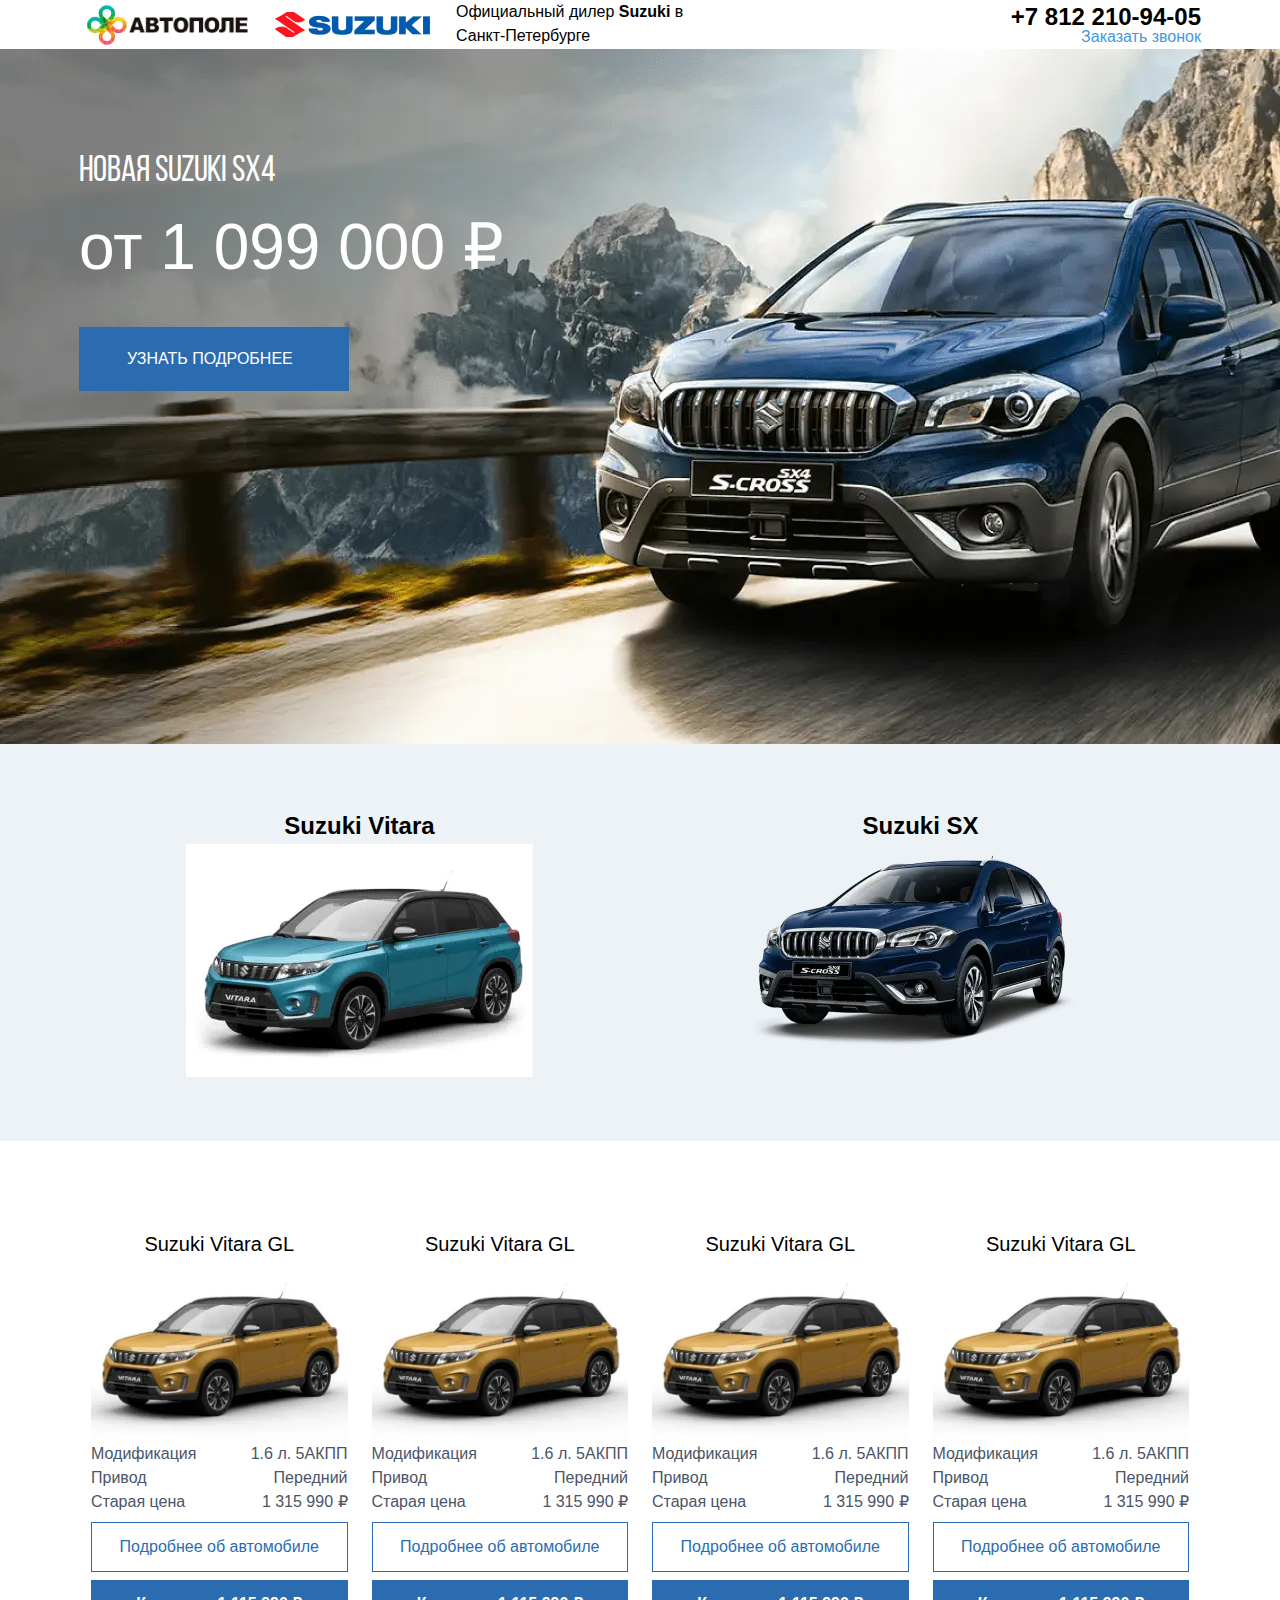
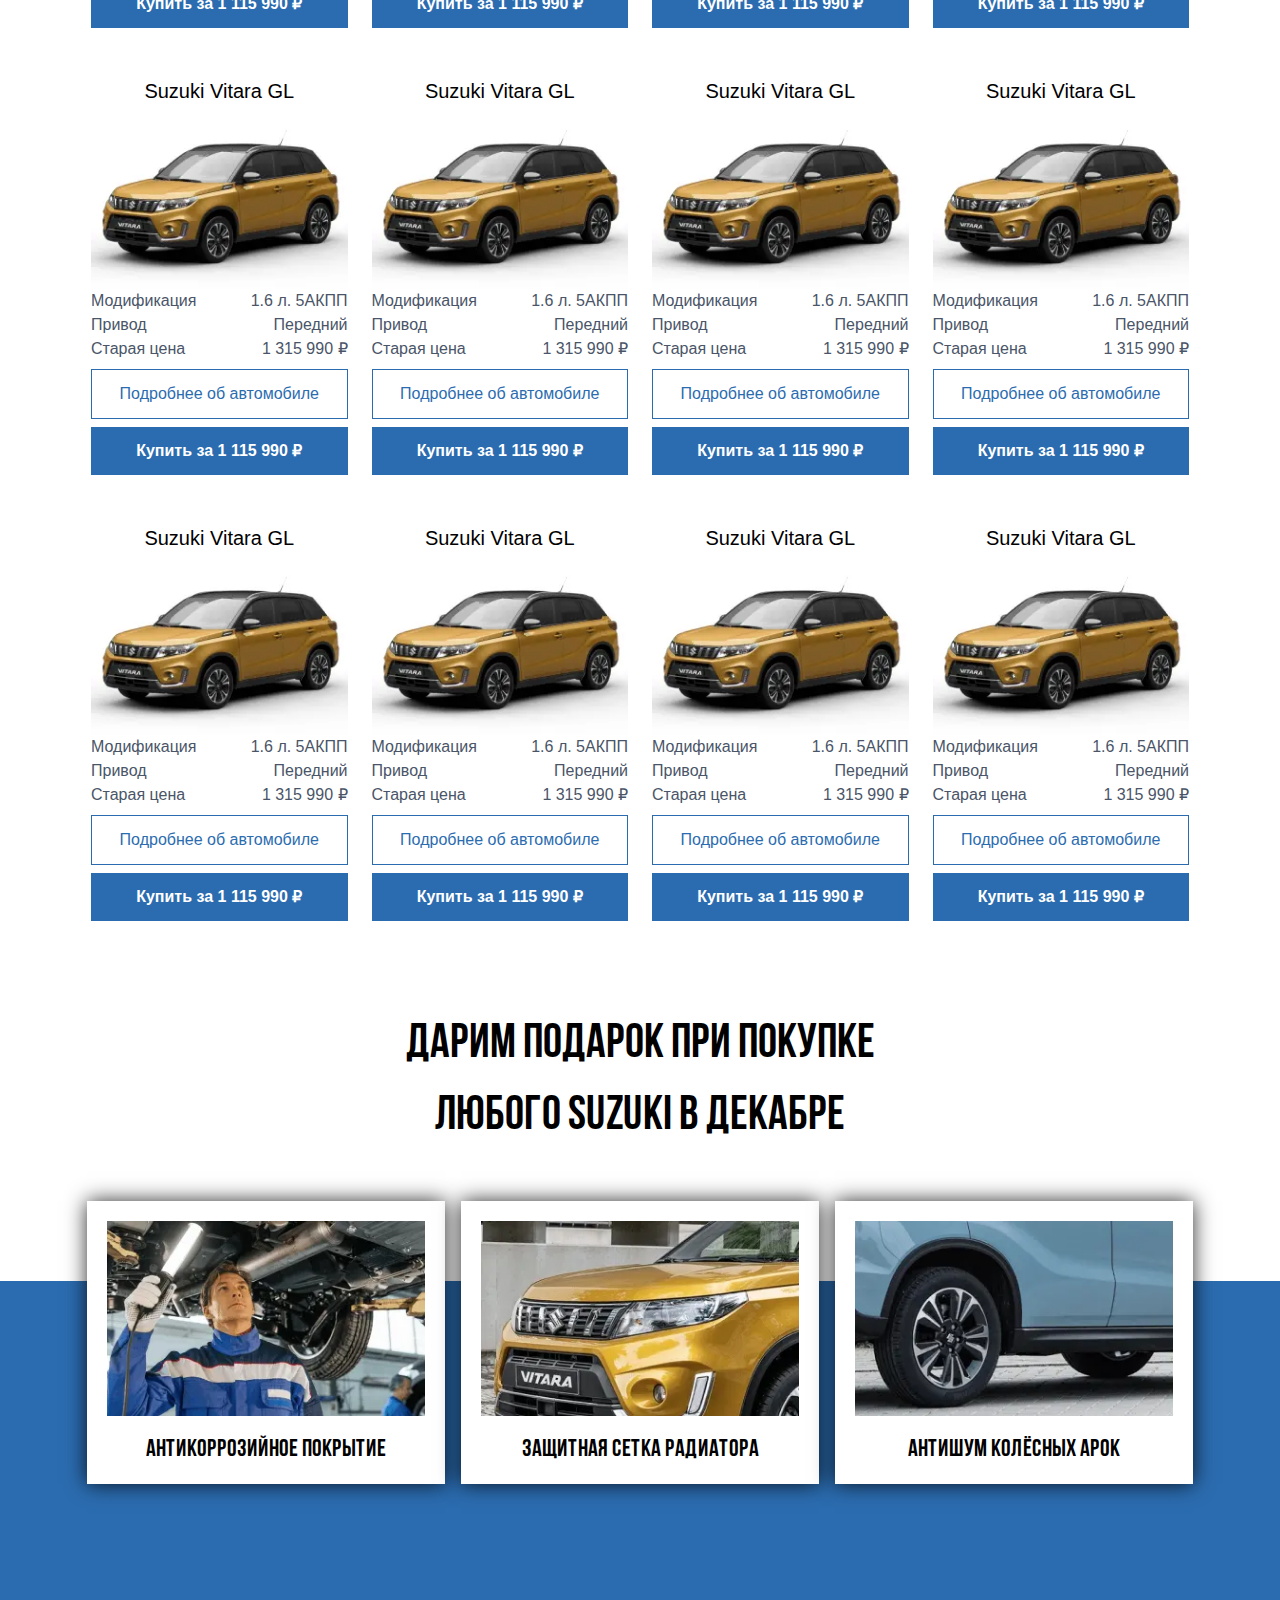
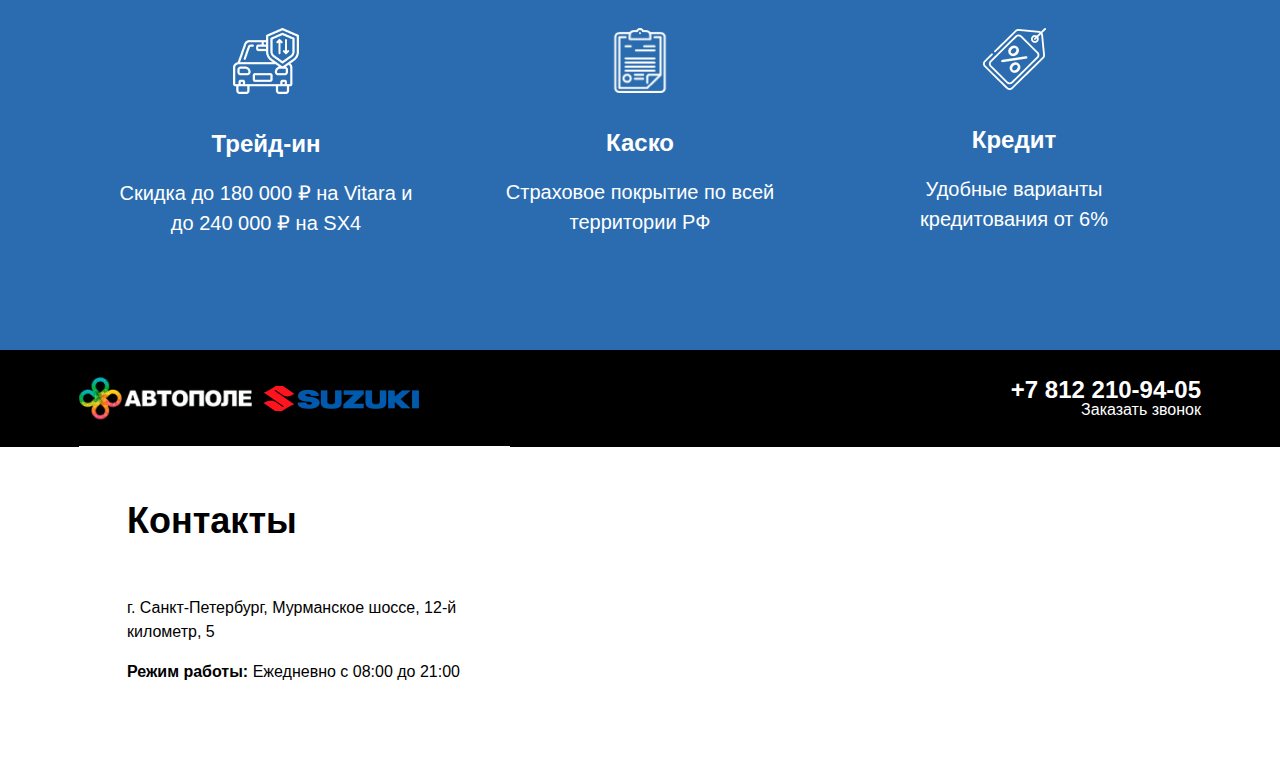
==== index.html @ 14f81eea "create" ====
<!DOCTYPE html>
<html lang="en">

<head>
    <meta charset="UTF-8">
    <meta name="viewport" content="width=device-width, initial-scale=1.0">
    <meta http-equiv="X-UA-Compatible" content="ie=edge">
    <title>Document</title>
<link href="main.css?5266250bd7cddff8c203" rel="stylesheet"></head>

<body>
    <div class="popup mfp-hide" id="popup-form">
        <div class="bg-white flex flex-col items-center justify-center p-8 w-full">
            <div class="w-full">
                <div class="border-gray-800 border-solid border px-3 py-4 text-base my-4">
                    <input class="w-full outline-none" type="text" name="user_name" placeholder="Как вас зовут">
                </div>
                <div class="border-gray-800 border-solid border px-3 py-4 text-base my-4">
                    <input class="w-full outline-none" type="text" name="user_phone" placeholder="Ваш телефон">
                </div>
            </div>
            <button class="bg-blue-500 primary-btn bg-blue-700 uppercase text-white text-normal font-thin py-5 px-12 cursor-pointer">
                Заказать звонок
        </button>
        </div>
    </div>
    <header class="container flex justify-between">
        <div class="flex">
            <div class="logo flex items-center px-2">
                <img class="w-full h-auto" src='images/79d6de2c654602f7efb76e678c289903.png' />
            </div>
            <div class="logo flex items-center px-2">
                <img class="w-full h-auto" src='images/accc08b3ab8a9a03bd96175667b17cfe.png' />
            </div>
            <div class="logo-text font-sm pl-4 leading-normal hidden sm:block px-2">
                Официальный дилер <span class="font-bold">Suzuki</span> в Санкт-Петербурге
            </div>
        </div>
        <div class="hidden justify-end items-center md:flex">
            <div class="flex flex-col text-right leading-none">
                <a href="tel:+7 812 210-94-05" class="uppercase font-bold text-2xl">+7 812 210-94-05</a>
                <a href="#popup-form" class="popup-form text-base font-light text-blue-500">Заказать звонок</a>
            </div>
        </div>
        <div class="flex justify-end items-center md:hidden">
            <div class="text-right leading-none bg-blue-500 p-4">
                <a href="tel:+7 812 210-94-05" class="uppercase font-bold text-2xl text-white"><i class="fas fa-phone"></i></a>
            </div>
        </div>
    </header>
    <section class="primary-bg w-full">
        <div class="pt-24 container flex flex-col">
            <div class="primary-text font-normal uppercase text-4xl text-white">Новая Suzuki SX4</div>
            <div class="text-6xl font-normal text-white pb-8">от 1 099 000 ₽</div>
            <a href="#" class="primary-btn bg-blue-700 uppercase text-white text-normal font-thin py-5 px-12">Узнать подробнее</a>
        </div>
    </section>
    <section class="w-full bg-gray-200">
        <div class="container">
            <div class="flex flex-wrap w-full py-4" id="tabs">
                <div class="select w-full md:w-1/2  cursor-pointer">
                    <div class="flex flex-col justify-between items-center py-12">
                        <div class="font-bold text-2xl ">
                            Suzuki Vitara
                        </div>
                        <div class="">
                            <img class="tab" src='images/279622d29b0392d67523148f3bb32ac4.png' />
                        </div>
                    </div>
                </div>
                <div class="select w-full md:w-1/2 cursor-pointer">
                    <div class="flex flex-col justify-between items-center py-12">
                        <div class="font-bold text-2xl">
                            Suzuki SX
                        </div>
                        <div class="">
                            <img class="tab" src='images/ac8d5d3aae1804a2fda559db614548ae.png' />
                        </div>
                    </div>
                </div>
            </div>
        </div>
    </section>
    <section class="container">
        <div class="py-16 flex flex-wrap w-full tabContent">
            <div class="w-full sm:w-1/2 md:w-1/3 lg:w-1/4 flex flex-col px-3 py-6">
                <div class="text-xl text-center">
                    Suzuki Vitara GL
                </div>
                <div class="">
                    <img class="w-full h-auto" src='images/75ee48d86b4e890c9382366280071501.png' />
                </div>
                <div class="flex justify-between flex-wrap text-gray-700">
                    <div class="w-full flex justify-between">
                        <div class="">Модификация</div>
                        <div class="">1.6 л. 5АКПП</div>
                    </div>
                    <div class="w-full flex justify-between">
                        <div class="">Привод</div>
                        <div class="">Передний</div>
                    </div>
                    <div class="w-full flex justify-between">
                        <div class="">Старая цена</div>
                        <div class="">1 315 990 ₽</div>
                    </div>
                </div>
                <a href="#" class="text-normal font-normal border border-blue-700 text-center text-blue-700 py-3 my-2">Подробнее об автомобиле</a>
                <a href="#" class="text-normal font-bold bg-blue-700 text-center text-white py-3">Купить за 1 115 990 ₽</a>
            </div>
            <div class="w-full sm:w-1/2 md:w-1/3 lg:w-1/4 flex flex-col px-3 py-6">
                <div class="text-xl text-center">
                    Suzuki Vitara GL
                </div>
                <div class="">
                    <img class="w-full h-auto" src='images/75ee48d86b4e890c9382366280071501.png' />
                </div>
                <div class="flex justify-between flex-wrap text-gray-700">
                    <div class="w-full flex justify-between">
                        <div class="">Модификация</div>
                        <div class="">1.6 л. 5АКПП</div>
                    </div>
                    <div class="w-full flex justify-between">
                        <div class="">Привод</div>
                        <div class="">Передний</div>
                    </div>
                    <div class="w-full flex justify-between">
                        <div class="">Старая цена</div>
                        <div class="">1 315 990 ₽</div>
                    </div>
                </div>
                <a href="#" class="text-normal font-normal border border-blue-700 text-center text-blue-700 py-3 my-2">Подробнее об автомобиле</a>
                <a href="#" class="text-normal font-bold bg-blue-700 text-center text-white py-3">Купить за 1 115 990 ₽</a>
            </div>
            <div class="w-full sm:w-1/2 md:w-1/3 lg:w-1/4 flex flex-col px-3 py-6">
                <div class="text-xl text-center">
                    Suzuki Vitara GL
                </div>
                <div class="">
                    <img class="w-full h-auto" src='images/75ee48d86b4e890c9382366280071501.png' />
                </div>
                <div class="flex justify-between flex-wrap text-gray-700">
                    <div class="w-full flex justify-between">
                        <div class="">Модификация</div>
                        <div class="">1.6 л. 5АКПП</div>
                    </div>
                    <div class="w-full flex justify-between">
                        <div class="">Привод</div>
                        <div class="">Передний</div>
                    </div>
                    <div class="w-full flex justify-between">
                        <div class="">Старая цена</div>
                        <div class="">1 315 990 ₽</div>
                    </div>
                </div>
                <a href="#" class="text-normal font-normal border border-blue-700 text-center text-blue-700 py-3 my-2">Подробнее об автомобиле</a>
                <a href="#" class="text-normal font-bold bg-blue-700 text-center text-white py-3">Купить за 1 115 990 ₽</a>
            </div>
            <div class="w-full sm:w-1/2 md:w-1/3 lg:w-1/4 flex flex-col px-3 py-6">
                <div class="text-xl text-center">
                    Suzuki Vitara GL
                </div>
                <div class="">
                    <img class="w-full h-auto" src='images/75ee48d86b4e890c9382366280071501.png' />
                </div>
                <div class="flex justify-between flex-wrap text-gray-700">
                    <div class="w-full flex justify-between">
                        <div class="">Модификация</div>
                        <div class="">1.6 л. 5АКПП</div>
                    </div>
                    <div class="w-full flex justify-between">
                        <div class="">Привод</div>
                        <div class="">Передний</div>
                    </div>
                    <div class="w-full flex justify-between">
                        <div class="">Старая цена</div>
                        <div class="">1 315 990 ₽</div>
                    </div>
                </div>
                <a href="#" class="text-normal font-normal border border-blue-700 text-center text-blue-700 py-3 my-2">Подробнее об автомобиле</a>
                <a href="#" class="text-normal font-bold bg-blue-700 text-center text-white py-3">Купить за 1 115 990 ₽</a>
            </div>
            <div class="w-full sm:w-1/2 md:w-1/3 lg:w-1/4 flex flex-col px-3 py-6">
                <div class="text-xl text-center">
                    Suzuki Vitara GL
                </div>
                <div class="">
                    <img class="w-full h-auto" src='images/75ee48d86b4e890c9382366280071501.png' />
                </div>
                <div class="flex justify-between flex-wrap text-gray-700">
                    <div class="w-full flex justify-between">
                        <div class="">Модификация</div>
                        <div class="">1.6 л. 5АКПП</div>
                    </div>
                    <div class="w-full flex justify-between">
                        <div class="">Привод</div>
                        <div class="">Передний</div>
                    </div>
                    <div class="w-full flex justify-between">
                        <div class="">Старая цена</div>
                        <div class="">1 315 990 ₽</div>
                    </div>
                </div>
                <a href="#" class="text-normal font-normal border border-blue-700 text-center text-blue-700 py-3 my-2">Подробнее об автомобиле</a>
                <a href="#" class="text-normal font-bold bg-blue-700 text-center text-white py-3">Купить за 1 115 990 ₽</a>
            </div>
            <div class="w-full sm:w-1/2 md:w-1/3 lg:w-1/4 flex flex-col px-3 py-6">
                <div class="text-xl text-center">
                    Suzuki Vitara GL
                </div>
                <div class="">
                    <img class="w-full h-auto" src='images/75ee48d86b4e890c9382366280071501.png' />
                </div>
                <div class="flex justify-between flex-wrap text-gray-700">
                    <div class="w-full flex justify-between">
                        <div class="">Модификация</div>
                        <div class="">1.6 л. 5АКПП</div>
                    </div>
                    <div class="w-full flex justify-between">
                        <div class="">Привод</div>
                        <div class="">Передний</div>
                    </div>
                    <div class="w-full flex justify-between">
                        <div class="">Старая цена</div>
                        <div class="">1 315 990 ₽</div>
                    </div>
                </div>
                <a href="#" class="text-normal font-normal border border-blue-700 text-center text-blue-700 py-3 my-2">Подробнее об автомобиле</a>
                <a href="#" class="text-normal font-bold bg-blue-700 text-center text-white py-3">Купить за 1 115 990 ₽</a>
            </div>
            <div class="w-full sm:w-1/2 md:w-1/3 lg:w-1/4 flex flex-col px-3 py-6">
                <div class="text-xl text-center">
                    Suzuki Vitara GL
                </div>
                <div class="">
                    <img class="w-full h-auto" src='images/75ee48d86b4e890c9382366280071501.png' />
                </div>
                <div class="flex justify-between flex-wrap text-gray-700">
                    <div class="w-full flex justify-between">
                        <div class="">Модификация</div>
                        <div class="">1.6 л. 5АКПП</div>
                    </div>
                    <div class="w-full flex justify-between">
                        <div class="">Привод</div>
                        <div class="">Передний</div>
                    </div>
                    <div class="w-full flex justify-between">
                        <div class="">Старая цена</div>
                        <div class="">1 315 990 ₽</div>
                    </div>
                </div>
                <a href="#" class="text-normal font-normal border border-blue-700 text-center text-blue-700 py-3 my-2">Подробнее об автомобиле</a>
                <a href="#" class="text-normal font-bold bg-blue-700 text-center text-white py-3">Купить за 1 115 990 ₽</a>
            </div>
            <div class="w-full sm:w-1/2 md:w-1/3 lg:w-1/4 flex flex-col px-3 py-6">
                <div class="text-xl text-center">
                    Suzuki Vitara GL
                </div>
                <div class="">
                    <img class="w-full h-auto" src='images/75ee48d86b4e890c9382366280071501.png' />
                </div>
                <div class="flex justify-between flex-wrap text-gray-700">
                    <div class="w-full flex justify-between">
                        <div class="">Модификация</div>
                        <div class="">1.6 л. 5АКПП</div>
                    </div>
                    <div class="w-full flex justify-between">
                        <div class="">Привод</div>
                        <div class="">Передний</div>
                    </div>
                    <div class="w-full flex justify-between">
                        <div class="">Старая цена</div>
                        <div class="">1 315 990 ₽</div>
                    </div>
                </div>
                <a href="#" class="text-normal font-normal border border-blue-700 text-center text-blue-700 py-3 my-2">Подробнее об автомобиле</a>
                <a href="#" class="text-normal font-bold bg-blue-700 text-center text-white py-3">Купить за 1 115 990 ₽</a>
            </div>
            <div class="w-full sm:w-1/2 md:w-1/3 lg:w-1/4 flex flex-col px-3 py-6">
                <div class="text-xl text-center">
                    Suzuki Vitara GL
                </div>
                <div class="">
                    <img class="w-full h-auto" src='images/75ee48d86b4e890c9382366280071501.png' />
                </div>
                <div class="flex justify-between flex-wrap text-gray-700">
                    <div class="w-full flex justify-between">
                        <div class="">Модификация</div>
                        <div class="">1.6 л. 5АКПП</div>
                    </div>
                    <div class="w-full flex justify-between">
                        <div class="">Привод</div>
                        <div class="">Передний</div>
                    </div>
                    <div class="w-full flex justify-between">
                        <div class="">Старая цена</div>
                        <div class="">1 315 990 ₽</div>
                    </div>
                </div>
                <a href="#" class="text-normal font-normal border border-blue-700 text-center text-blue-700 py-3 my-2">Подробнее об автомобиле</a>
                <a href="#" class="text-normal font-bold bg-blue-700 text-center text-white py-3">Купить за 1 115 990 ₽</a>
            </div>
            <div class="w-full sm:w-1/2 md:w-1/3 lg:w-1/4 flex flex-col px-3 py-6">
                <div class="text-xl text-center">
                    Suzuki Vitara GL
                </div>
                <div class="">
                    <img class="w-full h-auto" src='images/75ee48d86b4e890c9382366280071501.png' />
                </div>
                <div class="flex justify-between flex-wrap text-gray-700">
                    <div class="w-full flex justify-between">
                        <div class="">Модификация</div>
                        <div class="">1.6 л. 5АКПП</div>
                    </div>
                    <div class="w-full flex justify-between">
                        <div class="">Привод</div>
                        <div class="">Передний</div>
                    </div>
                    <div class="w-full flex justify-between">
                        <div class="">Старая цена</div>
                        <div class="">1 315 990 ₽</div>
                    </div>
                </div>
                <a href="#" class="text-normal font-normal border border-blue-700 text-center text-blue-700 py-3 my-2">Подробнее об автомобиле</a>
                <a href="#" class="text-normal font-bold bg-blue-700 text-center text-white py-3">Купить за 1 115 990 ₽</a>
            </div>
            <div class="w-full sm:w-1/2 md:w-1/3 lg:w-1/4 flex flex-col px-3 py-6">
                <div class="text-xl text-center">
                    Suzuki Vitara GL
                </div>
                <div class="">
                    <img class="w-full h-auto" src='images/75ee48d86b4e890c9382366280071501.png' />
                </div>
                <div class="flex justify-between flex-wrap text-gray-700">
                    <div class="w-full flex justify-between">
                        <div class="">Модификация</div>
                        <div class="">1.6 л. 5АКПП</div>
                    </div>
                    <div class="w-full flex justify-between">
                        <div class="">Привод</div>
                        <div class="">Передний</div>
                    </div>
                    <div class="w-full flex justify-between">
                        <div class="">Старая цена</div>
                        <div class="">1 315 990 ₽</div>
                    </div>
                </div>
                <a href="#" class="text-normal font-normal border border-blue-700 text-center text-blue-700 py-3 my-2">Подробнее об автомобиле</a>
                <a href="#" class="text-normal font-bold bg-blue-700 text-center text-white py-3">Купить за 1 115 990 ₽</a>
            </div>
            <div class="w-full sm:w-1/2 md:w-1/3 lg:w-1/4 flex flex-col px-3 py-6">
                <div class="text-xl text-center">
                    Suzuki Vitara GL
                </div>
                <div class="">
                    <img class="w-full h-auto" src='images/75ee48d86b4e890c9382366280071501.png' />
                </div>
                <div class="flex justify-between flex-wrap text-gray-700">
                    <div class="w-full flex justify-between">
                        <div class="">Модификация</div>
                        <div class="">1.6 л. 5АКПП</div>
                    </div>
                    <div class="w-full flex justify-between">
                        <div class="">Привод</div>
                        <div class="">Передний</div>
                    </div>
                    <div class="w-full flex justify-between">
                        <div class="">Старая цена</div>
                        <div class="">1 315 990 ₽</div>
                    </div>
                </div>
                <a href="#" class="text-normal font-normal border border-blue-700 text-center text-blue-700 py-3 my-2">Подробнее об автомобиле</a>
                <a href="#" class="text-normal font-bold bg-blue-700 text-center text-white py-3">Купить за 1 115 990 ₽</a>
            </div>
        </div>
        <div class="py-16 flex flex-wrap w-full tabContent">
            <div class="w-full sm:w-1/2 md:w-1/3 lg:w-1/4 flex flex-col px-3 py-6">
                <div class="text-xl text-center">
                    Suzuki SX
                </div>
                <div class="">
                    <img class="w-full h-auto" src='images/ac8d5d3aae1804a2fda559db614548ae.png' />
                </div>
                <div class="flex justify-between flex-wrap text-gray-700">
                    <div class="w-full flex justify-between">
                        <div class="">Модификация</div>
                        <div class="">1.6 л. 5АКПП</div>
                    </div>
                    <div class="w-full flex justify-between">
                        <div class="">Привод</div>
                        <div class="">Передний</div>
                    </div>
                    <div class="w-full flex justify-between">
                        <div class="">Старая цена</div>
                        <div class="">1 315 990 ₽</div>
                    </div>
                </div>
                <a href="#" class="text-normal font-normal border border-blue-700 text-center text-blue-700 py-3 my-2">Подробнее об автомобиле</a>
                <a href="#" class="text-normal font-bold bg-blue-700 text-center text-white py-3">Купить за 1 115 990 ₽</a>
            </div>
            <div class="w-full sm:w-1/2 md:w-1/3 lg:w-1/4 flex flex-col px-3 py-6">
                <div class="text-xl text-center">
                    Suzuki SX
                </div>
                <div class="">
                    <img class="w-full h-auto" src='images/ac8d5d3aae1804a2fda559db614548ae.png' />
                </div>
                <div class="flex justify-between flex-wrap text-gray-700">
                    <div class="w-full flex justify-between">
                        <div class="">Модификация</div>
                        <div class="">1.6 л. 5АКПП</div>
                    </div>
                    <div class="w-full flex justify-between">
                        <div class="">Привод</div>
                        <div class="">Передний</div>
                    </div>
                    <div class="w-full flex justify-between">
                        <div class="">Старая цена</div>
                        <div class="">1 315 990 ₽</div>
                    </div>
                </div>
                <a href="#" class="text-normal font-normal border border-blue-700 text-center text-blue-700 py-3 my-2">Подробнее об автомобиле</a>
                <a href="#" class="text-normal font-bold bg-blue-700 text-center text-white py-3">Купить за 1 115 990 ₽</a>
            </div>
            <div class="w-full sm:w-1/2 md:w-1/3 lg:w-1/4 flex flex-col px-3 py-6">
                <div class="text-xl text-center">
                    Suzuki SX
                </div>
                <div class="">
                    <img class="w-full h-auto" src='images/ac8d5d3aae1804a2fda559db614548ae.png' />
                </div>
                <div class="flex justify-between flex-wrap text-gray-700">
                    <div class="w-full flex justify-between">
                        <div class="">Модификация</div>
                        <div class="">1.6 л. 5АКПП</div>
                    </div>
                    <div class="w-full flex justify-between">
                        <div class="">Привод</div>
                        <div class="">Передний</div>
                    </div>
                    <div class="w-full flex justify-between">
                        <div class="">Старая цена</div>
                        <div class="">1 315 990 ₽</div>
                    </div>
                </div>
                <a href="#" class="text-normal font-normal border border-blue-700 text-center text-blue-700 py-3 my-2">Подробнее об автомобиле</a>
                <a href="#" class="text-normal font-bold bg-blue-700 text-center text-white py-3">Купить за 1 115 990 ₽</a>
            </div>
            <div class="w-full sm:w-1/2 md:w-1/3 lg:w-1/4 flex flex-col px-3 py-6">
                <div class="text-xl text-center">
                    Suzuki SX
                </div>
                <div class="">
                    <img class="w-full h-auto" src='images/ac8d5d3aae1804a2fda559db614548ae.png' />
                </div>
                <div class="flex justify-between flex-wrap text-gray-700">
                    <div class="w-full flex justify-between">
                        <div class="">Модификация</div>
                        <div class="">1.6 л. 5АКПП</div>
                    </div>
                    <div class="w-full flex justify-between">
                        <div class="">Привод</div>
                        <div class="">Передний</div>
                    </div>
                    <div class="w-full flex justify-between">
                        <div class="">Старая цена</div>
                        <div class="">1 315 990 ₽</div>
                    </div>
                </div>
                <a href="#" class="text-normal font-normal border border-blue-700 text-center text-blue-700 py-3 my-2">Подробнее об автомобиле</a>
                <a href="#" class="text-normal font-bold bg-blue-700 text-center text-white py-3">Купить за 1 115 990 ₽</a>
            </div>
            <div class="w-full sm:w-1/2 md:w-1/3 lg:w-1/4 flex flex-col px-3 py-6">
                <div class="text-xl text-center">
                    Suzuki SX
                </div>
                <div class="">
                    <img class="w-full h-auto" src='images/ac8d5d3aae1804a2fda559db614548ae.png' />
                </div>
                <div class="flex justify-between flex-wrap text-gray-700">
                    <div class="w-full flex justify-between">
                        <div class="">Модификация</div>
                        <div class="">1.6 л. 5АКПП</div>
                    </div>
                    <div class="w-full flex justify-between">
                        <div class="">Привод</div>
                        <div class="">Передний</div>
                    </div>
                    <div class="w-full flex justify-between">
                        <div class="">Старая цена</div>
                        <div class="">1 315 990 ₽</div>
                    </div>
                </div>
                <a href="#" class="text-normal font-normal border border-blue-700 text-center text-blue-700 py-3 my-2">Подробнее об автомобиле</a>
                <a href="#" class="text-normal font-bold bg-blue-700 text-center text-white py-3">Купить за 1 115 990 ₽</a>
            </div>
            <div class="w-full sm:w-1/2 md:w-1/3 lg:w-1/4 flex flex-col px-3 py-6">
                <div class="text-xl text-center">
                    Suzuki SX
                </div>
                <div class="">
                    <img class="w-full h-auto" src='images/ac8d5d3aae1804a2fda559db614548ae.png' />
                </div>
                <div class="flex justify-between flex-wrap text-gray-700">
                    <div class="w-full flex justify-between">
                        <div class="">Модификация</div>
                        <div class="">1.6 л. 5АКПП</div>
                    </div>
                    <div class="w-full flex justify-between">
                        <div class="">Привод</div>
                        <div class="">Передний</div>
                    </div>
                    <div class="w-full flex justify-between">
                        <div class="">Старая цена</div>
                        <div class="">1 315 990 ₽</div>
                    </div>
                </div>
                <a href="#" class="text-normal font-normal border border-blue-700 text-center text-blue-700 py-3 my-2">Подробнее об автомобиле</a>
                <a href="#" class="text-normal font-bold bg-blue-700 text-center text-white py-3">Купить за 1 115 990 ₽</a>
            </div>
            <div class="w-full sm:w-1/2 md:w-1/3 lg:w-1/4 flex flex-col px-3 py-6">
                <div class="text-xl text-center">
                    Suzuki SX
                </div>
                <div class="">
                    <img class="w-full h-auto" src='images/ac8d5d3aae1804a2fda559db614548ae.png' />
                </div>
                <div class="flex justify-between flex-wrap text-gray-700">
                    <div class="w-full flex justify-between">
                        <div class="">Модификация</div>
                        <div class="">1.6 л. 5АКПП</div>
                    </div>
                    <div class="w-full flex justify-between">
                        <div class="">Привод</div>
                        <div class="">Передний</div>
                    </div>
                    <div class="w-full flex justify-between">
                        <div class="">Старая цена</div>
                        <div class="">1 315 990 ₽</div>
                    </div>
                </div>
                <a href="#" class="text-normal font-normal border border-blue-700 text-center text-blue-700 py-3 my-2">Подробнее об автомобиле</a>
                <a href="#" class="text-normal font-bold bg-blue-700 text-center text-white py-3">Купить за 1 115 990 ₽</a>
            </div>
            <div class="w-full sm:w-1/2 md:w-1/3 lg:w-1/4 flex flex-col px-3 py-6">
                <div class="text-xl text-center">
                    Suzuki SX
                </div>
                <div class="">
                    <img class="w-full h-auto" src='images/ac8d5d3aae1804a2fda559db614548ae.png' />
                </div>
                <div class="flex justify-between flex-wrap text-gray-700">
                    <div class="w-full flex justify-between">
                        <div class="">Модификация</div>
                        <div class="">1.6 л. 5АКПП</div>
                    </div>
                    <div class="w-full flex justify-between">
                        <div class="">Привод</div>
                        <div class="">Передний</div>
                    </div>
                    <div class="w-full flex justify-between">
                        <div class="">Старая цена</div>
                        <div class="">1 315 990 ₽</div>
                    </div>
                </div>
                <a href="#" class="text-normal font-normal border border-blue-700 text-center text-blue-700 py-3 my-2">Подробнее об автомобиле</a>
                <a href="#" class="text-normal font-bold bg-blue-700 text-center text-white py-3">Купить за 1 115 990 ₽</a>
            </div>
            <div class="w-full sm:w-1/2 md:w-1/3 lg:w-1/4 flex flex-col px-3 py-6">
                <div class="text-xl text-center">
                    Suzuki SX
                </div>
                <div class="">
                    <img class="w-full h-auto" src='images/ac8d5d3aae1804a2fda559db614548ae.png' />
                </div>
                <div class="flex justify-between flex-wrap text-gray-700">
                    <div class="w-full flex justify-between">
                        <div class="">Модификация</div>
                        <div class="">1.6 л. 5АКПП</div>
                    </div>
                    <div class="w-full flex justify-between">
                        <div class="">Привод</div>
                        <div class="">Передний</div>
                    </div>
                    <div class="w-full flex justify-between">
                        <div class="">Старая цена</div>
                        <div class="">1 315 990 ₽</div>
                    </div>
                </div>
                <a href="#" class="text-normal font-normal border border-blue-700 text-center text-blue-700 py-3 my-2">Подробнее об автомобиле</a>
                <a href="#" class="text-normal font-bold bg-blue-700 text-center text-white py-3">Купить за 1 115 990 ₽</a>
            </div>
            <div class="w-full sm:w-1/2 md:w-1/3 lg:w-1/4 flex flex-col px-3 py-6">
                <div class="text-xl text-center">
                    Suzuki SX
                </div>
                <div class="">
                    <img class="w-full h-auto" src='images/ac8d5d3aae1804a2fda559db614548ae.png' />
                </div>
                <div class="flex justify-between flex-wrap text-gray-700">
                    <div class="w-full flex justify-between">
                        <div class="">Модификация</div>
                        <div class="">1.6 л. 5АКПП</div>
                    </div>
                    <div class="w-full flex justify-between">
                        <div class="">Привод</div>
                        <div class="">Передний</div>
                    </div>
                    <div class="w-full flex justify-between">
                        <div class="">Старая цена</div>
                        <div class="">1 315 990 ₽</div>
                    </div>
                </div>
                <a href="#" class="text-normal font-normal border border-blue-700 text-center text-blue-700 py-3 my-2">Подробнее об автомобиле</a>
                <a href="#" class="text-normal font-bold bg-blue-700 text-center text-white py-3">Купить за 1 115 990 ₽</a>
            </div>
            <div class="w-full sm:w-1/2 md:w-1/3 lg:w-1/4 flex flex-col px-3 py-6">
                <div class="text-xl text-center">
                    Suzuki SX
                </div>
                <div class="">
                    <img class="w-full h-auto" src='images/ac8d5d3aae1804a2fda559db614548ae.png' />
                </div>
                <div class="flex justify-between flex-wrap text-gray-700">
                    <div class="w-full flex justify-between">
                        <div class="">Модификация</div>
                        <div class="">1.6 л. 5АКПП</div>
                    </div>
                    <div class="w-full flex justify-between">
                        <div class="">Привод</div>
                        <div class="">Передний</div>
                    </div>
                    <div class="w-full flex justify-between">
                        <div class="">Старая цена</div>
                        <div class="">1 315 990 ₽</div>
                    </div>
                </div>
                <a href="#" class="text-normal font-normal border border-blue-700 text-center text-blue-700 py-3 my-2">Подробнее об автомобиле</a>
                <a href="#" class="text-normal font-bold bg-blue-700 text-center text-white py-3">Купить за 1 115 990 ₽</a>
            </div>
            <div class="w-full sm:w-1/2 md:w-1/3 lg:w-1/4 flex flex-col px-3 py-6">
                <div class="text-xl text-center">
                    Suzuki SX
                </div>
                <div class="">
                    <img class="w-full h-auto" src='images/ac8d5d3aae1804a2fda559db614548ae.png' />
                </div>
                <div class="flex justify-between flex-wrap text-gray-700">
                    <div class="w-full flex justify-between">
                        <div class="">Модификация</div>
                        <div class="">1.6 л. 5АКПП</div>
                    </div>
                    <div class="w-full flex justify-between">
                        <div class="">Привод</div>
                        <div class="">Передний</div>
                    </div>
                    <div class="w-full flex justify-between">
                        <div class="">Старая цена</div>
                        <div class="">1 315 990 ₽</div>
                    </div>
                </div>
                <a href="#" class="text-normal font-normal border border-blue-700 text-center text-blue-700 py-3 my-2">Подробнее об автомобиле</a>
                <a href="#" class="text-normal font-bold bg-blue-700 text-center text-white py-3">Купить за 1 115 990 ₽</a>
            </div>
        </div>
    </section>
    <section class="container">
        <div class="flex justify-center pb-32">
            <div class="sale-text text-center uppercase font-bold text-5xl">
                Дарим подарок при покупке любого Suzuki в декабре
            </div>
        </div>
    </section>
    <section class="w-full bg-blue-700">
        <div class="container w-full flex flex-wrap justify-between">
            <div class="w-full sm:w-1/3 px-2 py-4">
                <div class="gift-shadow cursor-pointer bg-white -mt-24">
                    <div class="mx-5 pt-5 mb-0">
                        <img class="w-full h-auto" src='images/2535b81ba9b65af8014f0b046878574d.png' />
                    </div>
                    <div class="gift-text text-center uppercase font-bold text-2xl pb-4 pt-4 px-4">
                        Антикоррозийное покрытие
                    </div>
                </div>
            </div>
            <div class="w-full sm:w-1/3 px-2 py-4">
                <div class="gift-shadow cursor-pointer bg-white sm:-mt-24">
                    <div class="mx-5 pt-5 mb-0">
                        <img class="w-full h-auto" src='images/105808d480204a2014fe8a0e50d9a6bf.png' />
                    </div>
                    <div class="gift-text text-center uppercase font-bold text-2xl pb-4 pt-4 px-4">
                        Защитная сетка радиатора
                    </div>
                </div>
            </div>
            <div class="w-full sm:w-1/3 px-2 py-4">
                <div class="gift-shadow cursor-pointer bg-white sm:-mt-24">
                    <div class="mx-5 pt-5 mb-0">
                        <img class="w-full h-auto" src='images/7a4861f786ac5803a8a4a5ff1e2921d1.png' />
                    </div>
                    <div class="gift-text text-center uppercase font-bold text-2xl pb-4 pt-4 px-4">
                        Антишум колёсных арок
                    </div>
                </div>
            </div>
            <!-- f -->
            <div class="w-full sm:w-1/3 px-8 py-2 sm:py-24">
                <div class="cursor-pointer bg-transparent flex flex-col justify-center items-center text-center">
                    <div class="gift-icon m-8">
                        <img class="w-full h-auto" src='images/84ee703f3a33b75d8424404e6b1cf479.png' />
                    </div>
                    <h1 class="text-2xl text-white font-bold pb-4">Трейд-ин</h1>
                    <div class="text-xl text-white font-thin pb-4">Скидка до 180 000 ₽ на Vitara и до 240 000 ₽ на SX4</div>
                </div>
            </div>
            <div class="w-full sm:w-1/3 px-8 py-2 sm:py-24">
                <div class="cursor-pointer bg-transparent flex flex-col justify-center items-center text-center">
                    <div class="gift-icon m-8">
                        <img class="w-full h-auto" src='images/2c3018296c67484e1ba0e82cac5c8cb6.png' />
                    </div>
                    <h1 class="text-2xl text-white font-bold pb-4">Каско</h1>
                    <div class="text-xl text-white font-thin pb-4">Страховое покрытие по всей территории РФ</div>
                </div>
            </div>
            <div class="w-full sm:w-1/3 px-8 py-2 sm:py-24">
                <div class="cursor-pointer bg-transparent flex flex-col justify-center items-center text-center">
                    <div class="gift-icon m-8">
                        <img class="w-full h-auto" src='images/c4af6c0ae12d5ee15b1a1a47bc8f6aab.png' />
                    </div>
                    <h1 class="text-2xl text-white font-bold pb-4">Кредит</h1>
                    <div class="text-xl text-white font-thin pb-4">Удобные варианты кредитования от 6%</div>
                </div>
            </div>
        </div>
    </section>
    <section class="lg:relative">
        <div class="container">
            <div class="lg:absolute flex flex-col justify-center items-start z-10 bg-white px-0 lg:px-12 md:px-24 pt-12 pb-24 lg:mt-24">
                <div class="map-block">
                    <h1 class="font-bold text-black text-4xl pb-12">Контакты</h1>
                    <div class="text-base font-thin pb-4">г. Санкт-Петербург, Мурманское шоссе, 12-й километр, 5</div>
                    <div class="text-base font-thin"><span class="font-bold">Режим работы:</span> Ежедневно с 08:00 до 21:00</div>
                </div>
            </div>
        </div>
        <script type="text/javascript" charset="utf-8" async src="https://api-maps.yandex.ru/services/constructor/1.0/js/?um=constructor%3Ab9c5c5e99130351fe84f89cf15727cc76eb08c663b229aa83d40c9bb1b5b7bf8&amp;width=100%25&amp;height=600&amp;lang=ru_RU&amp;scroll=true"></script>
    </section>
    <footer class="w-full bg-black">
        <div class="container flex flex-wrap justify-center sm:justify-between py-6">
            <div class=" flex">
                <div class="logo flex items-center">
                    <img class="w-full h-auto" src='images/07d1b2ecba5caa3f1376470cd861ead8.png' />
                </div>
                <div class="logo flex items-center">
                    <img class="w-full h-auto" src='images/accc08b3ab8a9a03bd96175667b17cfe.png' />
                </div>
            </div>
            <div class=" flex justify-center sm:justify-end items-center">
                <div class="flex flex-col text-center sm:text-right leading-none">
                    <a href="tel:+7 812 210-94-05" class="uppercase font-bold text-2xl text-white">+7 812 210-94-05</a>
                    <a href="#popup-form" class="popup-form text-base font-light text-white">Заказать звонок</a>
                </div>
            </div>
        </div>
    </footer>
<script type="text/javascript" src="main.js?5266250bd7cddff8c203"></script></body>
<!-- <img class="w-full h-auto" src='images/accc08b3ab8a9a03bd96175667b17cfe.png' /> -->

</html>
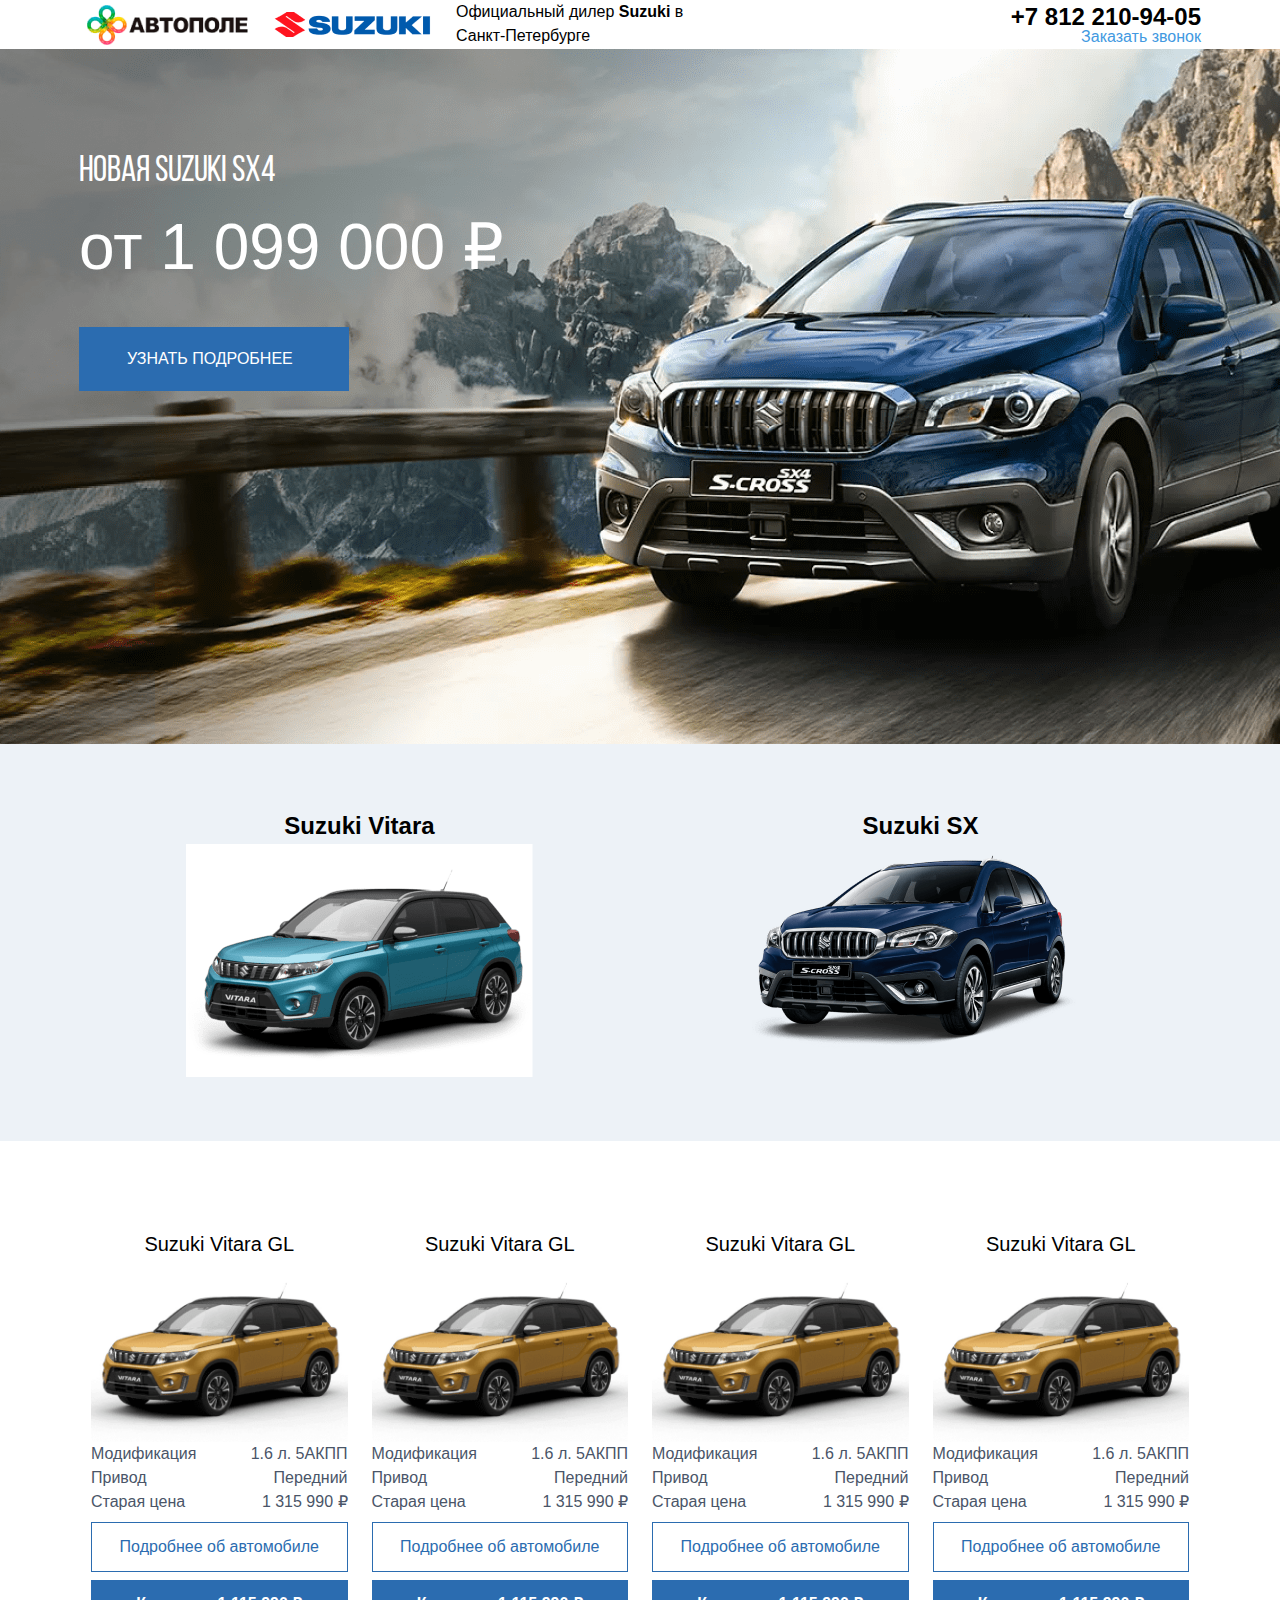
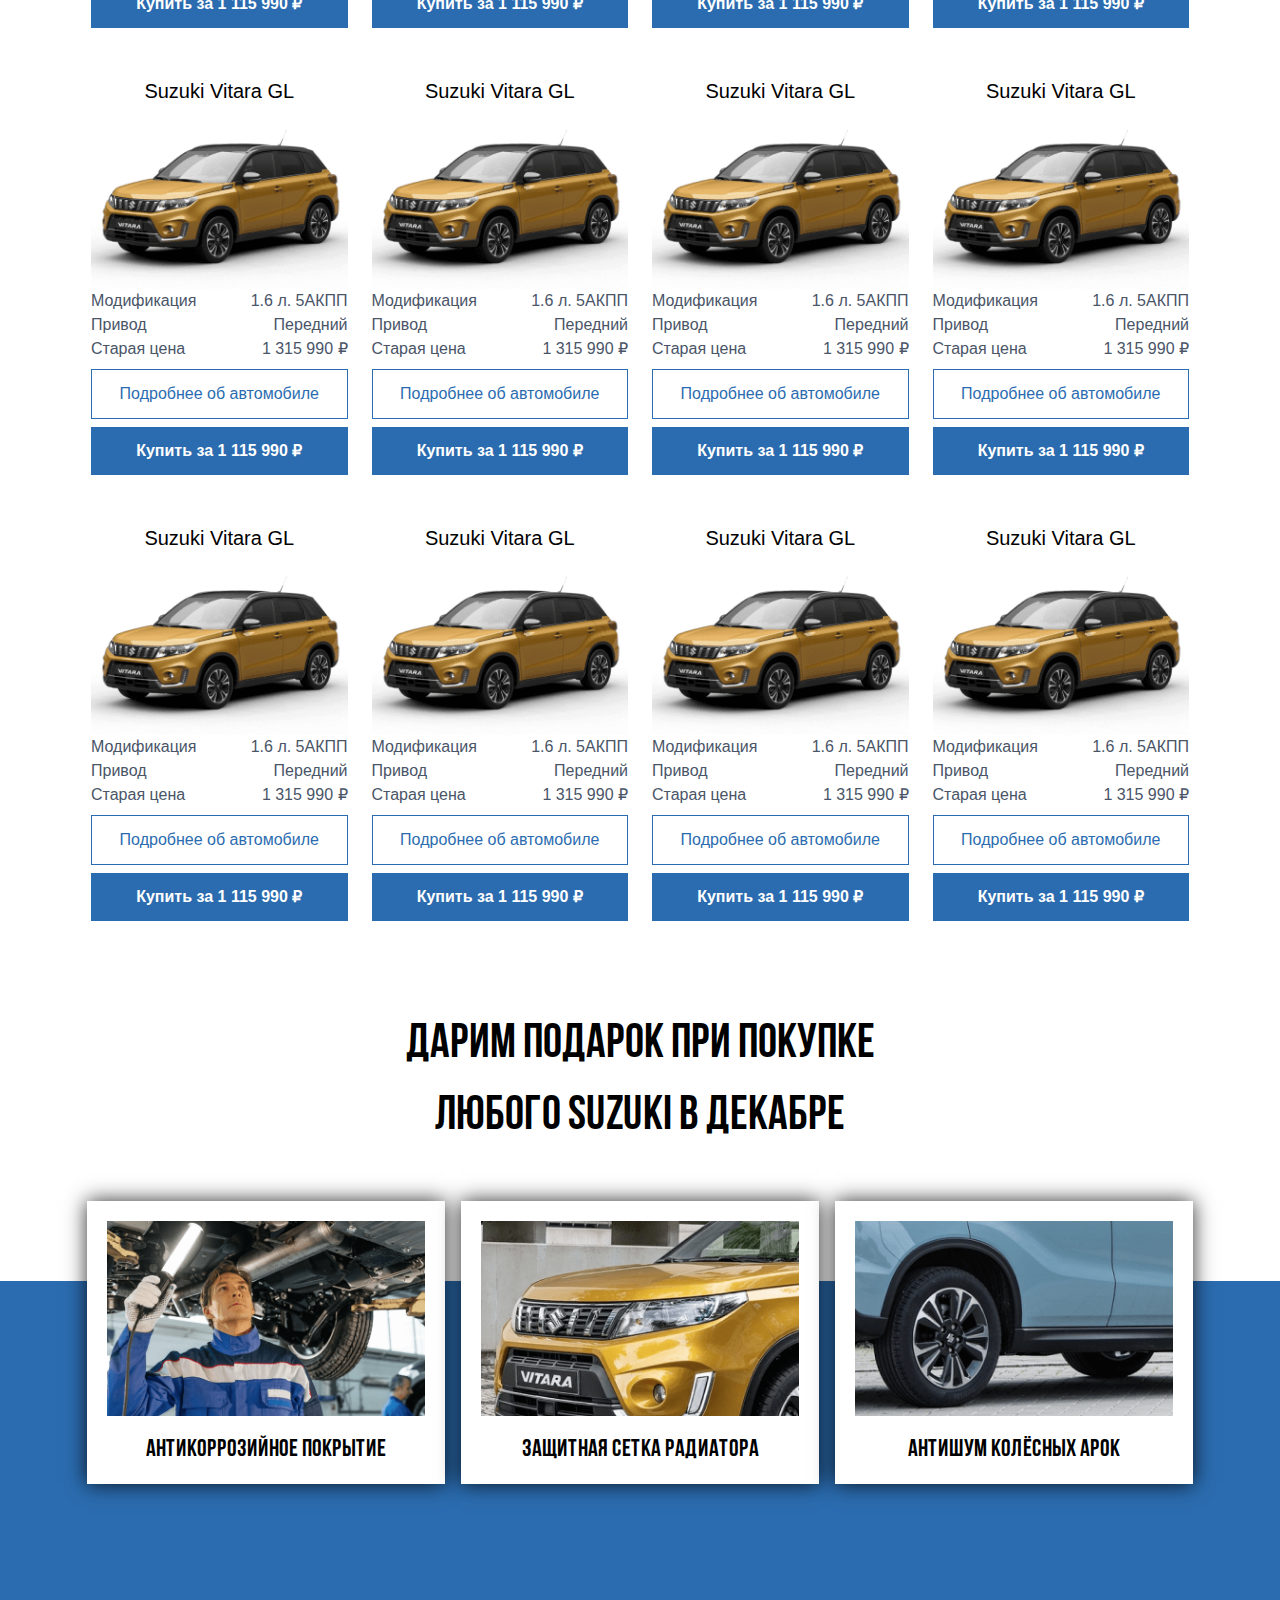
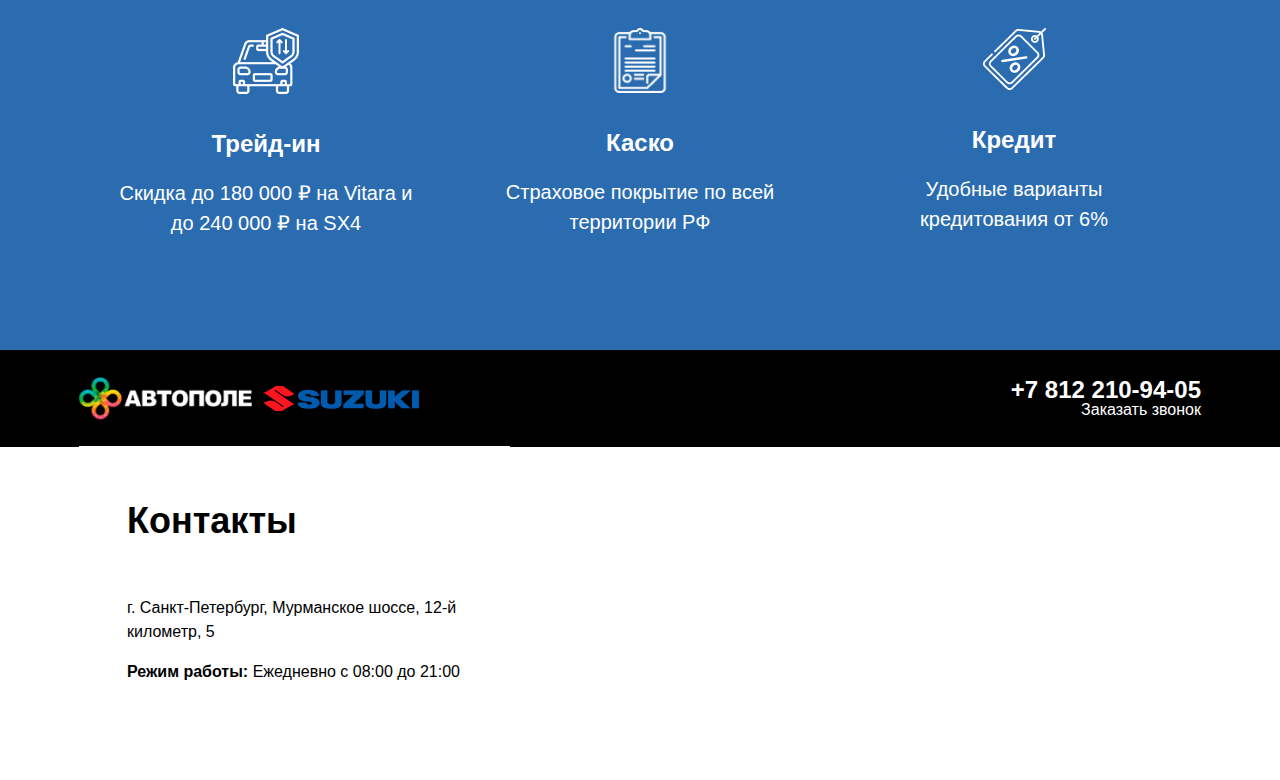
==== commit 91812440: "replace" ====
--- a/index.html
+++ b/index.html
@@ -6,7 +6,7 @@
     <meta name="viewport" content="width=device-width, initial-scale=1.0">
     <meta http-equiv="X-UA-Compatible" content="ie=edge">
     <title>Document</title>
-<link href="main.css?5266250bd7cddff8c203" rel="stylesheet"></head>
+<link href="main.css?f8586a950cdc620f7092" rel="stylesheet"></head>
 
 <body>
     <div class="popup mfp-hide" id="popup-form">
@@ -27,10 +27,10 @@
     <header class="container flex justify-between">
         <div class="flex">
             <div class="logo flex items-center px-2">
-                <img class="w-full h-auto" src='images/79d6de2c654602f7efb76e678c289903.png' />
+                <img class="w-full h-auto" src='images/9080f11b860a1d2b0fc671ee8e1024e0.png' />
             </div>
             <div class="logo flex items-center px-2">
-                <img class="w-full h-auto" src='images/accc08b3ab8a9a03bd96175667b17cfe.png' />
+                <img class="w-full h-auto" src='images/0a1b687c9b533b5cf65eeb5d24606589.png' />
             </div>
             <div class="logo-text font-sm pl-4 leading-normal hidden sm:block px-2">
                 Официальный дилер <span class="font-bold">Suzuki</span> в Санкт-Петербурге
@@ -64,7 +64,7 @@
                             Suzuki Vitara
                         </div>
                         <div class="">
-                            <img class="tab" src='images/279622d29b0392d67523148f3bb32ac4.png' />
+                            <img class="tab" src='images/c180d162b27c06454dff151510dfe59b.png' />
                         </div>
                     </div>
                 </div>
@@ -74,7 +74,7 @@
                             Suzuki SX
                         </div>
                         <div class="">
-                            <img class="tab" src='images/ac8d5d3aae1804a2fda559db614548ae.png' />
+                            <img class="tab" src='images/059e1cfb949fbf8c160b952095aea73e.png' />
                         </div>
                     </div>
                 </div>
@@ -88,271 +88,271 @@
                     Suzuki Vitara GL
                 </div>
                 <div class="">
-                    <img class="w-full h-auto" src='images/75ee48d86b4e890c9382366280071501.png' />
-                </div>
-                <div class="flex justify-between flex-wrap text-gray-700">
-                    <div class="w-full flex justify-between">
-                        <div class="">Модификация</div>
-                        <div class="">1.6 л. 5АКПП</div>
-                    </div>
-                    <div class="w-full flex justify-between">
-                        <div class="">Привод</div>
-                        <div class="">Передний</div>
-                    </div>
-                    <div class="w-full flex justify-between">
-                        <div class="">Старая цена</div>
-                        <div class="">1 315 990 ₽</div>
-                    </div>
-                </div>
-                <a href="#" class="text-normal font-normal border border-blue-700 text-center text-blue-700 py-3 my-2">Подробнее об автомобиле</a>
-                <a href="#" class="text-normal font-bold bg-blue-700 text-center text-white py-3">Купить за 1 115 990 ₽</a>
-            </div>
-            <div class="w-full sm:w-1/2 md:w-1/3 lg:w-1/4 flex flex-col px-3 py-6">
-                <div class="text-xl text-center">
-                    Suzuki Vitara GL
-                </div>
-                <div class="">
-                    <img class="w-full h-auto" src='images/75ee48d86b4e890c9382366280071501.png' />
-                </div>
-                <div class="flex justify-between flex-wrap text-gray-700">
-                    <div class="w-full flex justify-between">
-                        <div class="">Модификация</div>
-                        <div class="">1.6 л. 5АКПП</div>
-                    </div>
-                    <div class="w-full flex justify-between">
-                        <div class="">Привод</div>
-                        <div class="">Передний</div>
-                    </div>
-                    <div class="w-full flex justify-between">
-                        <div class="">Старая цена</div>
-                        <div class="">1 315 990 ₽</div>
-                    </div>
-                </div>
-                <a href="#" class="text-normal font-normal border border-blue-700 text-center text-blue-700 py-3 my-2">Подробнее об автомобиле</a>
-                <a href="#" class="text-normal font-bold bg-blue-700 text-center text-white py-3">Купить за 1 115 990 ₽</a>
-            </div>
-            <div class="w-full sm:w-1/2 md:w-1/3 lg:w-1/4 flex flex-col px-3 py-6">
-                <div class="text-xl text-center">
-                    Suzuki Vitara GL
-                </div>
-                <div class="">
-                    <img class="w-full h-auto" src='images/75ee48d86b4e890c9382366280071501.png' />
-                </div>
-                <div class="flex justify-between flex-wrap text-gray-700">
-                    <div class="w-full flex justify-between">
-                        <div class="">Модификация</div>
-                        <div class="">1.6 л. 5АКПП</div>
-                    </div>
-                    <div class="w-full flex justify-between">
-                        <div class="">Привод</div>
-                        <div class="">Передний</div>
-                    </div>
-                    <div class="w-full flex justify-between">
-                        <div class="">Старая цена</div>
-                        <div class="">1 315 990 ₽</div>
-                    </div>
-                </div>
-                <a href="#" class="text-normal font-normal border border-blue-700 text-center text-blue-700 py-3 my-2">Подробнее об автомобиле</a>
-                <a href="#" class="text-normal font-bold bg-blue-700 text-center text-white py-3">Купить за 1 115 990 ₽</a>
-            </div>
-            <div class="w-full sm:w-1/2 md:w-1/3 lg:w-1/4 flex flex-col px-3 py-6">
-                <div class="text-xl text-center">
-                    Suzuki Vitara GL
-                </div>
-                <div class="">
-                    <img class="w-full h-auto" src='images/75ee48d86b4e890c9382366280071501.png' />
-                </div>
-                <div class="flex justify-between flex-wrap text-gray-700">
-                    <div class="w-full flex justify-between">
-                        <div class="">Модификация</div>
-                        <div class="">1.6 л. 5АКПП</div>
-                    </div>
-                    <div class="w-full flex justify-between">
-                        <div class="">Привод</div>
-                        <div class="">Передний</div>
-                    </div>
-                    <div class="w-full flex justify-between">
-                        <div class="">Старая цена</div>
-                        <div class="">1 315 990 ₽</div>
-                    </div>
-                </div>
-                <a href="#" class="text-normal font-normal border border-blue-700 text-center text-blue-700 py-3 my-2">Подробнее об автомобиле</a>
-                <a href="#" class="text-normal font-bold bg-blue-700 text-center text-white py-3">Купить за 1 115 990 ₽</a>
-            </div>
-            <div class="w-full sm:w-1/2 md:w-1/3 lg:w-1/4 flex flex-col px-3 py-6">
-                <div class="text-xl text-center">
-                    Suzuki Vitara GL
-                </div>
-                <div class="">
-                    <img class="w-full h-auto" src='images/75ee48d86b4e890c9382366280071501.png' />
-                </div>
-                <div class="flex justify-between flex-wrap text-gray-700">
-                    <div class="w-full flex justify-between">
-                        <div class="">Модификация</div>
-                        <div class="">1.6 л. 5АКПП</div>
-                    </div>
-                    <div class="w-full flex justify-between">
-                        <div class="">Привод</div>
-                        <div class="">Передний</div>
-                    </div>
-                    <div class="w-full flex justify-between">
-                        <div class="">Старая цена</div>
-                        <div class="">1 315 990 ₽</div>
-                    </div>
-                </div>
-                <a href="#" class="text-normal font-normal border border-blue-700 text-center text-blue-700 py-3 my-2">Подробнее об автомобиле</a>
-                <a href="#" class="text-normal font-bold bg-blue-700 text-center text-white py-3">Купить за 1 115 990 ₽</a>
-            </div>
-            <div class="w-full sm:w-1/2 md:w-1/3 lg:w-1/4 flex flex-col px-3 py-6">
-                <div class="text-xl text-center">
-                    Suzuki Vitara GL
-                </div>
-                <div class="">
-                    <img class="w-full h-auto" src='images/75ee48d86b4e890c9382366280071501.png' />
-                </div>
-                <div class="flex justify-between flex-wrap text-gray-700">
-                    <div class="w-full flex justify-between">
-                        <div class="">Модификация</div>
-                        <div class="">1.6 л. 5АКПП</div>
-                    </div>
-                    <div class="w-full flex justify-between">
-                        <div class="">Привод</div>
-                        <div class="">Передний</div>
-                    </div>
-                    <div class="w-full flex justify-between">
-                        <div class="">Старая цена</div>
-                        <div class="">1 315 990 ₽</div>
-                    </div>
-                </div>
-                <a href="#" class="text-normal font-normal border border-blue-700 text-center text-blue-700 py-3 my-2">Подробнее об автомобиле</a>
-                <a href="#" class="text-normal font-bold bg-blue-700 text-center text-white py-3">Купить за 1 115 990 ₽</a>
-            </div>
-            <div class="w-full sm:w-1/2 md:w-1/3 lg:w-1/4 flex flex-col px-3 py-6">
-                <div class="text-xl text-center">
-                    Suzuki Vitara GL
-                </div>
-                <div class="">
-                    <img class="w-full h-auto" src='images/75ee48d86b4e890c9382366280071501.png' />
-                </div>
-                <div class="flex justify-between flex-wrap text-gray-700">
-                    <div class="w-full flex justify-between">
-                        <div class="">Модификация</div>
-                        <div class="">1.6 л. 5АКПП</div>
-                    </div>
-                    <div class="w-full flex justify-between">
-                        <div class="">Привод</div>
-                        <div class="">Передний</div>
-                    </div>
-                    <div class="w-full flex justify-between">
-                        <div class="">Старая цена</div>
-                        <div class="">1 315 990 ₽</div>
-                    </div>
-                </div>
-                <a href="#" class="text-normal font-normal border border-blue-700 text-center text-blue-700 py-3 my-2">Подробнее об автомобиле</a>
-                <a href="#" class="text-normal font-bold bg-blue-700 text-center text-white py-3">Купить за 1 115 990 ₽</a>
-            </div>
-            <div class="w-full sm:w-1/2 md:w-1/3 lg:w-1/4 flex flex-col px-3 py-6">
-                <div class="text-xl text-center">
-                    Suzuki Vitara GL
-                </div>
-                <div class="">
-                    <img class="w-full h-auto" src='images/75ee48d86b4e890c9382366280071501.png' />
-                </div>
-                <div class="flex justify-between flex-wrap text-gray-700">
-                    <div class="w-full flex justify-between">
-                        <div class="">Модификация</div>
-                        <div class="">1.6 л. 5АКПП</div>
-                    </div>
-                    <div class="w-full flex justify-between">
-                        <div class="">Привод</div>
-                        <div class="">Передний</div>
-                    </div>
-                    <div class="w-full flex justify-between">
-                        <div class="">Старая цена</div>
-                        <div class="">1 315 990 ₽</div>
-                    </div>
-                </div>
-                <a href="#" class="text-normal font-normal border border-blue-700 text-center text-blue-700 py-3 my-2">Подробнее об автомобиле</a>
-                <a href="#" class="text-normal font-bold bg-blue-700 text-center text-white py-3">Купить за 1 115 990 ₽</a>
-            </div>
-            <div class="w-full sm:w-1/2 md:w-1/3 lg:w-1/4 flex flex-col px-3 py-6">
-                <div class="text-xl text-center">
-                    Suzuki Vitara GL
-                </div>
-                <div class="">
-                    <img class="w-full h-auto" src='images/75ee48d86b4e890c9382366280071501.png' />
-                </div>
-                <div class="flex justify-between flex-wrap text-gray-700">
-                    <div class="w-full flex justify-between">
-                        <div class="">Модификация</div>
-                        <div class="">1.6 л. 5АКПП</div>
-                    </div>
-                    <div class="w-full flex justify-between">
-                        <div class="">Привод</div>
-                        <div class="">Передний</div>
-                    </div>
-                    <div class="w-full flex justify-between">
-                        <div class="">Старая цена</div>
-                        <div class="">1 315 990 ₽</div>
-                    </div>
-                </div>
-                <a href="#" class="text-normal font-normal border border-blue-700 text-center text-blue-700 py-3 my-2">Подробнее об автомобиле</a>
-                <a href="#" class="text-normal font-bold bg-blue-700 text-center text-white py-3">Купить за 1 115 990 ₽</a>
-            </div>
-            <div class="w-full sm:w-1/2 md:w-1/3 lg:w-1/4 flex flex-col px-3 py-6">
-                <div class="text-xl text-center">
-                    Suzuki Vitara GL
-                </div>
-                <div class="">
-                    <img class="w-full h-auto" src='images/75ee48d86b4e890c9382366280071501.png' />
-                </div>
-                <div class="flex justify-between flex-wrap text-gray-700">
-                    <div class="w-full flex justify-between">
-                        <div class="">Модификация</div>
-                        <div class="">1.6 л. 5АКПП</div>
-                    </div>
-                    <div class="w-full flex justify-between">
-                        <div class="">Привод</div>
-                        <div class="">Передний</div>
-                    </div>
-                    <div class="w-full flex justify-between">
-                        <div class="">Старая цена</div>
-                        <div class="">1 315 990 ₽</div>
-                    </div>
-                </div>
-                <a href="#" class="text-normal font-normal border border-blue-700 text-center text-blue-700 py-3 my-2">Подробнее об автомобиле</a>
-                <a href="#" class="text-normal font-bold bg-blue-700 text-center text-white py-3">Купить за 1 115 990 ₽</a>
-            </div>
-            <div class="w-full sm:w-1/2 md:w-1/3 lg:w-1/4 flex flex-col px-3 py-6">
-                <div class="text-xl text-center">
-                    Suzuki Vitara GL
-                </div>
-                <div class="">
-                    <img class="w-full h-auto" src='images/75ee48d86b4e890c9382366280071501.png' />
-                </div>
-                <div class="flex justify-between flex-wrap text-gray-700">
-                    <div class="w-full flex justify-between">
-                        <div class="">Модификация</div>
-                        <div class="">1.6 л. 5АКПП</div>
-                    </div>
-                    <div class="w-full flex justify-between">
-                        <div class="">Привод</div>
-                        <div class="">Передний</div>
-                    </div>
-                    <div class="w-full flex justify-between">
-                        <div class="">Старая цена</div>
-                        <div class="">1 315 990 ₽</div>
-                    </div>
-                </div>
-                <a href="#" class="text-normal font-normal border border-blue-700 text-center text-blue-700 py-3 my-2">Подробнее об автомобиле</a>
-                <a href="#" class="text-normal font-bold bg-blue-700 text-center text-white py-3">Купить за 1 115 990 ₽</a>
-            </div>
-            <div class="w-full sm:w-1/2 md:w-1/3 lg:w-1/4 flex flex-col px-3 py-6">
-                <div class="text-xl text-center">
-                    Suzuki Vitara GL
-                </div>
-                <div class="">
-                    <img class="w-full h-auto" src='images/75ee48d86b4e890c9382366280071501.png' />
+                    <img class="w-full h-auto" src='images/88b27ad7e48865fe1d674086debe94ee.png' />
+                </div>
+                <div class="flex justify-between flex-wrap text-gray-700">
+                    <div class="w-full flex justify-between">
+                        <div class="">Модификация</div>
+                        <div class="">1.6 л. 5АКПП</div>
+                    </div>
+                    <div class="w-full flex justify-between">
+                        <div class="">Привод</div>
+                        <div class="">Передний</div>
+                    </div>
+                    <div class="w-full flex justify-between">
+                        <div class="">Старая цена</div>
+                        <div class="">1 315 990 ₽</div>
+                    </div>
+                </div>
+                <a href="#" class="text-normal font-normal border border-blue-700 text-center text-blue-700 py-3 my-2">Подробнее об автомобиле</a>
+                <a href="#" class="text-normal font-bold bg-blue-700 text-center text-white py-3">Купить за 1 115 990 ₽</a>
+            </div>
+            <div class="w-full sm:w-1/2 md:w-1/3 lg:w-1/4 flex flex-col px-3 py-6">
+                <div class="text-xl text-center">
+                    Suzuki Vitara GL
+                </div>
+                <div class="">
+                    <img class="w-full h-auto" src='images/88b27ad7e48865fe1d674086debe94ee.png' />
+                </div>
+                <div class="flex justify-between flex-wrap text-gray-700">
+                    <div class="w-full flex justify-between">
+                        <div class="">Модификация</div>
+                        <div class="">1.6 л. 5АКПП</div>
+                    </div>
+                    <div class="w-full flex justify-between">
+                        <div class="">Привод</div>
+                        <div class="">Передний</div>
+                    </div>
+                    <div class="w-full flex justify-between">
+                        <div class="">Старая цена</div>
+                        <div class="">1 315 990 ₽</div>
+                    </div>
+                </div>
+                <a href="#" class="text-normal font-normal border border-blue-700 text-center text-blue-700 py-3 my-2">Подробнее об автомобиле</a>
+                <a href="#" class="text-normal font-bold bg-blue-700 text-center text-white py-3">Купить за 1 115 990 ₽</a>
+            </div>
+            <div class="w-full sm:w-1/2 md:w-1/3 lg:w-1/4 flex flex-col px-3 py-6">
+                <div class="text-xl text-center">
+                    Suzuki Vitara GL
+                </div>
+                <div class="">
+                    <img class="w-full h-auto" src='images/88b27ad7e48865fe1d674086debe94ee.png' />
+                </div>
+                <div class="flex justify-between flex-wrap text-gray-700">
+                    <div class="w-full flex justify-between">
+                        <div class="">Модификация</div>
+                        <div class="">1.6 л. 5АКПП</div>
+                    </div>
+                    <div class="w-full flex justify-between">
+                        <div class="">Привод</div>
+                        <div class="">Передний</div>
+                    </div>
+                    <div class="w-full flex justify-between">
+                        <div class="">Старая цена</div>
+                        <div class="">1 315 990 ₽</div>
+                    </div>
+                </div>
+                <a href="#" class="text-normal font-normal border border-blue-700 text-center text-blue-700 py-3 my-2">Подробнее об автомобиле</a>
+                <a href="#" class="text-normal font-bold bg-blue-700 text-center text-white py-3">Купить за 1 115 990 ₽</a>
+            </div>
+            <div class="w-full sm:w-1/2 md:w-1/3 lg:w-1/4 flex flex-col px-3 py-6">
+                <div class="text-xl text-center">
+                    Suzuki Vitara GL
+                </div>
+                <div class="">
+                    <img class="w-full h-auto" src='images/88b27ad7e48865fe1d674086debe94ee.png' />
+                </div>
+                <div class="flex justify-between flex-wrap text-gray-700">
+                    <div class="w-full flex justify-between">
+                        <div class="">Модификация</div>
+                        <div class="">1.6 л. 5АКПП</div>
+                    </div>
+                    <div class="w-full flex justify-between">
+                        <div class="">Привод</div>
+                        <div class="">Передний</div>
+                    </div>
+                    <div class="w-full flex justify-between">
+                        <div class="">Старая цена</div>
+                        <div class="">1 315 990 ₽</div>
+                    </div>
+                </div>
+                <a href="#" class="text-normal font-normal border border-blue-700 text-center text-blue-700 py-3 my-2">Подробнее об автомобиле</a>
+                <a href="#" class="text-normal font-bold bg-blue-700 text-center text-white py-3">Купить за 1 115 990 ₽</a>
+            </div>
+            <div class="w-full sm:w-1/2 md:w-1/3 lg:w-1/4 flex flex-col px-3 py-6">
+                <div class="text-xl text-center">
+                    Suzuki Vitara GL
+                </div>
+                <div class="">
+                    <img class="w-full h-auto" src='images/88b27ad7e48865fe1d674086debe94ee.png' />
+                </div>
+                <div class="flex justify-between flex-wrap text-gray-700">
+                    <div class="w-full flex justify-between">
+                        <div class="">Модификация</div>
+                        <div class="">1.6 л. 5АКПП</div>
+                    </div>
+                    <div class="w-full flex justify-between">
+                        <div class="">Привод</div>
+                        <div class="">Передний</div>
+                    </div>
+                    <div class="w-full flex justify-between">
+                        <div class="">Старая цена</div>
+                        <div class="">1 315 990 ₽</div>
+                    </div>
+                </div>
+                <a href="#" class="text-normal font-normal border border-blue-700 text-center text-blue-700 py-3 my-2">Подробнее об автомобиле</a>
+                <a href="#" class="text-normal font-bold bg-blue-700 text-center text-white py-3">Купить за 1 115 990 ₽</a>
+            </div>
+            <div class="w-full sm:w-1/2 md:w-1/3 lg:w-1/4 flex flex-col px-3 py-6">
+                <div class="text-xl text-center">
+                    Suzuki Vitara GL
+                </div>
+                <div class="">
+                    <img class="w-full h-auto" src='images/88b27ad7e48865fe1d674086debe94ee.png' />
+                </div>
+                <div class="flex justify-between flex-wrap text-gray-700">
+                    <div class="w-full flex justify-between">
+                        <div class="">Модификация</div>
+                        <div class="">1.6 л. 5АКПП</div>
+                    </div>
+                    <div class="w-full flex justify-between">
+                        <div class="">Привод</div>
+                        <div class="">Передний</div>
+                    </div>
+                    <div class="w-full flex justify-between">
+                        <div class="">Старая цена</div>
+                        <div class="">1 315 990 ₽</div>
+                    </div>
+                </div>
+                <a href="#" class="text-normal font-normal border border-blue-700 text-center text-blue-700 py-3 my-2">Подробнее об автомобиле</a>
+                <a href="#" class="text-normal font-bold bg-blue-700 text-center text-white py-3">Купить за 1 115 990 ₽</a>
+            </div>
+            <div class="w-full sm:w-1/2 md:w-1/3 lg:w-1/4 flex flex-col px-3 py-6">
+                <div class="text-xl text-center">
+                    Suzuki Vitara GL
+                </div>
+                <div class="">
+                    <img class="w-full h-auto" src='images/88b27ad7e48865fe1d674086debe94ee.png' />
+                </div>
+                <div class="flex justify-between flex-wrap text-gray-700">
+                    <div class="w-full flex justify-between">
+                        <div class="">Модификация</div>
+                        <div class="">1.6 л. 5АКПП</div>
+                    </div>
+                    <div class="w-full flex justify-between">
+                        <div class="">Привод</div>
+                        <div class="">Передний</div>
+                    </div>
+                    <div class="w-full flex justify-between">
+                        <div class="">Старая цена</div>
+                        <div class="">1 315 990 ₽</div>
+                    </div>
+                </div>
+                <a href="#" class="text-normal font-normal border border-blue-700 text-center text-blue-700 py-3 my-2">Подробнее об автомобиле</a>
+                <a href="#" class="text-normal font-bold bg-blue-700 text-center text-white py-3">Купить за 1 115 990 ₽</a>
+            </div>
+            <div class="w-full sm:w-1/2 md:w-1/3 lg:w-1/4 flex flex-col px-3 py-6">
+                <div class="text-xl text-center">
+                    Suzuki Vitara GL
+                </div>
+                <div class="">
+                    <img class="w-full h-auto" src='images/88b27ad7e48865fe1d674086debe94ee.png' />
+                </div>
+                <div class="flex justify-between flex-wrap text-gray-700">
+                    <div class="w-full flex justify-between">
+                        <div class="">Модификация</div>
+                        <div class="">1.6 л. 5АКПП</div>
+                    </div>
+                    <div class="w-full flex justify-between">
+                        <div class="">Привод</div>
+                        <div class="">Передний</div>
+                    </div>
+                    <div class="w-full flex justify-between">
+                        <div class="">Старая цена</div>
+                        <div class="">1 315 990 ₽</div>
+                    </div>
+                </div>
+                <a href="#" class="text-normal font-normal border border-blue-700 text-center text-blue-700 py-3 my-2">Подробнее об автомобиле</a>
+                <a href="#" class="text-normal font-bold bg-blue-700 text-center text-white py-3">Купить за 1 115 990 ₽</a>
+            </div>
+            <div class="w-full sm:w-1/2 md:w-1/3 lg:w-1/4 flex flex-col px-3 py-6">
+                <div class="text-xl text-center">
+                    Suzuki Vitara GL
+                </div>
+                <div class="">
+                    <img class="w-full h-auto" src='images/88b27ad7e48865fe1d674086debe94ee.png' />
+                </div>
+                <div class="flex justify-between flex-wrap text-gray-700">
+                    <div class="w-full flex justify-between">
+                        <div class="">Модификация</div>
+                        <div class="">1.6 л. 5АКПП</div>
+                    </div>
+                    <div class="w-full flex justify-between">
+                        <div class="">Привод</div>
+                        <div class="">Передний</div>
+                    </div>
+                    <div class="w-full flex justify-between">
+                        <div class="">Старая цена</div>
+                        <div class="">1 315 990 ₽</div>
+                    </div>
+                </div>
+                <a href="#" class="text-normal font-normal border border-blue-700 text-center text-blue-700 py-3 my-2">Подробнее об автомобиле</a>
+                <a href="#" class="text-normal font-bold bg-blue-700 text-center text-white py-3">Купить за 1 115 990 ₽</a>
+            </div>
+            <div class="w-full sm:w-1/2 md:w-1/3 lg:w-1/4 flex flex-col px-3 py-6">
+                <div class="text-xl text-center">
+                    Suzuki Vitara GL
+                </div>
+                <div class="">
+                    <img class="w-full h-auto" src='images/88b27ad7e48865fe1d674086debe94ee.png' />
+                </div>
+                <div class="flex justify-between flex-wrap text-gray-700">
+                    <div class="w-full flex justify-between">
+                        <div class="">Модификация</div>
+                        <div class="">1.6 л. 5АКПП</div>
+                    </div>
+                    <div class="w-full flex justify-between">
+                        <div class="">Привод</div>
+                        <div class="">Передний</div>
+                    </div>
+                    <div class="w-full flex justify-between">
+                        <div class="">Старая цена</div>
+                        <div class="">1 315 990 ₽</div>
+                    </div>
+                </div>
+                <a href="#" class="text-normal font-normal border border-blue-700 text-center text-blue-700 py-3 my-2">Подробнее об автомобиле</a>
+                <a href="#" class="text-normal font-bold bg-blue-700 text-center text-white py-3">Купить за 1 115 990 ₽</a>
+            </div>
+            <div class="w-full sm:w-1/2 md:w-1/3 lg:w-1/4 flex flex-col px-3 py-6">
+                <div class="text-xl text-center">
+                    Suzuki Vitara GL
+                </div>
+                <div class="">
+                    <img class="w-full h-auto" src='images/88b27ad7e48865fe1d674086debe94ee.png' />
+                </div>
+                <div class="flex justify-between flex-wrap text-gray-700">
+                    <div class="w-full flex justify-between">
+                        <div class="">Модификация</div>
+                        <div class="">1.6 л. 5АКПП</div>
+                    </div>
+                    <div class="w-full flex justify-between">
+                        <div class="">Привод</div>
+                        <div class="">Передний</div>
+                    </div>
+                    <div class="w-full flex justify-between">
+                        <div class="">Старая цена</div>
+                        <div class="">1 315 990 ₽</div>
+                    </div>
+                </div>
+                <a href="#" class="text-normal font-normal border border-blue-700 text-center text-blue-700 py-3 my-2">Подробнее об автомобиле</a>
+                <a href="#" class="text-normal font-bold bg-blue-700 text-center text-white py-3">Купить за 1 115 990 ₽</a>
+            </div>
+            <div class="w-full sm:w-1/2 md:w-1/3 lg:w-1/4 flex flex-col px-3 py-6">
+                <div class="text-xl text-center">
+                    Suzuki Vitara GL
+                </div>
+                <div class="">
+                    <img class="w-full h-auto" src='images/88b27ad7e48865fe1d674086debe94ee.png' />
                 </div>
                 <div class="flex justify-between flex-wrap text-gray-700">
                     <div class="w-full flex justify-between">
@@ -378,271 +378,271 @@
                     Suzuki SX
                 </div>
                 <div class="">
-                    <img class="w-full h-auto" src='images/ac8d5d3aae1804a2fda559db614548ae.png' />
-                </div>
-                <div class="flex justify-between flex-wrap text-gray-700">
-                    <div class="w-full flex justify-between">
-                        <div class="">Модификация</div>
-                        <div class="">1.6 л. 5АКПП</div>
-                    </div>
-                    <div class="w-full flex justify-between">
-                        <div class="">Привод</div>
-                        <div class="">Передний</div>
-                    </div>
-                    <div class="w-full flex justify-between">
-                        <div class="">Старая цена</div>
-                        <div class="">1 315 990 ₽</div>
-                    </div>
-                </div>
-                <a href="#" class="text-normal font-normal border border-blue-700 text-center text-blue-700 py-3 my-2">Подробнее об автомобиле</a>
-                <a href="#" class="text-normal font-bold bg-blue-700 text-center text-white py-3">Купить за 1 115 990 ₽</a>
-            </div>
-            <div class="w-full sm:w-1/2 md:w-1/3 lg:w-1/4 flex flex-col px-3 py-6">
-                <div class="text-xl text-center">
-                    Suzuki SX
-                </div>
-                <div class="">
-                    <img class="w-full h-auto" src='images/ac8d5d3aae1804a2fda559db614548ae.png' />
-                </div>
-                <div class="flex justify-between flex-wrap text-gray-700">
-                    <div class="w-full flex justify-between">
-                        <div class="">Модификация</div>
-                        <div class="">1.6 л. 5АКПП</div>
-                    </div>
-                    <div class="w-full flex justify-between">
-                        <div class="">Привод</div>
-                        <div class="">Передний</div>
-                    </div>
-                    <div class="w-full flex justify-between">
-                        <div class="">Старая цена</div>
-                        <div class="">1 315 990 ₽</div>
-                    </div>
-                </div>
-                <a href="#" class="text-normal font-normal border border-blue-700 text-center text-blue-700 py-3 my-2">Подробнее об автомобиле</a>
-                <a href="#" class="text-normal font-bold bg-blue-700 text-center text-white py-3">Купить за 1 115 990 ₽</a>
-            </div>
-            <div class="w-full sm:w-1/2 md:w-1/3 lg:w-1/4 flex flex-col px-3 py-6">
-                <div class="text-xl text-center">
-                    Suzuki SX
-                </div>
-                <div class="">
-                    <img class="w-full h-auto" src='images/ac8d5d3aae1804a2fda559db614548ae.png' />
-                </div>
-                <div class="flex justify-between flex-wrap text-gray-700">
-                    <div class="w-full flex justify-between">
-                        <div class="">Модификация</div>
-                        <div class="">1.6 л. 5АКПП</div>
-                    </div>
-                    <div class="w-full flex justify-between">
-                        <div class="">Привод</div>
-                        <div class="">Передний</div>
-                    </div>
-                    <div class="w-full flex justify-between">
-                        <div class="">Старая цена</div>
-                        <div class="">1 315 990 ₽</div>
-                    </div>
-                </div>
-                <a href="#" class="text-normal font-normal border border-blue-700 text-center text-blue-700 py-3 my-2">Подробнее об автомобиле</a>
-                <a href="#" class="text-normal font-bold bg-blue-700 text-center text-white py-3">Купить за 1 115 990 ₽</a>
-            </div>
-            <div class="w-full sm:w-1/2 md:w-1/3 lg:w-1/4 flex flex-col px-3 py-6">
-                <div class="text-xl text-center">
-                    Suzuki SX
-                </div>
-                <div class="">
-                    <img class="w-full h-auto" src='images/ac8d5d3aae1804a2fda559db614548ae.png' />
-                </div>
-                <div class="flex justify-between flex-wrap text-gray-700">
-                    <div class="w-full flex justify-between">
-                        <div class="">Модификация</div>
-                        <div class="">1.6 л. 5АКПП</div>
-                    </div>
-                    <div class="w-full flex justify-between">
-                        <div class="">Привод</div>
-                        <div class="">Передний</div>
-                    </div>
-                    <div class="w-full flex justify-between">
-                        <div class="">Старая цена</div>
-                        <div class="">1 315 990 ₽</div>
-                    </div>
-                </div>
-                <a href="#" class="text-normal font-normal border border-blue-700 text-center text-blue-700 py-3 my-2">Подробнее об автомобиле</a>
-                <a href="#" class="text-normal font-bold bg-blue-700 text-center text-white py-3">Купить за 1 115 990 ₽</a>
-            </div>
-            <div class="w-full sm:w-1/2 md:w-1/3 lg:w-1/4 flex flex-col px-3 py-6">
-                <div class="text-xl text-center">
-                    Suzuki SX
-                </div>
-                <div class="">
-                    <img class="w-full h-auto" src='images/ac8d5d3aae1804a2fda559db614548ae.png' />
-                </div>
-                <div class="flex justify-between flex-wrap text-gray-700">
-                    <div class="w-full flex justify-between">
-                        <div class="">Модификация</div>
-                        <div class="">1.6 л. 5АКПП</div>
-                    </div>
-                    <div class="w-full flex justify-between">
-                        <div class="">Привод</div>
-                        <div class="">Передний</div>
-                    </div>
-                    <div class="w-full flex justify-between">
-                        <div class="">Старая цена</div>
-                        <div class="">1 315 990 ₽</div>
-                    </div>
-                </div>
-                <a href="#" class="text-normal font-normal border border-blue-700 text-center text-blue-700 py-3 my-2">Подробнее об автомобиле</a>
-                <a href="#" class="text-normal font-bold bg-blue-700 text-center text-white py-3">Купить за 1 115 990 ₽</a>
-            </div>
-            <div class="w-full sm:w-1/2 md:w-1/3 lg:w-1/4 flex flex-col px-3 py-6">
-                <div class="text-xl text-center">
-                    Suzuki SX
-                </div>
-                <div class="">
-                    <img class="w-full h-auto" src='images/ac8d5d3aae1804a2fda559db614548ae.png' />
-                </div>
-                <div class="flex justify-between flex-wrap text-gray-700">
-                    <div class="w-full flex justify-between">
-                        <div class="">Модификация</div>
-                        <div class="">1.6 л. 5АКПП</div>
-                    </div>
-                    <div class="w-full flex justify-between">
-                        <div class="">Привод</div>
-                        <div class="">Передний</div>
-                    </div>
-                    <div class="w-full flex justify-between">
-                        <div class="">Старая цена</div>
-                        <div class="">1 315 990 ₽</div>
-                    </div>
-                </div>
-                <a href="#" class="text-normal font-normal border border-blue-700 text-center text-blue-700 py-3 my-2">Подробнее об автомобиле</a>
-                <a href="#" class="text-normal font-bold bg-blue-700 text-center text-white py-3">Купить за 1 115 990 ₽</a>
-            </div>
-            <div class="w-full sm:w-1/2 md:w-1/3 lg:w-1/4 flex flex-col px-3 py-6">
-                <div class="text-xl text-center">
-                    Suzuki SX
-                </div>
-                <div class="">
-                    <img class="w-full h-auto" src='images/ac8d5d3aae1804a2fda559db614548ae.png' />
-                </div>
-                <div class="flex justify-between flex-wrap text-gray-700">
-                    <div class="w-full flex justify-between">
-                        <div class="">Модификация</div>
-                        <div class="">1.6 л. 5АКПП</div>
-                    </div>
-                    <div class="w-full flex justify-between">
-                        <div class="">Привод</div>
-                        <div class="">Передний</div>
-                    </div>
-                    <div class="w-full flex justify-between">
-                        <div class="">Старая цена</div>
-                        <div class="">1 315 990 ₽</div>
-                    </div>
-                </div>
-                <a href="#" class="text-normal font-normal border border-blue-700 text-center text-blue-700 py-3 my-2">Подробнее об автомобиле</a>
-                <a href="#" class="text-normal font-bold bg-blue-700 text-center text-white py-3">Купить за 1 115 990 ₽</a>
-            </div>
-            <div class="w-full sm:w-1/2 md:w-1/3 lg:w-1/4 flex flex-col px-3 py-6">
-                <div class="text-xl text-center">
-                    Suzuki SX
-                </div>
-                <div class="">
-                    <img class="w-full h-auto" src='images/ac8d5d3aae1804a2fda559db614548ae.png' />
-                </div>
-                <div class="flex justify-between flex-wrap text-gray-700">
-                    <div class="w-full flex justify-between">
-                        <div class="">Модификация</div>
-                        <div class="">1.6 л. 5АКПП</div>
-                    </div>
-                    <div class="w-full flex justify-between">
-                        <div class="">Привод</div>
-                        <div class="">Передний</div>
-                    </div>
-                    <div class="w-full flex justify-between">
-                        <div class="">Старая цена</div>
-                        <div class="">1 315 990 ₽</div>
-                    </div>
-                </div>
-                <a href="#" class="text-normal font-normal border border-blue-700 text-center text-blue-700 py-3 my-2">Подробнее об автомобиле</a>
-                <a href="#" class="text-normal font-bold bg-blue-700 text-center text-white py-3">Купить за 1 115 990 ₽</a>
-            </div>
-            <div class="w-full sm:w-1/2 md:w-1/3 lg:w-1/4 flex flex-col px-3 py-6">
-                <div class="text-xl text-center">
-                    Suzuki SX
-                </div>
-                <div class="">
-                    <img class="w-full h-auto" src='images/ac8d5d3aae1804a2fda559db614548ae.png' />
-                </div>
-                <div class="flex justify-between flex-wrap text-gray-700">
-                    <div class="w-full flex justify-between">
-                        <div class="">Модификация</div>
-                        <div class="">1.6 л. 5АКПП</div>
-                    </div>
-                    <div class="w-full flex justify-between">
-                        <div class="">Привод</div>
-                        <div class="">Передний</div>
-                    </div>
-                    <div class="w-full flex justify-between">
-                        <div class="">Старая цена</div>
-                        <div class="">1 315 990 ₽</div>
-                    </div>
-                </div>
-                <a href="#" class="text-normal font-normal border border-blue-700 text-center text-blue-700 py-3 my-2">Подробнее об автомобиле</a>
-                <a href="#" class="text-normal font-bold bg-blue-700 text-center text-white py-3">Купить за 1 115 990 ₽</a>
-            </div>
-            <div class="w-full sm:w-1/2 md:w-1/3 lg:w-1/4 flex flex-col px-3 py-6">
-                <div class="text-xl text-center">
-                    Suzuki SX
-                </div>
-                <div class="">
-                    <img class="w-full h-auto" src='images/ac8d5d3aae1804a2fda559db614548ae.png' />
-                </div>
-                <div class="flex justify-between flex-wrap text-gray-700">
-                    <div class="w-full flex justify-between">
-                        <div class="">Модификация</div>
-                        <div class="">1.6 л. 5АКПП</div>
-                    </div>
-                    <div class="w-full flex justify-between">
-                        <div class="">Привод</div>
-                        <div class="">Передний</div>
-                    </div>
-                    <div class="w-full flex justify-between">
-                        <div class="">Старая цена</div>
-                        <div class="">1 315 990 ₽</div>
-                    </div>
-                </div>
-                <a href="#" class="text-normal font-normal border border-blue-700 text-center text-blue-700 py-3 my-2">Подробнее об автомобиле</a>
-                <a href="#" class="text-normal font-bold bg-blue-700 text-center text-white py-3">Купить за 1 115 990 ₽</a>
-            </div>
-            <div class="w-full sm:w-1/2 md:w-1/3 lg:w-1/4 flex flex-col px-3 py-6">
-                <div class="text-xl text-center">
-                    Suzuki SX
-                </div>
-                <div class="">
-                    <img class="w-full h-auto" src='images/ac8d5d3aae1804a2fda559db614548ae.png' />
-                </div>
-                <div class="flex justify-between flex-wrap text-gray-700">
-                    <div class="w-full flex justify-between">
-                        <div class="">Модификация</div>
-                        <div class="">1.6 л. 5АКПП</div>
-                    </div>
-                    <div class="w-full flex justify-between">
-                        <div class="">Привод</div>
-                        <div class="">Передний</div>
-                    </div>
-                    <div class="w-full flex justify-between">
-                        <div class="">Старая цена</div>
-                        <div class="">1 315 990 ₽</div>
-                    </div>
-                </div>
-                <a href="#" class="text-normal font-normal border border-blue-700 text-center text-blue-700 py-3 my-2">Подробнее об автомобиле</a>
-                <a href="#" class="text-normal font-bold bg-blue-700 text-center text-white py-3">Купить за 1 115 990 ₽</a>
-            </div>
-            <div class="w-full sm:w-1/2 md:w-1/3 lg:w-1/4 flex flex-col px-3 py-6">
-                <div class="text-xl text-center">
-                    Suzuki SX
-                </div>
-                <div class="">
-                    <img class="w-full h-auto" src='images/ac8d5d3aae1804a2fda559db614548ae.png' />
+                    <img class="w-full h-auto" src='images/059e1cfb949fbf8c160b952095aea73e.png' />
+                </div>
+                <div class="flex justify-between flex-wrap text-gray-700">
+                    <div class="w-full flex justify-between">
+                        <div class="">Модификация</div>
+                        <div class="">1.6 л. 5АКПП</div>
+                    </div>
+                    <div class="w-full flex justify-between">
+                        <div class="">Привод</div>
+                        <div class="">Передний</div>
+                    </div>
+                    <div class="w-full flex justify-between">
+                        <div class="">Старая цена</div>
+                        <div class="">1 315 990 ₽</div>
+                    </div>
+                </div>
+                <a href="#" class="text-normal font-normal border border-blue-700 text-center text-blue-700 py-3 my-2">Подробнее об автомобиле</a>
+                <a href="#" class="text-normal font-bold bg-blue-700 text-center text-white py-3">Купить за 1 115 990 ₽</a>
+            </div>
+            <div class="w-full sm:w-1/2 md:w-1/3 lg:w-1/4 flex flex-col px-3 py-6">
+                <div class="text-xl text-center">
+                    Suzuki SX
+                </div>
+                <div class="">
+                    <img class="w-full h-auto" src='images/059e1cfb949fbf8c160b952095aea73e.png' />
+                </div>
+                <div class="flex justify-between flex-wrap text-gray-700">
+                    <div class="w-full flex justify-between">
+                        <div class="">Модификация</div>
+                        <div class="">1.6 л. 5АКПП</div>
+                    </div>
+                    <div class="w-full flex justify-between">
+                        <div class="">Привод</div>
+                        <div class="">Передний</div>
+                    </div>
+                    <div class="w-full flex justify-between">
+                        <div class="">Старая цена</div>
+                        <div class="">1 315 990 ₽</div>
+                    </div>
+                </div>
+                <a href="#" class="text-normal font-normal border border-blue-700 text-center text-blue-700 py-3 my-2">Подробнее об автомобиле</a>
+                <a href="#" class="text-normal font-bold bg-blue-700 text-center text-white py-3">Купить за 1 115 990 ₽</a>
+            </div>
+            <div class="w-full sm:w-1/2 md:w-1/3 lg:w-1/4 flex flex-col px-3 py-6">
+                <div class="text-xl text-center">
+                    Suzuki SX
+                </div>
+                <div class="">
+                    <img class="w-full h-auto" src='images/059e1cfb949fbf8c160b952095aea73e.png' />
+                </div>
+                <div class="flex justify-between flex-wrap text-gray-700">
+                    <div class="w-full flex justify-between">
+                        <div class="">Модификация</div>
+                        <div class="">1.6 л. 5АКПП</div>
+                    </div>
+                    <div class="w-full flex justify-between">
+                        <div class="">Привод</div>
+                        <div class="">Передний</div>
+                    </div>
+                    <div class="w-full flex justify-between">
+                        <div class="">Старая цена</div>
+                        <div class="">1 315 990 ₽</div>
+                    </div>
+                </div>
+                <a href="#" class="text-normal font-normal border border-blue-700 text-center text-blue-700 py-3 my-2">Подробнее об автомобиле</a>
+                <a href="#" class="text-normal font-bold bg-blue-700 text-center text-white py-3">Купить за 1 115 990 ₽</a>
+            </div>
+            <div class="w-full sm:w-1/2 md:w-1/3 lg:w-1/4 flex flex-col px-3 py-6">
+                <div class="text-xl text-center">
+                    Suzuki SX
+                </div>
+                <div class="">
+                    <img class="w-full h-auto" src='images/059e1cfb949fbf8c160b952095aea73e.png' />
+                </div>
+                <div class="flex justify-between flex-wrap text-gray-700">
+                    <div class="w-full flex justify-between">
+                        <div class="">Модификация</div>
+                        <div class="">1.6 л. 5АКПП</div>
+                    </div>
+                    <div class="w-full flex justify-between">
+                        <div class="">Привод</div>
+                        <div class="">Передний</div>
+                    </div>
+                    <div class="w-full flex justify-between">
+                        <div class="">Старая цена</div>
+                        <div class="">1 315 990 ₽</div>
+                    </div>
+                </div>
+                <a href="#" class="text-normal font-normal border border-blue-700 text-center text-blue-700 py-3 my-2">Подробнее об автомобиле</a>
+                <a href="#" class="text-normal font-bold bg-blue-700 text-center text-white py-3">Купить за 1 115 990 ₽</a>
+            </div>
+            <div class="w-full sm:w-1/2 md:w-1/3 lg:w-1/4 flex flex-col px-3 py-6">
+                <div class="text-xl text-center">
+                    Suzuki SX
+                </div>
+                <div class="">
+                    <img class="w-full h-auto" src='images/059e1cfb949fbf8c160b952095aea73e.png' />
+                </div>
+                <div class="flex justify-between flex-wrap text-gray-700">
+                    <div class="w-full flex justify-between">
+                        <div class="">Модификация</div>
+                        <div class="">1.6 л. 5АКПП</div>
+                    </div>
+                    <div class="w-full flex justify-between">
+                        <div class="">Привод</div>
+                        <div class="">Передний</div>
+                    </div>
+                    <div class="w-full flex justify-between">
+                        <div class="">Старая цена</div>
+                        <div class="">1 315 990 ₽</div>
+                    </div>
+                </div>
+                <a href="#" class="text-normal font-normal border border-blue-700 text-center text-blue-700 py-3 my-2">Подробнее об автомобиле</a>
+                <a href="#" class="text-normal font-bold bg-blue-700 text-center text-white py-3">Купить за 1 115 990 ₽</a>
+            </div>
+            <div class="w-full sm:w-1/2 md:w-1/3 lg:w-1/4 flex flex-col px-3 py-6">
+                <div class="text-xl text-center">
+                    Suzuki SX
+                </div>
+                <div class="">
+                    <img class="w-full h-auto" src='images/059e1cfb949fbf8c160b952095aea73e.png' />
+                </div>
+                <div class="flex justify-between flex-wrap text-gray-700">
+                    <div class="w-full flex justify-between">
+                        <div class="">Модификация</div>
+                        <div class="">1.6 л. 5АКПП</div>
+                    </div>
+                    <div class="w-full flex justify-between">
+                        <div class="">Привод</div>
+                        <div class="">Передний</div>
+                    </div>
+                    <div class="w-full flex justify-between">
+                        <div class="">Старая цена</div>
+                        <div class="">1 315 990 ₽</div>
+                    </div>
+                </div>
+                <a href="#" class="text-normal font-normal border border-blue-700 text-center text-blue-700 py-3 my-2">Подробнее об автомобиле</a>
+                <a href="#" class="text-normal font-bold bg-blue-700 text-center text-white py-3">Купить за 1 115 990 ₽</a>
+            </div>
+            <div class="w-full sm:w-1/2 md:w-1/3 lg:w-1/4 flex flex-col px-3 py-6">
+                <div class="text-xl text-center">
+                    Suzuki SX
+                </div>
+                <div class="">
+                    <img class="w-full h-auto" src='images/059e1cfb949fbf8c160b952095aea73e.png' />
+                </div>
+                <div class="flex justify-between flex-wrap text-gray-700">
+                    <div class="w-full flex justify-between">
+                        <div class="">Модификация</div>
+                        <div class="">1.6 л. 5АКПП</div>
+                    </div>
+                    <div class="w-full flex justify-between">
+                        <div class="">Привод</div>
+                        <div class="">Передний</div>
+                    </div>
+                    <div class="w-full flex justify-between">
+                        <div class="">Старая цена</div>
+                        <div class="">1 315 990 ₽</div>
+                    </div>
+                </div>
+                <a href="#" class="text-normal font-normal border border-blue-700 text-center text-blue-700 py-3 my-2">Подробнее об автомобиле</a>
+                <a href="#" class="text-normal font-bold bg-blue-700 text-center text-white py-3">Купить за 1 115 990 ₽</a>
+            </div>
+            <div class="w-full sm:w-1/2 md:w-1/3 lg:w-1/4 flex flex-col px-3 py-6">
+                <div class="text-xl text-center">
+                    Suzuki SX
+                </div>
+                <div class="">
+                    <img class="w-full h-auto" src='images/059e1cfb949fbf8c160b952095aea73e.png' />
+                </div>
+                <div class="flex justify-between flex-wrap text-gray-700">
+                    <div class="w-full flex justify-between">
+                        <div class="">Модификация</div>
+                        <div class="">1.6 л. 5АКПП</div>
+                    </div>
+                    <div class="w-full flex justify-between">
+                        <div class="">Привод</div>
+                        <div class="">Передний</div>
+                    </div>
+                    <div class="w-full flex justify-between">
+                        <div class="">Старая цена</div>
+                        <div class="">1 315 990 ₽</div>
+                    </div>
+                </div>
+                <a href="#" class="text-normal font-normal border border-blue-700 text-center text-blue-700 py-3 my-2">Подробнее об автомобиле</a>
+                <a href="#" class="text-normal font-bold bg-blue-700 text-center text-white py-3">Купить за 1 115 990 ₽</a>
+            </div>
+            <div class="w-full sm:w-1/2 md:w-1/3 lg:w-1/4 flex flex-col px-3 py-6">
+                <div class="text-xl text-center">
+                    Suzuki SX
+                </div>
+                <div class="">
+                    <img class="w-full h-auto" src='images/059e1cfb949fbf8c160b952095aea73e.png' />
+                </div>
+                <div class="flex justify-between flex-wrap text-gray-700">
+                    <div class="w-full flex justify-between">
+                        <div class="">Модификация</div>
+                        <div class="">1.6 л. 5АКПП</div>
+                    </div>
+                    <div class="w-full flex justify-between">
+                        <div class="">Привод</div>
+                        <div class="">Передний</div>
+                    </div>
+                    <div class="w-full flex justify-between">
+                        <div class="">Старая цена</div>
+                        <div class="">1 315 990 ₽</div>
+                    </div>
+                </div>
+                <a href="#" class="text-normal font-normal border border-blue-700 text-center text-blue-700 py-3 my-2">Подробнее об автомобиле</a>
+                <a href="#" class="text-normal font-bold bg-blue-700 text-center text-white py-3">Купить за 1 115 990 ₽</a>
+            </div>
+            <div class="w-full sm:w-1/2 md:w-1/3 lg:w-1/4 flex flex-col px-3 py-6">
+                <div class="text-xl text-center">
+                    Suzuki SX
+                </div>
+                <div class="">
+                    <img class="w-full h-auto" src='images/059e1cfb949fbf8c160b952095aea73e.png' />
+                </div>
+                <div class="flex justify-between flex-wrap text-gray-700">
+                    <div class="w-full flex justify-between">
+                        <div class="">Модификация</div>
+                        <div class="">1.6 л. 5АКПП</div>
+                    </div>
+                    <div class="w-full flex justify-between">
+                        <div class="">Привод</div>
+                        <div class="">Передний</div>
+                    </div>
+                    <div class="w-full flex justify-between">
+                        <div class="">Старая цена</div>
+                        <div class="">1 315 990 ₽</div>
+                    </div>
+                </div>
+                <a href="#" class="text-normal font-normal border border-blue-700 text-center text-blue-700 py-3 my-2">Подробнее об автомобиле</a>
+                <a href="#" class="text-normal font-bold bg-blue-700 text-center text-white py-3">Купить за 1 115 990 ₽</a>
+            </div>
+            <div class="w-full sm:w-1/2 md:w-1/3 lg:w-1/4 flex flex-col px-3 py-6">
+                <div class="text-xl text-center">
+                    Suzuki SX
+                </div>
+                <div class="">
+                    <img class="w-full h-auto" src='images/059e1cfb949fbf8c160b952095aea73e.png' />
+                </div>
+                <div class="flex justify-between flex-wrap text-gray-700">
+                    <div class="w-full flex justify-between">
+                        <div class="">Модификация</div>
+                        <div class="">1.6 л. 5АКПП</div>
+                    </div>
+                    <div class="w-full flex justify-between">
+                        <div class="">Привод</div>
+                        <div class="">Передний</div>
+                    </div>
+                    <div class="w-full flex justify-between">
+                        <div class="">Старая цена</div>
+                        <div class="">1 315 990 ₽</div>
+                    </div>
+                </div>
+                <a href="#" class="text-normal font-normal border border-blue-700 text-center text-blue-700 py-3 my-2">Подробнее об автомобиле</a>
+                <a href="#" class="text-normal font-bold bg-blue-700 text-center text-white py-3">Купить за 1 115 990 ₽</a>
+            </div>
+            <div class="w-full sm:w-1/2 md:w-1/3 lg:w-1/4 flex flex-col px-3 py-6">
+                <div class="text-xl text-center">
+                    Suzuki SX
+                </div>
+                <div class="">
+                    <img class="w-full h-auto" src='images/059e1cfb949fbf8c160b952095aea73e.png' />
                 </div>
                 <div class="flex justify-between flex-wrap text-gray-700">
                     <div class="w-full flex justify-between">
@@ -675,7 +675,7 @@
             <div class="w-full sm:w-1/3 px-2 py-4">
                 <div class="gift-shadow cursor-pointer bg-white -mt-24">
                     <div class="mx-5 pt-5 mb-0">
-                        <img class="w-full h-auto" src='images/2535b81ba9b65af8014f0b046878574d.png' />
+                        <img class="w-full h-auto" src='images/3a69043bf360eb0d3a6942db0a85bd61.png' />
                     </div>
                     <div class="gift-text text-center uppercase font-bold text-2xl pb-4 pt-4 px-4">
                         Антикоррозийное покрытие
@@ -685,7 +685,7 @@
             <div class="w-full sm:w-1/3 px-2 py-4">
                 <div class="gift-shadow cursor-pointer bg-white sm:-mt-24">
                     <div class="mx-5 pt-5 mb-0">
-                        <img class="w-full h-auto" src='images/105808d480204a2014fe8a0e50d9a6bf.png' />
+                        <img class="w-full h-auto" src='images/77776fae1a86dbac5044d6209634401d.png' />
                     </div>
                     <div class="gift-text text-center uppercase font-bold text-2xl pb-4 pt-4 px-4">
                         Защитная сетка радиатора
@@ -695,7 +695,7 @@
             <div class="w-full sm:w-1/3 px-2 py-4">
                 <div class="gift-shadow cursor-pointer bg-white sm:-mt-24">
                     <div class="mx-5 pt-5 mb-0">
-                        <img class="w-full h-auto" src='images/7a4861f786ac5803a8a4a5ff1e2921d1.png' />
+                        <img class="w-full h-auto" src='images/fb6da9e3ecf6f40e3d63ebfa91d8e35f.png' />
                     </div>
                     <div class="gift-text text-center uppercase font-bold text-2xl pb-4 pt-4 px-4">
                         Антишум колёсных арок
@@ -706,7 +706,7 @@
             <div class="w-full sm:w-1/3 px-8 py-2 sm:py-24">
                 <div class="cursor-pointer bg-transparent flex flex-col justify-center items-center text-center">
                     <div class="gift-icon m-8">
-                        <img class="w-full h-auto" src='images/84ee703f3a33b75d8424404e6b1cf479.png' />
+                        <img class="w-full h-auto" src='images/ba7f6e3ab2d8391c808ec7e422f8b756.png' />
                     </div>
                     <h1 class="text-2xl text-white font-bold pb-4">Трейд-ин</h1>
                     <div class="text-xl text-white font-thin pb-4">Скидка до 180 000 ₽ на Vitara и до 240 000 ₽ на SX4</div>
@@ -715,7 +715,7 @@
             <div class="w-full sm:w-1/3 px-8 py-2 sm:py-24">
                 <div class="cursor-pointer bg-transparent flex flex-col justify-center items-center text-center">
                     <div class="gift-icon m-8">
-                        <img class="w-full h-auto" src='images/2c3018296c67484e1ba0e82cac5c8cb6.png' />
+                        <img class="w-full h-auto" src='images/3ef9bcc629c71efe2623c3e2d11e7bcf.png' />
                     </div>
                     <h1 class="text-2xl text-white font-bold pb-4">Каско</h1>
                     <div class="text-xl text-white font-thin pb-4">Страховое покрытие по всей территории РФ</div>
@@ -724,7 +724,7 @@
             <div class="w-full sm:w-1/3 px-8 py-2 sm:py-24">
                 <div class="cursor-pointer bg-transparent flex flex-col justify-center items-center text-center">
                     <div class="gift-icon m-8">
-                        <img class="w-full h-auto" src='images/c4af6c0ae12d5ee15b1a1a47bc8f6aab.png' />
+                        <img class="w-full h-auto" src='images/20b6e865f2420891429c715d447749db.png' />
                     </div>
                     <h1 class="text-2xl text-white font-bold pb-4">Кредит</h1>
                     <div class="text-xl text-white font-thin pb-4">Удобные варианты кредитования от 6%</div>
@@ -748,10 +748,10 @@
         <div class="container flex flex-wrap justify-center sm:justify-between py-6">
             <div class=" flex">
                 <div class="logo flex items-center">
-                    <img class="w-full h-auto" src='images/07d1b2ecba5caa3f1376470cd861ead8.png' />
+                    <img class="w-full h-auto" src='images/b0651a9198c1a0cd7718d80a8bc9290f.png' />
                 </div>
                 <div class="logo flex items-center">
-                    <img class="w-full h-auto" src='images/accc08b3ab8a9a03bd96175667b17cfe.png' />
+                    <img class="w-full h-auto" src='images/0a1b687c9b533b5cf65eeb5d24606589.png' />
                 </div>
             </div>
             <div class=" flex justify-center sm:justify-end items-center">
@@ -762,7 +762,7 @@
             </div>
         </div>
     </footer>
-<script type="text/javascript" src="main.js?5266250bd7cddff8c203"></script></body>
-<!-- <img class="w-full h-auto" src='images/accc08b3ab8a9a03bd96175667b17cfe.png' /> -->
+<script type="text/javascript" src="main.js?f8586a950cdc620f7092"></script></body>
+<!-- <img class="w-full h-auto" src='images/0a1b687c9b533b5cf65eeb5d24606589.png' /> -->
 
 </html>--- a/main.css
+++ b/main.css
@@ -3,4 +3,4 @@
 /*!
  * Font Awesome Free 5.11.2 by @fontawesome - https://fontawesome.com
  * License - https://fontawesome.com/license/free (Icons: CC BY 4.0, Fonts: SIL OFL 1.1, Code: MIT License)
- */.fa,.fab,.fad,.fal,.far,.fas{-moz-osx-font-smoothing:grayscale;-webkit-font-smoothing:antialiased;display:inline-block;font-style:normal;font-variant:normal;text-rendering:auto;line-height:1}.fa-lg{font-size:1.33333em;line-height:.75em;vertical-align:-.0667em}.fa-xs{font-size:.75em}.fa-sm{font-size:.875em}.fa-1x{font-size:1em}.fa-2x{font-size:2em}.fa-3x{font-size:3em}.fa-4x{font-size:4em}.fa-5x{font-size:5em}.fa-6x{font-size:6em}.fa-7x{font-size:7em}.fa-8x{font-size:8em}.fa-9x{font-size:9em}.fa-10x{font-size:10em}.fa-fw{text-align:center;width:1.25em}.fa-ul{list-style-type:none;margin-left:2.5em;padding-left:0}.fa-ul>li{position:relative}.fa-li{left:-2em;position:absolute;text-align:center;width:2em;line-height:inherit}.fa-border{border:.08em solid #eee;border-radius:.1em;padding:.2em .25em .15em}.fa-pull-left{float:left}.fa-pull-right{float:right}.fa.fa-pull-left,.fab.fa-pull-left,.fal.fa-pull-left,.far.fa-pull-left,.fas.fa-pull-left{margin-right:.3em}.fa.fa-pull-right,.fab.fa-pull-right,.fal.fa-pull-right,.far.fa-pull-right,.fas.fa-pull-right{margin-left:.3em}.fa-spin{-webkit-animation:fa-spin 2s linear infinite;animation:fa-spin 2s linear infinite}.fa-pulse{-webkit-animation:fa-spin 1s steps(8) infinite;animation:fa-spin 1s steps(8) infinite}@-webkit-keyframes fa-spin{0%{-webkit-transform:rotate(0deg);transform:rotate(0deg)}to{-webkit-transform:rotate(1turn);transform:rotate(1turn)}}@keyframes fa-spin{0%{-webkit-transform:rotate(0deg);transform:rotate(0deg)}to{-webkit-transform:rotate(1turn);transform:rotate(1turn)}}.fa-rotate-90{-ms-filter:"progid:DXImageTransform.Microsoft.BasicImage(rotation=1)";-webkit-transform:rotate(90deg);transform:rotate(90deg)}.fa-rotate-180{-ms-filter:"progid:DXImageTransform.Microsoft.BasicImage(rotation=2)";-webkit-transform:rotate(180deg);transform:rotate(180deg)}.fa-rotate-270{-ms-filter:"progid:DXImageTransform.Microsoft.BasicImage(rotation=3)";-webkit-transform:rotate(270deg);transform:rotate(270deg)}.fa-flip-horizontal{-ms-filter:"progid:DXImageTransform.Microsoft.BasicImage(rotation=0, mirror=1)";-webkit-transform:scaleX(-1);transform:scaleX(-1)}.fa-flip-vertical{-webkit-transform:scaleY(-1);transform:scaleY(-1)}.fa-flip-both,.fa-flip-horizontal.fa-flip-vertical,.fa-flip-vertical{-ms-filter:"progid:DXImageTransform.Microsoft.BasicImage(rotation=2, mirror=1)"}.fa-flip-both,.fa-flip-horizontal.fa-flip-vertical{-webkit-transform:scale(-1);transform:scale(-1)}:root .fa-flip-both,:root .fa-flip-horizontal,:root .fa-flip-vertical,:root .fa-rotate-90,:root .fa-rotate-180,:root .fa-rotate-270{-webkit-filter:none;filter:none}.fa-stack{display:inline-block;height:2em;line-height:2em;position:relative;vertical-align:middle;width:2.5em}.fa-stack-1x,.fa-stack-2x{left:0;position:absolute;text-align:center;width:100%}.fa-stack-1x{line-height:inherit}.fa-stack-2x{font-size:2em}.fa-inverse{color:#fff}.fa-500px:before{content:"\f26e"}.fa-accessible-icon:before{content:"\f368"}.fa-accusoft:before{content:"\f369"}.fa-acquisitions-incorporated:before{content:"\f6af"}.fa-ad:before{content:"\f641"}.fa-address-book:before{content:"\f2b9"}.fa-address-card:before{content:"\f2bb"}.fa-adjust:before{content:"\f042"}.fa-adn:before{content:"\f170"}.fa-adobe:before{content:"\f778"}.fa-adversal:before{content:"\f36a"}.fa-affiliatetheme:before{content:"\f36b"}.fa-air-freshener:before{content:"\f5d0"}.fa-airbnb:before{content:"\f834"}.fa-algolia:before{content:"\f36c"}.fa-align-center:before{content:"\f037"}.fa-align-justify:before{content:"\f039"}.fa-align-left:before{content:"\f036"}.fa-align-right:before{content:"\f038"}.fa-alipay:before{content:"\f642"}.fa-allergies:before{content:"\f461"}.fa-amazon:before{content:"\f270"}.fa-amazon-pay:before{content:"\f42c"}.fa-ambulance:before{content:"\f0f9"}.fa-american-sign-language-interpreting:before{content:"\f2a3"}.fa-amilia:before{content:"\f36d"}.fa-anchor:before{content:"\f13d"}.fa-android:before{content:"\f17b"}.fa-angellist:before{content:"\f209"}.fa-angle-double-down:before{content:"\f103"}.fa-angle-double-left:before{content:"\f100"}.fa-angle-double-right:before{content:"\f101"}.fa-angle-double-up:before{content:"\f102"}.fa-angle-down:before{content:"\f107"}.fa-angle-left:before{content:"\f104"}.fa-angle-right:before{content:"\f105"}.fa-angle-up:before{content:"\f106"}.fa-angry:before{content:"\f556"}.fa-angrycreative:before{content:"\f36e"}.fa-angular:before{content:"\f420"}.fa-ankh:before{content:"\f644"}.fa-app-store:before{content:"\f36f"}.fa-app-store-ios:before{content:"\f370"}.fa-apper:before{content:"\f371"}.fa-apple:before{content:"\f179"}.fa-apple-alt:before{content:"\f5d1"}.fa-apple-pay:before{content:"\f415"}.fa-archive:before{content:"\f187"}.fa-archway:before{content:"\f557"}.fa-arrow-alt-circle-down:before{content:"\f358"}.fa-arrow-alt-circle-left:before{content:"\f359"}.fa-arrow-alt-circle-right:before{content:"\f35a"}.fa-arrow-alt-circle-up:before{content:"\f35b"}.fa-arrow-circle-down:before{content:"\f0ab"}.fa-arrow-circle-left:before{content:"\f0a8"}.fa-arrow-circle-right:before{content:"\f0a9"}.fa-arrow-circle-up:before{content:"\f0aa"}.fa-arrow-down:before{content:"\f063"}.fa-arrow-left:before{content:"\f060"}.fa-arrow-right:before{content:"\f061"}.fa-arrow-up:before{content:"\f062"}.fa-arrows-alt:before{content:"\f0b2"}.fa-arrows-alt-h:before{content:"\f337"}.fa-arrows-alt-v:before{content:"\f338"}.fa-artstation:before{content:"\f77a"}.fa-assistive-listening-systems:before{content:"\f2a2"}.fa-asterisk:before{content:"\f069"}.fa-asymmetrik:before{content:"\f372"}.fa-at:before{content:"\f1fa"}.fa-atlas:before{content:"\f558"}.fa-atlassian:before{content:"\f77b"}.fa-atom:before{content:"\f5d2"}.fa-audible:before{content:"\f373"}.fa-audio-description:before{content:"\f29e"}.fa-autoprefixer:before{content:"\f41c"}.fa-avianex:before{content:"\f374"}.fa-aviato:before{content:"\f421"}.fa-award:before{content:"\f559"}.fa-aws:before{content:"\f375"}.fa-baby:before{content:"\f77c"}.fa-baby-carriage:before{content:"\f77d"}.fa-backspace:before{content:"\f55a"}.fa-backward:before{content:"\f04a"}.fa-bacon:before{content:"\f7e5"}.fa-balance-scale:before{content:"\f24e"}.fa-balance-scale-left:before{content:"\f515"}.fa-balance-scale-right:before{content:"\f516"}.fa-ban:before{content:"\f05e"}.fa-band-aid:before{content:"\f462"}.fa-bandcamp:before{content:"\f2d5"}.fa-barcode:before{content:"\f02a"}.fa-bars:before{content:"\f0c9"}.fa-baseball-ball:before{content:"\f433"}.fa-basketball-ball:before{content:"\f434"}.fa-bath:before{content:"\f2cd"}.fa-battery-empty:before{content:"\f244"}.fa-battery-full:before{content:"\f240"}.fa-battery-half:before{content:"\f242"}.fa-battery-quarter:before{content:"\f243"}.fa-battery-three-quarters:before{content:"\f241"}.fa-battle-net:before{content:"\f835"}.fa-bed:before{content:"\f236"}.fa-beer:before{content:"\f0fc"}.fa-behance:before{content:"\f1b4"}.fa-behance-square:before{content:"\f1b5"}.fa-bell:before{content:"\f0f3"}.fa-bell-slash:before{content:"\f1f6"}.fa-bezier-curve:before{content:"\f55b"}.fa-bible:before{content:"\f647"}.fa-bicycle:before{content:"\f206"}.fa-biking:before{content:"\f84a"}.fa-bimobject:before{content:"\f378"}.fa-binoculars:before{content:"\f1e5"}.fa-biohazard:before{content:"\f780"}.fa-birthday-cake:before{content:"\f1fd"}.fa-bitbucket:before{content:"\f171"}.fa-bitcoin:before{content:"\f379"}.fa-bity:before{content:"\f37a"}.fa-black-tie:before{content:"\f27e"}.fa-blackberry:before{content:"\f37b"}.fa-blender:before{content:"\f517"}.fa-blender-phone:before{content:"\f6b6"}.fa-blind:before{content:"\f29d"}.fa-blog:before{content:"\f781"}.fa-blogger:before{content:"\f37c"}.fa-blogger-b:before{content:"\f37d"}.fa-bluetooth:before{content:"\f293"}.fa-bluetooth-b:before{content:"\f294"}.fa-bold:before{content:"\f032"}.fa-bolt:before{content:"\f0e7"}.fa-bomb:before{content:"\f1e2"}.fa-bone:before{content:"\f5d7"}.fa-bong:before{content:"\f55c"}.fa-book:before{content:"\f02d"}.fa-book-dead:before{content:"\f6b7"}.fa-book-medical:before{content:"\f7e6"}.fa-book-open:before{content:"\f518"}.fa-book-reader:before{content:"\f5da"}.fa-bookmark:before{content:"\f02e"}.fa-bootstrap:before{content:"\f836"}.fa-border-all:before{content:"\f84c"}.fa-border-none:before{content:"\f850"}.fa-border-style:before{content:"\f853"}.fa-bowling-ball:before{content:"\f436"}.fa-box:before{content:"\f466"}.fa-box-open:before{content:"\f49e"}.fa-boxes:before{content:"\f468"}.fa-braille:before{content:"\f2a1"}.fa-brain:before{content:"\f5dc"}.fa-bread-slice:before{content:"\f7ec"}.fa-briefcase:before{content:"\f0b1"}.fa-briefcase-medical:before{content:"\f469"}.fa-broadcast-tower:before{content:"\f519"}.fa-broom:before{content:"\f51a"}.fa-brush:before{content:"\f55d"}.fa-btc:before{content:"\f15a"}.fa-buffer:before{content:"\f837"}.fa-bug:before{content:"\f188"}.fa-building:before{content:"\f1ad"}.fa-bullhorn:before{content:"\f0a1"}.fa-bullseye:before{content:"\f140"}.fa-burn:before{content:"\f46a"}.fa-buromobelexperte:before{content:"\f37f"}.fa-bus:before{content:"\f207"}.fa-bus-alt:before{content:"\f55e"}.fa-business-time:before{content:"\f64a"}.fa-buy-n-large:before{content:"\f8a6"}.fa-buysellads:before{content:"\f20d"}.fa-calculator:before{content:"\f1ec"}.fa-calendar:before{content:"\f133"}.fa-calendar-alt:before{content:"\f073"}.fa-calendar-check:before{content:"\f274"}.fa-calendar-day:before{content:"\f783"}.fa-calendar-minus:before{content:"\f272"}.fa-calendar-plus:before{content:"\f271"}.fa-calendar-times:before{content:"\f273"}.fa-calendar-week:before{content:"\f784"}.fa-camera:before{content:"\f030"}.fa-camera-retro:before{content:"\f083"}.fa-campground:before{content:"\f6bb"}.fa-canadian-maple-leaf:before{content:"\f785"}.fa-candy-cane:before{content:"\f786"}.fa-cannabis:before{content:"\f55f"}.fa-capsules:before{content:"\f46b"}.fa-car:before{content:"\f1b9"}.fa-car-alt:before{content:"\f5de"}.fa-car-battery:before{content:"\f5df"}.fa-car-crash:before{content:"\f5e1"}.fa-car-side:before{content:"\f5e4"}.fa-caret-down:before{content:"\f0d7"}.fa-caret-left:before{content:"\f0d9"}.fa-caret-right:before{content:"\f0da"}.fa-caret-square-down:before{content:"\f150"}.fa-caret-square-left:before{content:"\f191"}.fa-caret-square-right:before{content:"\f152"}.fa-caret-square-up:before{content:"\f151"}.fa-caret-up:before{content:"\f0d8"}.fa-carrot:before{content:"\f787"}.fa-cart-arrow-down:before{content:"\f218"}.fa-cart-plus:before{content:"\f217"}.fa-cash-register:before{content:"\f788"}.fa-cat:before{content:"\f6be"}.fa-cc-amazon-pay:before{content:"\f42d"}.fa-cc-amex:before{content:"\f1f3"}.fa-cc-apple-pay:before{content:"\f416"}.fa-cc-diners-club:before{content:"\f24c"}.fa-cc-discover:before{content:"\f1f2"}.fa-cc-jcb:before{content:"\f24b"}.fa-cc-mastercard:before{content:"\f1f1"}.fa-cc-paypal:before{content:"\f1f4"}.fa-cc-stripe:before{content:"\f1f5"}.fa-cc-visa:before{content:"\f1f0"}.fa-centercode:before{content:"\f380"}.fa-centos:before{content:"\f789"}.fa-certificate:before{content:"\f0a3"}.fa-chair:before{content:"\f6c0"}.fa-chalkboard:before{content:"\f51b"}.fa-chalkboard-teacher:before{content:"\f51c"}.fa-charging-station:before{content:"\f5e7"}.fa-chart-area:before{content:"\f1fe"}.fa-chart-bar:before{content:"\f080"}.fa-chart-line:before{content:"\f201"}.fa-chart-pie:before{content:"\f200"}.fa-check:before{content:"\f00c"}.fa-check-circle:before{content:"\f058"}.fa-check-double:before{content:"\f560"}.fa-check-square:before{content:"\f14a"}.fa-cheese:before{content:"\f7ef"}.fa-chess:before{content:"\f439"}.fa-chess-bishop:before{content:"\f43a"}.fa-chess-board:before{content:"\f43c"}.fa-chess-king:before{content:"\f43f"}.fa-chess-knight:before{content:"\f441"}.fa-chess-pawn:before{content:"\f443"}.fa-chess-queen:before{content:"\f445"}.fa-chess-rook:before{content:"\f447"}.fa-chevron-circle-down:before{content:"\f13a"}.fa-chevron-circle-left:before{content:"\f137"}.fa-chevron-circle-right:before{content:"\f138"}.fa-chevron-circle-up:before{content:"\f139"}.fa-chevron-down:before{content:"\f078"}.fa-chevron-left:before{content:"\f053"}.fa-chevron-right:before{content:"\f054"}.fa-chevron-up:before{content:"\f077"}.fa-child:before{content:"\f1ae"}.fa-chrome:before{content:"\f268"}.fa-chromecast:before{content:"\f838"}.fa-church:before{content:"\f51d"}.fa-circle:before{content:"\f111"}.fa-circle-notch:before{content:"\f1ce"}.fa-city:before{content:"\f64f"}.fa-clinic-medical:before{content:"\f7f2"}.fa-clipboard:before{content:"\f328"}.fa-clipboard-check:before{content:"\f46c"}.fa-clipboard-list:before{content:"\f46d"}.fa-clock:before{content:"\f017"}.fa-clone:before{content:"\f24d"}.fa-closed-captioning:before{content:"\f20a"}.fa-cloud:before{content:"\f0c2"}.fa-cloud-download-alt:before{content:"\f381"}.fa-cloud-meatball:before{content:"\f73b"}.fa-cloud-moon:before{content:"\f6c3"}.fa-cloud-moon-rain:before{content:"\f73c"}.fa-cloud-rain:before{content:"\f73d"}.fa-cloud-showers-heavy:before{content:"\f740"}.fa-cloud-sun:before{content:"\f6c4"}.fa-cloud-sun-rain:before{content:"\f743"}.fa-cloud-upload-alt:before{content:"\f382"}.fa-cloudscale:before{content:"\f383"}.fa-cloudsmith:before{content:"\f384"}.fa-cloudversify:before{content:"\f385"}.fa-cocktail:before{content:"\f561"}.fa-code:before{content:"\f121"}.fa-code-branch:before{content:"\f126"}.fa-codepen:before{content:"\f1cb"}.fa-codiepie:before{content:"\f284"}.fa-coffee:before{content:"\f0f4"}.fa-cog:before{content:"\f013"}.fa-cogs:before{content:"\f085"}.fa-coins:before{content:"\f51e"}.fa-columns:before{content:"\f0db"}.fa-comment:before{content:"\f075"}.fa-comment-alt:before{content:"\f27a"}.fa-comment-dollar:before{content:"\f651"}.fa-comment-dots:before{content:"\f4ad"}.fa-comment-medical:before{content:"\f7f5"}.fa-comment-slash:before{content:"\f4b3"}.fa-comments:before{content:"\f086"}.fa-comments-dollar:before{content:"\f653"}.fa-compact-disc:before{content:"\f51f"}.fa-compass:before{content:"\f14e"}.fa-compress:before{content:"\f066"}.fa-compress-arrows-alt:before{content:"\f78c"}.fa-concierge-bell:before{content:"\f562"}.fa-confluence:before{content:"\f78d"}.fa-connectdevelop:before{content:"\f20e"}.fa-contao:before{content:"\f26d"}.fa-cookie:before{content:"\f563"}.fa-cookie-bite:before{content:"\f564"}.fa-copy:before{content:"\f0c5"}.fa-copyright:before{content:"\f1f9"}.fa-cotton-bureau:before{content:"\f89e"}.fa-couch:before{content:"\f4b8"}.fa-cpanel:before{content:"\f388"}.fa-creative-commons:before{content:"\f25e"}.fa-creative-commons-by:before{content:"\f4e7"}.fa-creative-commons-nc:before{content:"\f4e8"}.fa-creative-commons-nc-eu:before{content:"\f4e9"}.fa-creative-commons-nc-jp:before{content:"\f4ea"}.fa-creative-commons-nd:before{content:"\f4eb"}.fa-creative-commons-pd:before{content:"\f4ec"}.fa-creative-commons-pd-alt:before{content:"\f4ed"}.fa-creative-commons-remix:before{content:"\f4ee"}.fa-creative-commons-sa:before{content:"\f4ef"}.fa-creative-commons-sampling:before{content:"\f4f0"}.fa-creative-commons-sampling-plus:before{content:"\f4f1"}.fa-creative-commons-share:before{content:"\f4f2"}.fa-creative-commons-zero:before{content:"\f4f3"}.fa-credit-card:before{content:"\f09d"}.fa-critical-role:before{content:"\f6c9"}.fa-crop:before{content:"\f125"}.fa-crop-alt:before{content:"\f565"}.fa-cross:before{content:"\f654"}.fa-crosshairs:before{content:"\f05b"}.fa-crow:before{content:"\f520"}.fa-crown:before{content:"\f521"}.fa-crutch:before{content:"\f7f7"}.fa-css3:before{content:"\f13c"}.fa-css3-alt:before{content:"\f38b"}.fa-cube:before{content:"\f1b2"}.fa-cubes:before{content:"\f1b3"}.fa-cut:before{content:"\f0c4"}.fa-cuttlefish:before{content:"\f38c"}.fa-d-and-d:before{content:"\f38d"}.fa-d-and-d-beyond:before{content:"\f6ca"}.fa-dashcube:before{content:"\f210"}.fa-database:before{content:"\f1c0"}.fa-deaf:before{content:"\f2a4"}.fa-delicious:before{content:"\f1a5"}.fa-democrat:before{content:"\f747"}.fa-deploydog:before{content:"\f38e"}.fa-deskpro:before{content:"\f38f"}.fa-desktop:before{content:"\f108"}.fa-dev:before{content:"\f6cc"}.fa-deviantart:before{content:"\f1bd"}.fa-dharmachakra:before{content:"\f655"}.fa-dhl:before{content:"\f790"}.fa-diagnoses:before{content:"\f470"}.fa-diaspora:before{content:"\f791"}.fa-dice:before{content:"\f522"}.fa-dice-d20:before{content:"\f6cf"}.fa-dice-d6:before{content:"\f6d1"}.fa-dice-five:before{content:"\f523"}.fa-dice-four:before{content:"\f524"}.fa-dice-one:before{content:"\f525"}.fa-dice-six:before{content:"\f526"}.fa-dice-three:before{content:"\f527"}.fa-dice-two:before{content:"\f528"}.fa-digg:before{content:"\f1a6"}.fa-digital-ocean:before{content:"\f391"}.fa-digital-tachograph:before{content:"\f566"}.fa-directions:before{content:"\f5eb"}.fa-discord:before{content:"\f392"}.fa-discourse:before{content:"\f393"}.fa-divide:before{content:"\f529"}.fa-dizzy:before{content:"\f567"}.fa-dna:before{content:"\f471"}.fa-dochub:before{content:"\f394"}.fa-docker:before{content:"\f395"}.fa-dog:before{content:"\f6d3"}.fa-dollar-sign:before{content:"\f155"}.fa-dolly:before{content:"\f472"}.fa-dolly-flatbed:before{content:"\f474"}.fa-donate:before{content:"\f4b9"}.fa-door-closed:before{content:"\f52a"}.fa-door-open:before{content:"\f52b"}.fa-dot-circle:before{content:"\f192"}.fa-dove:before{content:"\f4ba"}.fa-download:before{content:"\f019"}.fa-draft2digital:before{content:"\f396"}.fa-drafting-compass:before{content:"\f568"}.fa-dragon:before{content:"\f6d5"}.fa-draw-polygon:before{content:"\f5ee"}.fa-dribbble:before{content:"\f17d"}.fa-dribbble-square:before{content:"\f397"}.fa-dropbox:before{content:"\f16b"}.fa-drum:before{content:"\f569"}.fa-drum-steelpan:before{content:"\f56a"}.fa-drumstick-bite:before{content:"\f6d7"}.fa-drupal:before{content:"\f1a9"}.fa-dumbbell:before{content:"\f44b"}.fa-dumpster:before{content:"\f793"}.fa-dumpster-fire:before{content:"\f794"}.fa-dungeon:before{content:"\f6d9"}.fa-dyalog:before{content:"\f399"}.fa-earlybirds:before{content:"\f39a"}.fa-ebay:before{content:"\f4f4"}.fa-edge:before{content:"\f282"}.fa-edit:before{content:"\f044"}.fa-egg:before{content:"\f7fb"}.fa-eject:before{content:"\f052"}.fa-elementor:before{content:"\f430"}.fa-ellipsis-h:before{content:"\f141"}.fa-ellipsis-v:before{content:"\f142"}.fa-ello:before{content:"\f5f1"}.fa-ember:before{content:"\f423"}.fa-empire:before{content:"\f1d1"}.fa-envelope:before{content:"\f0e0"}.fa-envelope-open:before{content:"\f2b6"}.fa-envelope-open-text:before{content:"\f658"}.fa-envelope-square:before{content:"\f199"}.fa-envira:before{content:"\f299"}.fa-equals:before{content:"\f52c"}.fa-eraser:before{content:"\f12d"}.fa-erlang:before{content:"\f39d"}.fa-ethereum:before{content:"\f42e"}.fa-ethernet:before{content:"\f796"}.fa-etsy:before{content:"\f2d7"}.fa-euro-sign:before{content:"\f153"}.fa-evernote:before{content:"\f839"}.fa-exchange-alt:before{content:"\f362"}.fa-exclamation:before{content:"\f12a"}.fa-exclamation-circle:before{content:"\f06a"}.fa-exclamation-triangle:before{content:"\f071"}.fa-expand:before{content:"\f065"}.fa-expand-arrows-alt:before{content:"\f31e"}.fa-expeditedssl:before{content:"\f23e"}.fa-external-link-alt:before{content:"\f35d"}.fa-external-link-square-alt:before{content:"\f360"}.fa-eye:before{content:"\f06e"}.fa-eye-dropper:before{content:"\f1fb"}.fa-eye-slash:before{content:"\f070"}.fa-facebook:before{content:"\f09a"}.fa-facebook-f:before{content:"\f39e"}.fa-facebook-messenger:before{content:"\f39f"}.fa-facebook-square:before{content:"\f082"}.fa-fan:before{content:"\f863"}.fa-fantasy-flight-games:before{content:"\f6dc"}.fa-fast-backward:before{content:"\f049"}.fa-fast-forward:before{content:"\f050"}.fa-fax:before{content:"\f1ac"}.fa-feather:before{content:"\f52d"}.fa-feather-alt:before{content:"\f56b"}.fa-fedex:before{content:"\f797"}.fa-fedora:before{content:"\f798"}.fa-female:before{content:"\f182"}.fa-fighter-jet:before{content:"\f0fb"}.fa-figma:before{content:"\f799"}.fa-file:before{content:"\f15b"}.fa-file-alt:before{content:"\f15c"}.fa-file-archive:before{content:"\f1c6"}.fa-file-audio:before{content:"\f1c7"}.fa-file-code:before{content:"\f1c9"}.fa-file-contract:before{content:"\f56c"}.fa-file-csv:before{content:"\f6dd"}.fa-file-download:before{content:"\f56d"}.fa-file-excel:before{content:"\f1c3"}.fa-file-export:before{content:"\f56e"}.fa-file-image:before{content:"\f1c5"}.fa-file-import:before{content:"\f56f"}.fa-file-invoice:before{content:"\f570"}.fa-file-invoice-dollar:before{content:"\f571"}.fa-file-medical:before{content:"\f477"}.fa-file-medical-alt:before{content:"\f478"}.fa-file-pdf:before{content:"\f1c1"}.fa-file-powerpoint:before{content:"\f1c4"}.fa-file-prescription:before{content:"\f572"}.fa-file-signature:before{content:"\f573"}.fa-file-upload:before{content:"\f574"}.fa-file-video:before{content:"\f1c8"}.fa-file-word:before{content:"\f1c2"}.fa-fill:before{content:"\f575"}.fa-fill-drip:before{content:"\f576"}.fa-film:before{content:"\f008"}.fa-filter:before{content:"\f0b0"}.fa-fingerprint:before{content:"\f577"}.fa-fire:before{content:"\f06d"}.fa-fire-alt:before{content:"\f7e4"}.fa-fire-extinguisher:before{content:"\f134"}.fa-firefox:before{content:"\f269"}.fa-first-aid:before{content:"\f479"}.fa-first-order:before{content:"\f2b0"}.fa-first-order-alt:before{content:"\f50a"}.fa-firstdraft:before{content:"\f3a1"}.fa-fish:before{content:"\f578"}.fa-fist-raised:before{content:"\f6de"}.fa-flag:before{content:"\f024"}.fa-flag-checkered:before{content:"\f11e"}.fa-flag-usa:before{content:"\f74d"}.fa-flask:before{content:"\f0c3"}.fa-flickr:before{content:"\f16e"}.fa-flipboard:before{content:"\f44d"}.fa-flushed:before{content:"\f579"}.fa-fly:before{content:"\f417"}.fa-folder:before{content:"\f07b"}.fa-folder-minus:before{content:"\f65d"}.fa-folder-open:before{content:"\f07c"}.fa-folder-plus:before{content:"\f65e"}.fa-font:before{content:"\f031"}.fa-font-awesome:before{content:"\f2b4"}.fa-font-awesome-alt:before{content:"\f35c"}.fa-font-awesome-flag:before{content:"\f425"}.fa-font-awesome-logo-full:before{content:"\f4e6"}.fa-fonticons:before{content:"\f280"}.fa-fonticons-fi:before{content:"\f3a2"}.fa-football-ball:before{content:"\f44e"}.fa-fort-awesome:before{content:"\f286"}.fa-fort-awesome-alt:before{content:"\f3a3"}.fa-forumbee:before{content:"\f211"}.fa-forward:before{content:"\f04e"}.fa-foursquare:before{content:"\f180"}.fa-free-code-camp:before{content:"\f2c5"}.fa-freebsd:before{content:"\f3a4"}.fa-frog:before{content:"\f52e"}.fa-frown:before{content:"\f119"}.fa-frown-open:before{content:"\f57a"}.fa-fulcrum:before{content:"\f50b"}.fa-funnel-dollar:before{content:"\f662"}.fa-futbol:before{content:"\f1e3"}.fa-galactic-republic:before{content:"\f50c"}.fa-galactic-senate:before{content:"\f50d"}.fa-gamepad:before{content:"\f11b"}.fa-gas-pump:before{content:"\f52f"}.fa-gavel:before{content:"\f0e3"}.fa-gem:before{content:"\f3a5"}.fa-genderless:before{content:"\f22d"}.fa-get-pocket:before{content:"\f265"}.fa-gg:before{content:"\f260"}.fa-gg-circle:before{content:"\f261"}.fa-ghost:before{content:"\f6e2"}.fa-gift:before{content:"\f06b"}.fa-gifts:before{content:"\f79c"}.fa-git:before{content:"\f1d3"}.fa-git-alt:before{content:"\f841"}.fa-git-square:before{content:"\f1d2"}.fa-github:before{content:"\f09b"}.fa-github-alt:before{content:"\f113"}.fa-github-square:before{content:"\f092"}.fa-gitkraken:before{content:"\f3a6"}.fa-gitlab:before{content:"\f296"}.fa-gitter:before{content:"\f426"}.fa-glass-cheers:before{content:"\f79f"}.fa-glass-martini:before{content:"\f000"}.fa-glass-martini-alt:before{content:"\f57b"}.fa-glass-whiskey:before{content:"\f7a0"}.fa-glasses:before{content:"\f530"}.fa-glide:before{content:"\f2a5"}.fa-glide-g:before{content:"\f2a6"}.fa-globe:before{content:"\f0ac"}.fa-globe-africa:before{content:"\f57c"}.fa-globe-americas:before{content:"\f57d"}.fa-globe-asia:before{content:"\f57e"}.fa-globe-europe:before{content:"\f7a2"}.fa-gofore:before{content:"\f3a7"}.fa-golf-ball:before{content:"\f450"}.fa-goodreads:before{content:"\f3a8"}.fa-goodreads-g:before{content:"\f3a9"}.fa-google:before{content:"\f1a0"}.fa-google-drive:before{content:"\f3aa"}.fa-google-play:before{content:"\f3ab"}.fa-google-plus:before{content:"\f2b3"}.fa-google-plus-g:before{content:"\f0d5"}.fa-google-plus-square:before{content:"\f0d4"}.fa-google-wallet:before{content:"\f1ee"}.fa-gopuram:before{content:"\f664"}.fa-graduation-cap:before{content:"\f19d"}.fa-gratipay:before{content:"\f184"}.fa-grav:before{content:"\f2d6"}.fa-greater-than:before{content:"\f531"}.fa-greater-than-equal:before{content:"\f532"}.fa-grimace:before{content:"\f57f"}.fa-grin:before{content:"\f580"}.fa-grin-alt:before{content:"\f581"}.fa-grin-beam:before{content:"\f582"}.fa-grin-beam-sweat:before{content:"\f583"}.fa-grin-hearts:before{content:"\f584"}.fa-grin-squint:before{content:"\f585"}.fa-grin-squint-tears:before{content:"\f586"}.fa-grin-stars:before{content:"\f587"}.fa-grin-tears:before{content:"\f588"}.fa-grin-tongue:before{content:"\f589"}.fa-grin-tongue-squint:before{content:"\f58a"}.fa-grin-tongue-wink:before{content:"\f58b"}.fa-grin-wink:before{content:"\f58c"}.fa-grip-horizontal:before{content:"\f58d"}.fa-grip-lines:before{content:"\f7a4"}.fa-grip-lines-vertical:before{content:"\f7a5"}.fa-grip-vertical:before{content:"\f58e"}.fa-gripfire:before{content:"\f3ac"}.fa-grunt:before{content:"\f3ad"}.fa-guitar:before{content:"\f7a6"}.fa-gulp:before{content:"\f3ae"}.fa-h-square:before{content:"\f0fd"}.fa-hacker-news:before{content:"\f1d4"}.fa-hacker-news-square:before{content:"\f3af"}.fa-hackerrank:before{content:"\f5f7"}.fa-hamburger:before{content:"\f805"}.fa-hammer:before{content:"\f6e3"}.fa-hamsa:before{content:"\f665"}.fa-hand-holding:before{content:"\f4bd"}.fa-hand-holding-heart:before{content:"\f4be"}.fa-hand-holding-usd:before{content:"\f4c0"}.fa-hand-lizard:before{content:"\f258"}.fa-hand-middle-finger:before{content:"\f806"}.fa-hand-paper:before{content:"\f256"}.fa-hand-peace:before{content:"\f25b"}.fa-hand-point-down:before{content:"\f0a7"}.fa-hand-point-left:before{content:"\f0a5"}.fa-hand-point-right:before{content:"\f0a4"}.fa-hand-point-up:before{content:"\f0a6"}.fa-hand-pointer:before{content:"\f25a"}.fa-hand-rock:before{content:"\f255"}.fa-hand-scissors:before{content:"\f257"}.fa-hand-spock:before{content:"\f259"}.fa-hands:before{content:"\f4c2"}.fa-hands-helping:before{content:"\f4c4"}.fa-handshake:before{content:"\f2b5"}.fa-hanukiah:before{content:"\f6e6"}.fa-hard-hat:before{content:"\f807"}.fa-hashtag:before{content:"\f292"}.fa-hat-cowboy:before{content:"\f8c0"}.fa-hat-cowboy-side:before{content:"\f8c1"}.fa-hat-wizard:before{content:"\f6e8"}.fa-haykal:before{content:"\f666"}.fa-hdd:before{content:"\f0a0"}.fa-heading:before{content:"\f1dc"}.fa-headphones:before{content:"\f025"}.fa-headphones-alt:before{content:"\f58f"}.fa-headset:before{content:"\f590"}.fa-heart:before{content:"\f004"}.fa-heart-broken:before{content:"\f7a9"}.fa-heartbeat:before{content:"\f21e"}.fa-helicopter:before{content:"\f533"}.fa-highlighter:before{content:"\f591"}.fa-hiking:before{content:"\f6ec"}.fa-hippo:before{content:"\f6ed"}.fa-hips:before{content:"\f452"}.fa-hire-a-helper:before{content:"\f3b0"}.fa-history:before{content:"\f1da"}.fa-hockey-puck:before{content:"\f453"}.fa-holly-berry:before{content:"\f7aa"}.fa-home:before{content:"\f015"}.fa-hooli:before{content:"\f427"}.fa-hornbill:before{content:"\f592"}.fa-horse:before{content:"\f6f0"}.fa-horse-head:before{content:"\f7ab"}.fa-hospital:before{content:"\f0f8"}.fa-hospital-alt:before{content:"\f47d"}.fa-hospital-symbol:before{content:"\f47e"}.fa-hot-tub:before{content:"\f593"}.fa-hotdog:before{content:"\f80f"}.fa-hotel:before{content:"\f594"}.fa-hotjar:before{content:"\f3b1"}.fa-hourglass:before{content:"\f254"}.fa-hourglass-end:before{content:"\f253"}.fa-hourglass-half:before{content:"\f252"}.fa-hourglass-start:before{content:"\f251"}.fa-house-damage:before{content:"\f6f1"}.fa-houzz:before{content:"\f27c"}.fa-hryvnia:before{content:"\f6f2"}.fa-html5:before{content:"\f13b"}.fa-hubspot:before{content:"\f3b2"}.fa-i-cursor:before{content:"\f246"}.fa-ice-cream:before{content:"\f810"}.fa-icicles:before{content:"\f7ad"}.fa-icons:before{content:"\f86d"}.fa-id-badge:before{content:"\f2c1"}.fa-id-card:before{content:"\f2c2"}.fa-id-card-alt:before{content:"\f47f"}.fa-igloo:before{content:"\f7ae"}.fa-image:before{content:"\f03e"}.fa-images:before{content:"\f302"}.fa-imdb:before{content:"\f2d8"}.fa-inbox:before{content:"\f01c"}.fa-indent:before{content:"\f03c"}.fa-industry:before{content:"\f275"}.fa-infinity:before{content:"\f534"}.fa-info:before{content:"\f129"}.fa-info-circle:before{content:"\f05a"}.fa-instagram:before{content:"\f16d"}.fa-intercom:before{content:"\f7af"}.fa-internet-explorer:before{content:"\f26b"}.fa-invision:before{content:"\f7b0"}.fa-ioxhost:before{content:"\f208"}.fa-italic:before{content:"\f033"}.fa-itch-io:before{content:"\f83a"}.fa-itunes:before{content:"\f3b4"}.fa-itunes-note:before{content:"\f3b5"}.fa-java:before{content:"\f4e4"}.fa-jedi:before{content:"\f669"}.fa-jedi-order:before{content:"\f50e"}.fa-jenkins:before{content:"\f3b6"}.fa-jira:before{content:"\f7b1"}.fa-joget:before{content:"\f3b7"}.fa-joint:before{content:"\f595"}.fa-joomla:before{content:"\f1aa"}.fa-journal-whills:before{content:"\f66a"}.fa-js:before{content:"\f3b8"}.fa-js-square:before{content:"\f3b9"}.fa-jsfiddle:before{content:"\f1cc"}.fa-kaaba:before{content:"\f66b"}.fa-kaggle:before{content:"\f5fa"}.fa-key:before{content:"\f084"}.fa-keybase:before{content:"\f4f5"}.fa-keyboard:before{content:"\f11c"}.fa-keycdn:before{content:"\f3ba"}.fa-khanda:before{content:"\f66d"}.fa-kickstarter:before{content:"\f3bb"}.fa-kickstarter-k:before{content:"\f3bc"}.fa-kiss:before{content:"\f596"}.fa-kiss-beam:before{content:"\f597"}.fa-kiss-wink-heart:before{content:"\f598"}.fa-kiwi-bird:before{content:"\f535"}.fa-korvue:before{content:"\f42f"}.fa-landmark:before{content:"\f66f"}.fa-language:before{content:"\f1ab"}.fa-laptop:before{content:"\f109"}.fa-laptop-code:before{content:"\f5fc"}.fa-laptop-medical:before{content:"\f812"}.fa-laravel:before{content:"\f3bd"}.fa-lastfm:before{content:"\f202"}.fa-lastfm-square:before{content:"\f203"}.fa-laugh:before{content:"\f599"}.fa-laugh-beam:before{content:"\f59a"}.fa-laugh-squint:before{content:"\f59b"}.fa-laugh-wink:before{content:"\f59c"}.fa-layer-group:before{content:"\f5fd"}.fa-leaf:before{content:"\f06c"}.fa-leanpub:before{content:"\f212"}.fa-lemon:before{content:"\f094"}.fa-less:before{content:"\f41d"}.fa-less-than:before{content:"\f536"}.fa-less-than-equal:before{content:"\f537"}.fa-level-down-alt:before{content:"\f3be"}.fa-level-up-alt:before{content:"\f3bf"}.fa-life-ring:before{content:"\f1cd"}.fa-lightbulb:before{content:"\f0eb"}.fa-line:before{content:"\f3c0"}.fa-link:before{content:"\f0c1"}.fa-linkedin:before{content:"\f08c"}.fa-linkedin-in:before{content:"\f0e1"}.fa-linode:before{content:"\f2b8"}.fa-linux:before{content:"\f17c"}.fa-lira-sign:before{content:"\f195"}.fa-list:before{content:"\f03a"}.fa-list-alt:before{content:"\f022"}.fa-list-ol:before{content:"\f0cb"}.fa-list-ul:before{content:"\f0ca"}.fa-location-arrow:before{content:"\f124"}.fa-lock:before{content:"\f023"}.fa-lock-open:before{content:"\f3c1"}.fa-long-arrow-alt-down:before{content:"\f309"}.fa-long-arrow-alt-left:before{content:"\f30a"}.fa-long-arrow-alt-right:before{content:"\f30b"}.fa-long-arrow-alt-up:before{content:"\f30c"}.fa-low-vision:before{content:"\f2a8"}.fa-luggage-cart:before{content:"\f59d"}.fa-lyft:before{content:"\f3c3"}.fa-magento:before{content:"\f3c4"}.fa-magic:before{content:"\f0d0"}.fa-magnet:before{content:"\f076"}.fa-mail-bulk:before{content:"\f674"}.fa-mailchimp:before{content:"\f59e"}.fa-male:before{content:"\f183"}.fa-mandalorian:before{content:"\f50f"}.fa-map:before{content:"\f279"}.fa-map-marked:before{content:"\f59f"}.fa-map-marked-alt:before{content:"\f5a0"}.fa-map-marker:before{content:"\f041"}.fa-map-marker-alt:before{content:"\f3c5"}.fa-map-pin:before{content:"\f276"}.fa-map-signs:before{content:"\f277"}.fa-markdown:before{content:"\f60f"}.fa-marker:before{content:"\f5a1"}.fa-mars:before{content:"\f222"}.fa-mars-double:before{content:"\f227"}.fa-mars-stroke:before{content:"\f229"}.fa-mars-stroke-h:before{content:"\f22b"}.fa-mars-stroke-v:before{content:"\f22a"}.fa-mask:before{content:"\f6fa"}.fa-mastodon:before{content:"\f4f6"}.fa-maxcdn:before{content:"\f136"}.fa-mdb:before{content:"\f8ca"}.fa-medal:before{content:"\f5a2"}.fa-medapps:before{content:"\f3c6"}.fa-medium:before{content:"\f23a"}.fa-medium-m:before{content:"\f3c7"}.fa-medkit:before{content:"\f0fa"}.fa-medrt:before{content:"\f3c8"}.fa-meetup:before{content:"\f2e0"}.fa-megaport:before{content:"\f5a3"}.fa-meh:before{content:"\f11a"}.fa-meh-blank:before{content:"\f5a4"}.fa-meh-rolling-eyes:before{content:"\f5a5"}.fa-memory:before{content:"\f538"}.fa-mendeley:before{content:"\f7b3"}.fa-menorah:before{content:"\f676"}.fa-mercury:before{content:"\f223"}.fa-meteor:before{content:"\f753"}.fa-microchip:before{content:"\f2db"}.fa-microphone:before{content:"\f130"}.fa-microphone-alt:before{content:"\f3c9"}.fa-microphone-alt-slash:before{content:"\f539"}.fa-microphone-slash:before{content:"\f131"}.fa-microscope:before{content:"\f610"}.fa-microsoft:before{content:"\f3ca"}.fa-minus:before{content:"\f068"}.fa-minus-circle:before{content:"\f056"}.fa-minus-square:before{content:"\f146"}.fa-mitten:before{content:"\f7b5"}.fa-mix:before{content:"\f3cb"}.fa-mixcloud:before{content:"\f289"}.fa-mizuni:before{content:"\f3cc"}.fa-mobile:before{content:"\f10b"}.fa-mobile-alt:before{content:"\f3cd"}.fa-modx:before{content:"\f285"}.fa-monero:before{content:"\f3d0"}.fa-money-bill:before{content:"\f0d6"}.fa-money-bill-alt:before{content:"\f3d1"}.fa-money-bill-wave:before{content:"\f53a"}.fa-money-bill-wave-alt:before{content:"\f53b"}.fa-money-check:before{content:"\f53c"}.fa-money-check-alt:before{content:"\f53d"}.fa-monument:before{content:"\f5a6"}.fa-moon:before{content:"\f186"}.fa-mortar-pestle:before{content:"\f5a7"}.fa-mosque:before{content:"\f678"}.fa-motorcycle:before{content:"\f21c"}.fa-mountain:before{content:"\f6fc"}.fa-mouse:before{content:"\f8cc"}.fa-mouse-pointer:before{content:"\f245"}.fa-mug-hot:before{content:"\f7b6"}.fa-music:before{content:"\f001"}.fa-napster:before{content:"\f3d2"}.fa-neos:before{content:"\f612"}.fa-network-wired:before{content:"\f6ff"}.fa-neuter:before{content:"\f22c"}.fa-newspaper:before{content:"\f1ea"}.fa-nimblr:before{content:"\f5a8"}.fa-node:before{content:"\f419"}.fa-node-js:before{content:"\f3d3"}.fa-not-equal:before{content:"\f53e"}.fa-notes-medical:before{content:"\f481"}.fa-npm:before{content:"\f3d4"}.fa-ns8:before{content:"\f3d5"}.fa-nutritionix:before{content:"\f3d6"}.fa-object-group:before{content:"\f247"}.fa-object-ungroup:before{content:"\f248"}.fa-odnoklassniki:before{content:"\f263"}.fa-odnoklassniki-square:before{content:"\f264"}.fa-oil-can:before{content:"\f613"}.fa-old-republic:before{content:"\f510"}.fa-om:before{content:"\f679"}.fa-opencart:before{content:"\f23d"}.fa-openid:before{content:"\f19b"}.fa-opera:before{content:"\f26a"}.fa-optin-monster:before{content:"\f23c"}.fa-orcid:before{content:"\f8d2"}.fa-osi:before{content:"\f41a"}.fa-otter:before{content:"\f700"}.fa-outdent:before{content:"\f03b"}.fa-page4:before{content:"\f3d7"}.fa-pagelines:before{content:"\f18c"}.fa-pager:before{content:"\f815"}.fa-paint-brush:before{content:"\f1fc"}.fa-paint-roller:before{content:"\f5aa"}.fa-palette:before{content:"\f53f"}.fa-palfed:before{content:"\f3d8"}.fa-pallet:before{content:"\f482"}.fa-paper-plane:before{content:"\f1d8"}.fa-paperclip:before{content:"\f0c6"}.fa-parachute-box:before{content:"\f4cd"}.fa-paragraph:before{content:"\f1dd"}.fa-parking:before{content:"\f540"}.fa-passport:before{content:"\f5ab"}.fa-pastafarianism:before{content:"\f67b"}.fa-paste:before{content:"\f0ea"}.fa-patreon:before{content:"\f3d9"}.fa-pause:before{content:"\f04c"}.fa-pause-circle:before{content:"\f28b"}.fa-paw:before{content:"\f1b0"}.fa-paypal:before{content:"\f1ed"}.fa-peace:before{content:"\f67c"}.fa-pen:before{content:"\f304"}.fa-pen-alt:before{content:"\f305"}.fa-pen-fancy:before{content:"\f5ac"}.fa-pen-nib:before{content:"\f5ad"}.fa-pen-square:before{content:"\f14b"}.fa-pencil-alt:before{content:"\f303"}.fa-pencil-ruler:before{content:"\f5ae"}.fa-penny-arcade:before{content:"\f704"}.fa-people-carry:before{content:"\f4ce"}.fa-pepper-hot:before{content:"\f816"}.fa-percent:before{content:"\f295"}.fa-percentage:before{content:"\f541"}.fa-periscope:before{content:"\f3da"}.fa-person-booth:before{content:"\f756"}.fa-phabricator:before{content:"\f3db"}.fa-phoenix-framework:before{content:"\f3dc"}.fa-phoenix-squadron:before{content:"\f511"}.fa-phone:before{content:"\f095"}.fa-phone-alt:before{content:"\f879"}.fa-phone-slash:before{content:"\f3dd"}.fa-phone-square:before{content:"\f098"}.fa-phone-square-alt:before{content:"\f87b"}.fa-phone-volume:before{content:"\f2a0"}.fa-photo-video:before{content:"\f87c"}.fa-php:before{content:"\f457"}.fa-pied-piper:before{content:"\f2ae"}.fa-pied-piper-alt:before{content:"\f1a8"}.fa-pied-piper-hat:before{content:"\f4e5"}.fa-pied-piper-pp:before{content:"\f1a7"}.fa-piggy-bank:before{content:"\f4d3"}.fa-pills:before{content:"\f484"}.fa-pinterest:before{content:"\f0d2"}.fa-pinterest-p:before{content:"\f231"}.fa-pinterest-square:before{content:"\f0d3"}.fa-pizza-slice:before{content:"\f818"}.fa-place-of-worship:before{content:"\f67f"}.fa-plane:before{content:"\f072"}.fa-plane-arrival:before{content:"\f5af"}.fa-plane-departure:before{content:"\f5b0"}.fa-play:before{content:"\f04b"}.fa-play-circle:before{content:"\f144"}.fa-playstation:before{content:"\f3df"}.fa-plug:before{content:"\f1e6"}.fa-plus:before{content:"\f067"}.fa-plus-circle:before{content:"\f055"}.fa-plus-square:before{content:"\f0fe"}.fa-podcast:before{content:"\f2ce"}.fa-poll:before{content:"\f681"}.fa-poll-h:before{content:"\f682"}.fa-poo:before{content:"\f2fe"}.fa-poo-storm:before{content:"\f75a"}.fa-poop:before{content:"\f619"}.fa-portrait:before{content:"\f3e0"}.fa-pound-sign:before{content:"\f154"}.fa-power-off:before{content:"\f011"}.fa-pray:before{content:"\f683"}.fa-praying-hands:before{content:"\f684"}.fa-prescription:before{content:"\f5b1"}.fa-prescription-bottle:before{content:"\f485"}.fa-prescription-bottle-alt:before{content:"\f486"}.fa-print:before{content:"\f02f"}.fa-procedures:before{content:"\f487"}.fa-product-hunt:before{content:"\f288"}.fa-project-diagram:before{content:"\f542"}.fa-pushed:before{content:"\f3e1"}.fa-puzzle-piece:before{content:"\f12e"}.fa-python:before{content:"\f3e2"}.fa-qq:before{content:"\f1d6"}.fa-qrcode:before{content:"\f029"}.fa-question:before{content:"\f128"}.fa-question-circle:before{content:"\f059"}.fa-quidditch:before{content:"\f458"}.fa-quinscape:before{content:"\f459"}.fa-quora:before{content:"\f2c4"}.fa-quote-left:before{content:"\f10d"}.fa-quote-right:before{content:"\f10e"}.fa-quran:before{content:"\f687"}.fa-r-project:before{content:"\f4f7"}.fa-radiation:before{content:"\f7b9"}.fa-radiation-alt:before{content:"\f7ba"}.fa-rainbow:before{content:"\f75b"}.fa-random:before{content:"\f074"}.fa-raspberry-pi:before{content:"\f7bb"}.fa-ravelry:before{content:"\f2d9"}.fa-react:before{content:"\f41b"}.fa-reacteurope:before{content:"\f75d"}.fa-readme:before{content:"\f4d5"}.fa-rebel:before{content:"\f1d0"}.fa-receipt:before{content:"\f543"}.fa-record-vinyl:before{content:"\f8d9"}.fa-recycle:before{content:"\f1b8"}.fa-red-river:before{content:"\f3e3"}.fa-reddit:before{content:"\f1a1"}.fa-reddit-alien:before{content:"\f281"}.fa-reddit-square:before{content:"\f1a2"}.fa-redhat:before{content:"\f7bc"}.fa-redo:before{content:"\f01e"}.fa-redo-alt:before{content:"\f2f9"}.fa-registered:before{content:"\f25d"}.fa-remove-format:before{content:"\f87d"}.fa-renren:before{content:"\f18b"}.fa-reply:before{content:"\f3e5"}.fa-reply-all:before{content:"\f122"}.fa-replyd:before{content:"\f3e6"}.fa-republican:before{content:"\f75e"}.fa-researchgate:before{content:"\f4f8"}.fa-resolving:before{content:"\f3e7"}.fa-restroom:before{content:"\f7bd"}.fa-retweet:before{content:"\f079"}.fa-rev:before{content:"\f5b2"}.fa-ribbon:before{content:"\f4d6"}.fa-ring:before{content:"\f70b"}.fa-road:before{content:"\f018"}.fa-robot:before{content:"\f544"}.fa-rocket:before{content:"\f135"}.fa-rocketchat:before{content:"\f3e8"}.fa-rockrms:before{content:"\f3e9"}.fa-route:before{content:"\f4d7"}.fa-rss:before{content:"\f09e"}.fa-rss-square:before{content:"\f143"}.fa-ruble-sign:before{content:"\f158"}.fa-ruler:before{content:"\f545"}.fa-ruler-combined:before{content:"\f546"}.fa-ruler-horizontal:before{content:"\f547"}.fa-ruler-vertical:before{content:"\f548"}.fa-running:before{content:"\f70c"}.fa-rupee-sign:before{content:"\f156"}.fa-sad-cry:before{content:"\f5b3"}.fa-sad-tear:before{content:"\f5b4"}.fa-safari:before{content:"\f267"}.fa-salesforce:before{content:"\f83b"}.fa-sass:before{content:"\f41e"}.fa-satellite:before{content:"\f7bf"}.fa-satellite-dish:before{content:"\f7c0"}.fa-save:before{content:"\f0c7"}.fa-schlix:before{content:"\f3ea"}.fa-school:before{content:"\f549"}.fa-screwdriver:before{content:"\f54a"}.fa-scribd:before{content:"\f28a"}.fa-scroll:before{content:"\f70e"}.fa-sd-card:before{content:"\f7c2"}.fa-search:before{content:"\f002"}.fa-search-dollar:before{content:"\f688"}.fa-search-location:before{content:"\f689"}.fa-search-minus:before{content:"\f010"}.fa-search-plus:before{content:"\f00e"}.fa-searchengin:before{content:"\f3eb"}.fa-seedling:before{content:"\f4d8"}.fa-sellcast:before{content:"\f2da"}.fa-sellsy:before{content:"\f213"}.fa-server:before{content:"\f233"}.fa-servicestack:before{content:"\f3ec"}.fa-shapes:before{content:"\f61f"}.fa-share:before{content:"\f064"}.fa-share-alt:before{content:"\f1e0"}.fa-share-alt-square:before{content:"\f1e1"}.fa-share-square:before{content:"\f14d"}.fa-shekel-sign:before{content:"\f20b"}.fa-shield-alt:before{content:"\f3ed"}.fa-ship:before{content:"\f21a"}.fa-shipping-fast:before{content:"\f48b"}.fa-shirtsinbulk:before{content:"\f214"}.fa-shoe-prints:before{content:"\f54b"}.fa-shopping-bag:before{content:"\f290"}.fa-shopping-basket:before{content:"\f291"}.fa-shopping-cart:before{content:"\f07a"}.fa-shopware:before{content:"\f5b5"}.fa-shower:before{content:"\f2cc"}.fa-shuttle-van:before{content:"\f5b6"}.fa-sign:before{content:"\f4d9"}.fa-sign-in-alt:before{content:"\f2f6"}.fa-sign-language:before{content:"\f2a7"}.fa-sign-out-alt:before{content:"\f2f5"}.fa-signal:before{content:"\f012"}.fa-signature:before{content:"\f5b7"}.fa-sim-card:before{content:"\f7c4"}.fa-simplybuilt:before{content:"\f215"}.fa-sistrix:before{content:"\f3ee"}.fa-sitemap:before{content:"\f0e8"}.fa-sith:before{content:"\f512"}.fa-skating:before{content:"\f7c5"}.fa-sketch:before{content:"\f7c6"}.fa-skiing:before{content:"\f7c9"}.fa-skiing-nordic:before{content:"\f7ca"}.fa-skull:before{content:"\f54c"}.fa-skull-crossbones:before{content:"\f714"}.fa-skyatlas:before{content:"\f216"}.fa-skype:before{content:"\f17e"}.fa-slack:before{content:"\f198"}.fa-slack-hash:before{content:"\f3ef"}.fa-slash:before{content:"\f715"}.fa-sleigh:before{content:"\f7cc"}.fa-sliders-h:before{content:"\f1de"}.fa-slideshare:before{content:"\f1e7"}.fa-smile:before{content:"\f118"}.fa-smile-beam:before{content:"\f5b8"}.fa-smile-wink:before{content:"\f4da"}.fa-smog:before{content:"\f75f"}.fa-smoking:before{content:"\f48d"}.fa-smoking-ban:before{content:"\f54d"}.fa-sms:before{content:"\f7cd"}.fa-snapchat:before{content:"\f2ab"}.fa-snapchat-ghost:before{content:"\f2ac"}.fa-snapchat-square:before{content:"\f2ad"}.fa-snowboarding:before{content:"\f7ce"}.fa-snowflake:before{content:"\f2dc"}.fa-snowman:before{content:"\f7d0"}.fa-snowplow:before{content:"\f7d2"}.fa-socks:before{content:"\f696"}.fa-solar-panel:before{content:"\f5ba"}.fa-sort:before{content:"\f0dc"}.fa-sort-alpha-down:before{content:"\f15d"}.fa-sort-alpha-down-alt:before{content:"\f881"}.fa-sort-alpha-up:before{content:"\f15e"}.fa-sort-alpha-up-alt:before{content:"\f882"}.fa-sort-amount-down:before{content:"\f160"}.fa-sort-amount-down-alt:before{content:"\f884"}.fa-sort-amount-up:before{content:"\f161"}.fa-sort-amount-up-alt:before{content:"\f885"}.fa-sort-down:before{content:"\f0dd"}.fa-sort-numeric-down:before{content:"\f162"}.fa-sort-numeric-down-alt:before{content:"\f886"}.fa-sort-numeric-up:before{content:"\f163"}.fa-sort-numeric-up-alt:before{content:"\f887"}.fa-sort-up:before{content:"\f0de"}.fa-soundcloud:before{content:"\f1be"}.fa-sourcetree:before{content:"\f7d3"}.fa-spa:before{content:"\f5bb"}.fa-space-shuttle:before{content:"\f197"}.fa-speakap:before{content:"\f3f3"}.fa-speaker-deck:before{content:"\f83c"}.fa-spell-check:before{content:"\f891"}.fa-spider:before{content:"\f717"}.fa-spinner:before{content:"\f110"}.fa-splotch:before{content:"\f5bc"}.fa-spotify:before{content:"\f1bc"}.fa-spray-can:before{content:"\f5bd"}.fa-square:before{content:"\f0c8"}.fa-square-full:before{content:"\f45c"}.fa-square-root-alt:before{content:"\f698"}.fa-squarespace:before{content:"\f5be"}.fa-stack-exchange:before{content:"\f18d"}.fa-stack-overflow:before{content:"\f16c"}.fa-stackpath:before{content:"\f842"}.fa-stamp:before{content:"\f5bf"}.fa-star:before{content:"\f005"}.fa-star-and-crescent:before{content:"\f699"}.fa-star-half:before{content:"\f089"}.fa-star-half-alt:before{content:"\f5c0"}.fa-star-of-david:before{content:"\f69a"}.fa-star-of-life:before{content:"\f621"}.fa-staylinked:before{content:"\f3f5"}.fa-steam:before{content:"\f1b6"}.fa-steam-square:before{content:"\f1b7"}.fa-steam-symbol:before{content:"\f3f6"}.fa-step-backward:before{content:"\f048"}.fa-step-forward:before{content:"\f051"}.fa-stethoscope:before{content:"\f0f1"}.fa-sticker-mule:before{content:"\f3f7"}.fa-sticky-note:before{content:"\f249"}.fa-stop:before{content:"\f04d"}.fa-stop-circle:before{content:"\f28d"}.fa-stopwatch:before{content:"\f2f2"}.fa-store:before{content:"\f54e"}.fa-store-alt:before{content:"\f54f"}.fa-strava:before{content:"\f428"}.fa-stream:before{content:"\f550"}.fa-street-view:before{content:"\f21d"}.fa-strikethrough:before{content:"\f0cc"}.fa-stripe:before{content:"\f429"}.fa-stripe-s:before{content:"\f42a"}.fa-stroopwafel:before{content:"\f551"}.fa-studiovinari:before{content:"\f3f8"}.fa-stumbleupon:before{content:"\f1a4"}.fa-stumbleupon-circle:before{content:"\f1a3"}.fa-subscript:before{content:"\f12c"}.fa-subway:before{content:"\f239"}.fa-suitcase:before{content:"\f0f2"}.fa-suitcase-rolling:before{content:"\f5c1"}.fa-sun:before{content:"\f185"}.fa-superpowers:before{content:"\f2dd"}.fa-superscript:before{content:"\f12b"}.fa-supple:before{content:"\f3f9"}.fa-surprise:before{content:"\f5c2"}.fa-suse:before{content:"\f7d6"}.fa-swatchbook:before{content:"\f5c3"}.fa-swift:before{content:"\f8e1"}.fa-swimmer:before{content:"\f5c4"}.fa-swimming-pool:before{content:"\f5c5"}.fa-symfony:before{content:"\f83d"}.fa-synagogue:before{content:"\f69b"}.fa-sync:before{content:"\f021"}.fa-sync-alt:before{content:"\f2f1"}.fa-syringe:before{content:"\f48e"}.fa-table:before{content:"\f0ce"}.fa-table-tennis:before{content:"\f45d"}.fa-tablet:before{content:"\f10a"}.fa-tablet-alt:before{content:"\f3fa"}.fa-tablets:before{content:"\f490"}.fa-tachometer-alt:before{content:"\f3fd"}.fa-tag:before{content:"\f02b"}.fa-tags:before{content:"\f02c"}.fa-tape:before{content:"\f4db"}.fa-tasks:before{content:"\f0ae"}.fa-taxi:before{content:"\f1ba"}.fa-teamspeak:before{content:"\f4f9"}.fa-teeth:before{content:"\f62e"}.fa-teeth-open:before{content:"\f62f"}.fa-telegram:before{content:"\f2c6"}.fa-telegram-plane:before{content:"\f3fe"}.fa-temperature-high:before{content:"\f769"}.fa-temperature-low:before{content:"\f76b"}.fa-tencent-weibo:before{content:"\f1d5"}.fa-tenge:before{content:"\f7d7"}.fa-terminal:before{content:"\f120"}.fa-text-height:before{content:"\f034"}.fa-text-width:before{content:"\f035"}.fa-th:before{content:"\f00a"}.fa-th-large:before{content:"\f009"}.fa-th-list:before{content:"\f00b"}.fa-the-red-yeti:before{content:"\f69d"}.fa-theater-masks:before{content:"\f630"}.fa-themeco:before{content:"\f5c6"}.fa-themeisle:before{content:"\f2b2"}.fa-thermometer:before{content:"\f491"}.fa-thermometer-empty:before{content:"\f2cb"}.fa-thermometer-full:before{content:"\f2c7"}.fa-thermometer-half:before{content:"\f2c9"}.fa-thermometer-quarter:before{content:"\f2ca"}.fa-thermometer-three-quarters:before{content:"\f2c8"}.fa-think-peaks:before{content:"\f731"}.fa-thumbs-down:before{content:"\f165"}.fa-thumbs-up:before{content:"\f164"}.fa-thumbtack:before{content:"\f08d"}.fa-ticket-alt:before{content:"\f3ff"}.fa-times:before{content:"\f00d"}.fa-times-circle:before{content:"\f057"}.fa-tint:before{content:"\f043"}.fa-tint-slash:before{content:"\f5c7"}.fa-tired:before{content:"\f5c8"}.fa-toggle-off:before{content:"\f204"}.fa-toggle-on:before{content:"\f205"}.fa-toilet:before{content:"\f7d8"}.fa-toilet-paper:before{content:"\f71e"}.fa-toolbox:before{content:"\f552"}.fa-tools:before{content:"\f7d9"}.fa-tooth:before{content:"\f5c9"}.fa-torah:before{content:"\f6a0"}.fa-torii-gate:before{content:"\f6a1"}.fa-tractor:before{content:"\f722"}.fa-trade-federation:before{content:"\f513"}.fa-trademark:before{content:"\f25c"}.fa-traffic-light:before{content:"\f637"}.fa-train:before{content:"\f238"}.fa-tram:before{content:"\f7da"}.fa-transgender:before{content:"\f224"}.fa-transgender-alt:before{content:"\f225"}.fa-trash:before{content:"\f1f8"}.fa-trash-alt:before{content:"\f2ed"}.fa-trash-restore:before{content:"\f829"}.fa-trash-restore-alt:before{content:"\f82a"}.fa-tree:before{content:"\f1bb"}.fa-trello:before{content:"\f181"}.fa-tripadvisor:before{content:"\f262"}.fa-trophy:before{content:"\f091"}.fa-truck:before{content:"\f0d1"}.fa-truck-loading:before{content:"\f4de"}.fa-truck-monster:before{content:"\f63b"}.fa-truck-moving:before{content:"\f4df"}.fa-truck-pickup:before{content:"\f63c"}.fa-tshirt:before{content:"\f553"}.fa-tty:before{content:"\f1e4"}.fa-tumblr:before{content:"\f173"}.fa-tumblr-square:before{content:"\f174"}.fa-tv:before{content:"\f26c"}.fa-twitch:before{content:"\f1e8"}.fa-twitter:before{content:"\f099"}.fa-twitter-square:before{content:"\f081"}.fa-typo3:before{content:"\f42b"}.fa-uber:before{content:"\f402"}.fa-ubuntu:before{content:"\f7df"}.fa-uikit:before{content:"\f403"}.fa-umbraco:before{content:"\f8e8"}.fa-umbrella:before{content:"\f0e9"}.fa-umbrella-beach:before{content:"\f5ca"}.fa-underline:before{content:"\f0cd"}.fa-undo:before{content:"\f0e2"}.fa-undo-alt:before{content:"\f2ea"}.fa-uniregistry:before{content:"\f404"}.fa-universal-access:before{content:"\f29a"}.fa-university:before{content:"\f19c"}.fa-unlink:before{content:"\f127"}.fa-unlock:before{content:"\f09c"}.fa-unlock-alt:before{content:"\f13e"}.fa-untappd:before{content:"\f405"}.fa-upload:before{content:"\f093"}.fa-ups:before{content:"\f7e0"}.fa-usb:before{content:"\f287"}.fa-user:before{content:"\f007"}.fa-user-alt:before{content:"\f406"}.fa-user-alt-slash:before{content:"\f4fa"}.fa-user-astronaut:before{content:"\f4fb"}.fa-user-check:before{content:"\f4fc"}.fa-user-circle:before{content:"\f2bd"}.fa-user-clock:before{content:"\f4fd"}.fa-user-cog:before{content:"\f4fe"}.fa-user-edit:before{content:"\f4ff"}.fa-user-friends:before{content:"\f500"}.fa-user-graduate:before{content:"\f501"}.fa-user-injured:before{content:"\f728"}.fa-user-lock:before{content:"\f502"}.fa-user-md:before{content:"\f0f0"}.fa-user-minus:before{content:"\f503"}.fa-user-ninja:before{content:"\f504"}.fa-user-nurse:before{content:"\f82f"}.fa-user-plus:before{content:"\f234"}.fa-user-secret:before{content:"\f21b"}.fa-user-shield:before{content:"\f505"}.fa-user-slash:before{content:"\f506"}.fa-user-tag:before{content:"\f507"}.fa-user-tie:before{content:"\f508"}.fa-user-times:before{content:"\f235"}.fa-users:before{content:"\f0c0"}.fa-users-cog:before{content:"\f509"}.fa-usps:before{content:"\f7e1"}.fa-ussunnah:before{content:"\f407"}.fa-utensil-spoon:before{content:"\f2e5"}.fa-utensils:before{content:"\f2e7"}.fa-vaadin:before{content:"\f408"}.fa-vector-square:before{content:"\f5cb"}.fa-venus:before{content:"\f221"}.fa-venus-double:before{content:"\f226"}.fa-venus-mars:before{content:"\f228"}.fa-viacoin:before{content:"\f237"}.fa-viadeo:before{content:"\f2a9"}.fa-viadeo-square:before{content:"\f2aa"}.fa-vial:before{content:"\f492"}.fa-vials:before{content:"\f493"}.fa-viber:before{content:"\f409"}.fa-video:before{content:"\f03d"}.fa-video-slash:before{content:"\f4e2"}.fa-vihara:before{content:"\f6a7"}.fa-vimeo:before{content:"\f40a"}.fa-vimeo-square:before{content:"\f194"}.fa-vimeo-v:before{content:"\f27d"}.fa-vine:before{content:"\f1ca"}.fa-vk:before{content:"\f189"}.fa-vnv:before{content:"\f40b"}.fa-voicemail:before{content:"\f897"}.fa-volleyball-ball:before{content:"\f45f"}.fa-volume-down:before{content:"\f027"}.fa-volume-mute:before{content:"\f6a9"}.fa-volume-off:before{content:"\f026"}.fa-volume-up:before{content:"\f028"}.fa-vote-yea:before{content:"\f772"}.fa-vr-cardboard:before{content:"\f729"}.fa-vuejs:before{content:"\f41f"}.fa-walking:before{content:"\f554"}.fa-wallet:before{content:"\f555"}.fa-warehouse:before{content:"\f494"}.fa-water:before{content:"\f773"}.fa-wave-square:before{content:"\f83e"}.fa-waze:before{content:"\f83f"}.fa-weebly:before{content:"\f5cc"}.fa-weibo:before{content:"\f18a"}.fa-weight:before{content:"\f496"}.fa-weight-hanging:before{content:"\f5cd"}.fa-weixin:before{content:"\f1d7"}.fa-whatsapp:before{content:"\f232"}.fa-whatsapp-square:before{content:"\f40c"}.fa-wheelchair:before{content:"\f193"}.fa-whmcs:before{content:"\f40d"}.fa-wifi:before{content:"\f1eb"}.fa-wikipedia-w:before{content:"\f266"}.fa-wind:before{content:"\f72e"}.fa-window-close:before{content:"\f410"}.fa-window-maximize:before{content:"\f2d0"}.fa-window-minimize:before{content:"\f2d1"}.fa-window-restore:before{content:"\f2d2"}.fa-windows:before{content:"\f17a"}.fa-wine-bottle:before{content:"\f72f"}.fa-wine-glass:before{content:"\f4e3"}.fa-wine-glass-alt:before{content:"\f5ce"}.fa-wix:before{content:"\f5cf"}.fa-wizards-of-the-coast:before{content:"\f730"}.fa-wolf-pack-battalion:before{content:"\f514"}.fa-won-sign:before{content:"\f159"}.fa-wordpress:before{content:"\f19a"}.fa-wordpress-simple:before{content:"\f411"}.fa-wpbeginner:before{content:"\f297"}.fa-wpexplorer:before{content:"\f2de"}.fa-wpforms:before{content:"\f298"}.fa-wpressr:before{content:"\f3e4"}.fa-wrench:before{content:"\f0ad"}.fa-x-ray:before{content:"\f497"}.fa-xbox:before{content:"\f412"}.fa-xing:before{content:"\f168"}.fa-xing-square:before{content:"\f169"}.fa-y-combinator:before{content:"\f23b"}.fa-yahoo:before{content:"\f19e"}.fa-yammer:before{content:"\f840"}.fa-yandex:before{content:"\f413"}.fa-yandex-international:before{content:"\f414"}.fa-yarn:before{content:"\f7e3"}.fa-yelp:before{content:"\f1e9"}.fa-yen-sign:before{content:"\f157"}.fa-yin-yang:before{content:"\f6ad"}.fa-yoast:before{content:"\f2b1"}.fa-youtube:before{content:"\f167"}.fa-youtube-square:before{content:"\f431"}.fa-zhihu:before{content:"\f63f"}.sr-only{border:0;clip:rect(0,0,0,0);height:1px;margin:-1px;overflow:hidden;padding:0;position:absolute;width:1px}.sr-only-focusable:active,.sr-only-focusable:focus{clip:auto;height:auto;margin:0;overflow:visible;position:static;width:auto}@font-face{font-family:Font Awesome\ 5 Brands;font-style:normal;font-weight:400;font-display:fallback;src:url(fonts/fa-brands-400.eot);src:url(fonts/fa-brands-400.eot?#iefix) format("embedded-opentype"),url(fonts/fa-brands-400.woff2) format("woff2"),url(fonts/fa-brands-400.woff) format("woff"),url(fonts/fa-brands-400.ttf) format("truetype"),url(fonts/fa-brands-400.svg#fontawesome) format("svg")}.fab{font-family:Font Awesome\ 5 Brands}@font-face{font-family:Font Awesome\ 5 Free;font-style:normal;font-weight:400;font-display:fallback;src:url(fonts/fa-regular-400.eot);src:url(fonts/fa-regular-400.eot?#iefix) format("embedded-opentype"),url(fonts/fa-regular-400.woff2) format("woff2"),url(fonts/fa-regular-400.woff) format("woff"),url(fonts/fa-regular-400.ttf) format("truetype"),url(fonts/fa-regular-400.svg#fontawesome) format("svg")}.far{font-weight:400}@font-face{font-family:Font Awesome\ 5 Free;font-style:normal;font-weight:900;font-display:fallback;src:url(fonts/fa-solid-900.eot);src:url(fonts/fa-solid-900.eot?#iefix) format("embedded-opentype"),url(fonts/fa-solid-900.woff2) format("woff2"),url(fonts/fa-solid-900.woff) format("woff"),url(fonts/fa-solid-900.ttf) format("truetype"),url(fonts/fa-solid-900.svg#fontawesome) format("svg")}.fa,.far,.fas{font-family:Font Awesome\ 5 Free}.fa,.fas{font-weight:900}.mfp-bg{z-index:1042;overflow:hidden;background:#0b0b0b;opacity:.8}.mfp-bg,.mfp-wrap{top:0;left:0;width:100%;height:100%;position:fixed}.mfp-wrap{z-index:1043;outline:none!important;-webkit-backface-visibility:hidden}.mfp-container{text-align:center;position:absolute;width:100%;height:100%;left:0;top:0;padding:0 8px;box-sizing:border-box}.mfp-container:before{content:"";display:inline-block;height:100%;vertical-align:middle}.mfp-align-top .mfp-container:before{display:none}.mfp-content{position:relative;display:inline-block;vertical-align:middle;margin:0 auto;text-align:left;z-index:1045}.mfp-ajax-holder .mfp-content,.mfp-inline-holder .mfp-content{width:100%;cursor:auto}.mfp-ajax-cur{cursor:progress}.mfp-zoom-out-cur,.mfp-zoom-out-cur .mfp-image-holder .mfp-close{cursor:-webkit-zoom-out;cursor:zoom-out}.mfp-zoom{cursor:pointer;cursor:-webkit-zoom-in;cursor:zoom-in}.mfp-auto-cursor .mfp-content{cursor:auto}.mfp-arrow,.mfp-close,.mfp-counter,.mfp-preloader{-webkit-user-select:none;-moz-user-select:none;-ms-user-select:none;user-select:none}.mfp-loading.mfp-figure{display:none}.mfp-hide{display:none!important}.mfp-preloader{color:#ccc;position:absolute;top:50%;width:auto;text-align:center;margin-top:-.8em;left:8px;right:8px;z-index:1044}.mfp-preloader a{color:#ccc}.mfp-preloader a:hover{color:#fff}.mfp-s-error .mfp-content,.mfp-s-ready .mfp-preloader{display:none}button.mfp-arrow,button.mfp-close{overflow:visible;cursor:pointer;background:transparent;border:0;-webkit-appearance:none;display:block;outline:none;padding:0;z-index:1046;box-shadow:none;touch-action:manipulation}button::-moz-focus-inner{padding:0;border:0}.mfp-close{width:44px;height:44px;line-height:44px;position:absolute;right:0;top:0;text-decoration:none;text-align:center;opacity:.65;padding:0 0 18px 10px;color:#fff;font-style:normal;font-size:28px;font-family:Arial,Baskerville,monospace}.mfp-close:focus,.mfp-close:hover{opacity:1}.mfp-close:active{top:1px}.mfp-close-btn-in .mfp-close{color:#333}.mfp-iframe-holder .mfp-close,.mfp-image-holder .mfp-close{color:#fff;right:-6px;text-align:right;padding-right:6px;width:100%}.mfp-counter{position:absolute;top:0;right:0;color:#ccc;font-size:12px;line-height:18px;white-space:nowrap}.mfp-arrow{position:absolute;opacity:.65;top:50%;margin:-55px 0 0;padding:0;width:90px;height:110px;-webkit-tap-highlight-color:transparent}.mfp-arrow:active{margin-top:-54px}.mfp-arrow:focus,.mfp-arrow:hover{opacity:1}.mfp-arrow:after,.mfp-arrow:before{content:"";display:block;width:0;height:0;position:absolute;left:0;top:0;margin-top:35px;margin-left:35px;border:inset transparent}.mfp-arrow:after{border-top-width:13px;border-bottom-width:13px;top:8px}.mfp-arrow:before{border-top-width:21px;border-bottom-width:21px;opacity:.7}.mfp-arrow-left{left:0}.mfp-arrow-left:after{border-right:17px solid #fff;margin-left:31px}.mfp-arrow-left:before{margin-left:25px;border-right:27px solid #3f3f3f}.mfp-arrow-right{right:0}.mfp-arrow-right:after{border-left:17px solid #fff;margin-left:39px}.mfp-arrow-right:before{border-left:27px solid #3f3f3f}.mfp-iframe-holder{padding-top:40px;padding-bottom:40px}.mfp-iframe-holder .mfp-content{line-height:0;width:100%;max-width:900px}.mfp-iframe-holder .mfp-close{top:-40px}.mfp-iframe-scaler{width:100%;height:0;overflow:hidden;padding-top:56.25%}.mfp-iframe-scaler iframe{position:absolute;display:block;top:0;left:0;width:100%;height:100%;box-shadow:0 0 8px rgba(0,0,0,.6);background:#000}img.mfp-img{width:auto;max-width:100%;height:auto;display:block;box-sizing:border-box;padding:40px 0;margin:0 auto}.mfp-figure,img.mfp-img{line-height:0}.mfp-figure:after{content:"";position:absolute;left:0;top:40px;bottom:40px;display:block;right:0;width:auto;height:auto;z-index:-1;box-shadow:0 0 8px rgba(0,0,0,.6);background:#444}.mfp-figure small{color:#bdbdbd;display:block;font-size:12px;line-height:14px}.mfp-figure figure{margin:0}.mfp-bottom-bar{margin-top:-36px;position:absolute;top:100%;left:0;width:100%;cursor:auto}.mfp-title{text-align:left;line-height:18px;color:#f3f3f3;word-wrap:break-word;padding-right:36px}.mfp-image-holder .mfp-content{max-width:100%}.mfp-gallery .mfp-image-holder .mfp-figure{cursor:pointer}@media screen and (max-height:300px),screen and (max-width:800px) and (orientation:landscape){.mfp-img-mobile .mfp-image-holder{padding-left:0;padding-right:0}.mfp-img-mobile img.mfp-img{padding:0}.mfp-img-mobile .mfp-figure:after{top:0;bottom:0}.mfp-img-mobile .mfp-figure small{display:inline;margin-left:5px}.mfp-img-mobile .mfp-bottom-bar{background:rgba(0,0,0,.6);bottom:0;margin:0;top:auto;padding:3px 5px;position:fixed;box-sizing:border-box}.mfp-img-mobile .mfp-bottom-bar:empty{padding:0}.mfp-img-mobile .mfp-counter{right:5px;top:3px}.mfp-img-mobile .mfp-close{top:0;right:0;width:35px;height:35px;line-height:35px;background:rgba(0,0,0,.6);position:fixed;text-align:center;padding:0}}@media (max-width:900px){.mfp-arrow{-webkit-transform:scale(.75);transform:scale(.75)}.mfp-arrow-left{-webkit-transform-origin:0;transform-origin:0}.mfp-arrow-right{-webkit-transform-origin:100%;transform-origin:100%}.mfp-container{padding-left:6px;padding-right:6px}}*{font-family:Roboto,sans-serif}.container{margin-left:auto;margin-right:auto;padding-left:1.5rem;padding-right:1.5rem;max-width:1170px}.logo{height:49px}.logo-text{max-width:280px}.bg-slider{width:100%;height:695px;-o-object-fit:none;object-fit:none}.primary-bg{background:url(images/0cc207e729aec09d5e9252d6bed23745.png);background-size:cover;background-position:50%;height:695px}.gift-text,.primary-text,.sale-text{font-family:Bebas Neue}.sale-text{max-width:480px}.gift-shadow{box-shadow:0 0 20px 0 rgba(0,0,0,.83);min-height:255px}.gift-icon{max-width:66px}.primary-btn{max-width:270px}.map-block{max-width:335px}.active-tab{background-color:#f7fafc;color:#2b6cb0}.tab{width:100%;height:auto}.show{display:-webkit-box;display:flex}.hide{display:none}.popup{position:relative;background:#fff;padding:20px;width:auto;max-width:500px;margin:20px auto}.banner-item{max-width:570px}.slick-list{width:100%;overflow:hidden}.slick-track{display:-webkit-box;display:flex;-webkit-box-pack:center;justify-content:center;-webkit-box-align:center;align-items:center}.slick-arrow{font-size:30px}@media (min-width:640px){.sm\:sr-only{position:absolute;width:1px;height:1px;padding:0;margin:-1px;overflow:hidden;clip:rect(0,0,0,0);white-space:nowrap;border-width:0}.sm\:not-sr-only{position:static;width:auto;height:auto;padding:0;margin:0;overflow:visible;clip:auto;white-space:normal}.sm\:focus\:sr-only:focus{position:absolute;width:1px;height:1px;padding:0;margin:-1px;overflow:hidden;clip:rect(0,0,0,0);white-space:nowrap;border-width:0}.sm\:focus\:not-sr-only:focus{position:static;width:auto;height:auto;padding:0;margin:0;overflow:visible;clip:auto;white-space:normal}.sm\:appearance-none{-webkit-appearance:none;-moz-appearance:none;appearance:none}.sm\:bg-fixed{background-attachment:fixed}.sm\:bg-local{background-attachment:local}.sm\:bg-scroll{background-attachment:scroll}.sm\:bg-transparent{background-color:transparent}.sm\:bg-black{background-color:#000}.sm\:bg-white{background-color:#fff}.sm\:bg-gray-100{background-color:#f7fafc}.sm\:bg-gray-200{background-color:#edf2f7}.sm\:bg-gray-300{background-color:#e2e8f0}.sm\:bg-gray-400{background-color:#cbd5e0}.sm\:bg-gray-500{background-color:#a0aec0}.sm\:bg-gray-600{background-color:#718096}.sm\:bg-gray-700{background-color:#4a5568}.sm\:bg-gray-800{background-color:#2d3748}.sm\:bg-gray-900{background-color:#1a202c}.sm\:bg-red-100{background-color:#fff5f5}.sm\:bg-red-200{background-color:#fed7d7}.sm\:bg-red-300{background-color:#feb2b2}.sm\:bg-red-400{background-color:#fc8181}.sm\:bg-red-500{background-color:#f56565}.sm\:bg-red-600{background-color:#e53e3e}.sm\:bg-red-700{background-color:#c53030}.sm\:bg-red-800{background-color:#9b2c2c}.sm\:bg-red-900{background-color:#742a2a}.sm\:bg-orange-100{background-color:#fffaf0}.sm\:bg-orange-200{background-color:#feebc8}.sm\:bg-orange-300{background-color:#fbd38d}.sm\:bg-orange-400{background-color:#f6ad55}.sm\:bg-orange-500{background-color:#ed8936}.sm\:bg-orange-600{background-color:#dd6b20}.sm\:bg-orange-700{background-color:#c05621}.sm\:bg-orange-800{background-color:#9c4221}.sm\:bg-orange-900{background-color:#7b341e}.sm\:bg-yellow-100{background-color:ivory}.sm\:bg-yellow-200{background-color:#fefcbf}.sm\:bg-yellow-300{background-color:#faf089}.sm\:bg-yellow-400{background-color:#f6e05e}.sm\:bg-yellow-500{background-color:#ecc94b}.sm\:bg-yellow-600{background-color:#d69e2e}.sm\:bg-yellow-700{background-color:#b7791f}.sm\:bg-yellow-800{background-color:#975a16}.sm\:bg-yellow-900{background-color:#744210}.sm\:bg-green-100{background-color:#f0fff4}.sm\:bg-green-200{background-color:#c6f6d5}.sm\:bg-green-300{background-color:#9ae6b4}.sm\:bg-green-400{background-color:#68d391}.sm\:bg-green-500{background-color:#48bb78}.sm\:bg-green-600{background-color:#38a169}.sm\:bg-green-700{background-color:#2f855a}.sm\:bg-green-800{background-color:#276749}.sm\:bg-green-900{background-color:#22543d}.sm\:bg-teal-100{background-color:#e6fffa}.sm\:bg-teal-200{background-color:#b2f5ea}.sm\:bg-teal-300{background-color:#81e6d9}.sm\:bg-teal-400{background-color:#4fd1c5}.sm\:bg-teal-500{background-color:#38b2ac}.sm\:bg-teal-600{background-color:#319795}.sm\:bg-teal-700{background-color:#2c7a7b}.sm\:bg-teal-800{background-color:#285e61}.sm\:bg-teal-900{background-color:#234e52}.sm\:bg-blue-100{background-color:#ebf8ff}.sm\:bg-blue-200{background-color:#bee3f8}.sm\:bg-blue-300{background-color:#90cdf4}.sm\:bg-blue-400{background-color:#63b3ed}.sm\:bg-blue-500{background-color:#4299e1}.sm\:bg-blue-600{background-color:#3182ce}.sm\:bg-blue-700{background-color:#2b6cb0}.sm\:bg-blue-800{background-color:#2c5282}.sm\:bg-blue-900{background-color:#2a4365}.sm\:bg-indigo-100{background-color:#ebf4ff}.sm\:bg-indigo-200{background-color:#c3dafe}.sm\:bg-indigo-300{background-color:#a3bffa}.sm\:bg-indigo-400{background-color:#7f9cf5}.sm\:bg-indigo-500{background-color:#667eea}.sm\:bg-indigo-600{background-color:#5a67d8}.sm\:bg-indigo-700{background-color:#4c51bf}.sm\:bg-indigo-800{background-color:#434190}.sm\:bg-indigo-900{background-color:#3c366b}.sm\:bg-purple-100{background-color:#faf5ff}.sm\:bg-purple-200{background-color:#e9d8fd}.sm\:bg-purple-300{background-color:#d6bcfa}.sm\:bg-purple-400{background-color:#b794f4}.sm\:bg-purple-500{background-color:#9f7aea}.sm\:bg-purple-600{background-color:#805ad5}.sm\:bg-purple-700{background-color:#6b46c1}.sm\:bg-purple-800{background-color:#553c9a}.sm\:bg-purple-900{background-color:#44337a}.sm\:bg-pink-100{background-color:#fff5f7}.sm\:bg-pink-200{background-color:#fed7e2}.sm\:bg-pink-300{background-color:#fbb6ce}.sm\:bg-pink-400{background-color:#f687b3}.sm\:bg-pink-500{background-color:#ed64a6}.sm\:bg-pink-600{background-color:#d53f8c}.sm\:bg-pink-700{background-color:#b83280}.sm\:bg-pink-800{background-color:#97266d}.sm\:bg-pink-900{background-color:#702459}.sm\:hover\:bg-transparent:hover{background-color:transparent}.sm\:hover\:bg-black:hover{background-color:#000}.sm\:hover\:bg-white:hover{background-color:#fff}.sm\:hover\:bg-gray-100:hover{background-color:#f7fafc}.sm\:hover\:bg-gray-200:hover{background-color:#edf2f7}.sm\:hover\:bg-gray-300:hover{background-color:#e2e8f0}.sm\:hover\:bg-gray-400:hover{background-color:#cbd5e0}.sm\:hover\:bg-gray-500:hover{background-color:#a0aec0}.sm\:hover\:bg-gray-600:hover{background-color:#718096}.sm\:hover\:bg-gray-700:hover{background-color:#4a5568}.sm\:hover\:bg-gray-800:hover{background-color:#2d3748}.sm\:hover\:bg-gray-900:hover{background-color:#1a202c}.sm\:hover\:bg-red-100:hover{background-color:#fff5f5}.sm\:hover\:bg-red-200:hover{background-color:#fed7d7}.sm\:hover\:bg-red-300:hover{background-color:#feb2b2}.sm\:hover\:bg-red-400:hover{background-color:#fc8181}.sm\:hover\:bg-red-500:hover{background-color:#f56565}.sm\:hover\:bg-red-600:hover{background-color:#e53e3e}.sm\:hover\:bg-red-700:hover{background-color:#c53030}.sm\:hover\:bg-red-800:hover{background-color:#9b2c2c}.sm\:hover\:bg-red-900:hover{background-color:#742a2a}.sm\:hover\:bg-orange-100:hover{background-color:#fffaf0}.sm\:hover\:bg-orange-200:hover{background-color:#feebc8}.sm\:hover\:bg-orange-300:hover{background-color:#fbd38d}.sm\:hover\:bg-orange-400:hover{background-color:#f6ad55}.sm\:hover\:bg-orange-500:hover{background-color:#ed8936}.sm\:hover\:bg-orange-600:hover{background-color:#dd6b20}.sm\:hover\:bg-orange-700:hover{background-color:#c05621}.sm\:hover\:bg-orange-800:hover{background-color:#9c4221}.sm\:hover\:bg-orange-900:hover{background-color:#7b341e}.sm\:hover\:bg-yellow-100:hover{background-color:ivory}.sm\:hover\:bg-yellow-200:hover{background-color:#fefcbf}.sm\:hover\:bg-yellow-300:hover{background-color:#faf089}.sm\:hover\:bg-yellow-400:hover{background-color:#f6e05e}.sm\:hover\:bg-yellow-500:hover{background-color:#ecc94b}.sm\:hover\:bg-yellow-600:hover{background-color:#d69e2e}.sm\:hover\:bg-yellow-700:hover{background-color:#b7791f}.sm\:hover\:bg-yellow-800:hover{background-color:#975a16}.sm\:hover\:bg-yellow-900:hover{background-color:#744210}.sm\:hover\:bg-green-100:hover{background-color:#f0fff4}.sm\:hover\:bg-green-200:hover{background-color:#c6f6d5}.sm\:hover\:bg-green-300:hover{background-color:#9ae6b4}.sm\:hover\:bg-green-400:hover{background-color:#68d391}.sm\:hover\:bg-green-500:hover{background-color:#48bb78}.sm\:hover\:bg-green-600:hover{background-color:#38a169}.sm\:hover\:bg-green-700:hover{background-color:#2f855a}.sm\:hover\:bg-green-800:hover{background-color:#276749}.sm\:hover\:bg-green-900:hover{background-color:#22543d}.sm\:hover\:bg-teal-100:hover{background-color:#e6fffa}.sm\:hover\:bg-teal-200:hover{background-color:#b2f5ea}.sm\:hover\:bg-teal-300:hover{background-color:#81e6d9}.sm\:hover\:bg-teal-400:hover{background-color:#4fd1c5}.sm\:hover\:bg-teal-500:hover{background-color:#38b2ac}.sm\:hover\:bg-teal-600:hover{background-color:#319795}.sm\:hover\:bg-teal-700:hover{background-color:#2c7a7b}.sm\:hover\:bg-teal-800:hover{background-color:#285e61}.sm\:hover\:bg-teal-900:hover{background-color:#234e52}.sm\:hover\:bg-blue-100:hover{background-color:#ebf8ff}.sm\:hover\:bg-blue-200:hover{background-color:#bee3f8}.sm\:hover\:bg-blue-300:hover{background-color:#90cdf4}.sm\:hover\:bg-blue-400:hover{background-color:#63b3ed}.sm\:hover\:bg-blue-500:hover{background-color:#4299e1}.sm\:hover\:bg-blue-600:hover{background-color:#3182ce}.sm\:hover\:bg-blue-700:hover{background-color:#2b6cb0}.sm\:hover\:bg-blue-800:hover{background-color:#2c5282}.sm\:hover\:bg-blue-900:hover{background-color:#2a4365}.sm\:hover\:bg-indigo-100:hover{background-color:#ebf4ff}.sm\:hover\:bg-indigo-200:hover{background-color:#c3dafe}.sm\:hover\:bg-indigo-300:hover{background-color:#a3bffa}.sm\:hover\:bg-indigo-400:hover{background-color:#7f9cf5}.sm\:hover\:bg-indigo-500:hover{background-color:#667eea}.sm\:hover\:bg-indigo-600:hover{background-color:#5a67d8}.sm\:hover\:bg-indigo-700:hover{background-color:#4c51bf}.sm\:hover\:bg-indigo-800:hover{background-color:#434190}.sm\:hover\:bg-indigo-900:hover{background-color:#3c366b}.sm\:hover\:bg-purple-100:hover{background-color:#faf5ff}.sm\:hover\:bg-purple-200:hover{background-color:#e9d8fd}.sm\:hover\:bg-purple-300:hover{background-color:#d6bcfa}.sm\:hover\:bg-purple-400:hover{background-color:#b794f4}.sm\:hover\:bg-purple-500:hover{background-color:#9f7aea}.sm\:hover\:bg-purple-600:hover{background-color:#805ad5}.sm\:hover\:bg-purple-700:hover{background-color:#6b46c1}.sm\:hover\:bg-purple-800:hover{background-color:#553c9a}.sm\:hover\:bg-purple-900:hover{background-color:#44337a}.sm\:hover\:bg-pink-100:hover{background-color:#fff5f7}.sm\:hover\:bg-pink-200:hover{background-color:#fed7e2}.sm\:hover\:bg-pink-300:hover{background-color:#fbb6ce}.sm\:hover\:bg-pink-400:hover{background-color:#f687b3}.sm\:hover\:bg-pink-500:hover{background-color:#ed64a6}.sm\:hover\:bg-pink-600:hover{background-color:#d53f8c}.sm\:hover\:bg-pink-700:hover{background-color:#b83280}.sm\:hover\:bg-pink-800:hover{background-color:#97266d}.sm\:hover\:bg-pink-900:hover{background-color:#702459}.sm\:focus\:bg-transparent:focus{background-color:transparent}.sm\:focus\:bg-black:focus{background-color:#000}.sm\:focus\:bg-white:focus{background-color:#fff}.sm\:focus\:bg-gray-100:focus{background-color:#f7fafc}.sm\:focus\:bg-gray-200:focus{background-color:#edf2f7}.sm\:focus\:bg-gray-300:focus{background-color:#e2e8f0}.sm\:focus\:bg-gray-400:focus{background-color:#cbd5e0}.sm\:focus\:bg-gray-500:focus{background-color:#a0aec0}.sm\:focus\:bg-gray-600:focus{background-color:#718096}.sm\:focus\:bg-gray-700:focus{background-color:#4a5568}.sm\:focus\:bg-gray-800:focus{background-color:#2d3748}.sm\:focus\:bg-gray-900:focus{background-color:#1a202c}.sm\:focus\:bg-red-100:focus{background-color:#fff5f5}.sm\:focus\:bg-red-200:focus{background-color:#fed7d7}.sm\:focus\:bg-red-300:focus{background-color:#feb2b2}.sm\:focus\:bg-red-400:focus{background-color:#fc8181}.sm\:focus\:bg-red-500:focus{background-color:#f56565}.sm\:focus\:bg-red-600:focus{background-color:#e53e3e}.sm\:focus\:bg-red-700:focus{background-color:#c53030}.sm\:focus\:bg-red-800:focus{background-color:#9b2c2c}.sm\:focus\:bg-red-900:focus{background-color:#742a2a}.sm\:focus\:bg-orange-100:focus{background-color:#fffaf0}.sm\:focus\:bg-orange-200:focus{background-color:#feebc8}.sm\:focus\:bg-orange-300:focus{background-color:#fbd38d}.sm\:focus\:bg-orange-400:focus{background-color:#f6ad55}.sm\:focus\:bg-orange-500:focus{background-color:#ed8936}.sm\:focus\:bg-orange-600:focus{background-color:#dd6b20}.sm\:focus\:bg-orange-700:focus{background-color:#c05621}.sm\:focus\:bg-orange-800:focus{background-color:#9c4221}.sm\:focus\:bg-orange-900:focus{background-color:#7b341e}.sm\:focus\:bg-yellow-100:focus{background-color:ivory}.sm\:focus\:bg-yellow-200:focus{background-color:#fefcbf}.sm\:focus\:bg-yellow-300:focus{background-color:#faf089}.sm\:focus\:bg-yellow-400:focus{background-color:#f6e05e}.sm\:focus\:bg-yellow-500:focus{background-color:#ecc94b}.sm\:focus\:bg-yellow-600:focus{background-color:#d69e2e}.sm\:focus\:bg-yellow-700:focus{background-color:#b7791f}.sm\:focus\:bg-yellow-800:focus{background-color:#975a16}.sm\:focus\:bg-yellow-900:focus{background-color:#744210}.sm\:focus\:bg-green-100:focus{background-color:#f0fff4}.sm\:focus\:bg-green-200:focus{background-color:#c6f6d5}.sm\:focus\:bg-green-300:focus{background-color:#9ae6b4}.sm\:focus\:bg-green-400:focus{background-color:#68d391}.sm\:focus\:bg-green-500:focus{background-color:#48bb78}.sm\:focus\:bg-green-600:focus{background-color:#38a169}.sm\:focus\:bg-green-700:focus{background-color:#2f855a}.sm\:focus\:bg-green-800:focus{background-color:#276749}.sm\:focus\:bg-green-900:focus{background-color:#22543d}.sm\:focus\:bg-teal-100:focus{background-color:#e6fffa}.sm\:focus\:bg-teal-200:focus{background-color:#b2f5ea}.sm\:focus\:bg-teal-300:focus{background-color:#81e6d9}.sm\:focus\:bg-teal-400:focus{background-color:#4fd1c5}.sm\:focus\:bg-teal-500:focus{background-color:#38b2ac}.sm\:focus\:bg-teal-600:focus{background-color:#319795}.sm\:focus\:bg-teal-700:focus{background-color:#2c7a7b}.sm\:focus\:bg-teal-800:focus{background-color:#285e61}.sm\:focus\:bg-teal-900:focus{background-color:#234e52}.sm\:focus\:bg-blue-100:focus{background-color:#ebf8ff}.sm\:focus\:bg-blue-200:focus{background-color:#bee3f8}.sm\:focus\:bg-blue-300:focus{background-color:#90cdf4}.sm\:focus\:bg-blue-400:focus{background-color:#63b3ed}.sm\:focus\:bg-blue-500:focus{background-color:#4299e1}.sm\:focus\:bg-blue-600:focus{background-color:#3182ce}.sm\:focus\:bg-blue-700:focus{background-color:#2b6cb0}.sm\:focus\:bg-blue-800:focus{background-color:#2c5282}.sm\:focus\:bg-blue-900:focus{background-color:#2a4365}.sm\:focus\:bg-indigo-100:focus{background-color:#ebf4ff}.sm\:focus\:bg-indigo-200:focus{background-color:#c3dafe}.sm\:focus\:bg-indigo-300:focus{background-color:#a3bffa}.sm\:focus\:bg-indigo-400:focus{background-color:#7f9cf5}.sm\:focus\:bg-indigo-500:focus{background-color:#667eea}.sm\:focus\:bg-indigo-600:focus{background-color:#5a67d8}.sm\:focus\:bg-indigo-700:focus{background-color:#4c51bf}.sm\:focus\:bg-indigo-800:focus{background-color:#434190}.sm\:focus\:bg-indigo-900:focus{background-color:#3c366b}.sm\:focus\:bg-purple-100:focus{background-color:#faf5ff}.sm\:focus\:bg-purple-200:focus{background-color:#e9d8fd}.sm\:focus\:bg-purple-300:focus{background-color:#d6bcfa}.sm\:focus\:bg-purple-400:focus{background-color:#b794f4}.sm\:focus\:bg-purple-500:focus{background-color:#9f7aea}.sm\:focus\:bg-purple-600:focus{background-color:#805ad5}.sm\:focus\:bg-purple-700:focus{background-color:#6b46c1}.sm\:focus\:bg-purple-800:focus{background-color:#553c9a}.sm\:focus\:bg-purple-900:focus{background-color:#44337a}.sm\:focus\:bg-pink-100:focus{background-color:#fff5f7}.sm\:focus\:bg-pink-200:focus{background-color:#fed7e2}.sm\:focus\:bg-pink-300:focus{background-color:#fbb6ce}.sm\:focus\:bg-pink-400:focus{background-color:#f687b3}.sm\:focus\:bg-pink-500:focus{background-color:#ed64a6}.sm\:focus\:bg-pink-600:focus{background-color:#d53f8c}.sm\:focus\:bg-pink-700:focus{background-color:#b83280}.sm\:focus\:bg-pink-800:focus{background-color:#97266d}.sm\:focus\:bg-pink-900:focus{background-color:#702459}.sm\:bg-bottom{background-position:bottom}.sm\:bg-center{background-position:50%}.sm\:bg-left{background-position:0}.sm\:bg-left-bottom{background-position:0 100%}.sm\:bg-left-top{background-position:0 0}.sm\:bg-right{background-position:100%}.sm\:bg-right-bottom{background-position:100% 100%}.sm\:bg-right-top{background-position:100% 0}.sm\:bg-top{background-position:top}.sm\:bg-repeat{background-repeat:repeat}.sm\:bg-no-repeat{background-repeat:no-repeat}.sm\:bg-repeat-x{background-repeat:repeat-x}.sm\:bg-repeat-y{background-repeat:repeat-y}.sm\:bg-repeat-round{background-repeat:round}.sm\:bg-repeat-space{background-repeat:space}.sm\:bg-auto{background-size:auto}.sm\:bg-cover{background-size:cover}.sm\:bg-contain{background-size:contain}.sm\:border-collapse{border-collapse:collapse}.sm\:border-separate{border-collapse:separate}.sm\:border-transparent{border-color:transparent}.sm\:border-black{border-color:#000}.sm\:border-white{border-color:#fff}.sm\:border-gray-100{border-color:#f7fafc}.sm\:border-gray-200{border-color:#edf2f7}.sm\:border-gray-300{border-color:#e2e8f0}.sm\:border-gray-400{border-color:#cbd5e0}.sm\:border-gray-500{border-color:#a0aec0}.sm\:border-gray-600{border-color:#718096}.sm\:border-gray-700{border-color:#4a5568}.sm\:border-gray-800{border-color:#2d3748}.sm\:border-gray-900{border-color:#1a202c}.sm\:border-red-100{border-color:#fff5f5}.sm\:border-red-200{border-color:#fed7d7}.sm\:border-red-300{border-color:#feb2b2}.sm\:border-red-400{border-color:#fc8181}.sm\:border-red-500{border-color:#f56565}.sm\:border-red-600{border-color:#e53e3e}.sm\:border-red-700{border-color:#c53030}.sm\:border-red-800{border-color:#9b2c2c}.sm\:border-red-900{border-color:#742a2a}.sm\:border-orange-100{border-color:#fffaf0}.sm\:border-orange-200{border-color:#feebc8}.sm\:border-orange-300{border-color:#fbd38d}.sm\:border-orange-400{border-color:#f6ad55}.sm\:border-orange-500{border-color:#ed8936}.sm\:border-orange-600{border-color:#dd6b20}.sm\:border-orange-700{border-color:#c05621}.sm\:border-orange-800{border-color:#9c4221}.sm\:border-orange-900{border-color:#7b341e}.sm\:border-yellow-100{border-color:ivory}.sm\:border-yellow-200{border-color:#fefcbf}.sm\:border-yellow-300{border-color:#faf089}.sm\:border-yellow-400{border-color:#f6e05e}.sm\:border-yellow-500{border-color:#ecc94b}.sm\:border-yellow-600{border-color:#d69e2e}.sm\:border-yellow-700{border-color:#b7791f}.sm\:border-yellow-800{border-color:#975a16}.sm\:border-yellow-900{border-color:#744210}.sm\:border-green-100{border-color:#f0fff4}.sm\:border-green-200{border-color:#c6f6d5}.sm\:border-green-300{border-color:#9ae6b4}.sm\:border-green-400{border-color:#68d391}.sm\:border-green-500{border-color:#48bb78}.sm\:border-green-600{border-color:#38a169}.sm\:border-green-700{border-color:#2f855a}.sm\:border-green-800{border-color:#276749}.sm\:border-green-900{border-color:#22543d}.sm\:border-teal-100{border-color:#e6fffa}.sm\:border-teal-200{border-color:#b2f5ea}.sm\:border-teal-300{border-color:#81e6d9}.sm\:border-teal-400{border-color:#4fd1c5}.sm\:border-teal-500{border-color:#38b2ac}.sm\:border-teal-600{border-color:#319795}.sm\:border-teal-700{border-color:#2c7a7b}.sm\:border-teal-800{border-color:#285e61}.sm\:border-teal-900{border-color:#234e52}.sm\:border-blue-100{border-color:#ebf8ff}.sm\:border-blue-200{border-color:#bee3f8}.sm\:border-blue-300{border-color:#90cdf4}.sm\:border-blue-400{border-color:#63b3ed}.sm\:border-blue-500{border-color:#4299e1}.sm\:border-blue-600{border-color:#3182ce}.sm\:border-blue-700{border-color:#2b6cb0}.sm\:border-blue-800{border-color:#2c5282}.sm\:border-blue-900{border-color:#2a4365}.sm\:border-indigo-100{border-color:#ebf4ff}.sm\:border-indigo-200{border-color:#c3dafe}.sm\:border-indigo-300{border-color:#a3bffa}.sm\:border-indigo-400{border-color:#7f9cf5}.sm\:border-indigo-500{border-color:#667eea}.sm\:border-indigo-600{border-color:#5a67d8}.sm\:border-indigo-700{border-color:#4c51bf}.sm\:border-indigo-800{border-color:#434190}.sm\:border-indigo-900{border-color:#3c366b}.sm\:border-purple-100{border-color:#faf5ff}.sm\:border-purple-200{border-color:#e9d8fd}.sm\:border-purple-300{border-color:#d6bcfa}.sm\:border-purple-400{border-color:#b794f4}.sm\:border-purple-500{border-color:#9f7aea}.sm\:border-purple-600{border-color:#805ad5}.sm\:border-purple-700{border-color:#6b46c1}.sm\:border-purple-800{border-color:#553c9a}.sm\:border-purple-900{border-color:#44337a}.sm\:border-pink-100{border-color:#fff5f7}.sm\:border-pink-200{border-color:#fed7e2}.sm\:border-pink-300{border-color:#fbb6ce}.sm\:border-pink-400{border-color:#f687b3}.sm\:border-pink-500{border-color:#ed64a6}.sm\:border-pink-600{border-color:#d53f8c}.sm\:border-pink-700{border-color:#b83280}.sm\:border-pink-800{border-color:#97266d}.sm\:border-pink-900{border-color:#702459}.sm\:hover\:border-transparent:hover{border-color:transparent}.sm\:hover\:border-black:hover{border-color:#000}.sm\:hover\:border-white:hover{border-color:#fff}.sm\:hover\:border-gray-100:hover{border-color:#f7fafc}.sm\:hover\:border-gray-200:hover{border-color:#edf2f7}.sm\:hover\:border-gray-300:hover{border-color:#e2e8f0}.sm\:hover\:border-gray-400:hover{border-color:#cbd5e0}.sm\:hover\:border-gray-500:hover{border-color:#a0aec0}.sm\:hover\:border-gray-600:hover{border-color:#718096}.sm\:hover\:border-gray-700:hover{border-color:#4a5568}.sm\:hover\:border-gray-800:hover{border-color:#2d3748}.sm\:hover\:border-gray-900:hover{border-color:#1a202c}.sm\:hover\:border-red-100:hover{border-color:#fff5f5}.sm\:hover\:border-red-200:hover{border-color:#fed7d7}.sm\:hover\:border-red-300:hover{border-color:#feb2b2}.sm\:hover\:border-red-400:hover{border-color:#fc8181}.sm\:hover\:border-red-500:hover{border-color:#f56565}.sm\:hover\:border-red-600:hover{border-color:#e53e3e}.sm\:hover\:border-red-700:hover{border-color:#c53030}.sm\:hover\:border-red-800:hover{border-color:#9b2c2c}.sm\:hover\:border-red-900:hover{border-color:#742a2a}.sm\:hover\:border-orange-100:hover{border-color:#fffaf0}.sm\:hover\:border-orange-200:hover{border-color:#feebc8}.sm\:hover\:border-orange-300:hover{border-color:#fbd38d}.sm\:hover\:border-orange-400:hover{border-color:#f6ad55}.sm\:hover\:border-orange-500:hover{border-color:#ed8936}.sm\:hover\:border-orange-600:hover{border-color:#dd6b20}.sm\:hover\:border-orange-700:hover{border-color:#c05621}.sm\:hover\:border-orange-800:hover{border-color:#9c4221}.sm\:hover\:border-orange-900:hover{border-color:#7b341e}.sm\:hover\:border-yellow-100:hover{border-color:ivory}.sm\:hover\:border-yellow-200:hover{border-color:#fefcbf}.sm\:hover\:border-yellow-300:hover{border-color:#faf089}.sm\:hover\:border-yellow-400:hover{border-color:#f6e05e}.sm\:hover\:border-yellow-500:hover{border-color:#ecc94b}.sm\:hover\:border-yellow-600:hover{border-color:#d69e2e}.sm\:hover\:border-yellow-700:hover{border-color:#b7791f}.sm\:hover\:border-yellow-800:hover{border-color:#975a16}.sm\:hover\:border-yellow-900:hover{border-color:#744210}.sm\:hover\:border-green-100:hover{border-color:#f0fff4}.sm\:hover\:border-green-200:hover{border-color:#c6f6d5}.sm\:hover\:border-green-300:hover{border-color:#9ae6b4}.sm\:hover\:border-green-400:hover{border-color:#68d391}.sm\:hover\:border-green-500:hover{border-color:#48bb78}.sm\:hover\:border-green-600:hover{border-color:#38a169}.sm\:hover\:border-green-700:hover{border-color:#2f855a}.sm\:hover\:border-green-800:hover{border-color:#276749}.sm\:hover\:border-green-900:hover{border-color:#22543d}.sm\:hover\:border-teal-100:hover{border-color:#e6fffa}.sm\:hover\:border-teal-200:hover{border-color:#b2f5ea}.sm\:hover\:border-teal-300:hover{border-color:#81e6d9}.sm\:hover\:border-teal-400:hover{border-color:#4fd1c5}.sm\:hover\:border-teal-500:hover{border-color:#38b2ac}.sm\:hover\:border-teal-600:hover{border-color:#319795}.sm\:hover\:border-teal-700:hover{border-color:#2c7a7b}.sm\:hover\:border-teal-800:hover{border-color:#285e61}.sm\:hover\:border-teal-900:hover{border-color:#234e52}.sm\:hover\:border-blue-100:hover{border-color:#ebf8ff}.sm\:hover\:border-blue-200:hover{border-color:#bee3f8}.sm\:hover\:border-blue-300:hover{border-color:#90cdf4}.sm\:hover\:border-blue-400:hover{border-color:#63b3ed}.sm\:hover\:border-blue-500:hover{border-color:#4299e1}.sm\:hover\:border-blue-600:hover{border-color:#3182ce}.sm\:hover\:border-blue-700:hover{border-color:#2b6cb0}.sm\:hover\:border-blue-800:hover{border-color:#2c5282}.sm\:hover\:border-blue-900:hover{border-color:#2a4365}.sm\:hover\:border-indigo-100:hover{border-color:#ebf4ff}.sm\:hover\:border-indigo-200:hover{border-color:#c3dafe}.sm\:hover\:border-indigo-300:hover{border-color:#a3bffa}.sm\:hover\:border-indigo-400:hover{border-color:#7f9cf5}.sm\:hover\:border-indigo-500:hover{border-color:#667eea}.sm\:hover\:border-indigo-600:hover{border-color:#5a67d8}.sm\:hover\:border-indigo-700:hover{border-color:#4c51bf}.sm\:hover\:border-indigo-800:hover{border-color:#434190}.sm\:hover\:border-indigo-900:hover{border-color:#3c366b}.sm\:hover\:border-purple-100:hover{border-color:#faf5ff}.sm\:hover\:border-purple-200:hover{border-color:#e9d8fd}.sm\:hover\:border-purple-300:hover{border-color:#d6bcfa}.sm\:hover\:border-purple-400:hover{border-color:#b794f4}.sm\:hover\:border-purple-500:hover{border-color:#9f7aea}.sm\:hover\:border-purple-600:hover{border-color:#805ad5}.sm\:hover\:border-purple-700:hover{border-color:#6b46c1}.sm\:hover\:border-purple-800:hover{border-color:#553c9a}.sm\:hover\:border-purple-900:hover{border-color:#44337a}.sm\:hover\:border-pink-100:hover{border-color:#fff5f7}.sm\:hover\:border-pink-200:hover{border-color:#fed7e2}.sm\:hover\:border-pink-300:hover{border-color:#fbb6ce}.sm\:hover\:border-pink-400:hover{border-color:#f687b3}.sm\:hover\:border-pink-500:hover{border-color:#ed64a6}.sm\:hover\:border-pink-600:hover{border-color:#d53f8c}.sm\:hover\:border-pink-700:hover{border-color:#b83280}.sm\:hover\:border-pink-800:hover{border-color:#97266d}.sm\:hover\:border-pink-900:hover{border-color:#702459}.sm\:focus\:border-transparent:focus{border-color:transparent}.sm\:focus\:border-black:focus{border-color:#000}.sm\:focus\:border-white:focus{border-color:#fff}.sm\:focus\:border-gray-100:focus{border-color:#f7fafc}.sm\:focus\:border-gray-200:focus{border-color:#edf2f7}.sm\:focus\:border-gray-300:focus{border-color:#e2e8f0}.sm\:focus\:border-gray-400:focus{border-color:#cbd5e0}.sm\:focus\:border-gray-500:focus{border-color:#a0aec0}.sm\:focus\:border-gray-600:focus{border-color:#718096}.sm\:focus\:border-gray-700:focus{border-color:#4a5568}.sm\:focus\:border-gray-800:focus{border-color:#2d3748}.sm\:focus\:border-gray-900:focus{border-color:#1a202c}.sm\:focus\:border-red-100:focus{border-color:#fff5f5}.sm\:focus\:border-red-200:focus{border-color:#fed7d7}.sm\:focus\:border-red-300:focus{border-color:#feb2b2}.sm\:focus\:border-red-400:focus{border-color:#fc8181}.sm\:focus\:border-red-500:focus{border-color:#f56565}.sm\:focus\:border-red-600:focus{border-color:#e53e3e}.sm\:focus\:border-red-700:focus{border-color:#c53030}.sm\:focus\:border-red-800:focus{border-color:#9b2c2c}.sm\:focus\:border-red-900:focus{border-color:#742a2a}.sm\:focus\:border-orange-100:focus{border-color:#fffaf0}.sm\:focus\:border-orange-200:focus{border-color:#feebc8}.sm\:focus\:border-orange-300:focus{border-color:#fbd38d}.sm\:focus\:border-orange-400:focus{border-color:#f6ad55}.sm\:focus\:border-orange-500:focus{border-color:#ed8936}.sm\:focus\:border-orange-600:focus{border-color:#dd6b20}.sm\:focus\:border-orange-700:focus{border-color:#c05621}.sm\:focus\:border-orange-800:focus{border-color:#9c4221}.sm\:focus\:border-orange-900:focus{border-color:#7b341e}.sm\:focus\:border-yellow-100:focus{border-color:ivory}.sm\:focus\:border-yellow-200:focus{border-color:#fefcbf}.sm\:focus\:border-yellow-300:focus{border-color:#faf089}.sm\:focus\:border-yellow-400:focus{border-color:#f6e05e}.sm\:focus\:border-yellow-500:focus{border-color:#ecc94b}.sm\:focus\:border-yellow-600:focus{border-color:#d69e2e}.sm\:focus\:border-yellow-700:focus{border-color:#b7791f}.sm\:focus\:border-yellow-800:focus{border-color:#975a16}.sm\:focus\:border-yellow-900:focus{border-color:#744210}.sm\:focus\:border-green-100:focus{border-color:#f0fff4}.sm\:focus\:border-green-200:focus{border-color:#c6f6d5}.sm\:focus\:border-green-300:focus{border-color:#9ae6b4}.sm\:focus\:border-green-400:focus{border-color:#68d391}.sm\:focus\:border-green-500:focus{border-color:#48bb78}.sm\:focus\:border-green-600:focus{border-color:#38a169}.sm\:focus\:border-green-700:focus{border-color:#2f855a}.sm\:focus\:border-green-800:focus{border-color:#276749}.sm\:focus\:border-green-900:focus{border-color:#22543d}.sm\:focus\:border-teal-100:focus{border-color:#e6fffa}.sm\:focus\:border-teal-200:focus{border-color:#b2f5ea}.sm\:focus\:border-teal-300:focus{border-color:#81e6d9}.sm\:focus\:border-teal-400:focus{border-color:#4fd1c5}.sm\:focus\:border-teal-500:focus{border-color:#38b2ac}.sm\:focus\:border-teal-600:focus{border-color:#319795}.sm\:focus\:border-teal-700:focus{border-color:#2c7a7b}.sm\:focus\:border-teal-800:focus{border-color:#285e61}.sm\:focus\:border-teal-900:focus{border-color:#234e52}.sm\:focus\:border-blue-100:focus{border-color:#ebf8ff}.sm\:focus\:border-blue-200:focus{border-color:#bee3f8}.sm\:focus\:border-blue-300:focus{border-color:#90cdf4}.sm\:focus\:border-blue-400:focus{border-color:#63b3ed}.sm\:focus\:border-blue-500:focus{border-color:#4299e1}.sm\:focus\:border-blue-600:focus{border-color:#3182ce}.sm\:focus\:border-blue-700:focus{border-color:#2b6cb0}.sm\:focus\:border-blue-800:focus{border-color:#2c5282}.sm\:focus\:border-blue-900:focus{border-color:#2a4365}.sm\:focus\:border-indigo-100:focus{border-color:#ebf4ff}.sm\:focus\:border-indigo-200:focus{border-color:#c3dafe}.sm\:focus\:border-indigo-300:focus{border-color:#a3bffa}.sm\:focus\:border-indigo-400:focus{border-color:#7f9cf5}.sm\:focus\:border-indigo-500:focus{border-color:#667eea}.sm\:focus\:border-indigo-600:focus{border-color:#5a67d8}.sm\:focus\:border-indigo-700:focus{border-color:#4c51bf}.sm\:focus\:border-indigo-800:focus{border-color:#434190}.sm\:focus\:border-indigo-900:focus{border-color:#3c366b}.sm\:focus\:border-purple-100:focus{border-color:#faf5ff}.sm\:focus\:border-purple-200:focus{border-color:#e9d8fd}.sm\:focus\:border-purple-300:focus{border-color:#d6bcfa}.sm\:focus\:border-purple-400:focus{border-color:#b794f4}.sm\:focus\:border-purple-500:focus{border-color:#9f7aea}.sm\:focus\:border-purple-600:focus{border-color:#805ad5}.sm\:focus\:border-purple-700:focus{border-color:#6b46c1}.sm\:focus\:border-purple-800:focus{border-color:#553c9a}.sm\:focus\:border-purple-900:focus{border-color:#44337a}.sm\:focus\:border-pink-100:focus{border-color:#fff5f7}.sm\:focus\:border-pink-200:focus{border-color:#fed7e2}.sm\:focus\:border-pink-300:focus{border-color:#fbb6ce}.sm\:focus\:border-pink-400:focus{border-color:#f687b3}.sm\:focus\:border-pink-500:focus{border-color:#ed64a6}.sm\:focus\:border-pink-600:focus{border-color:#d53f8c}.sm\:focus\:border-pink-700:focus{border-color:#b83280}.sm\:focus\:border-pink-800:focus{border-color:#97266d}.sm\:focus\:border-pink-900:focus{border-color:#702459}.sm\:rounded-none{border-radius:0}.sm\:rounded-sm{border-radius:.125rem}.sm\:rounded{border-radius:.25rem}.sm\:rounded-lg{border-radius:.5rem}.sm\:rounded-full{border-radius:9999px}.sm\:rounded-t-none{border-top-left-radius:0;border-top-right-radius:0}.sm\:rounded-r-none{border-top-right-radius:0;border-bottom-right-radius:0}.sm\:rounded-b-none{border-bottom-right-radius:0;border-bottom-left-radius:0}.sm\:rounded-l-none{border-top-left-radius:0;border-bottom-left-radius:0}.sm\:rounded-t-sm{border-top-left-radius:.125rem;border-top-right-radius:.125rem}.sm\:rounded-r-sm{border-top-right-radius:.125rem;border-bottom-right-radius:.125rem}.sm\:rounded-b-sm{border-bottom-right-radius:.125rem;border-bottom-left-radius:.125rem}.sm\:rounded-l-sm{border-top-left-radius:.125rem;border-bottom-left-radius:.125rem}.sm\:rounded-t{border-top-left-radius:.25rem}.sm\:rounded-r,.sm\:rounded-t{border-top-right-radius:.25rem}.sm\:rounded-b,.sm\:rounded-r{border-bottom-right-radius:.25rem}.sm\:rounded-b,.sm\:rounded-l{border-bottom-left-radius:.25rem}.sm\:rounded-l{border-top-left-radius:.25rem}.sm\:rounded-t-lg{border-top-left-radius:.5rem;border-top-right-radius:.5rem}.sm\:rounded-r-lg{border-top-right-radius:.5rem;border-bottom-right-radius:.5rem}.sm\:rounded-b-lg{border-bottom-right-radius:.5rem;border-bottom-left-radius:.5rem}.sm\:rounded-l-lg{border-top-left-radius:.5rem;border-bottom-left-radius:.5rem}.sm\:rounded-t-full{border-top-left-radius:9999px;border-top-right-radius:9999px}.sm\:rounded-r-full{border-top-right-radius:9999px;border-bottom-right-radius:9999px}.sm\:rounded-b-full{border-bottom-right-radius:9999px;border-bottom-left-radius:9999px}.sm\:rounded-l-full{border-top-left-radius:9999px;border-bottom-left-radius:9999px}.sm\:rounded-tl-none{border-top-left-radius:0}.sm\:rounded-tr-none{border-top-right-radius:0}.sm\:rounded-br-none{border-bottom-right-radius:0}.sm\:rounded-bl-none{border-bottom-left-radius:0}.sm\:rounded-tl-sm{border-top-left-radius:.125rem}.sm\:rounded-tr-sm{border-top-right-radius:.125rem}.sm\:rounded-br-sm{border-bottom-right-radius:.125rem}.sm\:rounded-bl-sm{border-bottom-left-radius:.125rem}.sm\:rounded-tl{border-top-left-radius:.25rem}.sm\:rounded-tr{border-top-right-radius:.25rem}.sm\:rounded-br{border-bottom-right-radius:.25rem}.sm\:rounded-bl{border-bottom-left-radius:.25rem}.sm\:rounded-tl-lg{border-top-left-radius:.5rem}.sm\:rounded-tr-lg{border-top-right-radius:.5rem}.sm\:rounded-br-lg{border-bottom-right-radius:.5rem}.sm\:rounded-bl-lg{border-bottom-left-radius:.5rem}.sm\:rounded-tl-full{border-top-left-radius:9999px}.sm\:rounded-tr-full{border-top-right-radius:9999px}.sm\:rounded-br-full{border-bottom-right-radius:9999px}.sm\:rounded-bl-full{border-bottom-left-radius:9999px}.sm\:border-solid{border-style:solid}.sm\:border-dashed{border-style:dashed}.sm\:border-dotted{border-style:dotted}.sm\:border-double{border-style:double}.sm\:border-none{border-style:none}.sm\:border-0{border-width:0}.sm\:border-2{border-width:2px}.sm\:border-4{border-width:4px}.sm\:border-8{border-width:8px}.sm\:border{border-width:1px}.sm\:border-t-0{border-top-width:0}.sm\:border-r-0{border-right-width:0}.sm\:border-b-0{border-bottom-width:0}.sm\:border-l-0{border-left-width:0}.sm\:border-t-2{border-top-width:2px}.sm\:border-r-2{border-right-width:2px}.sm\:border-b-2{border-bottom-width:2px}.sm\:border-l-2{border-left-width:2px}.sm\:border-t-4{border-top-width:4px}.sm\:border-r-4{border-right-width:4px}.sm\:border-b-4{border-bottom-width:4px}.sm\:border-l-4{border-left-width:4px}.sm\:border-t-8{border-top-width:8px}.sm\:border-r-8{border-right-width:8px}.sm\:border-b-8{border-bottom-width:8px}.sm\:border-l-8{border-left-width:8px}.sm\:border-t{border-top-width:1px}.sm\:border-r{border-right-width:1px}.sm\:border-b{border-bottom-width:1px}.sm\:border-l{border-left-width:1px}.sm\:cursor-auto{cursor:auto}.sm\:cursor-default{cursor:default}.sm\:cursor-pointer{cursor:pointer}.sm\:cursor-wait{cursor:wait}.sm\:cursor-text{cursor:text}.sm\:cursor-move{cursor:move}.sm\:cursor-not-allowed{cursor:not-allowed}.sm\:block{display:block}.sm\:inline-block{display:inline-block}.sm\:inline{display:inline}.sm\:flex{display:-webkit-box;display:flex}.sm\:inline-flex{display:-webkit-inline-box;display:inline-flex}.sm\:table{display:table}.sm\:table-row{display:table-row}.sm\:table-cell{display:table-cell}.sm\:hidden{display:none}.sm\:flex-row{-webkit-box-orient:horizontal;-webkit-box-direction:normal;flex-direction:row}.sm\:flex-row-reverse{-webkit-box-orient:horizontal;-webkit-box-direction:reverse;flex-direction:row-reverse}.sm\:flex-col{-webkit-box-orient:vertical;-webkit-box-direction:normal;flex-direction:column}.sm\:flex-col-reverse{-webkit-box-orient:vertical;-webkit-box-direction:reverse;flex-direction:column-reverse}.sm\:flex-wrap{flex-wrap:wrap}.sm\:flex-wrap-reverse{flex-wrap:wrap-reverse}.sm\:flex-no-wrap{flex-wrap:nowrap}.sm\:items-start{-webkit-box-align:start;align-items:flex-start}.sm\:items-end{-webkit-box-align:end;align-items:flex-end}.sm\:items-center{-webkit-box-align:center;align-items:center}.sm\:items-baseline{-webkit-box-align:baseline;align-items:baseline}.sm\:items-stretch{-webkit-box-align:stretch;align-items:stretch}.sm\:self-auto{align-self:auto}.sm\:self-start{align-self:flex-start}.sm\:self-end{align-self:flex-end}.sm\:self-center{align-self:center}.sm\:self-stretch{align-self:stretch}.sm\:justify-start{-webkit-box-pack:start;justify-content:flex-start}.sm\:justify-end{-webkit-box-pack:end;justify-content:flex-end}.sm\:justify-center{-webkit-box-pack:center;justify-content:center}.sm\:justify-between{-webkit-box-pack:justify;justify-content:space-between}.sm\:justify-around{justify-content:space-around}.sm\:content-center{align-content:center}.sm\:content-start{align-content:flex-start}.sm\:content-end{align-content:flex-end}.sm\:content-between{align-content:space-between}.sm\:content-around{align-content:space-around}.sm\:flex-1{-webkit-box-flex:1;flex:1 1 0%}.sm\:flex-auto{-webkit-box-flex:1;flex:1 1 auto}.sm\:flex-initial{-webkit-box-flex:0;flex:0 1 auto}.sm\:flex-none{-webkit-box-flex:0;flex:none}.sm\:flex-grow-0{-webkit-box-flex:0;flex-grow:0}.sm\:flex-grow{-webkit-box-flex:1;flex-grow:1}.sm\:flex-shrink-0{flex-shrink:0}.sm\:flex-shrink{flex-shrink:1}.sm\:order-1{-webkit-box-ordinal-group:2;order:1}.sm\:order-2{-webkit-box-ordinal-group:3;order:2}.sm\:order-3{-webkit-box-ordinal-group:4;order:3}.sm\:order-4{-webkit-box-ordinal-group:5;order:4}.sm\:order-5{-webkit-box-ordinal-group:6;order:5}.sm\:order-6{-webkit-box-ordinal-group:7;order:6}.sm\:order-7{-webkit-box-ordinal-group:8;order:7}.sm\:order-8{-webkit-box-ordinal-group:9;order:8}.sm\:order-9{-webkit-box-ordinal-group:10;order:9}.sm\:order-10{-webkit-box-ordinal-group:11;order:10}.sm\:order-11{-webkit-box-ordinal-group:12;order:11}.sm\:order-12{-webkit-box-ordinal-group:13;order:12}.sm\:order-first{-webkit-box-ordinal-group:-9998;order:-9999}.sm\:order-last{-webkit-box-ordinal-group:10000;order:9999}.sm\:order-none{-webkit-box-ordinal-group:1;order:0}.sm\:float-right{float:right}.sm\:float-left{float:left}.sm\:float-none{float:none}.sm\:clearfix:after{content:"";display:table;clear:both}.sm\:font-sans{font-family:-apple-system,BlinkMacSystemFont,Segoe UI,Roboto,Helvetica Neue,Arial,Noto Sans,sans-serif,Apple Color Emoji,Segoe UI Emoji,Segoe UI Symbol,Noto Color Emoji}.sm\:font-serif{font-family:Georgia,Cambria,Times New Roman,Times,serif}.sm\:font-mono{font-family:Menlo,Monaco,Consolas,Liberation Mono,Courier New,monospace}.sm\:font-hairline{font-weight:100}.sm\:font-thin{font-weight:200}.sm\:font-light{font-weight:300}.sm\:font-normal{font-weight:400}.sm\:font-medium{font-weight:500}.sm\:font-semibold{font-weight:600}.sm\:font-bold{font-weight:700}.sm\:font-extrabold{font-weight:800}.sm\:font-black{font-weight:900}.sm\:hover\:font-hairline:hover{font-weight:100}.sm\:hover\:font-thin:hover{font-weight:200}.sm\:hover\:font-light:hover{font-weight:300}.sm\:hover\:font-normal:hover{font-weight:400}.sm\:hover\:font-medium:hover{font-weight:500}.sm\:hover\:font-semibold:hover{font-weight:600}.sm\:hover\:font-bold:hover{font-weight:700}.sm\:hover\:font-extrabold:hover{font-weight:800}.sm\:hover\:font-black:hover{font-weight:900}.sm\:focus\:font-hairline:focus{font-weight:100}.sm\:focus\:font-thin:focus{font-weight:200}.sm\:focus\:font-light:focus{font-weight:300}.sm\:focus\:font-normal:focus{font-weight:400}.sm\:focus\:font-medium:focus{font-weight:500}.sm\:focus\:font-semibold:focus{font-weight:600}.sm\:focus\:font-bold:focus{font-weight:700}.sm\:focus\:font-extrabold:focus{font-weight:800}.sm\:focus\:font-black:focus{font-weight:900}.sm\:h-0{height:0}.sm\:h-1{height:.25rem}.sm\:h-2{height:.5rem}.sm\:h-3{height:.75rem}.sm\:h-4{height:1rem}.sm\:h-5{height:1.25rem}.sm\:h-6{height:1.5rem}.sm\:h-8{height:2rem}.sm\:h-10{height:2.5rem}.sm\:h-12{height:3rem}.sm\:h-16{height:4rem}.sm\:h-20{height:5rem}.sm\:h-24{height:6rem}.sm\:h-32{height:8rem}.sm\:h-40{height:10rem}.sm\:h-48{height:12rem}.sm\:h-56{height:14rem}.sm\:h-64{height:16rem}.sm\:h-auto{height:auto}.sm\:h-px{height:1px}.sm\:h-full{height:100%}.sm\:h-screen{height:100vh}.sm\:leading-none{line-height:1}.sm\:leading-tight{line-height:1.25}.sm\:leading-snug{line-height:1.375}.sm\:leading-normal{line-height:1.5}.sm\:leading-relaxed{line-height:1.625}.sm\:leading-loose{line-height:2}.sm\:list-inside{list-style-position:inside}.sm\:list-outside{list-style-position:outside}.sm\:list-none{list-style-type:none}.sm\:list-disc{list-style-type:disc}.sm\:list-decimal{list-style-type:decimal}.sm\:m-0{margin:0}.sm\:m-1{margin:.25rem}.sm\:m-2{margin:.5rem}.sm\:m-3{margin:.75rem}.sm\:m-4{margin:1rem}.sm\:m-5{margin:1.25rem}.sm\:m-6{margin:1.5rem}.sm\:m-8{margin:2rem}.sm\:m-10{margin:2.5rem}.sm\:m-12{margin:3rem}.sm\:m-16{margin:4rem}.sm\:m-20{margin:5rem}.sm\:m-24{margin:6rem}.sm\:m-32{margin:8rem}.sm\:m-40{margin:10rem}.sm\:m-48{margin:12rem}.sm\:m-56{margin:14rem}.sm\:m-64{margin:16rem}.sm\:m-auto{margin:auto}.sm\:m-px{margin:1px}.sm\:-m-1{margin:-.25rem}.sm\:-m-2{margin:-.5rem}.sm\:-m-3{margin:-.75rem}.sm\:-m-4{margin:-1rem}.sm\:-m-5{margin:-1.25rem}.sm\:-m-6{margin:-1.5rem}.sm\:-m-8{margin:-2rem}.sm\:-m-10{margin:-2.5rem}.sm\:-m-12{margin:-3rem}.sm\:-m-16{margin:-4rem}.sm\:-m-20{margin:-5rem}.sm\:-m-24{margin:-6rem}.sm\:-m-32{margin:-8rem}.sm\:-m-40{margin:-10rem}.sm\:-m-48{margin:-12rem}.sm\:-m-56{margin:-14rem}.sm\:-m-64{margin:-16rem}.sm\:-m-px{margin:-1px}.sm\:my-0{margin-top:0;margin-bottom:0}.sm\:mx-0{margin-left:0;margin-right:0}.sm\:my-1{margin-top:.25rem;margin-bottom:.25rem}.sm\:mx-1{margin-left:.25rem;margin-right:.25rem}.sm\:my-2{margin-top:.5rem;margin-bottom:.5rem}.sm\:mx-2{margin-left:.5rem;margin-right:.5rem}.sm\:my-3{margin-top:.75rem;margin-bottom:.75rem}.sm\:mx-3{margin-left:.75rem;margin-right:.75rem}.sm\:my-4{margin-top:1rem;margin-bottom:1rem}.sm\:mx-4{margin-left:1rem;margin-right:1rem}.sm\:my-5{margin-top:1.25rem;margin-bottom:1.25rem}.sm\:mx-5{margin-left:1.25rem;margin-right:1.25rem}.sm\:my-6{margin-top:1.5rem;margin-bottom:1.5rem}.sm\:mx-6{margin-left:1.5rem;margin-right:1.5rem}.sm\:my-8{margin-top:2rem;margin-bottom:2rem}.sm\:mx-8{margin-left:2rem;margin-right:2rem}.sm\:my-10{margin-top:2.5rem;margin-bottom:2.5rem}.sm\:mx-10{margin-left:2.5rem;margin-right:2.5rem}.sm\:my-12{margin-top:3rem;margin-bottom:3rem}.sm\:mx-12{margin-left:3rem;margin-right:3rem}.sm\:my-16{margin-top:4rem;margin-bottom:4rem}.sm\:mx-16{margin-left:4rem;margin-right:4rem}.sm\:my-20{margin-top:5rem;margin-bottom:5rem}.sm\:mx-20{margin-left:5rem;margin-right:5rem}.sm\:my-24{margin-top:6rem;margin-bottom:6rem}.sm\:mx-24{margin-left:6rem;margin-right:6rem}.sm\:my-32{margin-top:8rem;margin-bottom:8rem}.sm\:mx-32{margin-left:8rem;margin-right:8rem}.sm\:my-40{margin-top:10rem;margin-bottom:10rem}.sm\:mx-40{margin-left:10rem;margin-right:10rem}.sm\:my-48{margin-top:12rem;margin-bottom:12rem}.sm\:mx-48{margin-left:12rem;margin-right:12rem}.sm\:my-56{margin-top:14rem;margin-bottom:14rem}.sm\:mx-56{margin-left:14rem;margin-right:14rem}.sm\:my-64{margin-top:16rem;margin-bottom:16rem}.sm\:mx-64{margin-left:16rem;margin-right:16rem}.sm\:my-auto{margin-top:auto;margin-bottom:auto}.sm\:mx-auto{margin-left:auto;margin-right:auto}.sm\:my-px{margin-top:1px;margin-bottom:1px}.sm\:mx-px{margin-left:1px;margin-right:1px}.sm\:-my-1{margin-top:-.25rem;margin-bottom:-.25rem}.sm\:-mx-1{margin-left:-.25rem;margin-right:-.25rem}.sm\:-my-2{margin-top:-.5rem;margin-bottom:-.5rem}.sm\:-mx-2{margin-left:-.5rem;margin-right:-.5rem}.sm\:-my-3{margin-top:-.75rem;margin-bottom:-.75rem}.sm\:-mx-3{margin-left:-.75rem;margin-right:-.75rem}.sm\:-my-4{margin-top:-1rem;margin-bottom:-1rem}.sm\:-mx-4{margin-left:-1rem;margin-right:-1rem}.sm\:-my-5{margin-top:-1.25rem;margin-bottom:-1.25rem}.sm\:-mx-5{margin-left:-1.25rem;margin-right:-1.25rem}.sm\:-my-6{margin-top:-1.5rem;margin-bottom:-1.5rem}.sm\:-mx-6{margin-left:-1.5rem;margin-right:-1.5rem}.sm\:-my-8{margin-top:-2rem;margin-bottom:-2rem}.sm\:-mx-8{margin-left:-2rem;margin-right:-2rem}.sm\:-my-10{margin-top:-2.5rem;margin-bottom:-2.5rem}.sm\:-mx-10{margin-left:-2.5rem;margin-right:-2.5rem}.sm\:-my-12{margin-top:-3rem;margin-bottom:-3rem}.sm\:-mx-12{margin-left:-3rem;margin-right:-3rem}.sm\:-my-16{margin-top:-4rem;margin-bottom:-4rem}.sm\:-mx-16{margin-left:-4rem;margin-right:-4rem}.sm\:-my-20{margin-top:-5rem;margin-bottom:-5rem}.sm\:-mx-20{margin-left:-5rem;margin-right:-5rem}.sm\:-my-24{margin-top:-6rem;margin-bottom:-6rem}.sm\:-mx-24{margin-left:-6rem;margin-right:-6rem}.sm\:-my-32{margin-top:-8rem;margin-bottom:-8rem}.sm\:-mx-32{margin-left:-8rem;margin-right:-8rem}.sm\:-my-40{margin-top:-10rem;margin-bottom:-10rem}.sm\:-mx-40{margin-left:-10rem;margin-right:-10rem}.sm\:-my-48{margin-top:-12rem;margin-bottom:-12rem}.sm\:-mx-48{margin-left:-12rem;margin-right:-12rem}.sm\:-my-56{margin-top:-14rem;margin-bottom:-14rem}.sm\:-mx-56{margin-left:-14rem;margin-right:-14rem}.sm\:-my-64{margin-top:-16rem;margin-bottom:-16rem}.sm\:-mx-64{margin-left:-16rem;margin-right:-16rem}.sm\:-my-px{margin-top:-1px;margin-bottom:-1px}.sm\:-mx-px{margin-left:-1px;margin-right:-1px}.sm\:mt-0{margin-top:0}.sm\:mr-0{margin-right:0}.sm\:mb-0{margin-bottom:0}.sm\:ml-0{margin-left:0}.sm\:mt-1{margin-top:.25rem}.sm\:mr-1{margin-right:.25rem}.sm\:mb-1{margin-bottom:.25rem}.sm\:ml-1{margin-left:.25rem}.sm\:mt-2{margin-top:.5rem}.sm\:mr-2{margin-right:.5rem}.sm\:mb-2{margin-bottom:.5rem}.sm\:ml-2{margin-left:.5rem}.sm\:mt-3{margin-top:.75rem}.sm\:mr-3{margin-right:.75rem}.sm\:mb-3{margin-bottom:.75rem}.sm\:ml-3{margin-left:.75rem}.sm\:mt-4{margin-top:1rem}.sm\:mr-4{margin-right:1rem}.sm\:mb-4{margin-bottom:1rem}.sm\:ml-4{margin-left:1rem}.sm\:mt-5{margin-top:1.25rem}.sm\:mr-5{margin-right:1.25rem}.sm\:mb-5{margin-bottom:1.25rem}.sm\:ml-5{margin-left:1.25rem}.sm\:mt-6{margin-top:1.5rem}.sm\:mr-6{margin-right:1.5rem}.sm\:mb-6{margin-bottom:1.5rem}.sm\:ml-6{margin-left:1.5rem}.sm\:mt-8{margin-top:2rem}.sm\:mr-8{margin-right:2rem}.sm\:mb-8{margin-bottom:2rem}.sm\:ml-8{margin-left:2rem}.sm\:mt-10{margin-top:2.5rem}.sm\:mr-10{margin-right:2.5rem}.sm\:mb-10{margin-bottom:2.5rem}.sm\:ml-10{margin-left:2.5rem}.sm\:mt-12{margin-top:3rem}.sm\:mr-12{margin-right:3rem}.sm\:mb-12{margin-bottom:3rem}.sm\:ml-12{margin-left:3rem}.sm\:mt-16{margin-top:4rem}.sm\:mr-16{margin-right:4rem}.sm\:mb-16{margin-bottom:4rem}.sm\:ml-16{margin-left:4rem}.sm\:mt-20{margin-top:5rem}.sm\:mr-20{margin-right:5rem}.sm\:mb-20{margin-bottom:5rem}.sm\:ml-20{margin-left:5rem}.sm\:mt-24{margin-top:6rem}.sm\:mr-24{margin-right:6rem}.sm\:mb-24{margin-bottom:6rem}.sm\:ml-24{margin-left:6rem}.sm\:mt-32{margin-top:8rem}.sm\:mr-32{margin-right:8rem}.sm\:mb-32{margin-bottom:8rem}.sm\:ml-32{margin-left:8rem}.sm\:mt-40{margin-top:10rem}.sm\:mr-40{margin-right:10rem}.sm\:mb-40{margin-bottom:10rem}.sm\:ml-40{margin-left:10rem}.sm\:mt-48{margin-top:12rem}.sm\:mr-48{margin-right:12rem}.sm\:mb-48{margin-bottom:12rem}.sm\:ml-48{margin-left:12rem}.sm\:mt-56{margin-top:14rem}.sm\:mr-56{margin-right:14rem}.sm\:mb-56{margin-bottom:14rem}.sm\:ml-56{margin-left:14rem}.sm\:mt-64{margin-top:16rem}.sm\:mr-64{margin-right:16rem}.sm\:mb-64{margin-bottom:16rem}.sm\:ml-64{margin-left:16rem}.sm\:mt-auto{margin-top:auto}.sm\:mr-auto{margin-right:auto}.sm\:mb-auto{margin-bottom:auto}.sm\:ml-auto{margin-left:auto}.sm\:mt-px{margin-top:1px}.sm\:mr-px{margin-right:1px}.sm\:mb-px{margin-bottom:1px}.sm\:ml-px{margin-left:1px}.sm\:-mt-1{margin-top:-.25rem}.sm\:-mr-1{margin-right:-.25rem}.sm\:-mb-1{margin-bottom:-.25rem}.sm\:-ml-1{margin-left:-.25rem}.sm\:-mt-2{margin-top:-.5rem}.sm\:-mr-2{margin-right:-.5rem}.sm\:-mb-2{margin-bottom:-.5rem}.sm\:-ml-2{margin-left:-.5rem}.sm\:-mt-3{margin-top:-.75rem}.sm\:-mr-3{margin-right:-.75rem}.sm\:-mb-3{margin-bottom:-.75rem}.sm\:-ml-3{margin-left:-.75rem}.sm\:-mt-4{margin-top:-1rem}.sm\:-mr-4{margin-right:-1rem}.sm\:-mb-4{margin-bottom:-1rem}.sm\:-ml-4{margin-left:-1rem}.sm\:-mt-5{margin-top:-1.25rem}.sm\:-mr-5{margin-right:-1.25rem}.sm\:-mb-5{margin-bottom:-1.25rem}.sm\:-ml-5{margin-left:-1.25rem}.sm\:-mt-6{margin-top:-1.5rem}.sm\:-mr-6{margin-right:-1.5rem}.sm\:-mb-6{margin-bottom:-1.5rem}.sm\:-ml-6{margin-left:-1.5rem}.sm\:-mt-8{margin-top:-2rem}.sm\:-mr-8{margin-right:-2rem}.sm\:-mb-8{margin-bottom:-2rem}.sm\:-ml-8{margin-left:-2rem}.sm\:-mt-10{margin-top:-2.5rem}.sm\:-mr-10{margin-right:-2.5rem}.sm\:-mb-10{margin-bottom:-2.5rem}.sm\:-ml-10{margin-left:-2.5rem}.sm\:-mt-12{margin-top:-3rem}.sm\:-mr-12{margin-right:-3rem}.sm\:-mb-12{margin-bottom:-3rem}.sm\:-ml-12{margin-left:-3rem}.sm\:-mt-16{margin-top:-4rem}.sm\:-mr-16{margin-right:-4rem}.sm\:-mb-16{margin-bottom:-4rem}.sm\:-ml-16{margin-left:-4rem}.sm\:-mt-20{margin-top:-5rem}.sm\:-mr-20{margin-right:-5rem}.sm\:-mb-20{margin-bottom:-5rem}.sm\:-ml-20{margin-left:-5rem}.sm\:-mt-24{margin-top:-6rem}.sm\:-mr-24{margin-right:-6rem}.sm\:-mb-24{margin-bottom:-6rem}.sm\:-ml-24{margin-left:-6rem}.sm\:-mt-32{margin-top:-8rem}.sm\:-mr-32{margin-right:-8rem}.sm\:-mb-32{margin-bottom:-8rem}.sm\:-ml-32{margin-left:-8rem}.sm\:-mt-40{margin-top:-10rem}.sm\:-mr-40{margin-right:-10rem}.sm\:-mb-40{margin-bottom:-10rem}.sm\:-ml-40{margin-left:-10rem}.sm\:-mt-48{margin-top:-12rem}.sm\:-mr-48{margin-right:-12rem}.sm\:-mb-48{margin-bottom:-12rem}.sm\:-ml-48{margin-left:-12rem}.sm\:-mt-56{margin-top:-14rem}.sm\:-mr-56{margin-right:-14rem}.sm\:-mb-56{margin-bottom:-14rem}.sm\:-ml-56{margin-left:-14rem}.sm\:-mt-64{margin-top:-16rem}.sm\:-mr-64{margin-right:-16rem}.sm\:-mb-64{margin-bottom:-16rem}.sm\:-ml-64{margin-left:-16rem}.sm\:-mt-px{margin-top:-1px}.sm\:-mr-px{margin-right:-1px}.sm\:-mb-px{margin-bottom:-1px}.sm\:-ml-px{margin-left:-1px}.sm\:max-h-full{max-height:100%}.sm\:max-h-screen{max-height:100vh}.sm\:max-w-xs{max-width:20rem}.sm\:max-w-sm{max-width:24rem}.sm\:max-w-md{max-width:28rem}.sm\:max-w-lg{max-width:32rem}.sm\:max-w-xl{max-width:36rem}.sm\:max-w-2xl{max-width:42rem}.sm\:max-w-3xl{max-width:48rem}.sm\:max-w-4xl{max-width:56rem}.sm\:max-w-5xl{max-width:64rem}.sm\:max-w-6xl{max-width:72rem}.sm\:max-w-full{max-width:100%}.sm\:min-h-0{min-height:0}.sm\:min-h-full{min-height:100%}.sm\:min-h-screen{min-height:100vh}.sm\:min-w-0{min-width:0}.sm\:min-w-full{min-width:100%}.sm\:object-contain{-o-object-fit:contain;object-fit:contain}.sm\:object-cover{-o-object-fit:cover;object-fit:cover}.sm\:object-fill{-o-object-fit:fill;object-fit:fill}.sm\:object-none{-o-object-fit:none;object-fit:none}.sm\:object-scale-down{-o-object-fit:scale-down;object-fit:scale-down}.sm\:object-bottom{-o-object-position:bottom;object-position:bottom}.sm\:object-center{-o-object-position:center;object-position:center}.sm\:object-left{-o-object-position:left;object-position:left}.sm\:object-left-bottom{-o-object-position:left bottom;object-position:left bottom}.sm\:object-left-top{-o-object-position:left top;object-position:left top}.sm\:object-right{-o-object-position:right;object-position:right}.sm\:object-right-bottom{-o-object-position:right bottom;object-position:right bottom}.sm\:object-right-top{-o-object-position:right top;object-position:right top}.sm\:object-top{-o-object-position:top;object-position:top}.sm\:opacity-0{opacity:0}.sm\:opacity-25{opacity:.25}.sm\:opacity-50{opacity:.5}.sm\:opacity-75{opacity:.75}.sm\:opacity-100{opacity:1}.sm\:hover\:opacity-0:hover{opacity:0}.sm\:hover\:opacity-25:hover{opacity:.25}.sm\:hover\:opacity-50:hover{opacity:.5}.sm\:hover\:opacity-75:hover{opacity:.75}.sm\:hover\:opacity-100:hover{opacity:1}.sm\:focus\:opacity-0:focus{opacity:0}.sm\:focus\:opacity-25:focus{opacity:.25}.sm\:focus\:opacity-50:focus{opacity:.5}.sm\:focus\:opacity-75:focus{opacity:.75}.sm\:focus\:opacity-100:focus{opacity:1}.sm\:focus\:outline-none:focus,.sm\:outline-none{outline:0}.sm\:overflow-auto{overflow:auto}.sm\:overflow-hidden{overflow:hidden}.sm\:overflow-visible{overflow:visible}.sm\:overflow-scroll{overflow:scroll}.sm\:overflow-x-auto{overflow-x:auto}.sm\:overflow-y-auto{overflow-y:auto}.sm\:overflow-x-hidden{overflow-x:hidden}.sm\:overflow-y-hidden{overflow-y:hidden}.sm\:overflow-x-visible{overflow-x:visible}.sm\:overflow-y-visible{overflow-y:visible}.sm\:overflow-x-scroll{overflow-x:scroll}.sm\:overflow-y-scroll{overflow-y:scroll}.sm\:scrolling-touch{-webkit-overflow-scrolling:touch}.sm\:scrolling-auto{-webkit-overflow-scrolling:auto}.sm\:p-0{padding:0}.sm\:p-1{padding:.25rem}.sm\:p-2{padding:.5rem}.sm\:p-3{padding:.75rem}.sm\:p-4{padding:1rem}.sm\:p-5{padding:1.25rem}.sm\:p-6{padding:1.5rem}.sm\:p-8{padding:2rem}.sm\:p-10{padding:2.5rem}.sm\:p-12{padding:3rem}.sm\:p-16{padding:4rem}.sm\:p-20{padding:5rem}.sm\:p-24{padding:6rem}.sm\:p-32{padding:8rem}.sm\:p-40{padding:10rem}.sm\:p-48{padding:12rem}.sm\:p-56{padding:14rem}.sm\:p-64{padding:16rem}.sm\:p-px{padding:1px}.sm\:py-0{padding-top:0;padding-bottom:0}.sm\:px-0{padding-left:0;padding-right:0}.sm\:py-1{padding-top:.25rem;padding-bottom:.25rem}.sm\:px-1{padding-left:.25rem;padding-right:.25rem}.sm\:py-2{padding-top:.5rem;padding-bottom:.5rem}.sm\:px-2{padding-left:.5rem;padding-right:.5rem}.sm\:py-3{padding-top:.75rem;padding-bottom:.75rem}.sm\:px-3{padding-left:.75rem;padding-right:.75rem}.sm\:py-4{padding-top:1rem;padding-bottom:1rem}.sm\:px-4{padding-left:1rem;padding-right:1rem}.sm\:py-5{padding-top:1.25rem;padding-bottom:1.25rem}.sm\:px-5{padding-left:1.25rem;padding-right:1.25rem}.sm\:py-6{padding-top:1.5rem;padding-bottom:1.5rem}.sm\:px-6{padding-left:1.5rem;padding-right:1.5rem}.sm\:py-8{padding-top:2rem;padding-bottom:2rem}.sm\:px-8{padding-left:2rem;padding-right:2rem}.sm\:py-10{padding-top:2.5rem;padding-bottom:2.5rem}.sm\:px-10{padding-left:2.5rem;padding-right:2.5rem}.sm\:py-12{padding-top:3rem;padding-bottom:3rem}.sm\:px-12{padding-left:3rem;padding-right:3rem}.sm\:py-16{padding-top:4rem;padding-bottom:4rem}.sm\:px-16{padding-left:4rem;padding-right:4rem}.sm\:py-20{padding-top:5rem;padding-bottom:5rem}.sm\:px-20{padding-left:5rem;padding-right:5rem}.sm\:py-24{padding-top:6rem;padding-bottom:6rem}.sm\:px-24{padding-left:6rem;padding-right:6rem}.sm\:py-32{padding-top:8rem;padding-bottom:8rem}.sm\:px-32{padding-left:8rem;padding-right:8rem}.sm\:py-40{padding-top:10rem;padding-bottom:10rem}.sm\:px-40{padding-left:10rem;padding-right:10rem}.sm\:py-48{padding-top:12rem;padding-bottom:12rem}.sm\:px-48{padding-left:12rem;padding-right:12rem}.sm\:py-56{padding-top:14rem;padding-bottom:14rem}.sm\:px-56{padding-left:14rem;padding-right:14rem}.sm\:py-64{padding-top:16rem;padding-bottom:16rem}.sm\:px-64{padding-left:16rem;padding-right:16rem}.sm\:py-px{padding-top:1px;padding-bottom:1px}.sm\:px-px{padding-left:1px;padding-right:1px}.sm\:pt-0{padding-top:0}.sm\:pr-0{padding-right:0}.sm\:pb-0{padding-bottom:0}.sm\:pl-0{padding-left:0}.sm\:pt-1{padding-top:.25rem}.sm\:pr-1{padding-right:.25rem}.sm\:pb-1{padding-bottom:.25rem}.sm\:pl-1{padding-left:.25rem}.sm\:pt-2{padding-top:.5rem}.sm\:pr-2{padding-right:.5rem}.sm\:pb-2{padding-bottom:.5rem}.sm\:pl-2{padding-left:.5rem}.sm\:pt-3{padding-top:.75rem}.sm\:pr-3{padding-right:.75rem}.sm\:pb-3{padding-bottom:.75rem}.sm\:pl-3{padding-left:.75rem}.sm\:pt-4{padding-top:1rem}.sm\:pr-4{padding-right:1rem}.sm\:pb-4{padding-bottom:1rem}.sm\:pl-4{padding-left:1rem}.sm\:pt-5{padding-top:1.25rem}.sm\:pr-5{padding-right:1.25rem}.sm\:pb-5{padding-bottom:1.25rem}.sm\:pl-5{padding-left:1.25rem}.sm\:pt-6{padding-top:1.5rem}.sm\:pr-6{padding-right:1.5rem}.sm\:pb-6{padding-bottom:1.5rem}.sm\:pl-6{padding-left:1.5rem}.sm\:pt-8{padding-top:2rem}.sm\:pr-8{padding-right:2rem}.sm\:pb-8{padding-bottom:2rem}.sm\:pl-8{padding-left:2rem}.sm\:pt-10{padding-top:2.5rem}.sm\:pr-10{padding-right:2.5rem}.sm\:pb-10{padding-bottom:2.5rem}.sm\:pl-10{padding-left:2.5rem}.sm\:pt-12{padding-top:3rem}.sm\:pr-12{padding-right:3rem}.sm\:pb-12{padding-bottom:3rem}.sm\:pl-12{padding-left:3rem}.sm\:pt-16{padding-top:4rem}.sm\:pr-16{padding-right:4rem}.sm\:pb-16{padding-bottom:4rem}.sm\:pl-16{padding-left:4rem}.sm\:pt-20{padding-top:5rem}.sm\:pr-20{padding-right:5rem}.sm\:pb-20{padding-bottom:5rem}.sm\:pl-20{padding-left:5rem}.sm\:pt-24{padding-top:6rem}.sm\:pr-24{padding-right:6rem}.sm\:pb-24{padding-bottom:6rem}.sm\:pl-24{padding-left:6rem}.sm\:pt-32{padding-top:8rem}.sm\:pr-32{padding-right:8rem}.sm\:pb-32{padding-bottom:8rem}.sm\:pl-32{padding-left:8rem}.sm\:pt-40{padding-top:10rem}.sm\:pr-40{padding-right:10rem}.sm\:pb-40{padding-bottom:10rem}.sm\:pl-40{padding-left:10rem}.sm\:pt-48{padding-top:12rem}.sm\:pr-48{padding-right:12rem}.sm\:pb-48{padding-bottom:12rem}.sm\:pl-48{padding-left:12rem}.sm\:pt-56{padding-top:14rem}.sm\:pr-56{padding-right:14rem}.sm\:pb-56{padding-bottom:14rem}.sm\:pl-56{padding-left:14rem}.sm\:pt-64{padding-top:16rem}.sm\:pr-64{padding-right:16rem}.sm\:pb-64{padding-bottom:16rem}.sm\:pl-64{padding-left:16rem}.sm\:pt-px{padding-top:1px}.sm\:pr-px{padding-right:1px}.sm\:pb-px{padding-bottom:1px}.sm\:pl-px{padding-left:1px}.sm\:placeholder-transparent::-webkit-input-placeholder{color:transparent}.sm\:placeholder-transparent::-moz-placeholder{color:transparent}.sm\:placeholder-transparent:-ms-input-placeholder{color:transparent}.sm\:placeholder-transparent::-ms-input-placeholder{color:transparent}.sm\:placeholder-transparent::placeholder{color:transparent}.sm\:placeholder-black::-webkit-input-placeholder{color:#000}.sm\:placeholder-black::-moz-placeholder{color:#000}.sm\:placeholder-black:-ms-input-placeholder{color:#000}.sm\:placeholder-black::-ms-input-placeholder{color:#000}.sm\:placeholder-black::placeholder{color:#000}.sm\:placeholder-white::-webkit-input-placeholder{color:#fff}.sm\:placeholder-white::-moz-placeholder{color:#fff}.sm\:placeholder-white:-ms-input-placeholder{color:#fff}.sm\:placeholder-white::-ms-input-placeholder{color:#fff}.sm\:placeholder-white::placeholder{color:#fff}.sm\:placeholder-gray-100::-webkit-input-placeholder{color:#f7fafc}.sm\:placeholder-gray-100::-moz-placeholder{color:#f7fafc}.sm\:placeholder-gray-100:-ms-input-placeholder{color:#f7fafc}.sm\:placeholder-gray-100::-ms-input-placeholder{color:#f7fafc}.sm\:placeholder-gray-100::placeholder{color:#f7fafc}.sm\:placeholder-gray-200::-webkit-input-placeholder{color:#edf2f7}.sm\:placeholder-gray-200::-moz-placeholder{color:#edf2f7}.sm\:placeholder-gray-200:-ms-input-placeholder{color:#edf2f7}.sm\:placeholder-gray-200::-ms-input-placeholder{color:#edf2f7}.sm\:placeholder-gray-200::placeholder{color:#edf2f7}.sm\:placeholder-gray-300::-webkit-input-placeholder{color:#e2e8f0}.sm\:placeholder-gray-300::-moz-placeholder{color:#e2e8f0}.sm\:placeholder-gray-300:-ms-input-placeholder{color:#e2e8f0}.sm\:placeholder-gray-300::-ms-input-placeholder{color:#e2e8f0}.sm\:placeholder-gray-300::placeholder{color:#e2e8f0}.sm\:placeholder-gray-400::-webkit-input-placeholder{color:#cbd5e0}.sm\:placeholder-gray-400::-moz-placeholder{color:#cbd5e0}.sm\:placeholder-gray-400:-ms-input-placeholder{color:#cbd5e0}.sm\:placeholder-gray-400::-ms-input-placeholder{color:#cbd5e0}.sm\:placeholder-gray-400::placeholder{color:#cbd5e0}.sm\:placeholder-gray-500::-webkit-input-placeholder{color:#a0aec0}.sm\:placeholder-gray-500::-moz-placeholder{color:#a0aec0}.sm\:placeholder-gray-500:-ms-input-placeholder{color:#a0aec0}.sm\:placeholder-gray-500::-ms-input-placeholder{color:#a0aec0}.sm\:placeholder-gray-500::placeholder{color:#a0aec0}.sm\:placeholder-gray-600::-webkit-input-placeholder{color:#718096}.sm\:placeholder-gray-600::-moz-placeholder{color:#718096}.sm\:placeholder-gray-600:-ms-input-placeholder{color:#718096}.sm\:placeholder-gray-600::-ms-input-placeholder{color:#718096}.sm\:placeholder-gray-600::placeholder{color:#718096}.sm\:placeholder-gray-700::-webkit-input-placeholder{color:#4a5568}.sm\:placeholder-gray-700::-moz-placeholder{color:#4a5568}.sm\:placeholder-gray-700:-ms-input-placeholder{color:#4a5568}.sm\:placeholder-gray-700::-ms-input-placeholder{color:#4a5568}.sm\:placeholder-gray-700::placeholder{color:#4a5568}.sm\:placeholder-gray-800::-webkit-input-placeholder{color:#2d3748}.sm\:placeholder-gray-800::-moz-placeholder{color:#2d3748}.sm\:placeholder-gray-800:-ms-input-placeholder{color:#2d3748}.sm\:placeholder-gray-800::-ms-input-placeholder{color:#2d3748}.sm\:placeholder-gray-800::placeholder{color:#2d3748}.sm\:placeholder-gray-900::-webkit-input-placeholder{color:#1a202c}.sm\:placeholder-gray-900::-moz-placeholder{color:#1a202c}.sm\:placeholder-gray-900:-ms-input-placeholder{color:#1a202c}.sm\:placeholder-gray-900::-ms-input-placeholder{color:#1a202c}.sm\:placeholder-gray-900::placeholder{color:#1a202c}.sm\:placeholder-red-100::-webkit-input-placeholder{color:#fff5f5}.sm\:placeholder-red-100::-moz-placeholder{color:#fff5f5}.sm\:placeholder-red-100:-ms-input-placeholder{color:#fff5f5}.sm\:placeholder-red-100::-ms-input-placeholder{color:#fff5f5}.sm\:placeholder-red-100::placeholder{color:#fff5f5}.sm\:placeholder-red-200::-webkit-input-placeholder{color:#fed7d7}.sm\:placeholder-red-200::-moz-placeholder{color:#fed7d7}.sm\:placeholder-red-200:-ms-input-placeholder{color:#fed7d7}.sm\:placeholder-red-200::-ms-input-placeholder{color:#fed7d7}.sm\:placeholder-red-200::placeholder{color:#fed7d7}.sm\:placeholder-red-300::-webkit-input-placeholder{color:#feb2b2}.sm\:placeholder-red-300::-moz-placeholder{color:#feb2b2}.sm\:placeholder-red-300:-ms-input-placeholder{color:#feb2b2}.sm\:placeholder-red-300::-ms-input-placeholder{color:#feb2b2}.sm\:placeholder-red-300::placeholder{color:#feb2b2}.sm\:placeholder-red-400::-webkit-input-placeholder{color:#fc8181}.sm\:placeholder-red-400::-moz-placeholder{color:#fc8181}.sm\:placeholder-red-400:-ms-input-placeholder{color:#fc8181}.sm\:placeholder-red-400::-ms-input-placeholder{color:#fc8181}.sm\:placeholder-red-400::placeholder{color:#fc8181}.sm\:placeholder-red-500::-webkit-input-placeholder{color:#f56565}.sm\:placeholder-red-500::-moz-placeholder{color:#f56565}.sm\:placeholder-red-500:-ms-input-placeholder{color:#f56565}.sm\:placeholder-red-500::-ms-input-placeholder{color:#f56565}.sm\:placeholder-red-500::placeholder{color:#f56565}.sm\:placeholder-red-600::-webkit-input-placeholder{color:#e53e3e}.sm\:placeholder-red-600::-moz-placeholder{color:#e53e3e}.sm\:placeholder-red-600:-ms-input-placeholder{color:#e53e3e}.sm\:placeholder-red-600::-ms-input-placeholder{color:#e53e3e}.sm\:placeholder-red-600::placeholder{color:#e53e3e}.sm\:placeholder-red-700::-webkit-input-placeholder{color:#c53030}.sm\:placeholder-red-700::-moz-placeholder{color:#c53030}.sm\:placeholder-red-700:-ms-input-placeholder{color:#c53030}.sm\:placeholder-red-700::-ms-input-placeholder{color:#c53030}.sm\:placeholder-red-700::placeholder{color:#c53030}.sm\:placeholder-red-800::-webkit-input-placeholder{color:#9b2c2c}.sm\:placeholder-red-800::-moz-placeholder{color:#9b2c2c}.sm\:placeholder-red-800:-ms-input-placeholder{color:#9b2c2c}.sm\:placeholder-red-800::-ms-input-placeholder{color:#9b2c2c}.sm\:placeholder-red-800::placeholder{color:#9b2c2c}.sm\:placeholder-red-900::-webkit-input-placeholder{color:#742a2a}.sm\:placeholder-red-900::-moz-placeholder{color:#742a2a}.sm\:placeholder-red-900:-ms-input-placeholder{color:#742a2a}.sm\:placeholder-red-900::-ms-input-placeholder{color:#742a2a}.sm\:placeholder-red-900::placeholder{color:#742a2a}.sm\:placeholder-orange-100::-webkit-input-placeholder{color:#fffaf0}.sm\:placeholder-orange-100::-moz-placeholder{color:#fffaf0}.sm\:placeholder-orange-100:-ms-input-placeholder{color:#fffaf0}.sm\:placeholder-orange-100::-ms-input-placeholder{color:#fffaf0}.sm\:placeholder-orange-100::placeholder{color:#fffaf0}.sm\:placeholder-orange-200::-webkit-input-placeholder{color:#feebc8}.sm\:placeholder-orange-200::-moz-placeholder{color:#feebc8}.sm\:placeholder-orange-200:-ms-input-placeholder{color:#feebc8}.sm\:placeholder-orange-200::-ms-input-placeholder{color:#feebc8}.sm\:placeholder-orange-200::placeholder{color:#feebc8}.sm\:placeholder-orange-300::-webkit-input-placeholder{color:#fbd38d}.sm\:placeholder-orange-300::-moz-placeholder{color:#fbd38d}.sm\:placeholder-orange-300:-ms-input-placeholder{color:#fbd38d}.sm\:placeholder-orange-300::-ms-input-placeholder{color:#fbd38d}.sm\:placeholder-orange-300::placeholder{color:#fbd38d}.sm\:placeholder-orange-400::-webkit-input-placeholder{color:#f6ad55}.sm\:placeholder-orange-400::-moz-placeholder{color:#f6ad55}.sm\:placeholder-orange-400:-ms-input-placeholder{color:#f6ad55}.sm\:placeholder-orange-400::-ms-input-placeholder{color:#f6ad55}.sm\:placeholder-orange-400::placeholder{color:#f6ad55}.sm\:placeholder-orange-500::-webkit-input-placeholder{color:#ed8936}.sm\:placeholder-orange-500::-moz-placeholder{color:#ed8936}.sm\:placeholder-orange-500:-ms-input-placeholder{color:#ed8936}.sm\:placeholder-orange-500::-ms-input-placeholder{color:#ed8936}.sm\:placeholder-orange-500::placeholder{color:#ed8936}.sm\:placeholder-orange-600::-webkit-input-placeholder{color:#dd6b20}.sm\:placeholder-orange-600::-moz-placeholder{color:#dd6b20}.sm\:placeholder-orange-600:-ms-input-placeholder{color:#dd6b20}.sm\:placeholder-orange-600::-ms-input-placeholder{color:#dd6b20}.sm\:placeholder-orange-600::placeholder{color:#dd6b20}.sm\:placeholder-orange-700::-webkit-input-placeholder{color:#c05621}.sm\:placeholder-orange-700::-moz-placeholder{color:#c05621}.sm\:placeholder-orange-700:-ms-input-placeholder{color:#c05621}.sm\:placeholder-orange-700::-ms-input-placeholder{color:#c05621}.sm\:placeholder-orange-700::placeholder{color:#c05621}.sm\:placeholder-orange-800::-webkit-input-placeholder{color:#9c4221}.sm\:placeholder-orange-800::-moz-placeholder{color:#9c4221}.sm\:placeholder-orange-800:-ms-input-placeholder{color:#9c4221}.sm\:placeholder-orange-800::-ms-input-placeholder{color:#9c4221}.sm\:placeholder-orange-800::placeholder{color:#9c4221}.sm\:placeholder-orange-900::-webkit-input-placeholder{color:#7b341e}.sm\:placeholder-orange-900::-moz-placeholder{color:#7b341e}.sm\:placeholder-orange-900:-ms-input-placeholder{color:#7b341e}.sm\:placeholder-orange-900::-ms-input-placeholder{color:#7b341e}.sm\:placeholder-orange-900::placeholder{color:#7b341e}.sm\:placeholder-yellow-100::-webkit-input-placeholder{color:ivory}.sm\:placeholder-yellow-100::-moz-placeholder{color:ivory}.sm\:placeholder-yellow-100:-ms-input-placeholder{color:ivory}.sm\:placeholder-yellow-100::-ms-input-placeholder{color:ivory}.sm\:placeholder-yellow-100::placeholder{color:ivory}.sm\:placeholder-yellow-200::-webkit-input-placeholder{color:#fefcbf}.sm\:placeholder-yellow-200::-moz-placeholder{color:#fefcbf}.sm\:placeholder-yellow-200:-ms-input-placeholder{color:#fefcbf}.sm\:placeholder-yellow-200::-ms-input-placeholder{color:#fefcbf}.sm\:placeholder-yellow-200::placeholder{color:#fefcbf}.sm\:placeholder-yellow-300::-webkit-input-placeholder{color:#faf089}.sm\:placeholder-yellow-300::-moz-placeholder{color:#faf089}.sm\:placeholder-yellow-300:-ms-input-placeholder{color:#faf089}.sm\:placeholder-yellow-300::-ms-input-placeholder{color:#faf089}.sm\:placeholder-yellow-300::placeholder{color:#faf089}.sm\:placeholder-yellow-400::-webkit-input-placeholder{color:#f6e05e}.sm\:placeholder-yellow-400::-moz-placeholder{color:#f6e05e}.sm\:placeholder-yellow-400:-ms-input-placeholder{color:#f6e05e}.sm\:placeholder-yellow-400::-ms-input-placeholder{color:#f6e05e}.sm\:placeholder-yellow-400::placeholder{color:#f6e05e}.sm\:placeholder-yellow-500::-webkit-input-placeholder{color:#ecc94b}.sm\:placeholder-yellow-500::-moz-placeholder{color:#ecc94b}.sm\:placeholder-yellow-500:-ms-input-placeholder{color:#ecc94b}.sm\:placeholder-yellow-500::-ms-input-placeholder{color:#ecc94b}.sm\:placeholder-yellow-500::placeholder{color:#ecc94b}.sm\:placeholder-yellow-600::-webkit-input-placeholder{color:#d69e2e}.sm\:placeholder-yellow-600::-moz-placeholder{color:#d69e2e}.sm\:placeholder-yellow-600:-ms-input-placeholder{color:#d69e2e}.sm\:placeholder-yellow-600::-ms-input-placeholder{color:#d69e2e}.sm\:placeholder-yellow-600::placeholder{color:#d69e2e}.sm\:placeholder-yellow-700::-webkit-input-placeholder{color:#b7791f}.sm\:placeholder-yellow-700::-moz-placeholder{color:#b7791f}.sm\:placeholder-yellow-700:-ms-input-placeholder{color:#b7791f}.sm\:placeholder-yellow-700::-ms-input-placeholder{color:#b7791f}.sm\:placeholder-yellow-700::placeholder{color:#b7791f}.sm\:placeholder-yellow-800::-webkit-input-placeholder{color:#975a16}.sm\:placeholder-yellow-800::-moz-placeholder{color:#975a16}.sm\:placeholder-yellow-800:-ms-input-placeholder{color:#975a16}.sm\:placeholder-yellow-800::-ms-input-placeholder{color:#975a16}.sm\:placeholder-yellow-800::placeholder{color:#975a16}.sm\:placeholder-yellow-900::-webkit-input-placeholder{color:#744210}.sm\:placeholder-yellow-900::-moz-placeholder{color:#744210}.sm\:placeholder-yellow-900:-ms-input-placeholder{color:#744210}.sm\:placeholder-yellow-900::-ms-input-placeholder{color:#744210}.sm\:placeholder-yellow-900::placeholder{color:#744210}.sm\:placeholder-green-100::-webkit-input-placeholder{color:#f0fff4}.sm\:placeholder-green-100::-moz-placeholder{color:#f0fff4}.sm\:placeholder-green-100:-ms-input-placeholder{color:#f0fff4}.sm\:placeholder-green-100::-ms-input-placeholder{color:#f0fff4}.sm\:placeholder-green-100::placeholder{color:#f0fff4}.sm\:placeholder-green-200::-webkit-input-placeholder{color:#c6f6d5}.sm\:placeholder-green-200::-moz-placeholder{color:#c6f6d5}.sm\:placeholder-green-200:-ms-input-placeholder{color:#c6f6d5}.sm\:placeholder-green-200::-ms-input-placeholder{color:#c6f6d5}.sm\:placeholder-green-200::placeholder{color:#c6f6d5}.sm\:placeholder-green-300::-webkit-input-placeholder{color:#9ae6b4}.sm\:placeholder-green-300::-moz-placeholder{color:#9ae6b4}.sm\:placeholder-green-300:-ms-input-placeholder{color:#9ae6b4}.sm\:placeholder-green-300::-ms-input-placeholder{color:#9ae6b4}.sm\:placeholder-green-300::placeholder{color:#9ae6b4}.sm\:placeholder-green-400::-webkit-input-placeholder{color:#68d391}.sm\:placeholder-green-400::-moz-placeholder{color:#68d391}.sm\:placeholder-green-400:-ms-input-placeholder{color:#68d391}.sm\:placeholder-green-400::-ms-input-placeholder{color:#68d391}.sm\:placeholder-green-400::placeholder{color:#68d391}.sm\:placeholder-green-500::-webkit-input-placeholder{color:#48bb78}.sm\:placeholder-green-500::-moz-placeholder{color:#48bb78}.sm\:placeholder-green-500:-ms-input-placeholder{color:#48bb78}.sm\:placeholder-green-500::-ms-input-placeholder{color:#48bb78}.sm\:placeholder-green-500::placeholder{color:#48bb78}.sm\:placeholder-green-600::-webkit-input-placeholder{color:#38a169}.sm\:placeholder-green-600::-moz-placeholder{color:#38a169}.sm\:placeholder-green-600:-ms-input-placeholder{color:#38a169}.sm\:placeholder-green-600::-ms-input-placeholder{color:#38a169}.sm\:placeholder-green-600::placeholder{color:#38a169}.sm\:placeholder-green-700::-webkit-input-placeholder{color:#2f855a}.sm\:placeholder-green-700::-moz-placeholder{color:#2f855a}.sm\:placeholder-green-700:-ms-input-placeholder{color:#2f855a}.sm\:placeholder-green-700::-ms-input-placeholder{color:#2f855a}.sm\:placeholder-green-700::placeholder{color:#2f855a}.sm\:placeholder-green-800::-webkit-input-placeholder{color:#276749}.sm\:placeholder-green-800::-moz-placeholder{color:#276749}.sm\:placeholder-green-800:-ms-input-placeholder{color:#276749}.sm\:placeholder-green-800::-ms-input-placeholder{color:#276749}.sm\:placeholder-green-800::placeholder{color:#276749}.sm\:placeholder-green-900::-webkit-input-placeholder{color:#22543d}.sm\:placeholder-green-900::-moz-placeholder{color:#22543d}.sm\:placeholder-green-900:-ms-input-placeholder{color:#22543d}.sm\:placeholder-green-900::-ms-input-placeholder{color:#22543d}.sm\:placeholder-green-900::placeholder{color:#22543d}.sm\:placeholder-teal-100::-webkit-input-placeholder{color:#e6fffa}.sm\:placeholder-teal-100::-moz-placeholder{color:#e6fffa}.sm\:placeholder-teal-100:-ms-input-placeholder{color:#e6fffa}.sm\:placeholder-teal-100::-ms-input-placeholder{color:#e6fffa}.sm\:placeholder-teal-100::placeholder{color:#e6fffa}.sm\:placeholder-teal-200::-webkit-input-placeholder{color:#b2f5ea}.sm\:placeholder-teal-200::-moz-placeholder{color:#b2f5ea}.sm\:placeholder-teal-200:-ms-input-placeholder{color:#b2f5ea}.sm\:placeholder-teal-200::-ms-input-placeholder{color:#b2f5ea}.sm\:placeholder-teal-200::placeholder{color:#b2f5ea}.sm\:placeholder-teal-300::-webkit-input-placeholder{color:#81e6d9}.sm\:placeholder-teal-300::-moz-placeholder{color:#81e6d9}.sm\:placeholder-teal-300:-ms-input-placeholder{color:#81e6d9}.sm\:placeholder-teal-300::-ms-input-placeholder{color:#81e6d9}.sm\:placeholder-teal-300::placeholder{color:#81e6d9}.sm\:placeholder-teal-400::-webkit-input-placeholder{color:#4fd1c5}.sm\:placeholder-teal-400::-moz-placeholder{color:#4fd1c5}.sm\:placeholder-teal-400:-ms-input-placeholder{color:#4fd1c5}.sm\:placeholder-teal-400::-ms-input-placeholder{color:#4fd1c5}.sm\:placeholder-teal-400::placeholder{color:#4fd1c5}.sm\:placeholder-teal-500::-webkit-input-placeholder{color:#38b2ac}.sm\:placeholder-teal-500::-moz-placeholder{color:#38b2ac}.sm\:placeholder-teal-500:-ms-input-placeholder{color:#38b2ac}.sm\:placeholder-teal-500::-ms-input-placeholder{color:#38b2ac}.sm\:placeholder-teal-500::placeholder{color:#38b2ac}.sm\:placeholder-teal-600::-webkit-input-placeholder{color:#319795}.sm\:placeholder-teal-600::-moz-placeholder{color:#319795}.sm\:placeholder-teal-600:-ms-input-placeholder{color:#319795}.sm\:placeholder-teal-600::-ms-input-placeholder{color:#319795}.sm\:placeholder-teal-600::placeholder{color:#319795}.sm\:placeholder-teal-700::-webkit-input-placeholder{color:#2c7a7b}.sm\:placeholder-teal-700::-moz-placeholder{color:#2c7a7b}.sm\:placeholder-teal-700:-ms-input-placeholder{color:#2c7a7b}.sm\:placeholder-teal-700::-ms-input-placeholder{color:#2c7a7b}.sm\:placeholder-teal-700::placeholder{color:#2c7a7b}.sm\:placeholder-teal-800::-webkit-input-placeholder{color:#285e61}.sm\:placeholder-teal-800::-moz-placeholder{color:#285e61}.sm\:placeholder-teal-800:-ms-input-placeholder{color:#285e61}.sm\:placeholder-teal-800::-ms-input-placeholder{color:#285e61}.sm\:placeholder-teal-800::placeholder{color:#285e61}.sm\:placeholder-teal-900::-webkit-input-placeholder{color:#234e52}.sm\:placeholder-teal-900::-moz-placeholder{color:#234e52}.sm\:placeholder-teal-900:-ms-input-placeholder{color:#234e52}.sm\:placeholder-teal-900::-ms-input-placeholder{color:#234e52}.sm\:placeholder-teal-900::placeholder{color:#234e52}.sm\:placeholder-blue-100::-webkit-input-placeholder{color:#ebf8ff}.sm\:placeholder-blue-100::-moz-placeholder{color:#ebf8ff}.sm\:placeholder-blue-100:-ms-input-placeholder{color:#ebf8ff}.sm\:placeholder-blue-100::-ms-input-placeholder{color:#ebf8ff}.sm\:placeholder-blue-100::placeholder{color:#ebf8ff}.sm\:placeholder-blue-200::-webkit-input-placeholder{color:#bee3f8}.sm\:placeholder-blue-200::-moz-placeholder{color:#bee3f8}.sm\:placeholder-blue-200:-ms-input-placeholder{color:#bee3f8}.sm\:placeholder-blue-200::-ms-input-placeholder{color:#bee3f8}.sm\:placeholder-blue-200::placeholder{color:#bee3f8}.sm\:placeholder-blue-300::-webkit-input-placeholder{color:#90cdf4}.sm\:placeholder-blue-300::-moz-placeholder{color:#90cdf4}.sm\:placeholder-blue-300:-ms-input-placeholder{color:#90cdf4}.sm\:placeholder-blue-300::-ms-input-placeholder{color:#90cdf4}.sm\:placeholder-blue-300::placeholder{color:#90cdf4}.sm\:placeholder-blue-400::-webkit-input-placeholder{color:#63b3ed}.sm\:placeholder-blue-400::-moz-placeholder{color:#63b3ed}.sm\:placeholder-blue-400:-ms-input-placeholder{color:#63b3ed}.sm\:placeholder-blue-400::-ms-input-placeholder{color:#63b3ed}.sm\:placeholder-blue-400::placeholder{color:#63b3ed}.sm\:placeholder-blue-500::-webkit-input-placeholder{color:#4299e1}.sm\:placeholder-blue-500::-moz-placeholder{color:#4299e1}.sm\:placeholder-blue-500:-ms-input-placeholder{color:#4299e1}.sm\:placeholder-blue-500::-ms-input-placeholder{color:#4299e1}.sm\:placeholder-blue-500::placeholder{color:#4299e1}.sm\:placeholder-blue-600::-webkit-input-placeholder{color:#3182ce}.sm\:placeholder-blue-600::-moz-placeholder{color:#3182ce}.sm\:placeholder-blue-600:-ms-input-placeholder{color:#3182ce}.sm\:placeholder-blue-600::-ms-input-placeholder{color:#3182ce}.sm\:placeholder-blue-600::placeholder{color:#3182ce}.sm\:placeholder-blue-700::-webkit-input-placeholder{color:#2b6cb0}.sm\:placeholder-blue-700::-moz-placeholder{color:#2b6cb0}.sm\:placeholder-blue-700:-ms-input-placeholder{color:#2b6cb0}.sm\:placeholder-blue-700::-ms-input-placeholder{color:#2b6cb0}.sm\:placeholder-blue-700::placeholder{color:#2b6cb0}.sm\:placeholder-blue-800::-webkit-input-placeholder{color:#2c5282}.sm\:placeholder-blue-800::-moz-placeholder{color:#2c5282}.sm\:placeholder-blue-800:-ms-input-placeholder{color:#2c5282}.sm\:placeholder-blue-800::-ms-input-placeholder{color:#2c5282}.sm\:placeholder-blue-800::placeholder{color:#2c5282}.sm\:placeholder-blue-900::-webkit-input-placeholder{color:#2a4365}.sm\:placeholder-blue-900::-moz-placeholder{color:#2a4365}.sm\:placeholder-blue-900:-ms-input-placeholder{color:#2a4365}.sm\:placeholder-blue-900::-ms-input-placeholder{color:#2a4365}.sm\:placeholder-blue-900::placeholder{color:#2a4365}.sm\:placeholder-indigo-100::-webkit-input-placeholder{color:#ebf4ff}.sm\:placeholder-indigo-100::-moz-placeholder{color:#ebf4ff}.sm\:placeholder-indigo-100:-ms-input-placeholder{color:#ebf4ff}.sm\:placeholder-indigo-100::-ms-input-placeholder{color:#ebf4ff}.sm\:placeholder-indigo-100::placeholder{color:#ebf4ff}.sm\:placeholder-indigo-200::-webkit-input-placeholder{color:#c3dafe}.sm\:placeholder-indigo-200::-moz-placeholder{color:#c3dafe}.sm\:placeholder-indigo-200:-ms-input-placeholder{color:#c3dafe}.sm\:placeholder-indigo-200::-ms-input-placeholder{color:#c3dafe}.sm\:placeholder-indigo-200::placeholder{color:#c3dafe}.sm\:placeholder-indigo-300::-webkit-input-placeholder{color:#a3bffa}.sm\:placeholder-indigo-300::-moz-placeholder{color:#a3bffa}.sm\:placeholder-indigo-300:-ms-input-placeholder{color:#a3bffa}.sm\:placeholder-indigo-300::-ms-input-placeholder{color:#a3bffa}.sm\:placeholder-indigo-300::placeholder{color:#a3bffa}.sm\:placeholder-indigo-400::-webkit-input-placeholder{color:#7f9cf5}.sm\:placeholder-indigo-400::-moz-placeholder{color:#7f9cf5}.sm\:placeholder-indigo-400:-ms-input-placeholder{color:#7f9cf5}.sm\:placeholder-indigo-400::-ms-input-placeholder{color:#7f9cf5}.sm\:placeholder-indigo-400::placeholder{color:#7f9cf5}.sm\:placeholder-indigo-500::-webkit-input-placeholder{color:#667eea}.sm\:placeholder-indigo-500::-moz-placeholder{color:#667eea}.sm\:placeholder-indigo-500:-ms-input-placeholder{color:#667eea}.sm\:placeholder-indigo-500::-ms-input-placeholder{color:#667eea}.sm\:placeholder-indigo-500::placeholder{color:#667eea}.sm\:placeholder-indigo-600::-webkit-input-placeholder{color:#5a67d8}.sm\:placeholder-indigo-600::-moz-placeholder{color:#5a67d8}.sm\:placeholder-indigo-600:-ms-input-placeholder{color:#5a67d8}.sm\:placeholder-indigo-600::-ms-input-placeholder{color:#5a67d8}.sm\:placeholder-indigo-600::placeholder{color:#5a67d8}.sm\:placeholder-indigo-700::-webkit-input-placeholder{color:#4c51bf}.sm\:placeholder-indigo-700::-moz-placeholder{color:#4c51bf}.sm\:placeholder-indigo-700:-ms-input-placeholder{color:#4c51bf}.sm\:placeholder-indigo-700::-ms-input-placeholder{color:#4c51bf}.sm\:placeholder-indigo-700::placeholder{color:#4c51bf}.sm\:placeholder-indigo-800::-webkit-input-placeholder{color:#434190}.sm\:placeholder-indigo-800::-moz-placeholder{color:#434190}.sm\:placeholder-indigo-800:-ms-input-placeholder{color:#434190}.sm\:placeholder-indigo-800::-ms-input-placeholder{color:#434190}.sm\:placeholder-indigo-800::placeholder{color:#434190}.sm\:placeholder-indigo-900::-webkit-input-placeholder{color:#3c366b}.sm\:placeholder-indigo-900::-moz-placeholder{color:#3c366b}.sm\:placeholder-indigo-900:-ms-input-placeholder{color:#3c366b}.sm\:placeholder-indigo-900::-ms-input-placeholder{color:#3c366b}.sm\:placeholder-indigo-900::placeholder{color:#3c366b}.sm\:placeholder-purple-100::-webkit-input-placeholder{color:#faf5ff}.sm\:placeholder-purple-100::-moz-placeholder{color:#faf5ff}.sm\:placeholder-purple-100:-ms-input-placeholder{color:#faf5ff}.sm\:placeholder-purple-100::-ms-input-placeholder{color:#faf5ff}.sm\:placeholder-purple-100::placeholder{color:#faf5ff}.sm\:placeholder-purple-200::-webkit-input-placeholder{color:#e9d8fd}.sm\:placeholder-purple-200::-moz-placeholder{color:#e9d8fd}.sm\:placeholder-purple-200:-ms-input-placeholder{color:#e9d8fd}.sm\:placeholder-purple-200::-ms-input-placeholder{color:#e9d8fd}.sm\:placeholder-purple-200::placeholder{color:#e9d8fd}.sm\:placeholder-purple-300::-webkit-input-placeholder{color:#d6bcfa}.sm\:placeholder-purple-300::-moz-placeholder{color:#d6bcfa}.sm\:placeholder-purple-300:-ms-input-placeholder{color:#d6bcfa}.sm\:placeholder-purple-300::-ms-input-placeholder{color:#d6bcfa}.sm\:placeholder-purple-300::placeholder{color:#d6bcfa}.sm\:placeholder-purple-400::-webkit-input-placeholder{color:#b794f4}.sm\:placeholder-purple-400::-moz-placeholder{color:#b794f4}.sm\:placeholder-purple-400:-ms-input-placeholder{color:#b794f4}.sm\:placeholder-purple-400::-ms-input-placeholder{color:#b794f4}.sm\:placeholder-purple-400::placeholder{color:#b794f4}.sm\:placeholder-purple-500::-webkit-input-placeholder{color:#9f7aea}.sm\:placeholder-purple-500::-moz-placeholder{color:#9f7aea}.sm\:placeholder-purple-500:-ms-input-placeholder{color:#9f7aea}.sm\:placeholder-purple-500::-ms-input-placeholder{color:#9f7aea}.sm\:placeholder-purple-500::placeholder{color:#9f7aea}.sm\:placeholder-purple-600::-webkit-input-placeholder{color:#805ad5}.sm\:placeholder-purple-600::-moz-placeholder{color:#805ad5}.sm\:placeholder-purple-600:-ms-input-placeholder{color:#805ad5}.sm\:placeholder-purple-600::-ms-input-placeholder{color:#805ad5}.sm\:placeholder-purple-600::placeholder{color:#805ad5}.sm\:placeholder-purple-700::-webkit-input-placeholder{color:#6b46c1}.sm\:placeholder-purple-700::-moz-placeholder{color:#6b46c1}.sm\:placeholder-purple-700:-ms-input-placeholder{color:#6b46c1}.sm\:placeholder-purple-700::-ms-input-placeholder{color:#6b46c1}.sm\:placeholder-purple-700::placeholder{color:#6b46c1}.sm\:placeholder-purple-800::-webkit-input-placeholder{color:#553c9a}.sm\:placeholder-purple-800::-moz-placeholder{color:#553c9a}.sm\:placeholder-purple-800:-ms-input-placeholder{color:#553c9a}.sm\:placeholder-purple-800::-ms-input-placeholder{color:#553c9a}.sm\:placeholder-purple-800::placeholder{color:#553c9a}.sm\:placeholder-purple-900::-webkit-input-placeholder{color:#44337a}.sm\:placeholder-purple-900::-moz-placeholder{color:#44337a}.sm\:placeholder-purple-900:-ms-input-placeholder{color:#44337a}.sm\:placeholder-purple-900::-ms-input-placeholder{color:#44337a}.sm\:placeholder-purple-900::placeholder{color:#44337a}.sm\:placeholder-pink-100::-webkit-input-placeholder{color:#fff5f7}.sm\:placeholder-pink-100::-moz-placeholder{color:#fff5f7}.sm\:placeholder-pink-100:-ms-input-placeholder{color:#fff5f7}.sm\:placeholder-pink-100::-ms-input-placeholder{color:#fff5f7}.sm\:placeholder-pink-100::placeholder{color:#fff5f7}.sm\:placeholder-pink-200::-webkit-input-placeholder{color:#fed7e2}.sm\:placeholder-pink-200::-moz-placeholder{color:#fed7e2}.sm\:placeholder-pink-200:-ms-input-placeholder{color:#fed7e2}.sm\:placeholder-pink-200::-ms-input-placeholder{color:#fed7e2}.sm\:placeholder-pink-200::placeholder{color:#fed7e2}.sm\:placeholder-pink-300::-webkit-input-placeholder{color:#fbb6ce}.sm\:placeholder-pink-300::-moz-placeholder{color:#fbb6ce}.sm\:placeholder-pink-300:-ms-input-placeholder{color:#fbb6ce}.sm\:placeholder-pink-300::-ms-input-placeholder{color:#fbb6ce}.sm\:placeholder-pink-300::placeholder{color:#fbb6ce}.sm\:placeholder-pink-400::-webkit-input-placeholder{color:#f687b3}.sm\:placeholder-pink-400::-moz-placeholder{color:#f687b3}.sm\:placeholder-pink-400:-ms-input-placeholder{color:#f687b3}.sm\:placeholder-pink-400::-ms-input-placeholder{color:#f687b3}.sm\:placeholder-pink-400::placeholder{color:#f687b3}.sm\:placeholder-pink-500::-webkit-input-placeholder{color:#ed64a6}.sm\:placeholder-pink-500::-moz-placeholder{color:#ed64a6}.sm\:placeholder-pink-500:-ms-input-placeholder{color:#ed64a6}.sm\:placeholder-pink-500::-ms-input-placeholder{color:#ed64a6}.sm\:placeholder-pink-500::placeholder{color:#ed64a6}.sm\:placeholder-pink-600::-webkit-input-placeholder{color:#d53f8c}.sm\:placeholder-pink-600::-moz-placeholder{color:#d53f8c}.sm\:placeholder-pink-600:-ms-input-placeholder{color:#d53f8c}.sm\:placeholder-pink-600::-ms-input-placeholder{color:#d53f8c}.sm\:placeholder-pink-600::placeholder{color:#d53f8c}.sm\:placeholder-pink-700::-webkit-input-placeholder{color:#b83280}.sm\:placeholder-pink-700::-moz-placeholder{color:#b83280}.sm\:placeholder-pink-700:-ms-input-placeholder{color:#b83280}.sm\:placeholder-pink-700::-ms-input-placeholder{color:#b83280}.sm\:placeholder-pink-700::placeholder{color:#b83280}.sm\:placeholder-pink-800::-webkit-input-placeholder{color:#97266d}.sm\:placeholder-pink-800::-moz-placeholder{color:#97266d}.sm\:placeholder-pink-800:-ms-input-placeholder{color:#97266d}.sm\:placeholder-pink-800::-ms-input-placeholder{color:#97266d}.sm\:placeholder-pink-800::placeholder{color:#97266d}.sm\:placeholder-pink-900::-webkit-input-placeholder{color:#702459}.sm\:placeholder-pink-900::-moz-placeholder{color:#702459}.sm\:placeholder-pink-900:-ms-input-placeholder{color:#702459}.sm\:placeholder-pink-900::-ms-input-placeholder{color:#702459}.sm\:placeholder-pink-900::placeholder{color:#702459}.sm\:focus\:placeholder-transparent:focus::-webkit-input-placeholder{color:transparent}.sm\:focus\:placeholder-transparent:focus::-moz-placeholder{color:transparent}.sm\:focus\:placeholder-transparent:focus:-ms-input-placeholder{color:transparent}.sm\:focus\:placeholder-transparent:focus::-ms-input-placeholder{color:transparent}.sm\:focus\:placeholder-transparent:focus::placeholder{color:transparent}.sm\:focus\:placeholder-black:focus::-webkit-input-placeholder{color:#000}.sm\:focus\:placeholder-black:focus::-moz-placeholder{color:#000}.sm\:focus\:placeholder-black:focus:-ms-input-placeholder{color:#000}.sm\:focus\:placeholder-black:focus::-ms-input-placeholder{color:#000}.sm\:focus\:placeholder-black:focus::placeholder{color:#000}.sm\:focus\:placeholder-white:focus::-webkit-input-placeholder{color:#fff}.sm\:focus\:placeholder-white:focus::-moz-placeholder{color:#fff}.sm\:focus\:placeholder-white:focus:-ms-input-placeholder{color:#fff}.sm\:focus\:placeholder-white:focus::-ms-input-placeholder{color:#fff}.sm\:focus\:placeholder-white:focus::placeholder{color:#fff}.sm\:focus\:placeholder-gray-100:focus::-webkit-input-placeholder{color:#f7fafc}.sm\:focus\:placeholder-gray-100:focus::-moz-placeholder{color:#f7fafc}.sm\:focus\:placeholder-gray-100:focus:-ms-input-placeholder{color:#f7fafc}.sm\:focus\:placeholder-gray-100:focus::-ms-input-placeholder{color:#f7fafc}.sm\:focus\:placeholder-gray-100:focus::placeholder{color:#f7fafc}.sm\:focus\:placeholder-gray-200:focus::-webkit-input-placeholder{color:#edf2f7}.sm\:focus\:placeholder-gray-200:focus::-moz-placeholder{color:#edf2f7}.sm\:focus\:placeholder-gray-200:focus:-ms-input-placeholder{color:#edf2f7}.sm\:focus\:placeholder-gray-200:focus::-ms-input-placeholder{color:#edf2f7}.sm\:focus\:placeholder-gray-200:focus::placeholder{color:#edf2f7}.sm\:focus\:placeholder-gray-300:focus::-webkit-input-placeholder{color:#e2e8f0}.sm\:focus\:placeholder-gray-300:focus::-moz-placeholder{color:#e2e8f0}.sm\:focus\:placeholder-gray-300:focus:-ms-input-placeholder{color:#e2e8f0}.sm\:focus\:placeholder-gray-300:focus::-ms-input-placeholder{color:#e2e8f0}.sm\:focus\:placeholder-gray-300:focus::placeholder{color:#e2e8f0}.sm\:focus\:placeholder-gray-400:focus::-webkit-input-placeholder{color:#cbd5e0}.sm\:focus\:placeholder-gray-400:focus::-moz-placeholder{color:#cbd5e0}.sm\:focus\:placeholder-gray-400:focus:-ms-input-placeholder{color:#cbd5e0}.sm\:focus\:placeholder-gray-400:focus::-ms-input-placeholder{color:#cbd5e0}.sm\:focus\:placeholder-gray-400:focus::placeholder{color:#cbd5e0}.sm\:focus\:placeholder-gray-500:focus::-webkit-input-placeholder{color:#a0aec0}.sm\:focus\:placeholder-gray-500:focus::-moz-placeholder{color:#a0aec0}.sm\:focus\:placeholder-gray-500:focus:-ms-input-placeholder{color:#a0aec0}.sm\:focus\:placeholder-gray-500:focus::-ms-input-placeholder{color:#a0aec0}.sm\:focus\:placeholder-gray-500:focus::placeholder{color:#a0aec0}.sm\:focus\:placeholder-gray-600:focus::-webkit-input-placeholder{color:#718096}.sm\:focus\:placeholder-gray-600:focus::-moz-placeholder{color:#718096}.sm\:focus\:placeholder-gray-600:focus:-ms-input-placeholder{color:#718096}.sm\:focus\:placeholder-gray-600:focus::-ms-input-placeholder{color:#718096}.sm\:focus\:placeholder-gray-600:focus::placeholder{color:#718096}.sm\:focus\:placeholder-gray-700:focus::-webkit-input-placeholder{color:#4a5568}.sm\:focus\:placeholder-gray-700:focus::-moz-placeholder{color:#4a5568}.sm\:focus\:placeholder-gray-700:focus:-ms-input-placeholder{color:#4a5568}.sm\:focus\:placeholder-gray-700:focus::-ms-input-placeholder{color:#4a5568}.sm\:focus\:placeholder-gray-700:focus::placeholder{color:#4a5568}.sm\:focus\:placeholder-gray-800:focus::-webkit-input-placeholder{color:#2d3748}.sm\:focus\:placeholder-gray-800:focus::-moz-placeholder{color:#2d3748}.sm\:focus\:placeholder-gray-800:focus:-ms-input-placeholder{color:#2d3748}.sm\:focus\:placeholder-gray-800:focus::-ms-input-placeholder{color:#2d3748}.sm\:focus\:placeholder-gray-800:focus::placeholder{color:#2d3748}.sm\:focus\:placeholder-gray-900:focus::-webkit-input-placeholder{color:#1a202c}.sm\:focus\:placeholder-gray-900:focus::-moz-placeholder{color:#1a202c}.sm\:focus\:placeholder-gray-900:focus:-ms-input-placeholder{color:#1a202c}.sm\:focus\:placeholder-gray-900:focus::-ms-input-placeholder{color:#1a202c}.sm\:focus\:placeholder-gray-900:focus::placeholder{color:#1a202c}.sm\:focus\:placeholder-red-100:focus::-webkit-input-placeholder{color:#fff5f5}.sm\:focus\:placeholder-red-100:focus::-moz-placeholder{color:#fff5f5}.sm\:focus\:placeholder-red-100:focus:-ms-input-placeholder{color:#fff5f5}.sm\:focus\:placeholder-red-100:focus::-ms-input-placeholder{color:#fff5f5}.sm\:focus\:placeholder-red-100:focus::placeholder{color:#fff5f5}.sm\:focus\:placeholder-red-200:focus::-webkit-input-placeholder{color:#fed7d7}.sm\:focus\:placeholder-red-200:focus::-moz-placeholder{color:#fed7d7}.sm\:focus\:placeholder-red-200:focus:-ms-input-placeholder{color:#fed7d7}.sm\:focus\:placeholder-red-200:focus::-ms-input-placeholder{color:#fed7d7}.sm\:focus\:placeholder-red-200:focus::placeholder{color:#fed7d7}.sm\:focus\:placeholder-red-300:focus::-webkit-input-placeholder{color:#feb2b2}.sm\:focus\:placeholder-red-300:focus::-moz-placeholder{color:#feb2b2}.sm\:focus\:placeholder-red-300:focus:-ms-input-placeholder{color:#feb2b2}.sm\:focus\:placeholder-red-300:focus::-ms-input-placeholder{color:#feb2b2}.sm\:focus\:placeholder-red-300:focus::placeholder{color:#feb2b2}.sm\:focus\:placeholder-red-400:focus::-webkit-input-placeholder{color:#fc8181}.sm\:focus\:placeholder-red-400:focus::-moz-placeholder{color:#fc8181}.sm\:focus\:placeholder-red-400:focus:-ms-input-placeholder{color:#fc8181}.sm\:focus\:placeholder-red-400:focus::-ms-input-placeholder{color:#fc8181}.sm\:focus\:placeholder-red-400:focus::placeholder{color:#fc8181}.sm\:focus\:placeholder-red-500:focus::-webkit-input-placeholder{color:#f56565}.sm\:focus\:placeholder-red-500:focus::-moz-placeholder{color:#f56565}.sm\:focus\:placeholder-red-500:focus:-ms-input-placeholder{color:#f56565}.sm\:focus\:placeholder-red-500:focus::-ms-input-placeholder{color:#f56565}.sm\:focus\:placeholder-red-500:focus::placeholder{color:#f56565}.sm\:focus\:placeholder-red-600:focus::-webkit-input-placeholder{color:#e53e3e}.sm\:focus\:placeholder-red-600:focus::-moz-placeholder{color:#e53e3e}.sm\:focus\:placeholder-red-600:focus:-ms-input-placeholder{color:#e53e3e}.sm\:focus\:placeholder-red-600:focus::-ms-input-placeholder{color:#e53e3e}.sm\:focus\:placeholder-red-600:focus::placeholder{color:#e53e3e}.sm\:focus\:placeholder-red-700:focus::-webkit-input-placeholder{color:#c53030}.sm\:focus\:placeholder-red-700:focus::-moz-placeholder{color:#c53030}.sm\:focus\:placeholder-red-700:focus:-ms-input-placeholder{color:#c53030}.sm\:focus\:placeholder-red-700:focus::-ms-input-placeholder{color:#c53030}.sm\:focus\:placeholder-red-700:focus::placeholder{color:#c53030}.sm\:focus\:placeholder-red-800:focus::-webkit-input-placeholder{color:#9b2c2c}.sm\:focus\:placeholder-red-800:focus::-moz-placeholder{color:#9b2c2c}.sm\:focus\:placeholder-red-800:focus:-ms-input-placeholder{color:#9b2c2c}.sm\:focus\:placeholder-red-800:focus::-ms-input-placeholder{color:#9b2c2c}.sm\:focus\:placeholder-red-800:focus::placeholder{color:#9b2c2c}.sm\:focus\:placeholder-red-900:focus::-webkit-input-placeholder{color:#742a2a}.sm\:focus\:placeholder-red-900:focus::-moz-placeholder{color:#742a2a}.sm\:focus\:placeholder-red-900:focus:-ms-input-placeholder{color:#742a2a}.sm\:focus\:placeholder-red-900:focus::-ms-input-placeholder{color:#742a2a}.sm\:focus\:placeholder-red-900:focus::placeholder{color:#742a2a}.sm\:focus\:placeholder-orange-100:focus::-webkit-input-placeholder{color:#fffaf0}.sm\:focus\:placeholder-orange-100:focus::-moz-placeholder{color:#fffaf0}.sm\:focus\:placeholder-orange-100:focus:-ms-input-placeholder{color:#fffaf0}.sm\:focus\:placeholder-orange-100:focus::-ms-input-placeholder{color:#fffaf0}.sm\:focus\:placeholder-orange-100:focus::placeholder{color:#fffaf0}.sm\:focus\:placeholder-orange-200:focus::-webkit-input-placeholder{color:#feebc8}.sm\:focus\:placeholder-orange-200:focus::-moz-placeholder{color:#feebc8}.sm\:focus\:placeholder-orange-200:focus:-ms-input-placeholder{color:#feebc8}.sm\:focus\:placeholder-orange-200:focus::-ms-input-placeholder{color:#feebc8}.sm\:focus\:placeholder-orange-200:focus::placeholder{color:#feebc8}.sm\:focus\:placeholder-orange-300:focus::-webkit-input-placeholder{color:#fbd38d}.sm\:focus\:placeholder-orange-300:focus::-moz-placeholder{color:#fbd38d}.sm\:focus\:placeholder-orange-300:focus:-ms-input-placeholder{color:#fbd38d}.sm\:focus\:placeholder-orange-300:focus::-ms-input-placeholder{color:#fbd38d}.sm\:focus\:placeholder-orange-300:focus::placeholder{color:#fbd38d}.sm\:focus\:placeholder-orange-400:focus::-webkit-input-placeholder{color:#f6ad55}.sm\:focus\:placeholder-orange-400:focus::-moz-placeholder{color:#f6ad55}.sm\:focus\:placeholder-orange-400:focus:-ms-input-placeholder{color:#f6ad55}.sm\:focus\:placeholder-orange-400:focus::-ms-input-placeholder{color:#f6ad55}.sm\:focus\:placeholder-orange-400:focus::placeholder{color:#f6ad55}.sm\:focus\:placeholder-orange-500:focus::-webkit-input-placeholder{color:#ed8936}.sm\:focus\:placeholder-orange-500:focus::-moz-placeholder{color:#ed8936}.sm\:focus\:placeholder-orange-500:focus:-ms-input-placeholder{color:#ed8936}.sm\:focus\:placeholder-orange-500:focus::-ms-input-placeholder{color:#ed8936}.sm\:focus\:placeholder-orange-500:focus::placeholder{color:#ed8936}.sm\:focus\:placeholder-orange-600:focus::-webkit-input-placeholder{color:#dd6b20}.sm\:focus\:placeholder-orange-600:focus::-moz-placeholder{color:#dd6b20}.sm\:focus\:placeholder-orange-600:focus:-ms-input-placeholder{color:#dd6b20}.sm\:focus\:placeholder-orange-600:focus::-ms-input-placeholder{color:#dd6b20}.sm\:focus\:placeholder-orange-600:focus::placeholder{color:#dd6b20}.sm\:focus\:placeholder-orange-700:focus::-webkit-input-placeholder{color:#c05621}.sm\:focus\:placeholder-orange-700:focus::-moz-placeholder{color:#c05621}.sm\:focus\:placeholder-orange-700:focus:-ms-input-placeholder{color:#c05621}.sm\:focus\:placeholder-orange-700:focus::-ms-input-placeholder{color:#c05621}.sm\:focus\:placeholder-orange-700:focus::placeholder{color:#c05621}.sm\:focus\:placeholder-orange-800:focus::-webkit-input-placeholder{color:#9c4221}.sm\:focus\:placeholder-orange-800:focus::-moz-placeholder{color:#9c4221}.sm\:focus\:placeholder-orange-800:focus:-ms-input-placeholder{color:#9c4221}.sm\:focus\:placeholder-orange-800:focus::-ms-input-placeholder{color:#9c4221}.sm\:focus\:placeholder-orange-800:focus::placeholder{color:#9c4221}.sm\:focus\:placeholder-orange-900:focus::-webkit-input-placeholder{color:#7b341e}.sm\:focus\:placeholder-orange-900:focus::-moz-placeholder{color:#7b341e}.sm\:focus\:placeholder-orange-900:focus:-ms-input-placeholder{color:#7b341e}.sm\:focus\:placeholder-orange-900:focus::-ms-input-placeholder{color:#7b341e}.sm\:focus\:placeholder-orange-900:focus::placeholder{color:#7b341e}.sm\:focus\:placeholder-yellow-100:focus::-webkit-input-placeholder{color:ivory}.sm\:focus\:placeholder-yellow-100:focus::-moz-placeholder{color:ivory}.sm\:focus\:placeholder-yellow-100:focus:-ms-input-placeholder{color:ivory}.sm\:focus\:placeholder-yellow-100:focus::-ms-input-placeholder{color:ivory}.sm\:focus\:placeholder-yellow-100:focus::placeholder{color:ivory}.sm\:focus\:placeholder-yellow-200:focus::-webkit-input-placeholder{color:#fefcbf}.sm\:focus\:placeholder-yellow-200:focus::-moz-placeholder{color:#fefcbf}.sm\:focus\:placeholder-yellow-200:focus:-ms-input-placeholder{color:#fefcbf}.sm\:focus\:placeholder-yellow-200:focus::-ms-input-placeholder{color:#fefcbf}.sm\:focus\:placeholder-yellow-200:focus::placeholder{color:#fefcbf}.sm\:focus\:placeholder-yellow-300:focus::-webkit-input-placeholder{color:#faf089}.sm\:focus\:placeholder-yellow-300:focus::-moz-placeholder{color:#faf089}.sm\:focus\:placeholder-yellow-300:focus:-ms-input-placeholder{color:#faf089}.sm\:focus\:placeholder-yellow-300:focus::-ms-input-placeholder{color:#faf089}.sm\:focus\:placeholder-yellow-300:focus::placeholder{color:#faf089}.sm\:focus\:placeholder-yellow-400:focus::-webkit-input-placeholder{color:#f6e05e}.sm\:focus\:placeholder-yellow-400:focus::-moz-placeholder{color:#f6e05e}.sm\:focus\:placeholder-yellow-400:focus:-ms-input-placeholder{color:#f6e05e}.sm\:focus\:placeholder-yellow-400:focus::-ms-input-placeholder{color:#f6e05e}.sm\:focus\:placeholder-yellow-400:focus::placeholder{color:#f6e05e}.sm\:focus\:placeholder-yellow-500:focus::-webkit-input-placeholder{color:#ecc94b}.sm\:focus\:placeholder-yellow-500:focus::-moz-placeholder{color:#ecc94b}.sm\:focus\:placeholder-yellow-500:focus:-ms-input-placeholder{color:#ecc94b}.sm\:focus\:placeholder-yellow-500:focus::-ms-input-placeholder{color:#ecc94b}.sm\:focus\:placeholder-yellow-500:focus::placeholder{color:#ecc94b}.sm\:focus\:placeholder-yellow-600:focus::-webkit-input-placeholder{color:#d69e2e}.sm\:focus\:placeholder-yellow-600:focus::-moz-placeholder{color:#d69e2e}.sm\:focus\:placeholder-yellow-600:focus:-ms-input-placeholder{color:#d69e2e}.sm\:focus\:placeholder-yellow-600:focus::-ms-input-placeholder{color:#d69e2e}.sm\:focus\:placeholder-yellow-600:focus::placeholder{color:#d69e2e}.sm\:focus\:placeholder-yellow-700:focus::-webkit-input-placeholder{color:#b7791f}.sm\:focus\:placeholder-yellow-700:focus::-moz-placeholder{color:#b7791f}.sm\:focus\:placeholder-yellow-700:focus:-ms-input-placeholder{color:#b7791f}.sm\:focus\:placeholder-yellow-700:focus::-ms-input-placeholder{color:#b7791f}.sm\:focus\:placeholder-yellow-700:focus::placeholder{color:#b7791f}.sm\:focus\:placeholder-yellow-800:focus::-webkit-input-placeholder{color:#975a16}.sm\:focus\:placeholder-yellow-800:focus::-moz-placeholder{color:#975a16}.sm\:focus\:placeholder-yellow-800:focus:-ms-input-placeholder{color:#975a16}.sm\:focus\:placeholder-yellow-800:focus::-ms-input-placeholder{color:#975a16}.sm\:focus\:placeholder-yellow-800:focus::placeholder{color:#975a16}.sm\:focus\:placeholder-yellow-900:focus::-webkit-input-placeholder{color:#744210}.sm\:focus\:placeholder-yellow-900:focus::-moz-placeholder{color:#744210}.sm\:focus\:placeholder-yellow-900:focus:-ms-input-placeholder{color:#744210}.sm\:focus\:placeholder-yellow-900:focus::-ms-input-placeholder{color:#744210}.sm\:focus\:placeholder-yellow-900:focus::placeholder{color:#744210}.sm\:focus\:placeholder-green-100:focus::-webkit-input-placeholder{color:#f0fff4}.sm\:focus\:placeholder-green-100:focus::-moz-placeholder{color:#f0fff4}.sm\:focus\:placeholder-green-100:focus:-ms-input-placeholder{color:#f0fff4}.sm\:focus\:placeholder-green-100:focus::-ms-input-placeholder{color:#f0fff4}.sm\:focus\:placeholder-green-100:focus::placeholder{color:#f0fff4}.sm\:focus\:placeholder-green-200:focus::-webkit-input-placeholder{color:#c6f6d5}.sm\:focus\:placeholder-green-200:focus::-moz-placeholder{color:#c6f6d5}.sm\:focus\:placeholder-green-200:focus:-ms-input-placeholder{color:#c6f6d5}.sm\:focus\:placeholder-green-200:focus::-ms-input-placeholder{color:#c6f6d5}.sm\:focus\:placeholder-green-200:focus::placeholder{color:#c6f6d5}.sm\:focus\:placeholder-green-300:focus::-webkit-input-placeholder{color:#9ae6b4}.sm\:focus\:placeholder-green-300:focus::-moz-placeholder{color:#9ae6b4}.sm\:focus\:placeholder-green-300:focus:-ms-input-placeholder{color:#9ae6b4}.sm\:focus\:placeholder-green-300:focus::-ms-input-placeholder{color:#9ae6b4}.sm\:focus\:placeholder-green-300:focus::placeholder{color:#9ae6b4}.sm\:focus\:placeholder-green-400:focus::-webkit-input-placeholder{color:#68d391}.sm\:focus\:placeholder-green-400:focus::-moz-placeholder{color:#68d391}.sm\:focus\:placeholder-green-400:focus:-ms-input-placeholder{color:#68d391}.sm\:focus\:placeholder-green-400:focus::-ms-input-placeholder{color:#68d391}.sm\:focus\:placeholder-green-400:focus::placeholder{color:#68d391}.sm\:focus\:placeholder-green-500:focus::-webkit-input-placeholder{color:#48bb78}.sm\:focus\:placeholder-green-500:focus::-moz-placeholder{color:#48bb78}.sm\:focus\:placeholder-green-500:focus:-ms-input-placeholder{color:#48bb78}.sm\:focus\:placeholder-green-500:focus::-ms-input-placeholder{color:#48bb78}.sm\:focus\:placeholder-green-500:focus::placeholder{color:#48bb78}.sm\:focus\:placeholder-green-600:focus::-webkit-input-placeholder{color:#38a169}.sm\:focus\:placeholder-green-600:focus::-moz-placeholder{color:#38a169}.sm\:focus\:placeholder-green-600:focus:-ms-input-placeholder{color:#38a169}.sm\:focus\:placeholder-green-600:focus::-ms-input-placeholder{color:#38a169}.sm\:focus\:placeholder-green-600:focus::placeholder{color:#38a169}.sm\:focus\:placeholder-green-700:focus::-webkit-input-placeholder{color:#2f855a}.sm\:focus\:placeholder-green-700:focus::-moz-placeholder{color:#2f855a}.sm\:focus\:placeholder-green-700:focus:-ms-input-placeholder{color:#2f855a}.sm\:focus\:placeholder-green-700:focus::-ms-input-placeholder{color:#2f855a}.sm\:focus\:placeholder-green-700:focus::placeholder{color:#2f855a}.sm\:focus\:placeholder-green-800:focus::-webkit-input-placeholder{color:#276749}.sm\:focus\:placeholder-green-800:focus::-moz-placeholder{color:#276749}.sm\:focus\:placeholder-green-800:focus:-ms-input-placeholder{color:#276749}.sm\:focus\:placeholder-green-800:focus::-ms-input-placeholder{color:#276749}.sm\:focus\:placeholder-green-800:focus::placeholder{color:#276749}.sm\:focus\:placeholder-green-900:focus::-webkit-input-placeholder{color:#22543d}.sm\:focus\:placeholder-green-900:focus::-moz-placeholder{color:#22543d}.sm\:focus\:placeholder-green-900:focus:-ms-input-placeholder{color:#22543d}.sm\:focus\:placeholder-green-900:focus::-ms-input-placeholder{color:#22543d}.sm\:focus\:placeholder-green-900:focus::placeholder{color:#22543d}.sm\:focus\:placeholder-teal-100:focus::-webkit-input-placeholder{color:#e6fffa}.sm\:focus\:placeholder-teal-100:focus::-moz-placeholder{color:#e6fffa}.sm\:focus\:placeholder-teal-100:focus:-ms-input-placeholder{color:#e6fffa}.sm\:focus\:placeholder-teal-100:focus::-ms-input-placeholder{color:#e6fffa}.sm\:focus\:placeholder-teal-100:focus::placeholder{color:#e6fffa}.sm\:focus\:placeholder-teal-200:focus::-webkit-input-placeholder{color:#b2f5ea}.sm\:focus\:placeholder-teal-200:focus::-moz-placeholder{color:#b2f5ea}.sm\:focus\:placeholder-teal-200:focus:-ms-input-placeholder{color:#b2f5ea}.sm\:focus\:placeholder-teal-200:focus::-ms-input-placeholder{color:#b2f5ea}.sm\:focus\:placeholder-teal-200:focus::placeholder{color:#b2f5ea}.sm\:focus\:placeholder-teal-300:focus::-webkit-input-placeholder{color:#81e6d9}.sm\:focus\:placeholder-teal-300:focus::-moz-placeholder{color:#81e6d9}.sm\:focus\:placeholder-teal-300:focus:-ms-input-placeholder{color:#81e6d9}.sm\:focus\:placeholder-teal-300:focus::-ms-input-placeholder{color:#81e6d9}.sm\:focus\:placeholder-teal-300:focus::placeholder{color:#81e6d9}.sm\:focus\:placeholder-teal-400:focus::-webkit-input-placeholder{color:#4fd1c5}.sm\:focus\:placeholder-teal-400:focus::-moz-placeholder{color:#4fd1c5}.sm\:focus\:placeholder-teal-400:focus:-ms-input-placeholder{color:#4fd1c5}.sm\:focus\:placeholder-teal-400:focus::-ms-input-placeholder{color:#4fd1c5}.sm\:focus\:placeholder-teal-400:focus::placeholder{color:#4fd1c5}.sm\:focus\:placeholder-teal-500:focus::-webkit-input-placeholder{color:#38b2ac}.sm\:focus\:placeholder-teal-500:focus::-moz-placeholder{color:#38b2ac}.sm\:focus\:placeholder-teal-500:focus:-ms-input-placeholder{color:#38b2ac}.sm\:focus\:placeholder-teal-500:focus::-ms-input-placeholder{color:#38b2ac}.sm\:focus\:placeholder-teal-500:focus::placeholder{color:#38b2ac}.sm\:focus\:placeholder-teal-600:focus::-webkit-input-placeholder{color:#319795}.sm\:focus\:placeholder-teal-600:focus::-moz-placeholder{color:#319795}.sm\:focus\:placeholder-teal-600:focus:-ms-input-placeholder{color:#319795}.sm\:focus\:placeholder-teal-600:focus::-ms-input-placeholder{color:#319795}.sm\:focus\:placeholder-teal-600:focus::placeholder{color:#319795}.sm\:focus\:placeholder-teal-700:focus::-webkit-input-placeholder{color:#2c7a7b}.sm\:focus\:placeholder-teal-700:focus::-moz-placeholder{color:#2c7a7b}.sm\:focus\:placeholder-teal-700:focus:-ms-input-placeholder{color:#2c7a7b}.sm\:focus\:placeholder-teal-700:focus::-ms-input-placeholder{color:#2c7a7b}.sm\:focus\:placeholder-teal-700:focus::placeholder{color:#2c7a7b}.sm\:focus\:placeholder-teal-800:focus::-webkit-input-placeholder{color:#285e61}.sm\:focus\:placeholder-teal-800:focus::-moz-placeholder{color:#285e61}.sm\:focus\:placeholder-teal-800:focus:-ms-input-placeholder{color:#285e61}.sm\:focus\:placeholder-teal-800:focus::-ms-input-placeholder{color:#285e61}.sm\:focus\:placeholder-teal-800:focus::placeholder{color:#285e61}.sm\:focus\:placeholder-teal-900:focus::-webkit-input-placeholder{color:#234e52}.sm\:focus\:placeholder-teal-900:focus::-moz-placeholder{color:#234e52}.sm\:focus\:placeholder-teal-900:focus:-ms-input-placeholder{color:#234e52}.sm\:focus\:placeholder-teal-900:focus::-ms-input-placeholder{color:#234e52}.sm\:focus\:placeholder-teal-900:focus::placeholder{color:#234e52}.sm\:focus\:placeholder-blue-100:focus::-webkit-input-placeholder{color:#ebf8ff}.sm\:focus\:placeholder-blue-100:focus::-moz-placeholder{color:#ebf8ff}.sm\:focus\:placeholder-blue-100:focus:-ms-input-placeholder{color:#ebf8ff}.sm\:focus\:placeholder-blue-100:focus::-ms-input-placeholder{color:#ebf8ff}.sm\:focus\:placeholder-blue-100:focus::placeholder{color:#ebf8ff}.sm\:focus\:placeholder-blue-200:focus::-webkit-input-placeholder{color:#bee3f8}.sm\:focus\:placeholder-blue-200:focus::-moz-placeholder{color:#bee3f8}.sm\:focus\:placeholder-blue-200:focus:-ms-input-placeholder{color:#bee3f8}.sm\:focus\:placeholder-blue-200:focus::-ms-input-placeholder{color:#bee3f8}.sm\:focus\:placeholder-blue-200:focus::placeholder{color:#bee3f8}.sm\:focus\:placeholder-blue-300:focus::-webkit-input-placeholder{color:#90cdf4}.sm\:focus\:placeholder-blue-300:focus::-moz-placeholder{color:#90cdf4}.sm\:focus\:placeholder-blue-300:focus:-ms-input-placeholder{color:#90cdf4}.sm\:focus\:placeholder-blue-300:focus::-ms-input-placeholder{color:#90cdf4}.sm\:focus\:placeholder-blue-300:focus::placeholder{color:#90cdf4}.sm\:focus\:placeholder-blue-400:focus::-webkit-input-placeholder{color:#63b3ed}.sm\:focus\:placeholder-blue-400:focus::-moz-placeholder{color:#63b3ed}.sm\:focus\:placeholder-blue-400:focus:-ms-input-placeholder{color:#63b3ed}.sm\:focus\:placeholder-blue-400:focus::-ms-input-placeholder{color:#63b3ed}.sm\:focus\:placeholder-blue-400:focus::placeholder{color:#63b3ed}.sm\:focus\:placeholder-blue-500:focus::-webkit-input-placeholder{color:#4299e1}.sm\:focus\:placeholder-blue-500:focus::-moz-placeholder{color:#4299e1}.sm\:focus\:placeholder-blue-500:focus:-ms-input-placeholder{color:#4299e1}.sm\:focus\:placeholder-blue-500:focus::-ms-input-placeholder{color:#4299e1}.sm\:focus\:placeholder-blue-500:focus::placeholder{color:#4299e1}.sm\:focus\:placeholder-blue-600:focus::-webkit-input-placeholder{color:#3182ce}.sm\:focus\:placeholder-blue-600:focus::-moz-placeholder{color:#3182ce}.sm\:focus\:placeholder-blue-600:focus:-ms-input-placeholder{color:#3182ce}.sm\:focus\:placeholder-blue-600:focus::-ms-input-placeholder{color:#3182ce}.sm\:focus\:placeholder-blue-600:focus::placeholder{color:#3182ce}.sm\:focus\:placeholder-blue-700:focus::-webkit-input-placeholder{color:#2b6cb0}.sm\:focus\:placeholder-blue-700:focus::-moz-placeholder{color:#2b6cb0}.sm\:focus\:placeholder-blue-700:focus:-ms-input-placeholder{color:#2b6cb0}.sm\:focus\:placeholder-blue-700:focus::-ms-input-placeholder{color:#2b6cb0}.sm\:focus\:placeholder-blue-700:focus::placeholder{color:#2b6cb0}.sm\:focus\:placeholder-blue-800:focus::-webkit-input-placeholder{color:#2c5282}.sm\:focus\:placeholder-blue-800:focus::-moz-placeholder{color:#2c5282}.sm\:focus\:placeholder-blue-800:focus:-ms-input-placeholder{color:#2c5282}.sm\:focus\:placeholder-blue-800:focus::-ms-input-placeholder{color:#2c5282}.sm\:focus\:placeholder-blue-800:focus::placeholder{color:#2c5282}.sm\:focus\:placeholder-blue-900:focus::-webkit-input-placeholder{color:#2a4365}.sm\:focus\:placeholder-blue-900:focus::-moz-placeholder{color:#2a4365}.sm\:focus\:placeholder-blue-900:focus:-ms-input-placeholder{color:#2a4365}.sm\:focus\:placeholder-blue-900:focus::-ms-input-placeholder{color:#2a4365}.sm\:focus\:placeholder-blue-900:focus::placeholder{color:#2a4365}.sm\:focus\:placeholder-indigo-100:focus::-webkit-input-placeholder{color:#ebf4ff}.sm\:focus\:placeholder-indigo-100:focus::-moz-placeholder{color:#ebf4ff}.sm\:focus\:placeholder-indigo-100:focus:-ms-input-placeholder{color:#ebf4ff}.sm\:focus\:placeholder-indigo-100:focus::-ms-input-placeholder{color:#ebf4ff}.sm\:focus\:placeholder-indigo-100:focus::placeholder{color:#ebf4ff}.sm\:focus\:placeholder-indigo-200:focus::-webkit-input-placeholder{color:#c3dafe}.sm\:focus\:placeholder-indigo-200:focus::-moz-placeholder{color:#c3dafe}.sm\:focus\:placeholder-indigo-200:focus:-ms-input-placeholder{color:#c3dafe}.sm\:focus\:placeholder-indigo-200:focus::-ms-input-placeholder{color:#c3dafe}.sm\:focus\:placeholder-indigo-200:focus::placeholder{color:#c3dafe}.sm\:focus\:placeholder-indigo-300:focus::-webkit-input-placeholder{color:#a3bffa}.sm\:focus\:placeholder-indigo-300:focus::-moz-placeholder{color:#a3bffa}.sm\:focus\:placeholder-indigo-300:focus:-ms-input-placeholder{color:#a3bffa}.sm\:focus\:placeholder-indigo-300:focus::-ms-input-placeholder{color:#a3bffa}.sm\:focus\:placeholder-indigo-300:focus::placeholder{color:#a3bffa}.sm\:focus\:placeholder-indigo-400:focus::-webkit-input-placeholder{color:#7f9cf5}.sm\:focus\:placeholder-indigo-400:focus::-moz-placeholder{color:#7f9cf5}.sm\:focus\:placeholder-indigo-400:focus:-ms-input-placeholder{color:#7f9cf5}.sm\:focus\:placeholder-indigo-400:focus::-ms-input-placeholder{color:#7f9cf5}.sm\:focus\:placeholder-indigo-400:focus::placeholder{color:#7f9cf5}.sm\:focus\:placeholder-indigo-500:focus::-webkit-input-placeholder{color:#667eea}.sm\:focus\:placeholder-indigo-500:focus::-moz-placeholder{color:#667eea}.sm\:focus\:placeholder-indigo-500:focus:-ms-input-placeholder{color:#667eea}.sm\:focus\:placeholder-indigo-500:focus::-ms-input-placeholder{color:#667eea}.sm\:focus\:placeholder-indigo-500:focus::placeholder{color:#667eea}.sm\:focus\:placeholder-indigo-600:focus::-webkit-input-placeholder{color:#5a67d8}.sm\:focus\:placeholder-indigo-600:focus::-moz-placeholder{color:#5a67d8}.sm\:focus\:placeholder-indigo-600:focus:-ms-input-placeholder{color:#5a67d8}.sm\:focus\:placeholder-indigo-600:focus::-ms-input-placeholder{color:#5a67d8}.sm\:focus\:placeholder-indigo-600:focus::placeholder{color:#5a67d8}.sm\:focus\:placeholder-indigo-700:focus::-webkit-input-placeholder{color:#4c51bf}.sm\:focus\:placeholder-indigo-700:focus::-moz-placeholder{color:#4c51bf}.sm\:focus\:placeholder-indigo-700:focus:-ms-input-placeholder{color:#4c51bf}.sm\:focus\:placeholder-indigo-700:focus::-ms-input-placeholder{color:#4c51bf}.sm\:focus\:placeholder-indigo-700:focus::placeholder{color:#4c51bf}.sm\:focus\:placeholder-indigo-800:focus::-webkit-input-placeholder{color:#434190}.sm\:focus\:placeholder-indigo-800:focus::-moz-placeholder{color:#434190}.sm\:focus\:placeholder-indigo-800:focus:-ms-input-placeholder{color:#434190}.sm\:focus\:placeholder-indigo-800:focus::-ms-input-placeholder{color:#434190}.sm\:focus\:placeholder-indigo-800:focus::placeholder{color:#434190}.sm\:focus\:placeholder-indigo-900:focus::-webkit-input-placeholder{color:#3c366b}.sm\:focus\:placeholder-indigo-900:focus::-moz-placeholder{color:#3c366b}.sm\:focus\:placeholder-indigo-900:focus:-ms-input-placeholder{color:#3c366b}.sm\:focus\:placeholder-indigo-900:focus::-ms-input-placeholder{color:#3c366b}.sm\:focus\:placeholder-indigo-900:focus::placeholder{color:#3c366b}.sm\:focus\:placeholder-purple-100:focus::-webkit-input-placeholder{color:#faf5ff}.sm\:focus\:placeholder-purple-100:focus::-moz-placeholder{color:#faf5ff}.sm\:focus\:placeholder-purple-100:focus:-ms-input-placeholder{color:#faf5ff}.sm\:focus\:placeholder-purple-100:focus::-ms-input-placeholder{color:#faf5ff}.sm\:focus\:placeholder-purple-100:focus::placeholder{color:#faf5ff}.sm\:focus\:placeholder-purple-200:focus::-webkit-input-placeholder{color:#e9d8fd}.sm\:focus\:placeholder-purple-200:focus::-moz-placeholder{color:#e9d8fd}.sm\:focus\:placeholder-purple-200:focus:-ms-input-placeholder{color:#e9d8fd}.sm\:focus\:placeholder-purple-200:focus::-ms-input-placeholder{color:#e9d8fd}.sm\:focus\:placeholder-purple-200:focus::placeholder{color:#e9d8fd}.sm\:focus\:placeholder-purple-300:focus::-webkit-input-placeholder{color:#d6bcfa}.sm\:focus\:placeholder-purple-300:focus::-moz-placeholder{color:#d6bcfa}.sm\:focus\:placeholder-purple-300:focus:-ms-input-placeholder{color:#d6bcfa}.sm\:focus\:placeholder-purple-300:focus::-ms-input-placeholder{color:#d6bcfa}.sm\:focus\:placeholder-purple-300:focus::placeholder{color:#d6bcfa}.sm\:focus\:placeholder-purple-400:focus::-webkit-input-placeholder{color:#b794f4}.sm\:focus\:placeholder-purple-400:focus::-moz-placeholder{color:#b794f4}.sm\:focus\:placeholder-purple-400:focus:-ms-input-placeholder{color:#b794f4}.sm\:focus\:placeholder-purple-400:focus::-ms-input-placeholder{color:#b794f4}.sm\:focus\:placeholder-purple-400:focus::placeholder{color:#b794f4}.sm\:focus\:placeholder-purple-500:focus::-webkit-input-placeholder{color:#9f7aea}.sm\:focus\:placeholder-purple-500:focus::-moz-placeholder{color:#9f7aea}.sm\:focus\:placeholder-purple-500:focus:-ms-input-placeholder{color:#9f7aea}.sm\:focus\:placeholder-purple-500:focus::-ms-input-placeholder{color:#9f7aea}.sm\:focus\:placeholder-purple-500:focus::placeholder{color:#9f7aea}.sm\:focus\:placeholder-purple-600:focus::-webkit-input-placeholder{color:#805ad5}.sm\:focus\:placeholder-purple-600:focus::-moz-placeholder{color:#805ad5}.sm\:focus\:placeholder-purple-600:focus:-ms-input-placeholder{color:#805ad5}.sm\:focus\:placeholder-purple-600:focus::-ms-input-placeholder{color:#805ad5}.sm\:focus\:placeholder-purple-600:focus::placeholder{color:#805ad5}.sm\:focus\:placeholder-purple-700:focus::-webkit-input-placeholder{color:#6b46c1}.sm\:focus\:placeholder-purple-700:focus::-moz-placeholder{color:#6b46c1}.sm\:focus\:placeholder-purple-700:focus:-ms-input-placeholder{color:#6b46c1}.sm\:focus\:placeholder-purple-700:focus::-ms-input-placeholder{color:#6b46c1}.sm\:focus\:placeholder-purple-700:focus::placeholder{color:#6b46c1}.sm\:focus\:placeholder-purple-800:focus::-webkit-input-placeholder{color:#553c9a}.sm\:focus\:placeholder-purple-800:focus::-moz-placeholder{color:#553c9a}.sm\:focus\:placeholder-purple-800:focus:-ms-input-placeholder{color:#553c9a}.sm\:focus\:placeholder-purple-800:focus::-ms-input-placeholder{color:#553c9a}.sm\:focus\:placeholder-purple-800:focus::placeholder{color:#553c9a}.sm\:focus\:placeholder-purple-900:focus::-webkit-input-placeholder{color:#44337a}.sm\:focus\:placeholder-purple-900:focus::-moz-placeholder{color:#44337a}.sm\:focus\:placeholder-purple-900:focus:-ms-input-placeholder{color:#44337a}.sm\:focus\:placeholder-purple-900:focus::-ms-input-placeholder{color:#44337a}.sm\:focus\:placeholder-purple-900:focus::placeholder{color:#44337a}.sm\:focus\:placeholder-pink-100:focus::-webkit-input-placeholder{color:#fff5f7}.sm\:focus\:placeholder-pink-100:focus::-moz-placeholder{color:#fff5f7}.sm\:focus\:placeholder-pink-100:focus:-ms-input-placeholder{color:#fff5f7}.sm\:focus\:placeholder-pink-100:focus::-ms-input-placeholder{color:#fff5f7}.sm\:focus\:placeholder-pink-100:focus::placeholder{color:#fff5f7}.sm\:focus\:placeholder-pink-200:focus::-webkit-input-placeholder{color:#fed7e2}.sm\:focus\:placeholder-pink-200:focus::-moz-placeholder{color:#fed7e2}.sm\:focus\:placeholder-pink-200:focus:-ms-input-placeholder{color:#fed7e2}.sm\:focus\:placeholder-pink-200:focus::-ms-input-placeholder{color:#fed7e2}.sm\:focus\:placeholder-pink-200:focus::placeholder{color:#fed7e2}.sm\:focus\:placeholder-pink-300:focus::-webkit-input-placeholder{color:#fbb6ce}.sm\:focus\:placeholder-pink-300:focus::-moz-placeholder{color:#fbb6ce}.sm\:focus\:placeholder-pink-300:focus:-ms-input-placeholder{color:#fbb6ce}.sm\:focus\:placeholder-pink-300:focus::-ms-input-placeholder{color:#fbb6ce}.sm\:focus\:placeholder-pink-300:focus::placeholder{color:#fbb6ce}.sm\:focus\:placeholder-pink-400:focus::-webkit-input-placeholder{color:#f687b3}.sm\:focus\:placeholder-pink-400:focus::-moz-placeholder{color:#f687b3}.sm\:focus\:placeholder-pink-400:focus:-ms-input-placeholder{color:#f687b3}.sm\:focus\:placeholder-pink-400:focus::-ms-input-placeholder{color:#f687b3}.sm\:focus\:placeholder-pink-400:focus::placeholder{color:#f687b3}.sm\:focus\:placeholder-pink-500:focus::-webkit-input-placeholder{color:#ed64a6}.sm\:focus\:placeholder-pink-500:focus::-moz-placeholder{color:#ed64a6}.sm\:focus\:placeholder-pink-500:focus:-ms-input-placeholder{color:#ed64a6}.sm\:focus\:placeholder-pink-500:focus::-ms-input-placeholder{color:#ed64a6}.sm\:focus\:placeholder-pink-500:focus::placeholder{color:#ed64a6}.sm\:focus\:placeholder-pink-600:focus::-webkit-input-placeholder{color:#d53f8c}.sm\:focus\:placeholder-pink-600:focus::-moz-placeholder{color:#d53f8c}.sm\:focus\:placeholder-pink-600:focus:-ms-input-placeholder{color:#d53f8c}.sm\:focus\:placeholder-pink-600:focus::-ms-input-placeholder{color:#d53f8c}.sm\:focus\:placeholder-pink-600:focus::placeholder{color:#d53f8c}.sm\:focus\:placeholder-pink-700:focus::-webkit-input-placeholder{color:#b83280}.sm\:focus\:placeholder-pink-700:focus::-moz-placeholder{color:#b83280}.sm\:focus\:placeholder-pink-700:focus:-ms-input-placeholder{color:#b83280}.sm\:focus\:placeholder-pink-700:focus::-ms-input-placeholder{color:#b83280}.sm\:focus\:placeholder-pink-700:focus::placeholder{color:#b83280}.sm\:focus\:placeholder-pink-800:focus::-webkit-input-placeholder{color:#97266d}.sm\:focus\:placeholder-pink-800:focus::-moz-placeholder{color:#97266d}.sm\:focus\:placeholder-pink-800:focus:-ms-input-placeholder{color:#97266d}.sm\:focus\:placeholder-pink-800:focus::-ms-input-placeholder{color:#97266d}.sm\:focus\:placeholder-pink-800:focus::placeholder{color:#97266d}.sm\:focus\:placeholder-pink-900:focus::-webkit-input-placeholder{color:#702459}.sm\:focus\:placeholder-pink-900:focus::-moz-placeholder{color:#702459}.sm\:focus\:placeholder-pink-900:focus:-ms-input-placeholder{color:#702459}.sm\:focus\:placeholder-pink-900:focus::-ms-input-placeholder{color:#702459}.sm\:focus\:placeholder-pink-900:focus::placeholder{color:#702459}.sm\:pointer-events-none{pointer-events:none}.sm\:pointer-events-auto{pointer-events:auto}.sm\:static{position:static}.sm\:fixed{position:fixed}.sm\:absolute{position:absolute}.sm\:relative{position:relative}.sm\:sticky{position:-webkit-sticky;position:sticky}.sm\:inset-0{top:0;right:0;bottom:0;left:0}.sm\:inset-auto{top:auto;right:auto;bottom:auto;left:auto}.sm\:inset-y-0{top:0;bottom:0}.sm\:inset-x-0{right:0;left:0}.sm\:inset-y-auto{top:auto;bottom:auto}.sm\:inset-x-auto{right:auto;left:auto}.sm\:top-0{top:0}.sm\:right-0{right:0}.sm\:bottom-0{bottom:0}.sm\:left-0{left:0}.sm\:top-auto{top:auto}.sm\:right-auto{right:auto}.sm\:bottom-auto{bottom:auto}.sm\:left-auto{left:auto}.sm\:resize-none{resize:none}.sm\:resize-y{resize:vertical}.sm\:resize-x{resize:horizontal}.sm\:resize{resize:both}.sm\:shadow{box-shadow:0 1px 3px 0 rgba(0,0,0,.1),0 1px 2px 0 rgba(0,0,0,.06)}.sm\:shadow-md{box-shadow:0 4px 6px -1px rgba(0,0,0,.1),0 2px 4px -1px rgba(0,0,0,.06)}.sm\:shadow-lg{box-shadow:0 10px 15px -3px rgba(0,0,0,.1),0 4px 6px -2px rgba(0,0,0,.05)}.sm\:shadow-xl{box-shadow:0 20px 25px -5px rgba(0,0,0,.1),0 10px 10px -5px rgba(0,0,0,.04)}.sm\:shadow-2xl{box-shadow:0 25px 50px -12px rgba(0,0,0,.25)}.sm\:shadow-inner{box-shadow:inset 0 2px 4px 0 rgba(0,0,0,.06)}.sm\:shadow-outline{box-shadow:0 0 0 3px rgba(66,153,225,.5)}.sm\:shadow-none{box-shadow:none}.sm\:hover\:shadow:hover{box-shadow:0 1px 3px 0 rgba(0,0,0,.1),0 1px 2px 0 rgba(0,0,0,.06)}.sm\:hover\:shadow-md:hover{box-shadow:0 4px 6px -1px rgba(0,0,0,.1),0 2px 4px -1px rgba(0,0,0,.06)}.sm\:hover\:shadow-lg:hover{box-shadow:0 10px 15px -3px rgba(0,0,0,.1),0 4px 6px -2px rgba(0,0,0,.05)}.sm\:hover\:shadow-xl:hover{box-shadow:0 20px 25px -5px rgba(0,0,0,.1),0 10px 10px -5px rgba(0,0,0,.04)}.sm\:hover\:shadow-2xl:hover{box-shadow:0 25px 50px -12px rgba(0,0,0,.25)}.sm\:hover\:shadow-inner:hover{box-shadow:inset 0 2px 4px 0 rgba(0,0,0,.06)}.sm\:hover\:shadow-outline:hover{box-shadow:0 0 0 3px rgba(66,153,225,.5)}.sm\:hover\:shadow-none:hover{box-shadow:none}.sm\:focus\:shadow:focus{box-shadow:0 1px 3px 0 rgba(0,0,0,.1),0 1px 2px 0 rgba(0,0,0,.06)}.sm\:focus\:shadow-md:focus{box-shadow:0 4px 6px -1px rgba(0,0,0,.1),0 2px 4px -1px rgba(0,0,0,.06)}.sm\:focus\:shadow-lg:focus{box-shadow:0 10px 15px -3px rgba(0,0,0,.1),0 4px 6px -2px rgba(0,0,0,.05)}.sm\:focus\:shadow-xl:focus{box-shadow:0 20px 25px -5px rgba(0,0,0,.1),0 10px 10px -5px rgba(0,0,0,.04)}.sm\:focus\:shadow-2xl:focus{box-shadow:0 25px 50px -12px rgba(0,0,0,.25)}.sm\:focus\:shadow-inner:focus{box-shadow:inset 0 2px 4px 0 rgba(0,0,0,.06)}.sm\:focus\:shadow-outline:focus{box-shadow:0 0 0 3px rgba(66,153,225,.5)}.sm\:focus\:shadow-none:focus{box-shadow:none}.sm\:fill-current{fill:currentColor}.sm\:stroke-current{stroke:currentColor}.sm\:table-auto{table-layout:auto}.sm\:table-fixed{table-layout:fixed}.sm\:text-left{text-align:left}.sm\:text-center{text-align:center}.sm\:text-right{text-align:right}.sm\:text-justify{text-align:justify}.sm\:text-transparent{color:transparent}.sm\:text-black{color:#000}.sm\:text-white{color:#fff}.sm\:text-gray-100{color:#f7fafc}.sm\:text-gray-200{color:#edf2f7}.sm\:text-gray-300{color:#e2e8f0}.sm\:text-gray-400{color:#cbd5e0}.sm\:text-gray-500{color:#a0aec0}.sm\:text-gray-600{color:#718096}.sm\:text-gray-700{color:#4a5568}.sm\:text-gray-800{color:#2d3748}.sm\:text-gray-900{color:#1a202c}.sm\:text-red-100{color:#fff5f5}.sm\:text-red-200{color:#fed7d7}.sm\:text-red-300{color:#feb2b2}.sm\:text-red-400{color:#fc8181}.sm\:text-red-500{color:#f56565}.sm\:text-red-600{color:#e53e3e}.sm\:text-red-700{color:#c53030}.sm\:text-red-800{color:#9b2c2c}.sm\:text-red-900{color:#742a2a}.sm\:text-orange-100{color:#fffaf0}.sm\:text-orange-200{color:#feebc8}.sm\:text-orange-300{color:#fbd38d}.sm\:text-orange-400{color:#f6ad55}.sm\:text-orange-500{color:#ed8936}.sm\:text-orange-600{color:#dd6b20}.sm\:text-orange-700{color:#c05621}.sm\:text-orange-800{color:#9c4221}.sm\:text-orange-900{color:#7b341e}.sm\:text-yellow-100{color:ivory}.sm\:text-yellow-200{color:#fefcbf}.sm\:text-yellow-300{color:#faf089}.sm\:text-yellow-400{color:#f6e05e}.sm\:text-yellow-500{color:#ecc94b}.sm\:text-yellow-600{color:#d69e2e}.sm\:text-yellow-700{color:#b7791f}.sm\:text-yellow-800{color:#975a16}.sm\:text-yellow-900{color:#744210}.sm\:text-green-100{color:#f0fff4}.sm\:text-green-200{color:#c6f6d5}.sm\:text-green-300{color:#9ae6b4}.sm\:text-green-400{color:#68d391}.sm\:text-green-500{color:#48bb78}.sm\:text-green-600{color:#38a169}.sm\:text-green-700{color:#2f855a}.sm\:text-green-800{color:#276749}.sm\:text-green-900{color:#22543d}.sm\:text-teal-100{color:#e6fffa}.sm\:text-teal-200{color:#b2f5ea}.sm\:text-teal-300{color:#81e6d9}.sm\:text-teal-400{color:#4fd1c5}.sm\:text-teal-500{color:#38b2ac}.sm\:text-teal-600{color:#319795}.sm\:text-teal-700{color:#2c7a7b}.sm\:text-teal-800{color:#285e61}.sm\:text-teal-900{color:#234e52}.sm\:text-blue-100{color:#ebf8ff}.sm\:text-blue-200{color:#bee3f8}.sm\:text-blue-300{color:#90cdf4}.sm\:text-blue-400{color:#63b3ed}.sm\:text-blue-500{color:#4299e1}.sm\:text-blue-600{color:#3182ce}.sm\:text-blue-700{color:#2b6cb0}.sm\:text-blue-800{color:#2c5282}.sm\:text-blue-900{color:#2a4365}.sm\:text-indigo-100{color:#ebf4ff}.sm\:text-indigo-200{color:#c3dafe}.sm\:text-indigo-300{color:#a3bffa}.sm\:text-indigo-400{color:#7f9cf5}.sm\:text-indigo-500{color:#667eea}.sm\:text-indigo-600{color:#5a67d8}.sm\:text-indigo-700{color:#4c51bf}.sm\:text-indigo-800{color:#434190}.sm\:text-indigo-900{color:#3c366b}.sm\:text-purple-100{color:#faf5ff}.sm\:text-purple-200{color:#e9d8fd}.sm\:text-purple-300{color:#d6bcfa}.sm\:text-purple-400{color:#b794f4}.sm\:text-purple-500{color:#9f7aea}.sm\:text-purple-600{color:#805ad5}.sm\:text-purple-700{color:#6b46c1}.sm\:text-purple-800{color:#553c9a}.sm\:text-purple-900{color:#44337a}.sm\:text-pink-100{color:#fff5f7}.sm\:text-pink-200{color:#fed7e2}.sm\:text-pink-300{color:#fbb6ce}.sm\:text-pink-400{color:#f687b3}.sm\:text-pink-500{color:#ed64a6}.sm\:text-pink-600{color:#d53f8c}.sm\:text-pink-700{color:#b83280}.sm\:text-pink-800{color:#97266d}.sm\:text-pink-900{color:#702459}.sm\:hover\:text-transparent:hover{color:transparent}.sm\:hover\:text-black:hover{color:#000}.sm\:hover\:text-white:hover{color:#fff}.sm\:hover\:text-gray-100:hover{color:#f7fafc}.sm\:hover\:text-gray-200:hover{color:#edf2f7}.sm\:hover\:text-gray-300:hover{color:#e2e8f0}.sm\:hover\:text-gray-400:hover{color:#cbd5e0}.sm\:hover\:text-gray-500:hover{color:#a0aec0}.sm\:hover\:text-gray-600:hover{color:#718096}.sm\:hover\:text-gray-700:hover{color:#4a5568}.sm\:hover\:text-gray-800:hover{color:#2d3748}.sm\:hover\:text-gray-900:hover{color:#1a202c}.sm\:hover\:text-red-100:hover{color:#fff5f5}.sm\:hover\:text-red-200:hover{color:#fed7d7}.sm\:hover\:text-red-300:hover{color:#feb2b2}.sm\:hover\:text-red-400:hover{color:#fc8181}.sm\:hover\:text-red-500:hover{color:#f56565}.sm\:hover\:text-red-600:hover{color:#e53e3e}.sm\:hover\:text-red-700:hover{color:#c53030}.sm\:hover\:text-red-800:hover{color:#9b2c2c}.sm\:hover\:text-red-900:hover{color:#742a2a}.sm\:hover\:text-orange-100:hover{color:#fffaf0}.sm\:hover\:text-orange-200:hover{color:#feebc8}.sm\:hover\:text-orange-300:hover{color:#fbd38d}.sm\:hover\:text-orange-400:hover{color:#f6ad55}.sm\:hover\:text-orange-500:hover{color:#ed8936}.sm\:hover\:text-orange-600:hover{color:#dd6b20}.sm\:hover\:text-orange-700:hover{color:#c05621}.sm\:hover\:text-orange-800:hover{color:#9c4221}.sm\:hover\:text-orange-900:hover{color:#7b341e}.sm\:hover\:text-yellow-100:hover{color:ivory}.sm\:hover\:text-yellow-200:hover{color:#fefcbf}.sm\:hover\:text-yellow-300:hover{color:#faf089}.sm\:hover\:text-yellow-400:hover{color:#f6e05e}.sm\:hover\:text-yellow-500:hover{color:#ecc94b}.sm\:hover\:text-yellow-600:hover{color:#d69e2e}.sm\:hover\:text-yellow-700:hover{color:#b7791f}.sm\:hover\:text-yellow-800:hover{color:#975a16}.sm\:hover\:text-yellow-900:hover{color:#744210}.sm\:hover\:text-green-100:hover{color:#f0fff4}.sm\:hover\:text-green-200:hover{color:#c6f6d5}.sm\:hover\:text-green-300:hover{color:#9ae6b4}.sm\:hover\:text-green-400:hover{color:#68d391}.sm\:hover\:text-green-500:hover{color:#48bb78}.sm\:hover\:text-green-600:hover{color:#38a169}.sm\:hover\:text-green-700:hover{color:#2f855a}.sm\:hover\:text-green-800:hover{color:#276749}.sm\:hover\:text-green-900:hover{color:#22543d}.sm\:hover\:text-teal-100:hover{color:#e6fffa}.sm\:hover\:text-teal-200:hover{color:#b2f5ea}.sm\:hover\:text-teal-300:hover{color:#81e6d9}.sm\:hover\:text-teal-400:hover{color:#4fd1c5}.sm\:hover\:text-teal-500:hover{color:#38b2ac}.sm\:hover\:text-teal-600:hover{color:#319795}.sm\:hover\:text-teal-700:hover{color:#2c7a7b}.sm\:hover\:text-teal-800:hover{color:#285e61}.sm\:hover\:text-teal-900:hover{color:#234e52}.sm\:hover\:text-blue-100:hover{color:#ebf8ff}.sm\:hover\:text-blue-200:hover{color:#bee3f8}.sm\:hover\:text-blue-300:hover{color:#90cdf4}.sm\:hover\:text-blue-400:hover{color:#63b3ed}.sm\:hover\:text-blue-500:hover{color:#4299e1}.sm\:hover\:text-blue-600:hover{color:#3182ce}.sm\:hover\:text-blue-700:hover{color:#2b6cb0}.sm\:hover\:text-blue-800:hover{color:#2c5282}.sm\:hover\:text-blue-900:hover{color:#2a4365}.sm\:hover\:text-indigo-100:hover{color:#ebf4ff}.sm\:hover\:text-indigo-200:hover{color:#c3dafe}.sm\:hover\:text-indigo-300:hover{color:#a3bffa}.sm\:hover\:text-indigo-400:hover{color:#7f9cf5}.sm\:hover\:text-indigo-500:hover{color:#667eea}.sm\:hover\:text-indigo-600:hover{color:#5a67d8}.sm\:hover\:text-indigo-700:hover{color:#4c51bf}.sm\:hover\:text-indigo-800:hover{color:#434190}.sm\:hover\:text-indigo-900:hover{color:#3c366b}.sm\:hover\:text-purple-100:hover{color:#faf5ff}.sm\:hover\:text-purple-200:hover{color:#e9d8fd}.sm\:hover\:text-purple-300:hover{color:#d6bcfa}.sm\:hover\:text-purple-400:hover{color:#b794f4}.sm\:hover\:text-purple-500:hover{color:#9f7aea}.sm\:hover\:text-purple-600:hover{color:#805ad5}.sm\:hover\:text-purple-700:hover{color:#6b46c1}.sm\:hover\:text-purple-800:hover{color:#553c9a}.sm\:hover\:text-purple-900:hover{color:#44337a}.sm\:hover\:text-pink-100:hover{color:#fff5f7}.sm\:hover\:text-pink-200:hover{color:#fed7e2}.sm\:hover\:text-pink-300:hover{color:#fbb6ce}.sm\:hover\:text-pink-400:hover{color:#f687b3}.sm\:hover\:text-pink-500:hover{color:#ed64a6}.sm\:hover\:text-pink-600:hover{color:#d53f8c}.sm\:hover\:text-pink-700:hover{color:#b83280}.sm\:hover\:text-pink-800:hover{color:#97266d}.sm\:hover\:text-pink-900:hover{color:#702459}.sm\:focus\:text-transparent:focus{color:transparent}.sm\:focus\:text-black:focus{color:#000}.sm\:focus\:text-white:focus{color:#fff}.sm\:focus\:text-gray-100:focus{color:#f7fafc}.sm\:focus\:text-gray-200:focus{color:#edf2f7}.sm\:focus\:text-gray-300:focus{color:#e2e8f0}.sm\:focus\:text-gray-400:focus{color:#cbd5e0}.sm\:focus\:text-gray-500:focus{color:#a0aec0}.sm\:focus\:text-gray-600:focus{color:#718096}.sm\:focus\:text-gray-700:focus{color:#4a5568}.sm\:focus\:text-gray-800:focus{color:#2d3748}.sm\:focus\:text-gray-900:focus{color:#1a202c}.sm\:focus\:text-red-100:focus{color:#fff5f5}.sm\:focus\:text-red-200:focus{color:#fed7d7}.sm\:focus\:text-red-300:focus{color:#feb2b2}.sm\:focus\:text-red-400:focus{color:#fc8181}.sm\:focus\:text-red-500:focus{color:#f56565}.sm\:focus\:text-red-600:focus{color:#e53e3e}.sm\:focus\:text-red-700:focus{color:#c53030}.sm\:focus\:text-red-800:focus{color:#9b2c2c}.sm\:focus\:text-red-900:focus{color:#742a2a}.sm\:focus\:text-orange-100:focus{color:#fffaf0}.sm\:focus\:text-orange-200:focus{color:#feebc8}.sm\:focus\:text-orange-300:focus{color:#fbd38d}.sm\:focus\:text-orange-400:focus{color:#f6ad55}.sm\:focus\:text-orange-500:focus{color:#ed8936}.sm\:focus\:text-orange-600:focus{color:#dd6b20}.sm\:focus\:text-orange-700:focus{color:#c05621}.sm\:focus\:text-orange-800:focus{color:#9c4221}.sm\:focus\:text-orange-900:focus{color:#7b341e}.sm\:focus\:text-yellow-100:focus{color:ivory}.sm\:focus\:text-yellow-200:focus{color:#fefcbf}.sm\:focus\:text-yellow-300:focus{color:#faf089}.sm\:focus\:text-yellow-400:focus{color:#f6e05e}.sm\:focus\:text-yellow-500:focus{color:#ecc94b}.sm\:focus\:text-yellow-600:focus{color:#d69e2e}.sm\:focus\:text-yellow-700:focus{color:#b7791f}.sm\:focus\:text-yellow-800:focus{color:#975a16}.sm\:focus\:text-yellow-900:focus{color:#744210}.sm\:focus\:text-green-100:focus{color:#f0fff4}.sm\:focus\:text-green-200:focus{color:#c6f6d5}.sm\:focus\:text-green-300:focus{color:#9ae6b4}.sm\:focus\:text-green-400:focus{color:#68d391}.sm\:focus\:text-green-500:focus{color:#48bb78}.sm\:focus\:text-green-600:focus{color:#38a169}.sm\:focus\:text-green-700:focus{color:#2f855a}.sm\:focus\:text-green-800:focus{color:#276749}.sm\:focus\:text-green-900:focus{color:#22543d}.sm\:focus\:text-teal-100:focus{color:#e6fffa}.sm\:focus\:text-teal-200:focus{color:#b2f5ea}.sm\:focus\:text-teal-300:focus{color:#81e6d9}.sm\:focus\:text-teal-400:focus{color:#4fd1c5}.sm\:focus\:text-teal-500:focus{color:#38b2ac}.sm\:focus\:text-teal-600:focus{color:#319795}.sm\:focus\:text-teal-700:focus{color:#2c7a7b}.sm\:focus\:text-teal-800:focus{color:#285e61}.sm\:focus\:text-teal-900:focus{color:#234e52}.sm\:focus\:text-blue-100:focus{color:#ebf8ff}.sm\:focus\:text-blue-200:focus{color:#bee3f8}.sm\:focus\:text-blue-300:focus{color:#90cdf4}.sm\:focus\:text-blue-400:focus{color:#63b3ed}.sm\:focus\:text-blue-500:focus{color:#4299e1}.sm\:focus\:text-blue-600:focus{color:#3182ce}.sm\:focus\:text-blue-700:focus{color:#2b6cb0}.sm\:focus\:text-blue-800:focus{color:#2c5282}.sm\:focus\:text-blue-900:focus{color:#2a4365}.sm\:focus\:text-indigo-100:focus{color:#ebf4ff}.sm\:focus\:text-indigo-200:focus{color:#c3dafe}.sm\:focus\:text-indigo-300:focus{color:#a3bffa}.sm\:focus\:text-indigo-400:focus{color:#7f9cf5}.sm\:focus\:text-indigo-500:focus{color:#667eea}.sm\:focus\:text-indigo-600:focus{color:#5a67d8}.sm\:focus\:text-indigo-700:focus{color:#4c51bf}.sm\:focus\:text-indigo-800:focus{color:#434190}.sm\:focus\:text-indigo-900:focus{color:#3c366b}.sm\:focus\:text-purple-100:focus{color:#faf5ff}.sm\:focus\:text-purple-200:focus{color:#e9d8fd}.sm\:focus\:text-purple-300:focus{color:#d6bcfa}.sm\:focus\:text-purple-400:focus{color:#b794f4}.sm\:focus\:text-purple-500:focus{color:#9f7aea}.sm\:focus\:text-purple-600:focus{color:#805ad5}.sm\:focus\:text-purple-700:focus{color:#6b46c1}.sm\:focus\:text-purple-800:focus{color:#553c9a}.sm\:focus\:text-purple-900:focus{color:#44337a}.sm\:focus\:text-pink-100:focus{color:#fff5f7}.sm\:focus\:text-pink-200:focus{color:#fed7e2}.sm\:focus\:text-pink-300:focus{color:#fbb6ce}.sm\:focus\:text-pink-400:focus{color:#f687b3}.sm\:focus\:text-pink-500:focus{color:#ed64a6}.sm\:focus\:text-pink-600:focus{color:#d53f8c}.sm\:focus\:text-pink-700:focus{color:#b83280}.sm\:focus\:text-pink-800:focus{color:#97266d}.sm\:focus\:text-pink-900:focus{color:#702459}.sm\:text-xs{font-size:.75rem}.sm\:text-sm{font-size:.875rem}.sm\:text-base{font-size:1rem}.sm\:text-lg{font-size:1.125rem}.sm\:text-xl{font-size:1.25rem}.sm\:text-2xl{font-size:1.5rem}.sm\:text-3xl{font-size:1.875rem}.sm\:text-4xl{font-size:2.25rem}.sm\:text-5xl{font-size:3rem}.sm\:text-6xl{font-size:4rem}.sm\:italic{font-style:italic}.sm\:not-italic{font-style:normal}.sm\:uppercase{text-transform:uppercase}.sm\:lowercase{text-transform:lowercase}.sm\:capitalize{text-transform:capitalize}.sm\:normal-case{text-transform:none}.sm\:underline{text-decoration:underline}.sm\:line-through{text-decoration:line-through}.sm\:no-underline{text-decoration:none}.sm\:hover\:underline:hover{text-decoration:underline}.sm\:hover\:line-through:hover{text-decoration:line-through}.sm\:hover\:no-underline:hover{text-decoration:none}.sm\:focus\:underline:focus{text-decoration:underline}.sm\:focus\:line-through:focus{text-decoration:line-through}.sm\:focus\:no-underline:focus{text-decoration:none}.sm\:antialiased{-webkit-font-smoothing:antialiased;-moz-osx-font-smoothing:grayscale}.sm\:subpixel-antialiased{-webkit-font-smoothing:auto;-moz-osx-font-smoothing:auto}.sm\:tracking-tighter{letter-spacing:-.05em}.sm\:tracking-tight{letter-spacing:-.025em}.sm\:tracking-normal{letter-spacing:0}.sm\:tracking-wide{letter-spacing:.025em}.sm\:tracking-wider{letter-spacing:.05em}.sm\:tracking-widest{letter-spacing:.1em}.sm\:select-none{-webkit-user-select:none;-moz-user-select:none;-ms-user-select:none;user-select:none}.sm\:select-text{-webkit-user-select:text;-moz-user-select:text;-ms-user-select:text;user-select:text}.sm\:select-all{-webkit-user-select:all;-moz-user-select:all;-ms-user-select:all;user-select:all}.sm\:select-auto{-webkit-user-select:auto;-moz-user-select:auto;-ms-user-select:auto;user-select:auto}.sm\:align-baseline{vertical-align:baseline}.sm\:align-top{vertical-align:top}.sm\:align-middle{vertical-align:middle}.sm\:align-bottom{vertical-align:bottom}.sm\:align-text-top{vertical-align:text-top}.sm\:align-text-bottom{vertical-align:text-bottom}.sm\:visible{visibility:visible}.sm\:invisible{visibility:hidden}.sm\:whitespace-normal{white-space:normal}.sm\:whitespace-no-wrap{white-space:nowrap}.sm\:whitespace-pre{white-space:pre}.sm\:whitespace-pre-line{white-space:pre-line}.sm\:whitespace-pre-wrap{white-space:pre-wrap}.sm\:break-normal{overflow-wrap:normal;word-break:normal}.sm\:break-words{overflow-wrap:break-word}.sm\:break-all{word-break:break-all}.sm\:truncate{overflow:hidden;text-overflow:ellipsis;white-space:nowrap}.sm\:w-0{width:0}.sm\:w-1{width:.25rem}.sm\:w-2{width:.5rem}.sm\:w-3{width:.75rem}.sm\:w-4{width:1rem}.sm\:w-5{width:1.25rem}.sm\:w-6{width:1.5rem}.sm\:w-8{width:2rem}.sm\:w-10{width:2.5rem}.sm\:w-12{width:3rem}.sm\:w-16{width:4rem}.sm\:w-20{width:5rem}.sm\:w-24{width:6rem}.sm\:w-32{width:8rem}.sm\:w-40{width:10rem}.sm\:w-48{width:12rem}.sm\:w-56{width:14rem}.sm\:w-64{width:16rem}.sm\:w-auto{width:auto}.sm\:w-px{width:1px}.sm\:w-1\/2{width:50%}.sm\:w-1\/3{width:33.333333%}.sm\:w-2\/3{width:66.666667%}.sm\:w-1\/4{width:25%}.sm\:w-2\/4{width:50%}.sm\:w-3\/4{width:75%}.sm\:w-1\/5{width:20%}.sm\:w-2\/5{width:40%}.sm\:w-3\/5{width:60%}.sm\:w-4\/5{width:80%}.sm\:w-1\/6{width:16.666667%}.sm\:w-2\/6{width:33.333333%}.sm\:w-3\/6{width:50%}.sm\:w-4\/6{width:66.666667%}.sm\:w-5\/6{width:83.333333%}.sm\:w-1\/12{width:8.333333%}.sm\:w-2\/12{width:16.666667%}.sm\:w-3\/12{width:25%}.sm\:w-4\/12{width:33.333333%}.sm\:w-5\/12{width:41.666667%}.sm\:w-6\/12{width:50%}.sm\:w-7\/12{width:58.333333%}.sm\:w-8\/12{width:66.666667%}.sm\:w-9\/12{width:75%}.sm\:w-10\/12{width:83.333333%}.sm\:w-11\/12{width:91.666667%}.sm\:w-full{width:100%}.sm\:w-screen{width:100vw}.sm\:z-0{z-index:0}.sm\:z-10{z-index:10}.sm\:z-20{z-index:20}.sm\:z-30{z-index:30}.sm\:z-40{z-index:40}.sm\:z-50{z-index:50}.sm\:z-auto{z-index:auto}}@media (min-width:768px){.md\:sr-only{position:absolute;width:1px;height:1px;padding:0;margin:-1px;overflow:hidden;clip:rect(0,0,0,0);white-space:nowrap;border-width:0}.md\:not-sr-only{position:static;width:auto;height:auto;padding:0;margin:0;overflow:visible;clip:auto;white-space:normal}.md\:focus\:sr-only:focus{position:absolute;width:1px;height:1px;padding:0;margin:-1px;overflow:hidden;clip:rect(0,0,0,0);white-space:nowrap;border-width:0}.md\:focus\:not-sr-only:focus{position:static;width:auto;height:auto;padding:0;margin:0;overflow:visible;clip:auto;white-space:normal}.md\:appearance-none{-webkit-appearance:none;-moz-appearance:none;appearance:none}.md\:bg-fixed{background-attachment:fixed}.md\:bg-local{background-attachment:local}.md\:bg-scroll{background-attachment:scroll}.md\:bg-transparent{background-color:transparent}.md\:bg-black{background-color:#000}.md\:bg-white{background-color:#fff}.md\:bg-gray-100{background-color:#f7fafc}.md\:bg-gray-200{background-color:#edf2f7}.md\:bg-gray-300{background-color:#e2e8f0}.md\:bg-gray-400{background-color:#cbd5e0}.md\:bg-gray-500{background-color:#a0aec0}.md\:bg-gray-600{background-color:#718096}.md\:bg-gray-700{background-color:#4a5568}.md\:bg-gray-800{background-color:#2d3748}.md\:bg-gray-900{background-color:#1a202c}.md\:bg-red-100{background-color:#fff5f5}.md\:bg-red-200{background-color:#fed7d7}.md\:bg-red-300{background-color:#feb2b2}.md\:bg-red-400{background-color:#fc8181}.md\:bg-red-500{background-color:#f56565}.md\:bg-red-600{background-color:#e53e3e}.md\:bg-red-700{background-color:#c53030}.md\:bg-red-800{background-color:#9b2c2c}.md\:bg-red-900{background-color:#742a2a}.md\:bg-orange-100{background-color:#fffaf0}.md\:bg-orange-200{background-color:#feebc8}.md\:bg-orange-300{background-color:#fbd38d}.md\:bg-orange-400{background-color:#f6ad55}.md\:bg-orange-500{background-color:#ed8936}.md\:bg-orange-600{background-color:#dd6b20}.md\:bg-orange-700{background-color:#c05621}.md\:bg-orange-800{background-color:#9c4221}.md\:bg-orange-900{background-color:#7b341e}.md\:bg-yellow-100{background-color:ivory}.md\:bg-yellow-200{background-color:#fefcbf}.md\:bg-yellow-300{background-color:#faf089}.md\:bg-yellow-400{background-color:#f6e05e}.md\:bg-yellow-500{background-color:#ecc94b}.md\:bg-yellow-600{background-color:#d69e2e}.md\:bg-yellow-700{background-color:#b7791f}.md\:bg-yellow-800{background-color:#975a16}.md\:bg-yellow-900{background-color:#744210}.md\:bg-green-100{background-color:#f0fff4}.md\:bg-green-200{background-color:#c6f6d5}.md\:bg-green-300{background-color:#9ae6b4}.md\:bg-green-400{background-color:#68d391}.md\:bg-green-500{background-color:#48bb78}.md\:bg-green-600{background-color:#38a169}.md\:bg-green-700{background-color:#2f855a}.md\:bg-green-800{background-color:#276749}.md\:bg-green-900{background-color:#22543d}.md\:bg-teal-100{background-color:#e6fffa}.md\:bg-teal-200{background-color:#b2f5ea}.md\:bg-teal-300{background-color:#81e6d9}.md\:bg-teal-400{background-color:#4fd1c5}.md\:bg-teal-500{background-color:#38b2ac}.md\:bg-teal-600{background-color:#319795}.md\:bg-teal-700{background-color:#2c7a7b}.md\:bg-teal-800{background-color:#285e61}.md\:bg-teal-900{background-color:#234e52}.md\:bg-blue-100{background-color:#ebf8ff}.md\:bg-blue-200{background-color:#bee3f8}.md\:bg-blue-300{background-color:#90cdf4}.md\:bg-blue-400{background-color:#63b3ed}.md\:bg-blue-500{background-color:#4299e1}.md\:bg-blue-600{background-color:#3182ce}.md\:bg-blue-700{background-color:#2b6cb0}.md\:bg-blue-800{background-color:#2c5282}.md\:bg-blue-900{background-color:#2a4365}.md\:bg-indigo-100{background-color:#ebf4ff}.md\:bg-indigo-200{background-color:#c3dafe}.md\:bg-indigo-300{background-color:#a3bffa}.md\:bg-indigo-400{background-color:#7f9cf5}.md\:bg-indigo-500{background-color:#667eea}.md\:bg-indigo-600{background-color:#5a67d8}.md\:bg-indigo-700{background-color:#4c51bf}.md\:bg-indigo-800{background-color:#434190}.md\:bg-indigo-900{background-color:#3c366b}.md\:bg-purple-100{background-color:#faf5ff}.md\:bg-purple-200{background-color:#e9d8fd}.md\:bg-purple-300{background-color:#d6bcfa}.md\:bg-purple-400{background-color:#b794f4}.md\:bg-purple-500{background-color:#9f7aea}.md\:bg-purple-600{background-color:#805ad5}.md\:bg-purple-700{background-color:#6b46c1}.md\:bg-purple-800{background-color:#553c9a}.md\:bg-purple-900{background-color:#44337a}.md\:bg-pink-100{background-color:#fff5f7}.md\:bg-pink-200{background-color:#fed7e2}.md\:bg-pink-300{background-color:#fbb6ce}.md\:bg-pink-400{background-color:#f687b3}.md\:bg-pink-500{background-color:#ed64a6}.md\:bg-pink-600{background-color:#d53f8c}.md\:bg-pink-700{background-color:#b83280}.md\:bg-pink-800{background-color:#97266d}.md\:bg-pink-900{background-color:#702459}.md\:hover\:bg-transparent:hover{background-color:transparent}.md\:hover\:bg-black:hover{background-color:#000}.md\:hover\:bg-white:hover{background-color:#fff}.md\:hover\:bg-gray-100:hover{background-color:#f7fafc}.md\:hover\:bg-gray-200:hover{background-color:#edf2f7}.md\:hover\:bg-gray-300:hover{background-color:#e2e8f0}.md\:hover\:bg-gray-400:hover{background-color:#cbd5e0}.md\:hover\:bg-gray-500:hover{background-color:#a0aec0}.md\:hover\:bg-gray-600:hover{background-color:#718096}.md\:hover\:bg-gray-700:hover{background-color:#4a5568}.md\:hover\:bg-gray-800:hover{background-color:#2d3748}.md\:hover\:bg-gray-900:hover{background-color:#1a202c}.md\:hover\:bg-red-100:hover{background-color:#fff5f5}.md\:hover\:bg-red-200:hover{background-color:#fed7d7}.md\:hover\:bg-red-300:hover{background-color:#feb2b2}.md\:hover\:bg-red-400:hover{background-color:#fc8181}.md\:hover\:bg-red-500:hover{background-color:#f56565}.md\:hover\:bg-red-600:hover{background-color:#e53e3e}.md\:hover\:bg-red-700:hover{background-color:#c53030}.md\:hover\:bg-red-800:hover{background-color:#9b2c2c}.md\:hover\:bg-red-900:hover{background-color:#742a2a}.md\:hover\:bg-orange-100:hover{background-color:#fffaf0}.md\:hover\:bg-orange-200:hover{background-color:#feebc8}.md\:hover\:bg-orange-300:hover{background-color:#fbd38d}.md\:hover\:bg-orange-400:hover{background-color:#f6ad55}.md\:hover\:bg-orange-500:hover{background-color:#ed8936}.md\:hover\:bg-orange-600:hover{background-color:#dd6b20}.md\:hover\:bg-orange-700:hover{background-color:#c05621}.md\:hover\:bg-orange-800:hover{background-color:#9c4221}.md\:hover\:bg-orange-900:hover{background-color:#7b341e}.md\:hover\:bg-yellow-100:hover{background-color:ivory}.md\:hover\:bg-yellow-200:hover{background-color:#fefcbf}.md\:hover\:bg-yellow-300:hover{background-color:#faf089}.md\:hover\:bg-yellow-400:hover{background-color:#f6e05e}.md\:hover\:bg-yellow-500:hover{background-color:#ecc94b}.md\:hover\:bg-yellow-600:hover{background-color:#d69e2e}.md\:hover\:bg-yellow-700:hover{background-color:#b7791f}.md\:hover\:bg-yellow-800:hover{background-color:#975a16}.md\:hover\:bg-yellow-900:hover{background-color:#744210}.md\:hover\:bg-green-100:hover{background-color:#f0fff4}.md\:hover\:bg-green-200:hover{background-color:#c6f6d5}.md\:hover\:bg-green-300:hover{background-color:#9ae6b4}.md\:hover\:bg-green-400:hover{background-color:#68d391}.md\:hover\:bg-green-500:hover{background-color:#48bb78}.md\:hover\:bg-green-600:hover{background-color:#38a169}.md\:hover\:bg-green-700:hover{background-color:#2f855a}.md\:hover\:bg-green-800:hover{background-color:#276749}.md\:hover\:bg-green-900:hover{background-color:#22543d}.md\:hover\:bg-teal-100:hover{background-color:#e6fffa}.md\:hover\:bg-teal-200:hover{background-color:#b2f5ea}.md\:hover\:bg-teal-300:hover{background-color:#81e6d9}.md\:hover\:bg-teal-400:hover{background-color:#4fd1c5}.md\:hover\:bg-teal-500:hover{background-color:#38b2ac}.md\:hover\:bg-teal-600:hover{background-color:#319795}.md\:hover\:bg-teal-700:hover{background-color:#2c7a7b}.md\:hover\:bg-teal-800:hover{background-color:#285e61}.md\:hover\:bg-teal-900:hover{background-color:#234e52}.md\:hover\:bg-blue-100:hover{background-color:#ebf8ff}.md\:hover\:bg-blue-200:hover{background-color:#bee3f8}.md\:hover\:bg-blue-300:hover{background-color:#90cdf4}.md\:hover\:bg-blue-400:hover{background-color:#63b3ed}.md\:hover\:bg-blue-500:hover{background-color:#4299e1}.md\:hover\:bg-blue-600:hover{background-color:#3182ce}.md\:hover\:bg-blue-700:hover{background-color:#2b6cb0}.md\:hover\:bg-blue-800:hover{background-color:#2c5282}.md\:hover\:bg-blue-900:hover{background-color:#2a4365}.md\:hover\:bg-indigo-100:hover{background-color:#ebf4ff}.md\:hover\:bg-indigo-200:hover{background-color:#c3dafe}.md\:hover\:bg-indigo-300:hover{background-color:#a3bffa}.md\:hover\:bg-indigo-400:hover{background-color:#7f9cf5}.md\:hover\:bg-indigo-500:hover{background-color:#667eea}.md\:hover\:bg-indigo-600:hover{background-color:#5a67d8}.md\:hover\:bg-indigo-700:hover{background-color:#4c51bf}.md\:hover\:bg-indigo-800:hover{background-color:#434190}.md\:hover\:bg-indigo-900:hover{background-color:#3c366b}.md\:hover\:bg-purple-100:hover{background-color:#faf5ff}.md\:hover\:bg-purple-200:hover{background-color:#e9d8fd}.md\:hover\:bg-purple-300:hover{background-color:#d6bcfa}.md\:hover\:bg-purple-400:hover{background-color:#b794f4}.md\:hover\:bg-purple-500:hover{background-color:#9f7aea}.md\:hover\:bg-purple-600:hover{background-color:#805ad5}.md\:hover\:bg-purple-700:hover{background-color:#6b46c1}.md\:hover\:bg-purple-800:hover{background-color:#553c9a}.md\:hover\:bg-purple-900:hover{background-color:#44337a}.md\:hover\:bg-pink-100:hover{background-color:#fff5f7}.md\:hover\:bg-pink-200:hover{background-color:#fed7e2}.md\:hover\:bg-pink-300:hover{background-color:#fbb6ce}.md\:hover\:bg-pink-400:hover{background-color:#f687b3}.md\:hover\:bg-pink-500:hover{background-color:#ed64a6}.md\:hover\:bg-pink-600:hover{background-color:#d53f8c}.md\:hover\:bg-pink-700:hover{background-color:#b83280}.md\:hover\:bg-pink-800:hover{background-color:#97266d}.md\:hover\:bg-pink-900:hover{background-color:#702459}.md\:focus\:bg-transparent:focus{background-color:transparent}.md\:focus\:bg-black:focus{background-color:#000}.md\:focus\:bg-white:focus{background-color:#fff}.md\:focus\:bg-gray-100:focus{background-color:#f7fafc}.md\:focus\:bg-gray-200:focus{background-color:#edf2f7}.md\:focus\:bg-gray-300:focus{background-color:#e2e8f0}.md\:focus\:bg-gray-400:focus{background-color:#cbd5e0}.md\:focus\:bg-gray-500:focus{background-color:#a0aec0}.md\:focus\:bg-gray-600:focus{background-color:#718096}.md\:focus\:bg-gray-700:focus{background-color:#4a5568}.md\:focus\:bg-gray-800:focus{background-color:#2d3748}.md\:focus\:bg-gray-900:focus{background-color:#1a202c}.md\:focus\:bg-red-100:focus{background-color:#fff5f5}.md\:focus\:bg-red-200:focus{background-color:#fed7d7}.md\:focus\:bg-red-300:focus{background-color:#feb2b2}.md\:focus\:bg-red-400:focus{background-color:#fc8181}.md\:focus\:bg-red-500:focus{background-color:#f56565}.md\:focus\:bg-red-600:focus{background-color:#e53e3e}.md\:focus\:bg-red-700:focus{background-color:#c53030}.md\:focus\:bg-red-800:focus{background-color:#9b2c2c}.md\:focus\:bg-red-900:focus{background-color:#742a2a}.md\:focus\:bg-orange-100:focus{background-color:#fffaf0}.md\:focus\:bg-orange-200:focus{background-color:#feebc8}.md\:focus\:bg-orange-300:focus{background-color:#fbd38d}.md\:focus\:bg-orange-400:focus{background-color:#f6ad55}.md\:focus\:bg-orange-500:focus{background-color:#ed8936}.md\:focus\:bg-orange-600:focus{background-color:#dd6b20}.md\:focus\:bg-orange-700:focus{background-color:#c05621}.md\:focus\:bg-orange-800:focus{background-color:#9c4221}.md\:focus\:bg-orange-900:focus{background-color:#7b341e}.md\:focus\:bg-yellow-100:focus{background-color:ivory}.md\:focus\:bg-yellow-200:focus{background-color:#fefcbf}.md\:focus\:bg-yellow-300:focus{background-color:#faf089}.md\:focus\:bg-yellow-400:focus{background-color:#f6e05e}.md\:focus\:bg-yellow-500:focus{background-color:#ecc94b}.md\:focus\:bg-yellow-600:focus{background-color:#d69e2e}.md\:focus\:bg-yellow-700:focus{background-color:#b7791f}.md\:focus\:bg-yellow-800:focus{background-color:#975a16}.md\:focus\:bg-yellow-900:focus{background-color:#744210}.md\:focus\:bg-green-100:focus{background-color:#f0fff4}.md\:focus\:bg-green-200:focus{background-color:#c6f6d5}.md\:focus\:bg-green-300:focus{background-color:#9ae6b4}.md\:focus\:bg-green-400:focus{background-color:#68d391}.md\:focus\:bg-green-500:focus{background-color:#48bb78}.md\:focus\:bg-green-600:focus{background-color:#38a169}.md\:focus\:bg-green-700:focus{background-color:#2f855a}.md\:focus\:bg-green-800:focus{background-color:#276749}.md\:focus\:bg-green-900:focus{background-color:#22543d}.md\:focus\:bg-teal-100:focus{background-color:#e6fffa}.md\:focus\:bg-teal-200:focus{background-color:#b2f5ea}.md\:focus\:bg-teal-300:focus{background-color:#81e6d9}.md\:focus\:bg-teal-400:focus{background-color:#4fd1c5}.md\:focus\:bg-teal-500:focus{background-color:#38b2ac}.md\:focus\:bg-teal-600:focus{background-color:#319795}.md\:focus\:bg-teal-700:focus{background-color:#2c7a7b}.md\:focus\:bg-teal-800:focus{background-color:#285e61}.md\:focus\:bg-teal-900:focus{background-color:#234e52}.md\:focus\:bg-blue-100:focus{background-color:#ebf8ff}.md\:focus\:bg-blue-200:focus{background-color:#bee3f8}.md\:focus\:bg-blue-300:focus{background-color:#90cdf4}.md\:focus\:bg-blue-400:focus{background-color:#63b3ed}.md\:focus\:bg-blue-500:focus{background-color:#4299e1}.md\:focus\:bg-blue-600:focus{background-color:#3182ce}.md\:focus\:bg-blue-700:focus{background-color:#2b6cb0}.md\:focus\:bg-blue-800:focus{background-color:#2c5282}.md\:focus\:bg-blue-900:focus{background-color:#2a4365}.md\:focus\:bg-indigo-100:focus{background-color:#ebf4ff}.md\:focus\:bg-indigo-200:focus{background-color:#c3dafe}.md\:focus\:bg-indigo-300:focus{background-color:#a3bffa}.md\:focus\:bg-indigo-400:focus{background-color:#7f9cf5}.md\:focus\:bg-indigo-500:focus{background-color:#667eea}.md\:focus\:bg-indigo-600:focus{background-color:#5a67d8}.md\:focus\:bg-indigo-700:focus{background-color:#4c51bf}.md\:focus\:bg-indigo-800:focus{background-color:#434190}.md\:focus\:bg-indigo-900:focus{background-color:#3c366b}.md\:focus\:bg-purple-100:focus{background-color:#faf5ff}.md\:focus\:bg-purple-200:focus{background-color:#e9d8fd}.md\:focus\:bg-purple-300:focus{background-color:#d6bcfa}.md\:focus\:bg-purple-400:focus{background-color:#b794f4}.md\:focus\:bg-purple-500:focus{background-color:#9f7aea}.md\:focus\:bg-purple-600:focus{background-color:#805ad5}.md\:focus\:bg-purple-700:focus{background-color:#6b46c1}.md\:focus\:bg-purple-800:focus{background-color:#553c9a}.md\:focus\:bg-purple-900:focus{background-color:#44337a}.md\:focus\:bg-pink-100:focus{background-color:#fff5f7}.md\:focus\:bg-pink-200:focus{background-color:#fed7e2}.md\:focus\:bg-pink-300:focus{background-color:#fbb6ce}.md\:focus\:bg-pink-400:focus{background-color:#f687b3}.md\:focus\:bg-pink-500:focus{background-color:#ed64a6}.md\:focus\:bg-pink-600:focus{background-color:#d53f8c}.md\:focus\:bg-pink-700:focus{background-color:#b83280}.md\:focus\:bg-pink-800:focus{background-color:#97266d}.md\:focus\:bg-pink-900:focus{background-color:#702459}.md\:bg-bottom{background-position:bottom}.md\:bg-center{background-position:50%}.md\:bg-left{background-position:0}.md\:bg-left-bottom{background-position:0 100%}.md\:bg-left-top{background-position:0 0}.md\:bg-right{background-position:100%}.md\:bg-right-bottom{background-position:100% 100%}.md\:bg-right-top{background-position:100% 0}.md\:bg-top{background-position:top}.md\:bg-repeat{background-repeat:repeat}.md\:bg-no-repeat{background-repeat:no-repeat}.md\:bg-repeat-x{background-repeat:repeat-x}.md\:bg-repeat-y{background-repeat:repeat-y}.md\:bg-repeat-round{background-repeat:round}.md\:bg-repeat-space{background-repeat:space}.md\:bg-auto{background-size:auto}.md\:bg-cover{background-size:cover}.md\:bg-contain{background-size:contain}.md\:border-collapse{border-collapse:collapse}.md\:border-separate{border-collapse:separate}.md\:border-transparent{border-color:transparent}.md\:border-black{border-color:#000}.md\:border-white{border-color:#fff}.md\:border-gray-100{border-color:#f7fafc}.md\:border-gray-200{border-color:#edf2f7}.md\:border-gray-300{border-color:#e2e8f0}.md\:border-gray-400{border-color:#cbd5e0}.md\:border-gray-500{border-color:#a0aec0}.md\:border-gray-600{border-color:#718096}.md\:border-gray-700{border-color:#4a5568}.md\:border-gray-800{border-color:#2d3748}.md\:border-gray-900{border-color:#1a202c}.md\:border-red-100{border-color:#fff5f5}.md\:border-red-200{border-color:#fed7d7}.md\:border-red-300{border-color:#feb2b2}.md\:border-red-400{border-color:#fc8181}.md\:border-red-500{border-color:#f56565}.md\:border-red-600{border-color:#e53e3e}.md\:border-red-700{border-color:#c53030}.md\:border-red-800{border-color:#9b2c2c}.md\:border-red-900{border-color:#742a2a}.md\:border-orange-100{border-color:#fffaf0}.md\:border-orange-200{border-color:#feebc8}.md\:border-orange-300{border-color:#fbd38d}.md\:border-orange-400{border-color:#f6ad55}.md\:border-orange-500{border-color:#ed8936}.md\:border-orange-600{border-color:#dd6b20}.md\:border-orange-700{border-color:#c05621}.md\:border-orange-800{border-color:#9c4221}.md\:border-orange-900{border-color:#7b341e}.md\:border-yellow-100{border-color:ivory}.md\:border-yellow-200{border-color:#fefcbf}.md\:border-yellow-300{border-color:#faf089}.md\:border-yellow-400{border-color:#f6e05e}.md\:border-yellow-500{border-color:#ecc94b}.md\:border-yellow-600{border-color:#d69e2e}.md\:border-yellow-700{border-color:#b7791f}.md\:border-yellow-800{border-color:#975a16}.md\:border-yellow-900{border-color:#744210}.md\:border-green-100{border-color:#f0fff4}.md\:border-green-200{border-color:#c6f6d5}.md\:border-green-300{border-color:#9ae6b4}.md\:border-green-400{border-color:#68d391}.md\:border-green-500{border-color:#48bb78}.md\:border-green-600{border-color:#38a169}.md\:border-green-700{border-color:#2f855a}.md\:border-green-800{border-color:#276749}.md\:border-green-900{border-color:#22543d}.md\:border-teal-100{border-color:#e6fffa}.md\:border-teal-200{border-color:#b2f5ea}.md\:border-teal-300{border-color:#81e6d9}.md\:border-teal-400{border-color:#4fd1c5}.md\:border-teal-500{border-color:#38b2ac}.md\:border-teal-600{border-color:#319795}.md\:border-teal-700{border-color:#2c7a7b}.md\:border-teal-800{border-color:#285e61}.md\:border-teal-900{border-color:#234e52}.md\:border-blue-100{border-color:#ebf8ff}.md\:border-blue-200{border-color:#bee3f8}.md\:border-blue-300{border-color:#90cdf4}.md\:border-blue-400{border-color:#63b3ed}.md\:border-blue-500{border-color:#4299e1}.md\:border-blue-600{border-color:#3182ce}.md\:border-blue-700{border-color:#2b6cb0}.md\:border-blue-800{border-color:#2c5282}.md\:border-blue-900{border-color:#2a4365}.md\:border-indigo-100{border-color:#ebf4ff}.md\:border-indigo-200{border-color:#c3dafe}.md\:border-indigo-300{border-color:#a3bffa}.md\:border-indigo-400{border-color:#7f9cf5}.md\:border-indigo-500{border-color:#667eea}.md\:border-indigo-600{border-color:#5a67d8}.md\:border-indigo-700{border-color:#4c51bf}.md\:border-indigo-800{border-color:#434190}.md\:border-indigo-900{border-color:#3c366b}.md\:border-purple-100{border-color:#faf5ff}.md\:border-purple-200{border-color:#e9d8fd}.md\:border-purple-300{border-color:#d6bcfa}.md\:border-purple-400{border-color:#b794f4}.md\:border-purple-500{border-color:#9f7aea}.md\:border-purple-600{border-color:#805ad5}.md\:border-purple-700{border-color:#6b46c1}.md\:border-purple-800{border-color:#553c9a}.md\:border-purple-900{border-color:#44337a}.md\:border-pink-100{border-color:#fff5f7}.md\:border-pink-200{border-color:#fed7e2}.md\:border-pink-300{border-color:#fbb6ce}.md\:border-pink-400{border-color:#f687b3}.md\:border-pink-500{border-color:#ed64a6}.md\:border-pink-600{border-color:#d53f8c}.md\:border-pink-700{border-color:#b83280}.md\:border-pink-800{border-color:#97266d}.md\:border-pink-900{border-color:#702459}.md\:hover\:border-transparent:hover{border-color:transparent}.md\:hover\:border-black:hover{border-color:#000}.md\:hover\:border-white:hover{border-color:#fff}.md\:hover\:border-gray-100:hover{border-color:#f7fafc}.md\:hover\:border-gray-200:hover{border-color:#edf2f7}.md\:hover\:border-gray-300:hover{border-color:#e2e8f0}.md\:hover\:border-gray-400:hover{border-color:#cbd5e0}.md\:hover\:border-gray-500:hover{border-color:#a0aec0}.md\:hover\:border-gray-600:hover{border-color:#718096}.md\:hover\:border-gray-700:hover{border-color:#4a5568}.md\:hover\:border-gray-800:hover{border-color:#2d3748}.md\:hover\:border-gray-900:hover{border-color:#1a202c}.md\:hover\:border-red-100:hover{border-color:#fff5f5}.md\:hover\:border-red-200:hover{border-color:#fed7d7}.md\:hover\:border-red-300:hover{border-color:#feb2b2}.md\:hover\:border-red-400:hover{border-color:#fc8181}.md\:hover\:border-red-500:hover{border-color:#f56565}.md\:hover\:border-red-600:hover{border-color:#e53e3e}.md\:hover\:border-red-700:hover{border-color:#c53030}.md\:hover\:border-red-800:hover{border-color:#9b2c2c}.md\:hover\:border-red-900:hover{border-color:#742a2a}.md\:hover\:border-orange-100:hover{border-color:#fffaf0}.md\:hover\:border-orange-200:hover{border-color:#feebc8}.md\:hover\:border-orange-300:hover{border-color:#fbd38d}.md\:hover\:border-orange-400:hover{border-color:#f6ad55}.md\:hover\:border-orange-500:hover{border-color:#ed8936}.md\:hover\:border-orange-600:hover{border-color:#dd6b20}.md\:hover\:border-orange-700:hover{border-color:#c05621}.md\:hover\:border-orange-800:hover{border-color:#9c4221}.md\:hover\:border-orange-900:hover{border-color:#7b341e}.md\:hover\:border-yellow-100:hover{border-color:ivory}.md\:hover\:border-yellow-200:hover{border-color:#fefcbf}.md\:hover\:border-yellow-300:hover{border-color:#faf089}.md\:hover\:border-yellow-400:hover{border-color:#f6e05e}.md\:hover\:border-yellow-500:hover{border-color:#ecc94b}.md\:hover\:border-yellow-600:hover{border-color:#d69e2e}.md\:hover\:border-yellow-700:hover{border-color:#b7791f}.md\:hover\:border-yellow-800:hover{border-color:#975a16}.md\:hover\:border-yellow-900:hover{border-color:#744210}.md\:hover\:border-green-100:hover{border-color:#f0fff4}.md\:hover\:border-green-200:hover{border-color:#c6f6d5}.md\:hover\:border-green-300:hover{border-color:#9ae6b4}.md\:hover\:border-green-400:hover{border-color:#68d391}.md\:hover\:border-green-500:hover{border-color:#48bb78}.md\:hover\:border-green-600:hover{border-color:#38a169}.md\:hover\:border-green-700:hover{border-color:#2f855a}.md\:hover\:border-green-800:hover{border-color:#276749}.md\:hover\:border-green-900:hover{border-color:#22543d}.md\:hover\:border-teal-100:hover{border-color:#e6fffa}.md\:hover\:border-teal-200:hover{border-color:#b2f5ea}.md\:hover\:border-teal-300:hover{border-color:#81e6d9}.md\:hover\:border-teal-400:hover{border-color:#4fd1c5}.md\:hover\:border-teal-500:hover{border-color:#38b2ac}.md\:hover\:border-teal-600:hover{border-color:#319795}.md\:hover\:border-teal-700:hover{border-color:#2c7a7b}.md\:hover\:border-teal-800:hover{border-color:#285e61}.md\:hover\:border-teal-900:hover{border-color:#234e52}.md\:hover\:border-blue-100:hover{border-color:#ebf8ff}.md\:hover\:border-blue-200:hover{border-color:#bee3f8}.md\:hover\:border-blue-300:hover{border-color:#90cdf4}.md\:hover\:border-blue-400:hover{border-color:#63b3ed}.md\:hover\:border-blue-500:hover{border-color:#4299e1}.md\:hover\:border-blue-600:hover{border-color:#3182ce}.md\:hover\:border-blue-700:hover{border-color:#2b6cb0}.md\:hover\:border-blue-800:hover{border-color:#2c5282}.md\:hover\:border-blue-900:hover{border-color:#2a4365}.md\:hover\:border-indigo-100:hover{border-color:#ebf4ff}.md\:hover\:border-indigo-200:hover{border-color:#c3dafe}.md\:hover\:border-indigo-300:hover{border-color:#a3bffa}.md\:hover\:border-indigo-400:hover{border-color:#7f9cf5}.md\:hover\:border-indigo-500:hover{border-color:#667eea}.md\:hover\:border-indigo-600:hover{border-color:#5a67d8}.md\:hover\:border-indigo-700:hover{border-color:#4c51bf}.md\:hover\:border-indigo-800:hover{border-color:#434190}.md\:hover\:border-indigo-900:hover{border-color:#3c366b}.md\:hover\:border-purple-100:hover{border-color:#faf5ff}.md\:hover\:border-purple-200:hover{border-color:#e9d8fd}.md\:hover\:border-purple-300:hover{border-color:#d6bcfa}.md\:hover\:border-purple-400:hover{border-color:#b794f4}.md\:hover\:border-purple-500:hover{border-color:#9f7aea}.md\:hover\:border-purple-600:hover{border-color:#805ad5}.md\:hover\:border-purple-700:hover{border-color:#6b46c1}.md\:hover\:border-purple-800:hover{border-color:#553c9a}.md\:hover\:border-purple-900:hover{border-color:#44337a}.md\:hover\:border-pink-100:hover{border-color:#fff5f7}.md\:hover\:border-pink-200:hover{border-color:#fed7e2}.md\:hover\:border-pink-300:hover{border-color:#fbb6ce}.md\:hover\:border-pink-400:hover{border-color:#f687b3}.md\:hover\:border-pink-500:hover{border-color:#ed64a6}.md\:hover\:border-pink-600:hover{border-color:#d53f8c}.md\:hover\:border-pink-700:hover{border-color:#b83280}.md\:hover\:border-pink-800:hover{border-color:#97266d}.md\:hover\:border-pink-900:hover{border-color:#702459}.md\:focus\:border-transparent:focus{border-color:transparent}.md\:focus\:border-black:focus{border-color:#000}.md\:focus\:border-white:focus{border-color:#fff}.md\:focus\:border-gray-100:focus{border-color:#f7fafc}.md\:focus\:border-gray-200:focus{border-color:#edf2f7}.md\:focus\:border-gray-300:focus{border-color:#e2e8f0}.md\:focus\:border-gray-400:focus{border-color:#cbd5e0}.md\:focus\:border-gray-500:focus{border-color:#a0aec0}.md\:focus\:border-gray-600:focus{border-color:#718096}.md\:focus\:border-gray-700:focus{border-color:#4a5568}.md\:focus\:border-gray-800:focus{border-color:#2d3748}.md\:focus\:border-gray-900:focus{border-color:#1a202c}.md\:focus\:border-red-100:focus{border-color:#fff5f5}.md\:focus\:border-red-200:focus{border-color:#fed7d7}.md\:focus\:border-red-300:focus{border-color:#feb2b2}.md\:focus\:border-red-400:focus{border-color:#fc8181}.md\:focus\:border-red-500:focus{border-color:#f56565}.md\:focus\:border-red-600:focus{border-color:#e53e3e}.md\:focus\:border-red-700:focus{border-color:#c53030}.md\:focus\:border-red-800:focus{border-color:#9b2c2c}.md\:focus\:border-red-900:focus{border-color:#742a2a}.md\:focus\:border-orange-100:focus{border-color:#fffaf0}.md\:focus\:border-orange-200:focus{border-color:#feebc8}.md\:focus\:border-orange-300:focus{border-color:#fbd38d}.md\:focus\:border-orange-400:focus{border-color:#f6ad55}.md\:focus\:border-orange-500:focus{border-color:#ed8936}.md\:focus\:border-orange-600:focus{border-color:#dd6b20}.md\:focus\:border-orange-700:focus{border-color:#c05621}.md\:focus\:border-orange-800:focus{border-color:#9c4221}.md\:focus\:border-orange-900:focus{border-color:#7b341e}.md\:focus\:border-yellow-100:focus{border-color:ivory}.md\:focus\:border-yellow-200:focus{border-color:#fefcbf}.md\:focus\:border-yellow-300:focus{border-color:#faf089}.md\:focus\:border-yellow-400:focus{border-color:#f6e05e}.md\:focus\:border-yellow-500:focus{border-color:#ecc94b}.md\:focus\:border-yellow-600:focus{border-color:#d69e2e}.md\:focus\:border-yellow-700:focus{border-color:#b7791f}.md\:focus\:border-yellow-800:focus{border-color:#975a16}.md\:focus\:border-yellow-900:focus{border-color:#744210}.md\:focus\:border-green-100:focus{border-color:#f0fff4}.md\:focus\:border-green-200:focus{border-color:#c6f6d5}.md\:focus\:border-green-300:focus{border-color:#9ae6b4}.md\:focus\:border-green-400:focus{border-color:#68d391}.md\:focus\:border-green-500:focus{border-color:#48bb78}.md\:focus\:border-green-600:focus{border-color:#38a169}.md\:focus\:border-green-700:focus{border-color:#2f855a}.md\:focus\:border-green-800:focus{border-color:#276749}.md\:focus\:border-green-900:focus{border-color:#22543d}.md\:focus\:border-teal-100:focus{border-color:#e6fffa}.md\:focus\:border-teal-200:focus{border-color:#b2f5ea}.md\:focus\:border-teal-300:focus{border-color:#81e6d9}.md\:focus\:border-teal-400:focus{border-color:#4fd1c5}.md\:focus\:border-teal-500:focus{border-color:#38b2ac}.md\:focus\:border-teal-600:focus{border-color:#319795}.md\:focus\:border-teal-700:focus{border-color:#2c7a7b}.md\:focus\:border-teal-800:focus{border-color:#285e61}.md\:focus\:border-teal-900:focus{border-color:#234e52}.md\:focus\:border-blue-100:focus{border-color:#ebf8ff}.md\:focus\:border-blue-200:focus{border-color:#bee3f8}.md\:focus\:border-blue-300:focus{border-color:#90cdf4}.md\:focus\:border-blue-400:focus{border-color:#63b3ed}.md\:focus\:border-blue-500:focus{border-color:#4299e1}.md\:focus\:border-blue-600:focus{border-color:#3182ce}.md\:focus\:border-blue-700:focus{border-color:#2b6cb0}.md\:focus\:border-blue-800:focus{border-color:#2c5282}.md\:focus\:border-blue-900:focus{border-color:#2a4365}.md\:focus\:border-indigo-100:focus{border-color:#ebf4ff}.md\:focus\:border-indigo-200:focus{border-color:#c3dafe}.md\:focus\:border-indigo-300:focus{border-color:#a3bffa}.md\:focus\:border-indigo-400:focus{border-color:#7f9cf5}.md\:focus\:border-indigo-500:focus{border-color:#667eea}.md\:focus\:border-indigo-600:focus{border-color:#5a67d8}.md\:focus\:border-indigo-700:focus{border-color:#4c51bf}.md\:focus\:border-indigo-800:focus{border-color:#434190}.md\:focus\:border-indigo-900:focus{border-color:#3c366b}.md\:focus\:border-purple-100:focus{border-color:#faf5ff}.md\:focus\:border-purple-200:focus{border-color:#e9d8fd}.md\:focus\:border-purple-300:focus{border-color:#d6bcfa}.md\:focus\:border-purple-400:focus{border-color:#b794f4}.md\:focus\:border-purple-500:focus{border-color:#9f7aea}.md\:focus\:border-purple-600:focus{border-color:#805ad5}.md\:focus\:border-purple-700:focus{border-color:#6b46c1}.md\:focus\:border-purple-800:focus{border-color:#553c9a}.md\:focus\:border-purple-900:focus{border-color:#44337a}.md\:focus\:border-pink-100:focus{border-color:#fff5f7}.md\:focus\:border-pink-200:focus{border-color:#fed7e2}.md\:focus\:border-pink-300:focus{border-color:#fbb6ce}.md\:focus\:border-pink-400:focus{border-color:#f687b3}.md\:focus\:border-pink-500:focus{border-color:#ed64a6}.md\:focus\:border-pink-600:focus{border-color:#d53f8c}.md\:focus\:border-pink-700:focus{border-color:#b83280}.md\:focus\:border-pink-800:focus{border-color:#97266d}.md\:focus\:border-pink-900:focus{border-color:#702459}.md\:rounded-none{border-radius:0}.md\:rounded-sm{border-radius:.125rem}.md\:rounded{border-radius:.25rem}.md\:rounded-lg{border-radius:.5rem}.md\:rounded-full{border-radius:9999px}.md\:rounded-t-none{border-top-left-radius:0;border-top-right-radius:0}.md\:rounded-r-none{border-top-right-radius:0;border-bottom-right-radius:0}.md\:rounded-b-none{border-bottom-right-radius:0;border-bottom-left-radius:0}.md\:rounded-l-none{border-top-left-radius:0;border-bottom-left-radius:0}.md\:rounded-t-sm{border-top-left-radius:.125rem;border-top-right-radius:.125rem}.md\:rounded-r-sm{border-top-right-radius:.125rem;border-bottom-right-radius:.125rem}.md\:rounded-b-sm{border-bottom-right-radius:.125rem;border-bottom-left-radius:.125rem}.md\:rounded-l-sm{border-top-left-radius:.125rem;border-bottom-left-radius:.125rem}.md\:rounded-t{border-top-left-radius:.25rem}.md\:rounded-r,.md\:rounded-t{border-top-right-radius:.25rem}.md\:rounded-b,.md\:rounded-r{border-bottom-right-radius:.25rem}.md\:rounded-b,.md\:rounded-l{border-bottom-left-radius:.25rem}.md\:rounded-l{border-top-left-radius:.25rem}.md\:rounded-t-lg{border-top-left-radius:.5rem;border-top-right-radius:.5rem}.md\:rounded-r-lg{border-top-right-radius:.5rem;border-bottom-right-radiu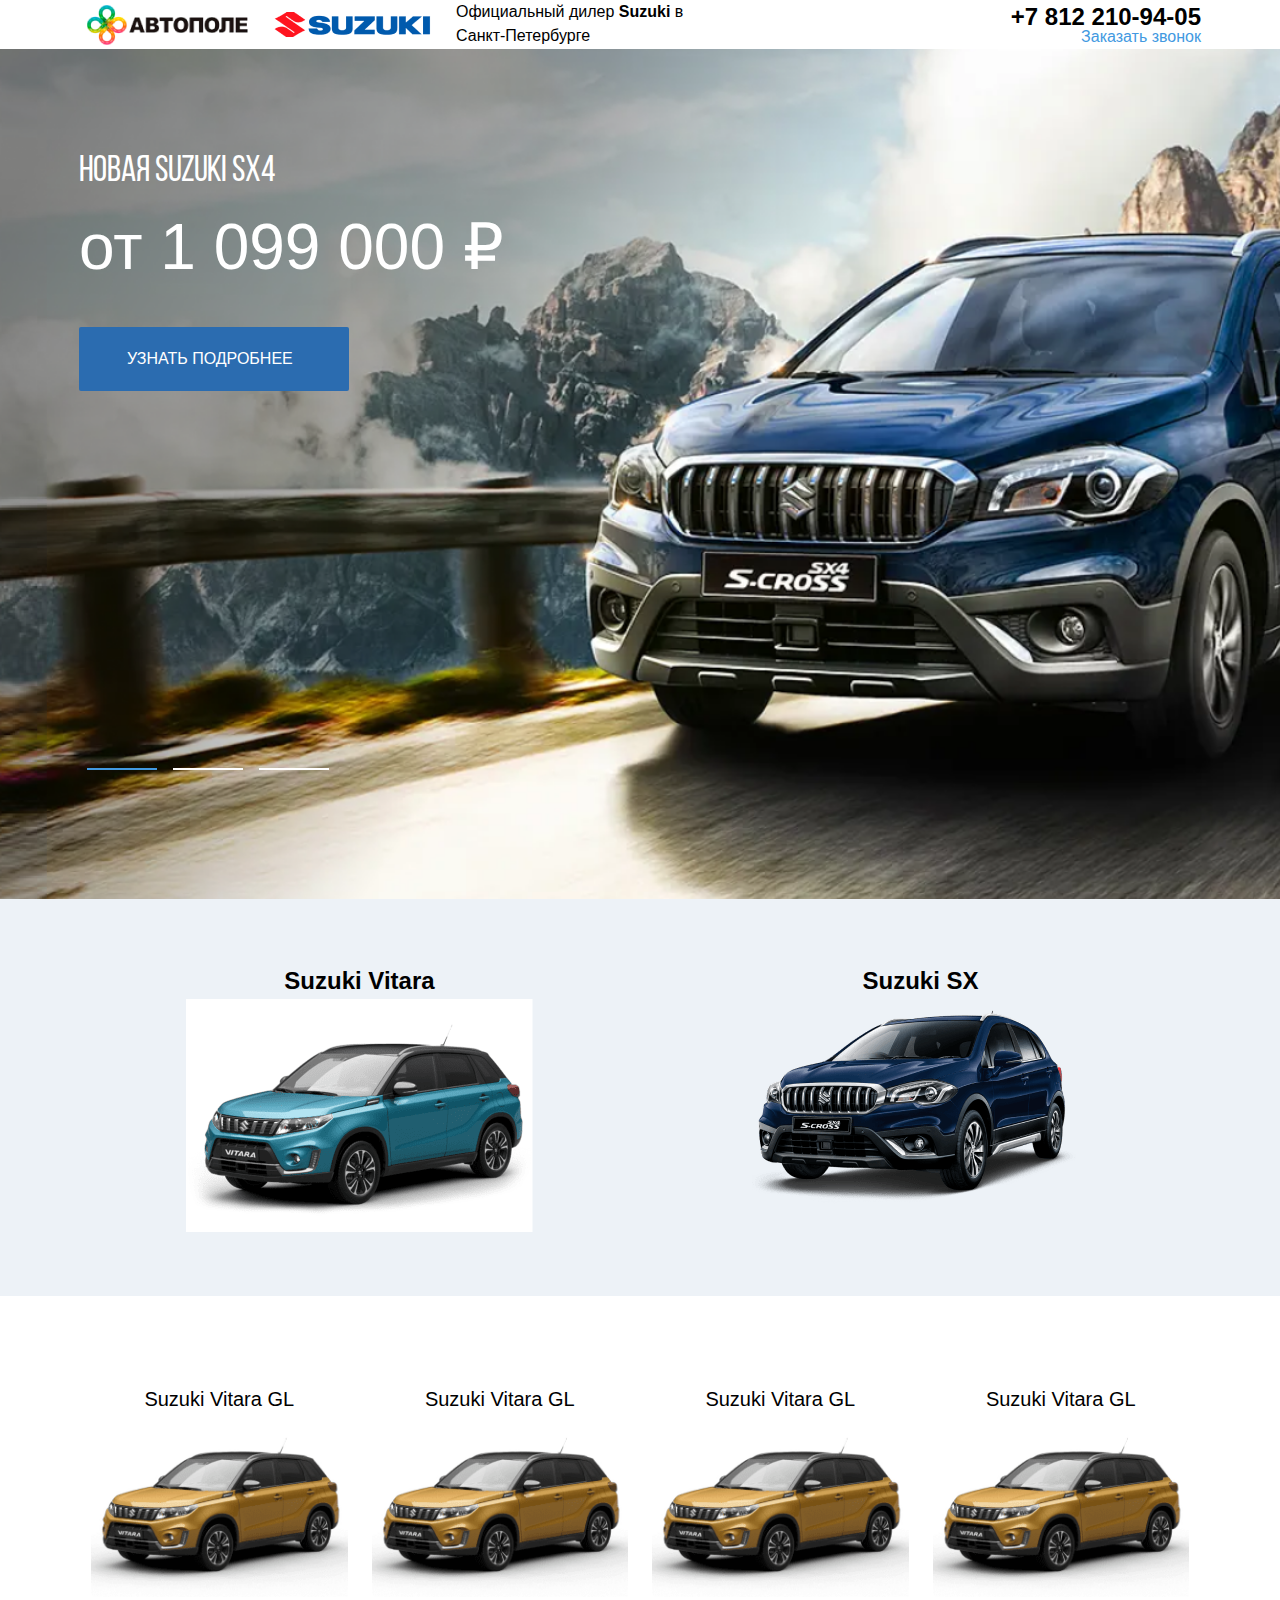
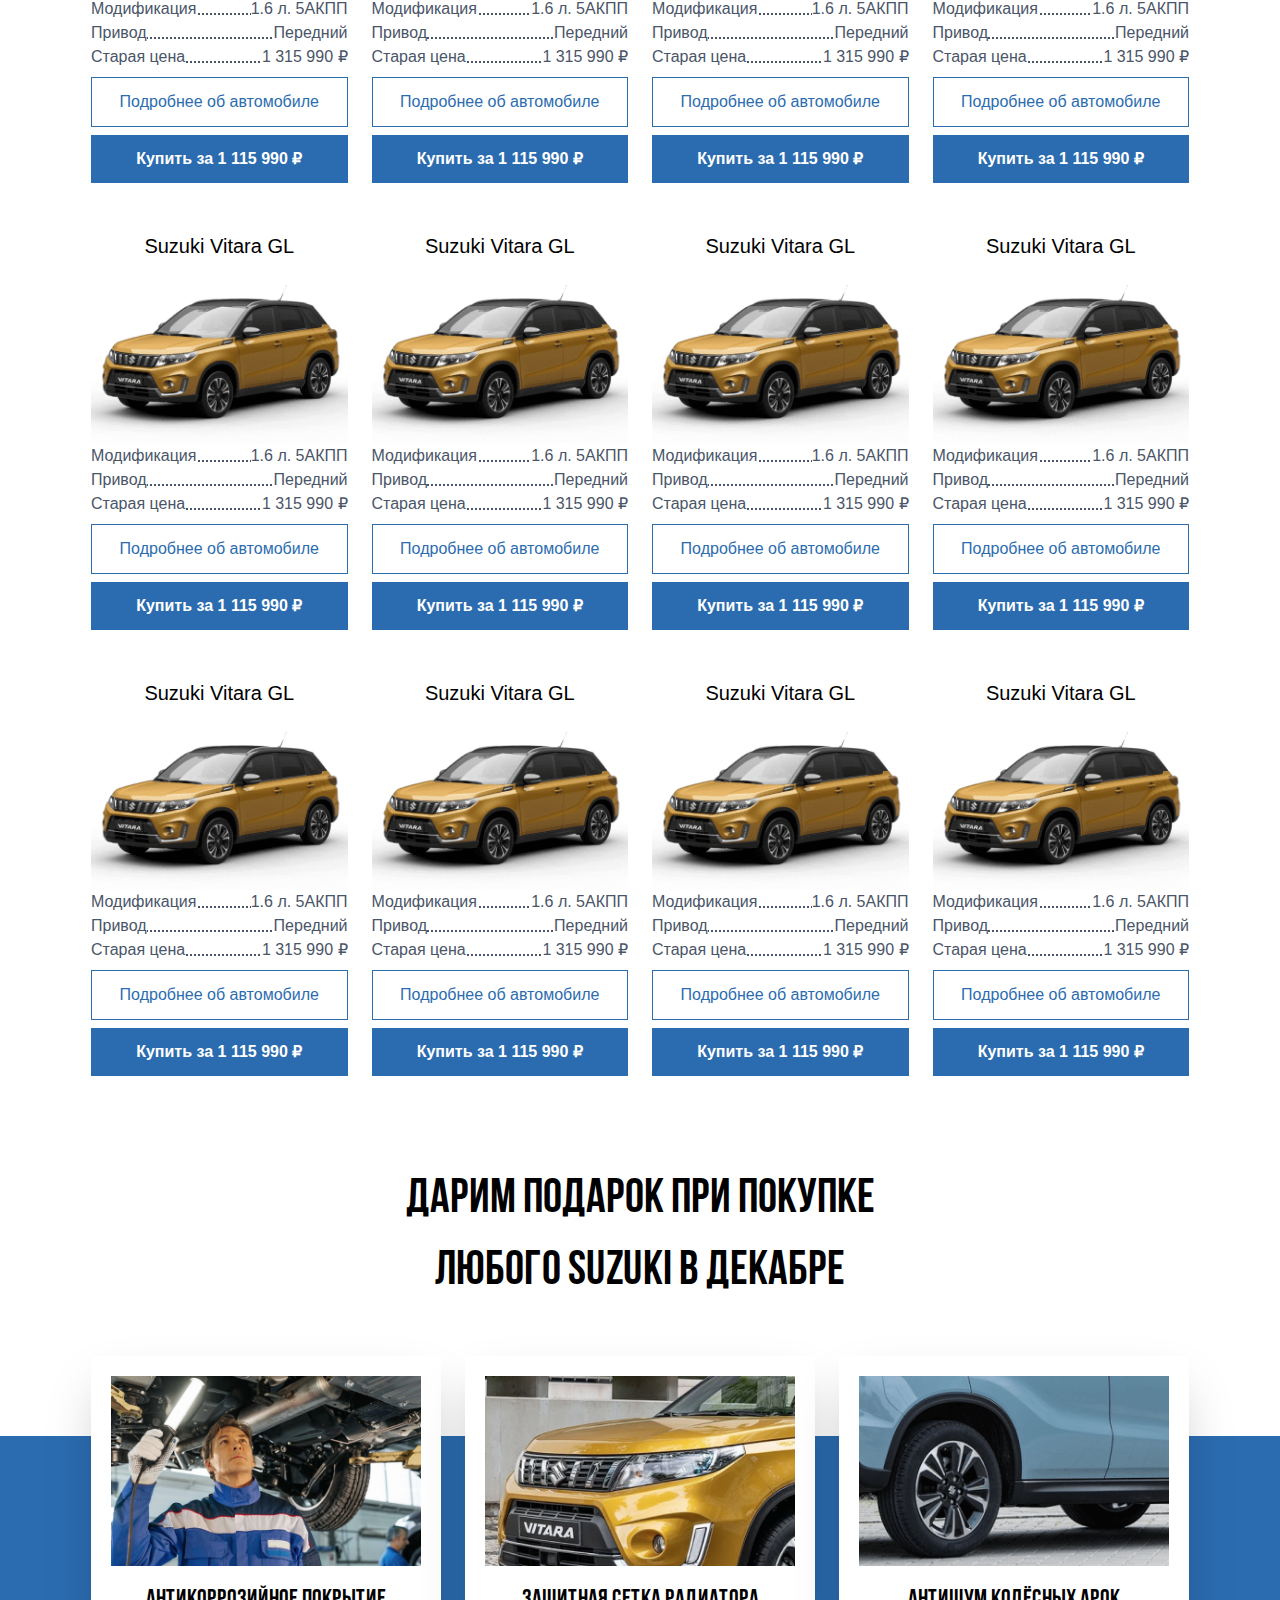
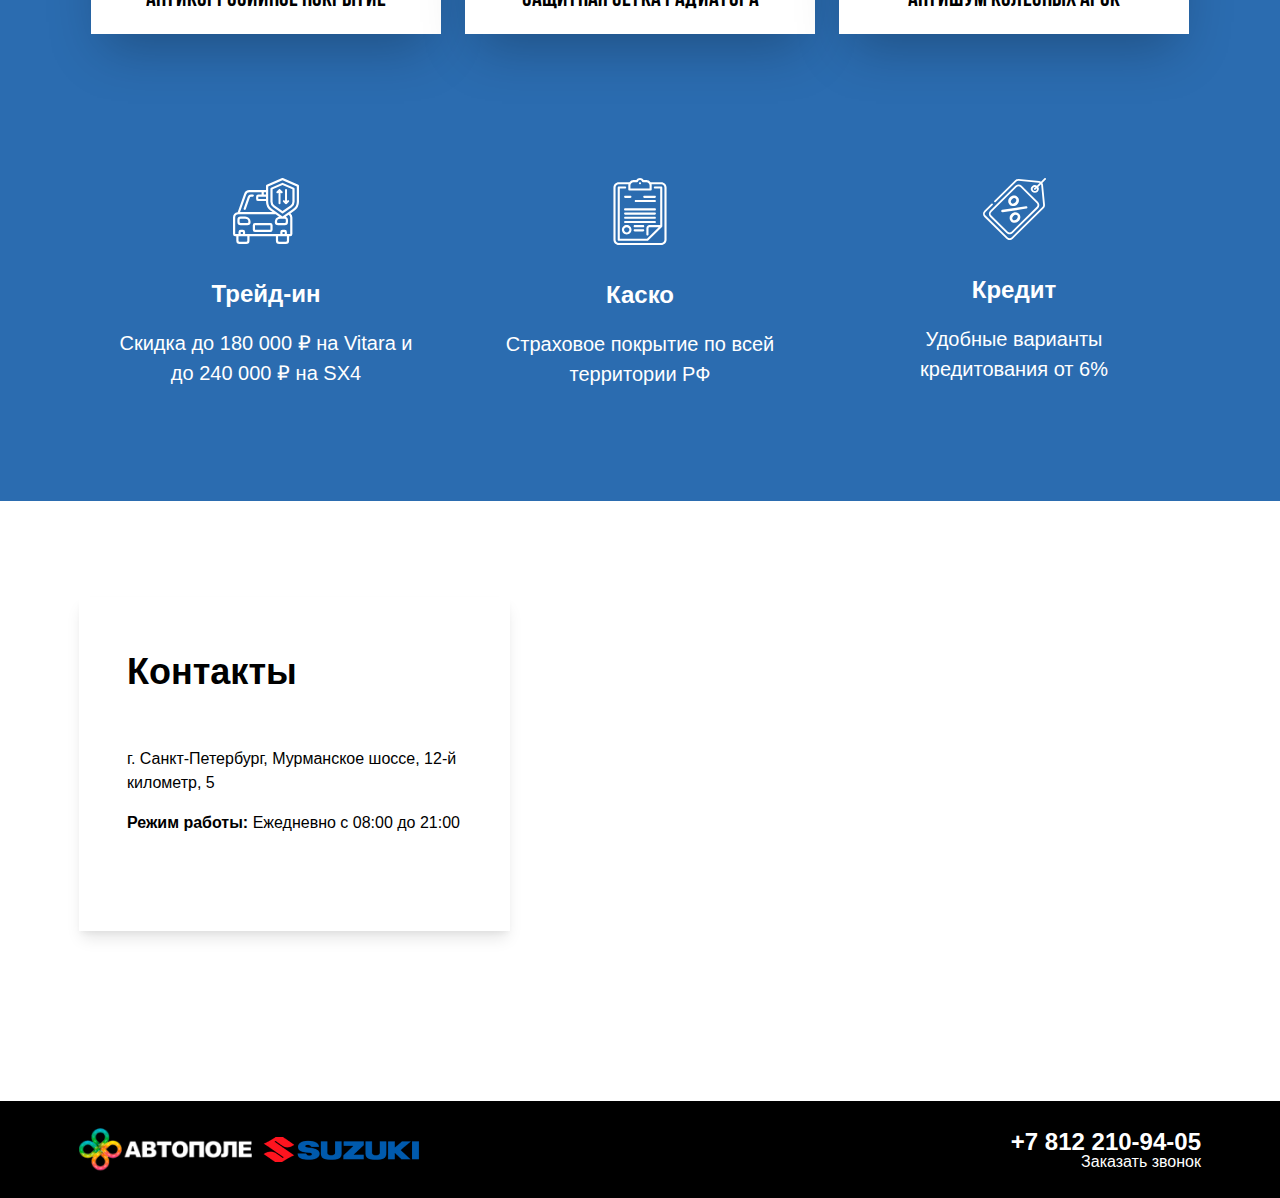
==== commit a5620045: "replace" ====
--- a/index.html
+++ b/index.html
@@ -6,7 +6,7 @@
     <meta name="viewport" content="width=device-width, initial-scale=1.0">
     <meta http-equiv="X-UA-Compatible" content="ie=edge">
     <title>Document</title>
-<link href="main.css?f8586a950cdc620f7092" rel="stylesheet"></head>
+<link href="main.css?782bc4e9f99baec6eb6b" rel="stylesheet"></head>
 
 <body>
     <div class="popup mfp-hide" id="popup-form">
@@ -19,27 +19,31 @@
                     <input class="w-full outline-none" type="text" name="user_phone" placeholder="Ваш телефон">
                 </div>
             </div>
-            <button class="bg-blue-500 primary-btn bg-blue-700 uppercase text-white text-normal font-thin py-5 px-12 cursor-pointer">
+            <button class="bg-blue-500 callback text-normal">
                 Заказать звонок
         </button>
         </div>
     </div>
     <header class="container flex justify-between">
         <div class="flex">
-            <div class="logo flex items-center px-2">
-                <img class="w-full h-auto" src='images/9080f11b860a1d2b0fc671ee8e1024e0.png' />
-            </div>
-            <div class="logo flex items-center px-2">
-                <img class="w-full h-auto" src='images/0a1b687c9b533b5cf65eeb5d24606589.png' />
-            </div>
+            <a href="">
+                <div class="logo flex items-center px-2">
+                    <img class="w-full h-auto" src='images/4f44725fdc33ea6a97a900482af7c343.png' />
+                </div>
+            </a>
+            <a href="">
+                <div class="logo flex items-center px-2">
+                    <img class="w-full h-auto" src='images/0a1b687c9b533b5cf65eeb5d24606589.png' />
+                </div>
+            </a>
             <div class="logo-text font-sm pl-4 leading-normal hidden sm:block px-2">
                 Официальный дилер <span class="font-bold">Suzuki</span> в Санкт-Петербурге
             </div>
         </div>
         <div class="hidden justify-end items-center md:flex">
             <div class="flex flex-col text-right leading-none">
-                <a href="tel:+7 812 210-94-05" class="uppercase font-bold text-2xl">+7 812 210-94-05</a>
-                <a href="#popup-form" class="popup-form text-base font-light text-blue-500">Заказать звонок</a>
+                <a href="tel:+7 812 210-94-05" class="hover:text-blue-500 whitespace-no-wrap uppercase font-bold text-2xl">+7 812 210-94-05</a>
+                <a href="#popup-form" class="hover:text-black popup-form text-base font-light text-blue-500">Заказать звонок</a>
             </div>
         </div>
         <div class="flex justify-end items-center md:hidden">
@@ -48,13 +52,36 @@
             </div>
         </div>
     </header>
-    <section class="primary-bg w-full">
-        <div class="pt-24 container flex flex-col">
-            <div class="primary-text font-normal uppercase text-4xl text-white">Новая Suzuki SX4</div>
-            <div class="text-6xl font-normal text-white pb-8">от 1 099 000 ₽</div>
-            <a href="#" class="primary-btn bg-blue-700 uppercase text-white text-normal font-thin py-5 px-12">Узнать подробнее</a>
+    <section class="main-slider">
+        <div class="slicker">
+            <div class="slide slide--1">
+                <div class="slide-content container flex flex-col">
+                    <div class="primary-text">Новая Suzuki SX4</div>
+                    <div class="text-4xl sm:text-6xl font-normal text-white pb-8">от 1 099 000 ₽</div>
+                    <a href="#" class="primary-btn primary-btn__header text-normal">Узнать подробнее</a>
+                </div>
+            </div>
+            <div class="slide slide--2">
+                <div class="slide-content container flex flex-col">
+                    <div class="primary-text">Новая Suzuki SX4 v.2</div>
+                    <div class="text-4xl sm:text-6xl font-normal text-white pb-8">от 1 699 000 ₽</div>
+                    <a href="#" class="primary-btn primary-btn__header text-normal">Узнать подробнее</a>
+                </div>
+            </div>
+            <div class="slide slide--3">
+                <div class="slide-content container flex flex-col">
+                    <div class="primary-text">Новая Suzuki SX4 v.3</div>
+                    <div class="text-4xl sm:text-6xl font-normal text-white pb-8">от 1 999 000 ₽</div>
+                    <a href="#" class="primary-btn primary-btn__header text-normal">Узнать подробнее</a>
+                </div>
+            </div>
+        </div>
+        <div class="container">
+            <div id="dots-nav" class="flex">
+            </div>
         </div>
     </section>
+    <!--  -->
     <section class="w-full bg-gray-200">
         <div class="container">
             <div class="flex flex-wrap w-full py-4" id="tabs">
@@ -91,285 +118,285 @@
                     <img class="w-full h-auto" src='images/88b27ad7e48865fe1d674086debe94ee.png' />
                 </div>
                 <div class="flex justify-between flex-wrap text-gray-700">
-                    <div class="w-full flex justify-between">
-                        <div class="">Модификация</div>
-                        <div class="">1.6 л. 5АКПП</div>
-                    </div>
-                    <div class="w-full flex justify-between">
-                        <div class="">Привод</div>
-                        <div class="">Передний</div>
-                    </div>
-                    <div class="w-full flex justify-between">
-                        <div class="">Старая цена</div>
-                        <div class="">1 315 990 ₽</div>
-                    </div>
-                </div>
-                <a href="#" class="text-normal font-normal border border-blue-700 text-center text-blue-700 py-3 my-2">Подробнее об автомобиле</a>
-                <a href="#" class="text-normal font-bold bg-blue-700 text-center text-white py-3">Купить за 1 115 990 ₽</a>
-            </div>
-            <div class="w-full sm:w-1/2 md:w-1/3 lg:w-1/4 flex flex-col px-3 py-6">
-                <div class="text-xl text-center">
-                    Suzuki Vitara GL
-                </div>
-                <div class="">
-                    <img class="w-full h-auto" src='images/88b27ad7e48865fe1d674086debe94ee.png' />
-                </div>
-                <div class="flex justify-between flex-wrap text-gray-700">
-                    <div class="w-full flex justify-between">
-                        <div class="">Модификация</div>
-                        <div class="">1.6 л. 5АКПП</div>
-                    </div>
-                    <div class="w-full flex justify-between">
-                        <div class="">Привод</div>
-                        <div class="">Передний</div>
-                    </div>
-                    <div class="w-full flex justify-between">
-                        <div class="">Старая цена</div>
-                        <div class="">1 315 990 ₽</div>
-                    </div>
-                </div>
-                <a href="#" class="text-normal font-normal border border-blue-700 text-center text-blue-700 py-3 my-2">Подробнее об автомобиле</a>
-                <a href="#" class="text-normal font-bold bg-blue-700 text-center text-white py-3">Купить за 1 115 990 ₽</a>
-            </div>
-            <div class="w-full sm:w-1/2 md:w-1/3 lg:w-1/4 flex flex-col px-3 py-6">
-                <div class="text-xl text-center">
-                    Suzuki Vitara GL
-                </div>
-                <div class="">
-                    <img class="w-full h-auto" src='images/88b27ad7e48865fe1d674086debe94ee.png' />
-                </div>
-                <div class="flex justify-between flex-wrap text-gray-700">
-                    <div class="w-full flex justify-between">
-                        <div class="">Модификация</div>
-                        <div class="">1.6 л. 5АКПП</div>
-                    </div>
-                    <div class="w-full flex justify-between">
-                        <div class="">Привод</div>
-                        <div class="">Передний</div>
-                    </div>
-                    <div class="w-full flex justify-between">
-                        <div class="">Старая цена</div>
-                        <div class="">1 315 990 ₽</div>
-                    </div>
-                </div>
-                <a href="#" class="text-normal font-normal border border-blue-700 text-center text-blue-700 py-3 my-2">Подробнее об автомобиле</a>
-                <a href="#" class="text-normal font-bold bg-blue-700 text-center text-white py-3">Купить за 1 115 990 ₽</a>
-            </div>
-            <div class="w-full sm:w-1/2 md:w-1/3 lg:w-1/4 flex flex-col px-3 py-6">
-                <div class="text-xl text-center">
-                    Suzuki Vitara GL
-                </div>
-                <div class="">
-                    <img class="w-full h-auto" src='images/88b27ad7e48865fe1d674086debe94ee.png' />
-                </div>
-                <div class="flex justify-between flex-wrap text-gray-700">
-                    <div class="w-full flex justify-between">
-                        <div class="">Модификация</div>
-                        <div class="">1.6 л. 5АКПП</div>
-                    </div>
-                    <div class="w-full flex justify-between">
-                        <div class="">Привод</div>
-                        <div class="">Передний</div>
-                    </div>
-                    <div class="w-full flex justify-between">
-                        <div class="">Старая цена</div>
-                        <div class="">1 315 990 ₽</div>
-                    </div>
-                </div>
-                <a href="#" class="text-normal font-normal border border-blue-700 text-center text-blue-700 py-3 my-2">Подробнее об автомобиле</a>
-                <a href="#" class="text-normal font-bold bg-blue-700 text-center text-white py-3">Купить за 1 115 990 ₽</a>
-            </div>
-            <div class="w-full sm:w-1/2 md:w-1/3 lg:w-1/4 flex flex-col px-3 py-6">
-                <div class="text-xl text-center">
-                    Suzuki Vitara GL
-                </div>
-                <div class="">
-                    <img class="w-full h-auto" src='images/88b27ad7e48865fe1d674086debe94ee.png' />
-                </div>
-                <div class="flex justify-between flex-wrap text-gray-700">
-                    <div class="w-full flex justify-between">
-                        <div class="">Модификация</div>
-                        <div class="">1.6 л. 5АКПП</div>
-                    </div>
-                    <div class="w-full flex justify-between">
-                        <div class="">Привод</div>
-                        <div class="">Передний</div>
-                    </div>
-                    <div class="w-full flex justify-between">
-                        <div class="">Старая цена</div>
-                        <div class="">1 315 990 ₽</div>
-                    </div>
-                </div>
-                <a href="#" class="text-normal font-normal border border-blue-700 text-center text-blue-700 py-3 my-2">Подробнее об автомобиле</a>
-                <a href="#" class="text-normal font-bold bg-blue-700 text-center text-white py-3">Купить за 1 115 990 ₽</a>
-            </div>
-            <div class="w-full sm:w-1/2 md:w-1/3 lg:w-1/4 flex flex-col px-3 py-6">
-                <div class="text-xl text-center">
-                    Suzuki Vitara GL
-                </div>
-                <div class="">
-                    <img class="w-full h-auto" src='images/88b27ad7e48865fe1d674086debe94ee.png' />
-                </div>
-                <div class="flex justify-between flex-wrap text-gray-700">
-                    <div class="w-full flex justify-between">
-                        <div class="">Модификация</div>
-                        <div class="">1.6 л. 5АКПП</div>
-                    </div>
-                    <div class="w-full flex justify-between">
-                        <div class="">Привод</div>
-                        <div class="">Передний</div>
-                    </div>
-                    <div class="w-full flex justify-between">
-                        <div class="">Старая цена</div>
-                        <div class="">1 315 990 ₽</div>
-                    </div>
-                </div>
-                <a href="#" class="text-normal font-normal border border-blue-700 text-center text-blue-700 py-3 my-2">Подробнее об автомобиле</a>
-                <a href="#" class="text-normal font-bold bg-blue-700 text-center text-white py-3">Купить за 1 115 990 ₽</a>
-            </div>
-            <div class="w-full sm:w-1/2 md:w-1/3 lg:w-1/4 flex flex-col px-3 py-6">
-                <div class="text-xl text-center">
-                    Suzuki Vitara GL
-                </div>
-                <div class="">
-                    <img class="w-full h-auto" src='images/88b27ad7e48865fe1d674086debe94ee.png' />
-                </div>
-                <div class="flex justify-between flex-wrap text-gray-700">
-                    <div class="w-full flex justify-between">
-                        <div class="">Модификация</div>
-                        <div class="">1.6 л. 5АКПП</div>
-                    </div>
-                    <div class="w-full flex justify-between">
-                        <div class="">Привод</div>
-                        <div class="">Передний</div>
-                    </div>
-                    <div class="w-full flex justify-between">
-                        <div class="">Старая цена</div>
-                        <div class="">1 315 990 ₽</div>
-                    </div>
-                </div>
-                <a href="#" class="text-normal font-normal border border-blue-700 text-center text-blue-700 py-3 my-2">Подробнее об автомобиле</a>
-                <a href="#" class="text-normal font-bold bg-blue-700 text-center text-white py-3">Купить за 1 115 990 ₽</a>
-            </div>
-            <div class="w-full sm:w-1/2 md:w-1/3 lg:w-1/4 flex flex-col px-3 py-6">
-                <div class="text-xl text-center">
-                    Suzuki Vitara GL
-                </div>
-                <div class="">
-                    <img class="w-full h-auto" src='images/88b27ad7e48865fe1d674086debe94ee.png' />
-                </div>
-                <div class="flex justify-between flex-wrap text-gray-700">
-                    <div class="w-full flex justify-between">
-                        <div class="">Модификация</div>
-                        <div class="">1.6 л. 5АКПП</div>
-                    </div>
-                    <div class="w-full flex justify-between">
-                        <div class="">Привод</div>
-                        <div class="">Передний</div>
-                    </div>
-                    <div class="w-full flex justify-between">
-                        <div class="">Старая цена</div>
-                        <div class="">1 315 990 ₽</div>
-                    </div>
-                </div>
-                <a href="#" class="text-normal font-normal border border-blue-700 text-center text-blue-700 py-3 my-2">Подробнее об автомобиле</a>
-                <a href="#" class="text-normal font-bold bg-blue-700 text-center text-white py-3">Купить за 1 115 990 ₽</a>
-            </div>
-            <div class="w-full sm:w-1/2 md:w-1/3 lg:w-1/4 flex flex-col px-3 py-6">
-                <div class="text-xl text-center">
-                    Suzuki Vitara GL
-                </div>
-                <div class="">
-                    <img class="w-full h-auto" src='images/88b27ad7e48865fe1d674086debe94ee.png' />
-                </div>
-                <div class="flex justify-between flex-wrap text-gray-700">
-                    <div class="w-full flex justify-between">
-                        <div class="">Модификация</div>
-                        <div class="">1.6 л. 5АКПП</div>
-                    </div>
-                    <div class="w-full flex justify-between">
-                        <div class="">Привод</div>
-                        <div class="">Передний</div>
-                    </div>
-                    <div class="w-full flex justify-between">
-                        <div class="">Старая цена</div>
-                        <div class="">1 315 990 ₽</div>
-                    </div>
-                </div>
-                <a href="#" class="text-normal font-normal border border-blue-700 text-center text-blue-700 py-3 my-2">Подробнее об автомобиле</a>
-                <a href="#" class="text-normal font-bold bg-blue-700 text-center text-white py-3">Купить за 1 115 990 ₽</a>
-            </div>
-            <div class="w-full sm:w-1/2 md:w-1/3 lg:w-1/4 flex flex-col px-3 py-6">
-                <div class="text-xl text-center">
-                    Suzuki Vitara GL
-                </div>
-                <div class="">
-                    <img class="w-full h-auto" src='images/88b27ad7e48865fe1d674086debe94ee.png' />
-                </div>
-                <div class="flex justify-between flex-wrap text-gray-700">
-                    <div class="w-full flex justify-between">
-                        <div class="">Модификация</div>
-                        <div class="">1.6 л. 5АКПП</div>
-                    </div>
-                    <div class="w-full flex justify-between">
-                        <div class="">Привод</div>
-                        <div class="">Передний</div>
-                    </div>
-                    <div class="w-full flex justify-between">
-                        <div class="">Старая цена</div>
-                        <div class="">1 315 990 ₽</div>
-                    </div>
-                </div>
-                <a href="#" class="text-normal font-normal border border-blue-700 text-center text-blue-700 py-3 my-2">Подробнее об автомобиле</a>
-                <a href="#" class="text-normal font-bold bg-blue-700 text-center text-white py-3">Купить за 1 115 990 ₽</a>
-            </div>
-            <div class="w-full sm:w-1/2 md:w-1/3 lg:w-1/4 flex flex-col px-3 py-6">
-                <div class="text-xl text-center">
-                    Suzuki Vitara GL
-                </div>
-                <div class="">
-                    <img class="w-full h-auto" src='images/88b27ad7e48865fe1d674086debe94ee.png' />
-                </div>
-                <div class="flex justify-between flex-wrap text-gray-700">
-                    <div class="w-full flex justify-between">
-                        <div class="">Модификация</div>
-                        <div class="">1.6 л. 5АКПП</div>
-                    </div>
-                    <div class="w-full flex justify-between">
-                        <div class="">Привод</div>
-                        <div class="">Передний</div>
-                    </div>
-                    <div class="w-full flex justify-between">
-                        <div class="">Старая цена</div>
-                        <div class="">1 315 990 ₽</div>
-                    </div>
-                </div>
-                <a href="#" class="text-normal font-normal border border-blue-700 text-center text-blue-700 py-3 my-2">Подробнее об автомобиле</a>
-                <a href="#" class="text-normal font-bold bg-blue-700 text-center text-white py-3">Купить за 1 115 990 ₽</a>
-            </div>
-            <div class="w-full sm:w-1/2 md:w-1/3 lg:w-1/4 flex flex-col px-3 py-6">
-                <div class="text-xl text-center">
-                    Suzuki Vitara GL
-                </div>
-                <div class="">
-                    <img class="w-full h-auto" src='images/88b27ad7e48865fe1d674086debe94ee.png' />
-                </div>
-                <div class="flex justify-between flex-wrap text-gray-700">
-                    <div class="w-full flex justify-between">
-                        <div class="">Модификация</div>
-                        <div class="">1.6 л. 5АКПП</div>
-                    </div>
-                    <div class="w-full flex justify-between">
-                        <div class="">Привод</div>
-                        <div class="">Передний</div>
-                    </div>
-                    <div class="w-full flex justify-between">
-                        <div class="">Старая цена</div>
-                        <div class="">1 315 990 ₽</div>
-                    </div>
-                </div>
-                <a href="#" class="text-normal font-normal border border-blue-700 text-center text-blue-700 py-3 my-2">Подробнее об автомобиле</a>
-                <a href="#" class="text-normal font-bold bg-blue-700 text-center text-white py-3">Купить за 1 115 990 ₽</a>
+                    <div class="model-block">
+                        <div class="model-character">Модификация</div>
+                        <div class="model-value">1.6 л. 5АКПП</div>
+                    </div>
+                    <div class="model-block" ">
+                        <div class="model-character ">Привод</div>
+                        <div class="model-value ">Передний</div>
+                    </div>
+                    <div class="model-block "">
+                        <div class="model-character">Старая цена</div>
+                        <div class="model-value">1 315 990 ₽</div>
+                    </div>
+                </div>
+                <a href="#" class="model-info primary-btn text-normal">Подробнее об автомобиле</a>
+                <a href="#" class="model-cost primary-btn text-normal">Купить за 1 115 990 ₽</a>
+            </div>
+            <div class="w-full sm:w-1/2 md:w-1/3 lg:w-1/4 flex flex-col px-3 py-6">
+                <div class="text-xl text-center">
+                    Suzuki Vitara GL
+                </div>
+                <div class="">
+                    <img class="w-full h-auto" src='images/88b27ad7e48865fe1d674086debe94ee.png' />
+                </div>
+                <div class="flex justify-between flex-wrap text-gray-700">
+                    <div class="model-block">
+                        <div class="model-character">Модификация</div>
+                        <div class="model-value">1.6 л. 5АКПП</div>
+                    </div>
+                    <div class="model-block" ">
+                        <div class="model-character ">Привод</div>
+                        <div class="model-value ">Передний</div>
+                    </div>
+                    <div class="model-block "">
+                        <div class="model-character">Старая цена</div>
+                        <div class="model-value">1 315 990 ₽</div>
+                    </div>
+                </div>
+                <a href="#" class="model-info primary-btn text-normal">Подробнее об автомобиле</a>
+                <a href="#" class="model-cost primary-btn text-normal">Купить за 1 115 990 ₽</a>
+            </div>
+            <div class="w-full sm:w-1/2 md:w-1/3 lg:w-1/4 flex flex-col px-3 py-6">
+                <div class="text-xl text-center">
+                    Suzuki Vitara GL
+                </div>
+                <div class="">
+                    <img class="w-full h-auto" src='images/88b27ad7e48865fe1d674086debe94ee.png' />
+                </div>
+                <div class="flex justify-between flex-wrap text-gray-700">
+                    <div class="model-block">
+                        <div class="model-character">Модификация</div>
+                        <div class="model-value">1.6 л. 5АКПП</div>
+                    </div>
+                    <div class="model-block" ">
+                        <div class="model-character ">Привод</div>
+                        <div class="model-value ">Передний</div>
+                    </div>
+                    <div class="model-block "">
+                        <div class="model-character">Старая цена</div>
+                        <div class="model-value">1 315 990 ₽</div>
+                    </div>
+                </div>
+                <a href="#" class="model-info primary-btn text-normal">Подробнее об автомобиле</a>
+                <a href="#" class="model-cost primary-btn text-normal">Купить за 1 115 990 ₽</a>
+            </div>
+            <div class="w-full sm:w-1/2 md:w-1/3 lg:w-1/4 flex flex-col px-3 py-6">
+                <div class="text-xl text-center">
+                    Suzuki Vitara GL
+                </div>
+                <div class="">
+                    <img class="w-full h-auto" src='images/88b27ad7e48865fe1d674086debe94ee.png' />
+                </div>
+                <div class="flex justify-between flex-wrap text-gray-700">
+                    <div class="model-block">
+                        <div class="model-character">Модификация</div>
+                        <div class="model-value">1.6 л. 5АКПП</div>
+                    </div>
+                    <div class="model-block" ">
+                        <div class="model-character ">Привод</div>
+                        <div class="model-value ">Передний</div>
+                    </div>
+                    <div class="model-block "">
+                        <div class="model-character">Старая цена</div>
+                        <div class="model-value">1 315 990 ₽</div>
+                    </div>
+                </div>
+                <a href="#" class="model-info primary-btn text-normal">Подробнее об автомобиле</a>
+                <a href="#" class="model-cost primary-btn text-normal">Купить за 1 115 990 ₽</a>
+            </div>
+            <div class="w-full sm:w-1/2 md:w-1/3 lg:w-1/4 flex flex-col px-3 py-6">
+                <div class="text-xl text-center">
+                    Suzuki Vitara GL
+                </div>
+                <div class="">
+                    <img class="w-full h-auto" src='images/88b27ad7e48865fe1d674086debe94ee.png' />
+                </div>
+                <div class="flex justify-between flex-wrap text-gray-700">
+                    <div class="model-block">
+                        <div class="model-character">Модификация</div>
+                        <div class="model-value">1.6 л. 5АКПП</div>
+                    </div>
+                    <div class="model-block" ">
+                        <div class="model-character ">Привод</div>
+                        <div class="model-value ">Передний</div>
+                    </div>
+                    <div class="model-block "">
+                        <div class="model-character">Старая цена</div>
+                        <div class="model-value">1 315 990 ₽</div>
+                    </div>
+                </div>
+                <a href="#" class="model-info primary-btn text-normal">Подробнее об автомобиле</a>
+                <a href="#" class="model-cost primary-btn text-normal">Купить за 1 115 990 ₽</a>
+            </div>
+            <div class="w-full sm:w-1/2 md:w-1/3 lg:w-1/4 flex flex-col px-3 py-6">
+                <div class="text-xl text-center">
+                    Suzuki Vitara GL
+                </div>
+                <div class="">
+                    <img class="w-full h-auto" src='images/88b27ad7e48865fe1d674086debe94ee.png' />
+                </div>
+                <div class="flex justify-between flex-wrap text-gray-700">
+                    <div class="model-block">
+                        <div class="model-character">Модификация</div>
+                        <div class="model-value">1.6 л. 5АКПП</div>
+                    </div>
+                    <div class="model-block" ">
+                        <div class="model-character ">Привод</div>
+                        <div class="model-value ">Передний</div>
+                    </div>
+                    <div class="model-block "">
+                        <div class="model-character">Старая цена</div>
+                        <div class="model-value">1 315 990 ₽</div>
+                    </div>
+                </div>
+                <a href="#" class="model-info primary-btn text-normal">Подробнее об автомобиле</a>
+                <a href="#" class="model-cost primary-btn text-normal">Купить за 1 115 990 ₽</a>
+            </div>
+            <div class="w-full sm:w-1/2 md:w-1/3 lg:w-1/4 flex flex-col px-3 py-6">
+                <div class="text-xl text-center">
+                    Suzuki Vitara GL
+                </div>
+                <div class="">
+                    <img class="w-full h-auto" src='images/88b27ad7e48865fe1d674086debe94ee.png' />
+                </div>
+                <div class="flex justify-between flex-wrap text-gray-700">
+                    <div class="model-block">
+                        <div class="model-character">Модификация</div>
+                        <div class="model-value">1.6 л. 5АКПП</div>
+                    </div>
+                    <div class="model-block" ">
+                        <div class="model-character ">Привод</div>
+                        <div class="model-value ">Передний</div>
+                    </div>
+                    <div class="model-block "">
+                        <div class="model-character">Старая цена</div>
+                        <div class="model-value">1 315 990 ₽</div>
+                    </div>
+                </div>
+                <a href="#" class="model-info primary-btn text-normal">Подробнее об автомобиле</a>
+                <a href="#" class="model-cost primary-btn text-normal">Купить за 1 115 990 ₽</a>
+            </div>
+            <div class="w-full sm:w-1/2 md:w-1/3 lg:w-1/4 flex flex-col px-3 py-6">
+                <div class="text-xl text-center">
+                    Suzuki Vitara GL
+                </div>
+                <div class="">
+                    <img class="w-full h-auto" src='images/88b27ad7e48865fe1d674086debe94ee.png' />
+                </div>
+                <div class="flex justify-between flex-wrap text-gray-700">
+                    <div class="model-block">
+                        <div class="model-character">Модификация</div>
+                        <div class="model-value">1.6 л. 5АКПП</div>
+                    </div>
+                    <div class="model-block" ">
+                        <div class="model-character ">Привод</div>
+                        <div class="model-value ">Передний</div>
+                    </div>
+                    <div class="model-block "">
+                        <div class="model-character">Старая цена</div>
+                        <div class="model-value">1 315 990 ₽</div>
+                    </div>
+                </div>
+                <a href="#" class="model-info primary-btn text-normal">Подробнее об автомобиле</a>
+                <a href="#" class="model-cost primary-btn text-normal">Купить за 1 115 990 ₽</a>
+            </div>
+            <div class="w-full sm:w-1/2 md:w-1/3 lg:w-1/4 flex flex-col px-3 py-6">
+                <div class="text-xl text-center">
+                    Suzuki Vitara GL
+                </div>
+                <div class="">
+                    <img class="w-full h-auto" src='images/88b27ad7e48865fe1d674086debe94ee.png' />
+                </div>
+                <div class="flex justify-between flex-wrap text-gray-700">
+                    <div class="model-block">
+                        <div class="model-character">Модификация</div>
+                        <div class="model-value">1.6 л. 5АКПП</div>
+                    </div>
+                    <div class="model-block" ">
+                        <div class="model-character ">Привод</div>
+                        <div class="model-value ">Передний</div>
+                    </div>
+                    <div class="model-block "">
+                        <div class="model-character">Старая цена</div>
+                        <div class="model-value">1 315 990 ₽</div>
+                    </div>
+                </div>
+                <a href="#" class="model-info primary-btn text-normal">Подробнее об автомобиле</a>
+                <a href="#" class="model-cost primary-btn text-normal">Купить за 1 115 990 ₽</a>
+            </div>
+            <div class="w-full sm:w-1/2 md:w-1/3 lg:w-1/4 flex flex-col px-3 py-6">
+                <div class="text-xl text-center">
+                    Suzuki Vitara GL
+                </div>
+                <div class="">
+                    <img class="w-full h-auto" src='images/88b27ad7e48865fe1d674086debe94ee.png' />
+                </div>
+                <div class="flex justify-between flex-wrap text-gray-700">
+                    <div class="model-block">
+                        <div class="model-character">Модификация</div>
+                        <div class="model-value">1.6 л. 5АКПП</div>
+                    </div>
+                    <div class="model-block" ">
+                        <div class="model-character ">Привод</div>
+                        <div class="model-value ">Передний</div>
+                    </div>
+                    <div class="model-block "">
+                        <div class="model-character">Старая цена</div>
+                        <div class="model-value">1 315 990 ₽</div>
+                    </div>
+                </div>
+                <a href="#" class="model-info primary-btn text-normal">Подробнее об автомобиле</a>
+                <a href="#" class="model-cost primary-btn text-normal">Купить за 1 115 990 ₽</a>
+            </div>
+            <div class="w-full sm:w-1/2 md:w-1/3 lg:w-1/4 flex flex-col px-3 py-6">
+                <div class="text-xl text-center">
+                    Suzuki Vitara GL
+                </div>
+                <div class="">
+                    <img class="w-full h-auto" src='images/88b27ad7e48865fe1d674086debe94ee.png' />
+                </div>
+                <div class="flex justify-between flex-wrap text-gray-700">
+                    <div class="model-block">
+                        <div class="model-character">Модификация</div>
+                        <div class="model-value">1.6 л. 5АКПП</div>
+                    </div>
+                    <div class="model-block" ">
+                        <div class="model-character ">Привод</div>
+                        <div class="model-value ">Передний</div>
+                    </div>
+                    <div class="model-block "">
+                        <div class="model-character">Старая цена</div>
+                        <div class="model-value">1 315 990 ₽</div>
+                    </div>
+                </div>
+                <a href="#" class="model-info primary-btn text-normal">Подробнее об автомобиле</a>
+                <a href="#" class="model-cost primary-btn text-normal">Купить за 1 115 990 ₽</a>
+            </div>
+            <div class="w-full sm:w-1/2 md:w-1/3 lg:w-1/4 flex flex-col px-3 py-6">
+                <div class="text-xl text-center">
+                    Suzuki Vitara GL
+                </div>
+                <div class="">
+                    <img class="w-full h-auto" src='images/88b27ad7e48865fe1d674086debe94ee.png' />
+                </div>
+                <div class="flex justify-between flex-wrap text-gray-700">
+                    <div class="model-block">
+                        <div class="model-character">Модификация</div>
+                        <div class="model-value">1.6 л. 5АКПП</div>
+                    </div>
+                    <div class="model-block" ">
+                        <div class="model-character ">Привод</div>
+                        <div class="model-value ">Передний</div>
+                    </div>
+                    <div class="model-block "">
+                        <div class="model-character">Старая цена</div>
+                        <div class="model-value">1 315 990 ₽</div>
+                    </div>
+                </div>
+                <a href="#" class="model-info primary-btn text-normal">Подробнее об автомобиле</a>
+                <a href="#" class="model-cost primary-btn text-normal">Купить за 1 115 990 ₽</a>
             </div>
         </div>
         <div class="py-16 flex flex-wrap w-full tabContent">
@@ -381,285 +408,285 @@
                     <img class="w-full h-auto" src='images/059e1cfb949fbf8c160b952095aea73e.png' />
                 </div>
                 <div class="flex justify-between flex-wrap text-gray-700">
-                    <div class="w-full flex justify-between">
-                        <div class="">Модификация</div>
-                        <div class="">1.6 л. 5АКПП</div>
-                    </div>
-                    <div class="w-full flex justify-between">
-                        <div class="">Привод</div>
-                        <div class="">Передний</div>
-                    </div>
-                    <div class="w-full flex justify-between">
-                        <div class="">Старая цена</div>
-                        <div class="">1 315 990 ₽</div>
-                    </div>
-                </div>
-                <a href="#" class="text-normal font-normal border border-blue-700 text-center text-blue-700 py-3 my-2">Подробнее об автомобиле</a>
-                <a href="#" class="text-normal font-bold bg-blue-700 text-center text-white py-3">Купить за 1 115 990 ₽</a>
-            </div>
-            <div class="w-full sm:w-1/2 md:w-1/3 lg:w-1/4 flex flex-col px-3 py-6">
-                <div class="text-xl text-center">
-                    Suzuki SX
-                </div>
-                <div class="">
-                    <img class="w-full h-auto" src='images/059e1cfb949fbf8c160b952095aea73e.png' />
-                </div>
-                <div class="flex justify-between flex-wrap text-gray-700">
-                    <div class="w-full flex justify-between">
-                        <div class="">Модификация</div>
-                        <div class="">1.6 л. 5АКПП</div>
-                    </div>
-                    <div class="w-full flex justify-between">
-                        <div class="">Привод</div>
-                        <div class="">Передний</div>
-                    </div>
-                    <div class="w-full flex justify-between">
-                        <div class="">Старая цена</div>
-                        <div class="">1 315 990 ₽</div>
-                    </div>
-                </div>
-                <a href="#" class="text-normal font-normal border border-blue-700 text-center text-blue-700 py-3 my-2">Подробнее об автомобиле</a>
-                <a href="#" class="text-normal font-bold bg-blue-700 text-center text-white py-3">Купить за 1 115 990 ₽</a>
-            </div>
-            <div class="w-full sm:w-1/2 md:w-1/3 lg:w-1/4 flex flex-col px-3 py-6">
-                <div class="text-xl text-center">
-                    Suzuki SX
-                </div>
-                <div class="">
-                    <img class="w-full h-auto" src='images/059e1cfb949fbf8c160b952095aea73e.png' />
-                </div>
-                <div class="flex justify-between flex-wrap text-gray-700">
-                    <div class="w-full flex justify-between">
-                        <div class="">Модификация</div>
-                        <div class="">1.6 л. 5АКПП</div>
-                    </div>
-                    <div class="w-full flex justify-between">
-                        <div class="">Привод</div>
-                        <div class="">Передний</div>
-                    </div>
-                    <div class="w-full flex justify-between">
-                        <div class="">Старая цена</div>
-                        <div class="">1 315 990 ₽</div>
-                    </div>
-                </div>
-                <a href="#" class="text-normal font-normal border border-blue-700 text-center text-blue-700 py-3 my-2">Подробнее об автомобиле</a>
-                <a href="#" class="text-normal font-bold bg-blue-700 text-center text-white py-3">Купить за 1 115 990 ₽</a>
-            </div>
-            <div class="w-full sm:w-1/2 md:w-1/3 lg:w-1/4 flex flex-col px-3 py-6">
-                <div class="text-xl text-center">
-                    Suzuki SX
-                </div>
-                <div class="">
-                    <img class="w-full h-auto" src='images/059e1cfb949fbf8c160b952095aea73e.png' />
-                </div>
-                <div class="flex justify-between flex-wrap text-gray-700">
-                    <div class="w-full flex justify-between">
-                        <div class="">Модификация</div>
-                        <div class="">1.6 л. 5АКПП</div>
-                    </div>
-                    <div class="w-full flex justify-between">
-                        <div class="">Привод</div>
-                        <div class="">Передний</div>
-                    </div>
-                    <div class="w-full flex justify-between">
-                        <div class="">Старая цена</div>
-                        <div class="">1 315 990 ₽</div>
-                    </div>
-                </div>
-                <a href="#" class="text-normal font-normal border border-blue-700 text-center text-blue-700 py-3 my-2">Подробнее об автомобиле</a>
-                <a href="#" class="text-normal font-bold bg-blue-700 text-center text-white py-3">Купить за 1 115 990 ₽</a>
-            </div>
-            <div class="w-full sm:w-1/2 md:w-1/3 lg:w-1/4 flex flex-col px-3 py-6">
-                <div class="text-xl text-center">
-                    Suzuki SX
-                </div>
-                <div class="">
-                    <img class="w-full h-auto" src='images/059e1cfb949fbf8c160b952095aea73e.png' />
-                </div>
-                <div class="flex justify-between flex-wrap text-gray-700">
-                    <div class="w-full flex justify-between">
-                        <div class="">Модификация</div>
-                        <div class="">1.6 л. 5АКПП</div>
-                    </div>
-                    <div class="w-full flex justify-between">
-                        <div class="">Привод</div>
-                        <div class="">Передний</div>
-                    </div>
-                    <div class="w-full flex justify-between">
-                        <div class="">Старая цена</div>
-                        <div class="">1 315 990 ₽</div>
-                    </div>
-                </div>
-                <a href="#" class="text-normal font-normal border border-blue-700 text-center text-blue-700 py-3 my-2">Подробнее об автомобиле</a>
-                <a href="#" class="text-normal font-bold bg-blue-700 text-center text-white py-3">Купить за 1 115 990 ₽</a>
-            </div>
-            <div class="w-full sm:w-1/2 md:w-1/3 lg:w-1/4 flex flex-col px-3 py-6">
-                <div class="text-xl text-center">
-                    Suzuki SX
-                </div>
-                <div class="">
-                    <img class="w-full h-auto" src='images/059e1cfb949fbf8c160b952095aea73e.png' />
-                </div>
-                <div class="flex justify-between flex-wrap text-gray-700">
-                    <div class="w-full flex justify-between">
-                        <div class="">Модификация</div>
-                        <div class="">1.6 л. 5АКПП</div>
-                    </div>
-                    <div class="w-full flex justify-between">
-                        <div class="">Привод</div>
-                        <div class="">Передний</div>
-                    </div>
-                    <div class="w-full flex justify-between">
-                        <div class="">Старая цена</div>
-                        <div class="">1 315 990 ₽</div>
-                    </div>
-                </div>
-                <a href="#" class="text-normal font-normal border border-blue-700 text-center text-blue-700 py-3 my-2">Подробнее об автомобиле</a>
-                <a href="#" class="text-normal font-bold bg-blue-700 text-center text-white py-3">Купить за 1 115 990 ₽</a>
-            </div>
-            <div class="w-full sm:w-1/2 md:w-1/3 lg:w-1/4 flex flex-col px-3 py-6">
-                <div class="text-xl text-center">
-                    Suzuki SX
-                </div>
-                <div class="">
-                    <img class="w-full h-auto" src='images/059e1cfb949fbf8c160b952095aea73e.png' />
-                </div>
-                <div class="flex justify-between flex-wrap text-gray-700">
-                    <div class="w-full flex justify-between">
-                        <div class="">Модификация</div>
-                        <div class="">1.6 л. 5АКПП</div>
-                    </div>
-                    <div class="w-full flex justify-between">
-                        <div class="">Привод</div>
-                        <div class="">Передний</div>
-                    </div>
-                    <div class="w-full flex justify-between">
-                        <div class="">Старая цена</div>
-                        <div class="">1 315 990 ₽</div>
-                    </div>
-                </div>
-                <a href="#" class="text-normal font-normal border border-blue-700 text-center text-blue-700 py-3 my-2">Подробнее об автомобиле</a>
-                <a href="#" class="text-normal font-bold bg-blue-700 text-center text-white py-3">Купить за 1 115 990 ₽</a>
-            </div>
-            <div class="w-full sm:w-1/2 md:w-1/3 lg:w-1/4 flex flex-col px-3 py-6">
-                <div class="text-xl text-center">
-                    Suzuki SX
-                </div>
-                <div class="">
-                    <img class="w-full h-auto" src='images/059e1cfb949fbf8c160b952095aea73e.png' />
-                </div>
-                <div class="flex justify-between flex-wrap text-gray-700">
-                    <div class="w-full flex justify-between">
-                        <div class="">Модификация</div>
-                        <div class="">1.6 л. 5АКПП</div>
-                    </div>
-                    <div class="w-full flex justify-between">
-                        <div class="">Привод</div>
-                        <div class="">Передний</div>
-                    </div>
-                    <div class="w-full flex justify-between">
-                        <div class="">Старая цена</div>
-                        <div class="">1 315 990 ₽</div>
-                    </div>
-                </div>
-                <a href="#" class="text-normal font-normal border border-blue-700 text-center text-blue-700 py-3 my-2">Подробнее об автомобиле</a>
-                <a href="#" class="text-normal font-bold bg-blue-700 text-center text-white py-3">Купить за 1 115 990 ₽</a>
-            </div>
-            <div class="w-full sm:w-1/2 md:w-1/3 lg:w-1/4 flex flex-col px-3 py-6">
-                <div class="text-xl text-center">
-                    Suzuki SX
-                </div>
-                <div class="">
-                    <img class="w-full h-auto" src='images/059e1cfb949fbf8c160b952095aea73e.png' />
-                </div>
-                <div class="flex justify-between flex-wrap text-gray-700">
-                    <div class="w-full flex justify-between">
-                        <div class="">Модификация</div>
-                        <div class="">1.6 л. 5АКПП</div>
-                    </div>
-                    <div class="w-full flex justify-between">
-                        <div class="">Привод</div>
-                        <div class="">Передний</div>
-                    </div>
-                    <div class="w-full flex justify-between">
-                        <div class="">Старая цена</div>
-                        <div class="">1 315 990 ₽</div>
-                    </div>
-                </div>
-                <a href="#" class="text-normal font-normal border border-blue-700 text-center text-blue-700 py-3 my-2">Подробнее об автомобиле</a>
-                <a href="#" class="text-normal font-bold bg-blue-700 text-center text-white py-3">Купить за 1 115 990 ₽</a>
-            </div>
-            <div class="w-full sm:w-1/2 md:w-1/3 lg:w-1/4 flex flex-col px-3 py-6">
-                <div class="text-xl text-center">
-                    Suzuki SX
-                </div>
-                <div class="">
-                    <img class="w-full h-auto" src='images/059e1cfb949fbf8c160b952095aea73e.png' />
-                </div>
-                <div class="flex justify-between flex-wrap text-gray-700">
-                    <div class="w-full flex justify-between">
-                        <div class="">Модификация</div>
-                        <div class="">1.6 л. 5АКПП</div>
-                    </div>
-                    <div class="w-full flex justify-between">
-                        <div class="">Привод</div>
-                        <div class="">Передний</div>
-                    </div>
-                    <div class="w-full flex justify-between">
-                        <div class="">Старая цена</div>
-                        <div class="">1 315 990 ₽</div>
-                    </div>
-                </div>
-                <a href="#" class="text-normal font-normal border border-blue-700 text-center text-blue-700 py-3 my-2">Подробнее об автомобиле</a>
-                <a href="#" class="text-normal font-bold bg-blue-700 text-center text-white py-3">Купить за 1 115 990 ₽</a>
-            </div>
-            <div class="w-full sm:w-1/2 md:w-1/3 lg:w-1/4 flex flex-col px-3 py-6">
-                <div class="text-xl text-center">
-                    Suzuki SX
-                </div>
-                <div class="">
-                    <img class="w-full h-auto" src='images/059e1cfb949fbf8c160b952095aea73e.png' />
-                </div>
-                <div class="flex justify-between flex-wrap text-gray-700">
-                    <div class="w-full flex justify-between">
-                        <div class="">Модификация</div>
-                        <div class="">1.6 л. 5АКПП</div>
-                    </div>
-                    <div class="w-full flex justify-between">
-                        <div class="">Привод</div>
-                        <div class="">Передний</div>
-                    </div>
-                    <div class="w-full flex justify-between">
-                        <div class="">Старая цена</div>
-                        <div class="">1 315 990 ₽</div>
-                    </div>
-                </div>
-                <a href="#" class="text-normal font-normal border border-blue-700 text-center text-blue-700 py-3 my-2">Подробнее об автомобиле</a>
-                <a href="#" class="text-normal font-bold bg-blue-700 text-center text-white py-3">Купить за 1 115 990 ₽</a>
-            </div>
-            <div class="w-full sm:w-1/2 md:w-1/3 lg:w-1/4 flex flex-col px-3 py-6">
-                <div class="text-xl text-center">
-                    Suzuki SX
-                </div>
-                <div class="">
-                    <img class="w-full h-auto" src='images/059e1cfb949fbf8c160b952095aea73e.png' />
-                </div>
-                <div class="flex justify-between flex-wrap text-gray-700">
-                    <div class="w-full flex justify-between">
-                        <div class="">Модификация</div>
-                        <div class="">1.6 л. 5АКПП</div>
-                    </div>
-                    <div class="w-full flex justify-between">
-                        <div class="">Привод</div>
-                        <div class="">Передний</div>
-                    </div>
-                    <div class="w-full flex justify-between">
-                        <div class="">Старая цена</div>
-                        <div class="">1 315 990 ₽</div>
-                    </div>
-                </div>
-                <a href="#" class="text-normal font-normal border border-blue-700 text-center text-blue-700 py-3 my-2">Подробнее об автомобиле</a>
-                <a href="#" class="text-normal font-bold bg-blue-700 text-center text-white py-3">Купить за 1 115 990 ₽</a>
+                    <div class="model-block">
+                        <div class="model-character">Модификация</div>
+                        <div class="model-value">1.6 л. 5АКПП</div>
+                    </div>
+                    <div class="model-block" ">
+                        <div class="model-character ">Привод</div>
+                        <div class="model-value ">Передний</div>
+                    </div>
+                    <div class="model-block "">
+                        <div class="model-character">Старая цена</div>
+                        <div class="model-value">1 315 990 ₽</div>
+                    </div>
+                </div>
+                <a href="#" class="model-info primary-btn text-normal">Подробнее об автомобиле</a>
+                <a href="#" class="model-cost primary-btn text-normal">Купить за 1 115 990 ₽</a>
+            </div>
+            <div class="w-full sm:w-1/2 md:w-1/3 lg:w-1/4 flex flex-col px-3 py-6">
+                <div class="text-xl text-center">
+                    Suzuki SX
+                </div>
+                <div class="">
+                    <img class="w-full h-auto" src='images/059e1cfb949fbf8c160b952095aea73e.png' />
+                </div>
+                <div class="flex justify-between flex-wrap text-gray-700">
+                    <div class="model-block">
+                        <div class="model-character">Модификация</div>
+                        <div class="model-value">1.6 л. 5АКПП</div>
+                    </div>
+                    <div class="model-block" ">
+                        <div class="model-character ">Привод</div>
+                        <div class="model-value ">Передний</div>
+                    </div>
+                    <div class="model-block "">
+                        <div class="model-character">Старая цена</div>
+                        <div class="model-value">1 315 990 ₽</div>
+                    </div>
+                </div>
+                <a href="#" class="model-info primary-btn text-normal">Подробнее об автомобиле</a>
+                <a href="#" class="model-cost primary-btn text-normal">Купить за 1 115 990 ₽</a>
+            </div>
+            <div class="w-full sm:w-1/2 md:w-1/3 lg:w-1/4 flex flex-col px-3 py-6">
+                <div class="text-xl text-center">
+                    Suzuki SX
+                </div>
+                <div class="">
+                    <img class="w-full h-auto" src='images/059e1cfb949fbf8c160b952095aea73e.png' />
+                </div>
+                <div class="flex justify-between flex-wrap text-gray-700">
+                    <div class="model-block">
+                        <div class="model-character">Модификация</div>
+                        <div class="model-value">1.6 л. 5АКПП</div>
+                    </div>
+                    <div class="model-block" ">
+                        <div class="model-character ">Привод</div>
+                        <div class="model-value ">Передний</div>
+                    </div>
+                    <div class="model-block "">
+                        <div class="model-character">Старая цена</div>
+                        <div class="model-value">1 315 990 ₽</div>
+                    </div>
+                </div>
+                <a href="#" class="model-info primary-btn text-normal">Подробнее об автомобиле</a>
+                <a href="#" class="model-cost primary-btn text-normal">Купить за 1 115 990 ₽</a>
+            </div>
+            <div class="w-full sm:w-1/2 md:w-1/3 lg:w-1/4 flex flex-col px-3 py-6">
+                <div class="text-xl text-center">
+                    Suzuki SX
+                </div>
+                <div class="">
+                    <img class="w-full h-auto" src='images/059e1cfb949fbf8c160b952095aea73e.png' />
+                </div>
+                <div class="flex justify-between flex-wrap text-gray-700">
+                    <div class="model-block">
+                        <div class="model-character">Модификация</div>
+                        <div class="model-value">1.6 л. 5АКПП</div>
+                    </div>
+                    <div class="model-block" ">
+                        <div class="model-character ">Привод</div>
+                        <div class="model-value ">Передний</div>
+                    </div>
+                    <div class="model-block "">
+                        <div class="model-character">Старая цена</div>
+                        <div class="model-value">1 315 990 ₽</div>
+                    </div>
+                </div>
+                <a href="#" class="model-info primary-btn text-normal">Подробнее об автомобиле</a>
+                <a href="#" class="model-cost primary-btn text-normal">Купить за 1 115 990 ₽</a>
+            </div>
+            <div class="w-full sm:w-1/2 md:w-1/3 lg:w-1/4 flex flex-col px-3 py-6">
+                <div class="text-xl text-center">
+                    Suzuki SX
+                </div>
+                <div class="">
+                    <img class="w-full h-auto" src='images/059e1cfb949fbf8c160b952095aea73e.png' />
+                </div>
+                <div class="flex justify-between flex-wrap text-gray-700">
+                    <div class="model-block">
+                        <div class="model-character">Модификация</div>
+                        <div class="model-value">1.6 л. 5АКПП</div>
+                    </div>
+                    <div class="model-block" ">
+                        <div class="model-character ">Привод</div>
+                        <div class="model-value ">Передний</div>
+                    </div>
+                    <div class="model-block "">
+                        <div class="model-character">Старая цена</div>
+                        <div class="model-value">1 315 990 ₽</div>
+                    </div>
+                </div>
+                <a href="#" class="model-info primary-btn text-normal">Подробнее об автомобиле</a>
+                <a href="#" class="model-cost primary-btn text-normal">Купить за 1 115 990 ₽</a>
+            </div>
+            <div class="w-full sm:w-1/2 md:w-1/3 lg:w-1/4 flex flex-col px-3 py-6">
+                <div class="text-xl text-center">
+                    Suzuki SX
+                </div>
+                <div class="">
+                    <img class="w-full h-auto" src='images/059e1cfb949fbf8c160b952095aea73e.png' />
+                </div>
+                <div class="flex justify-between flex-wrap text-gray-700">
+                    <div class="model-block">
+                        <div class="model-character">Модификация</div>
+                        <div class="model-value">1.6 л. 5АКПП</div>
+                    </div>
+                    <div class="model-block" ">
+                        <div class="model-character ">Привод</div>
+                        <div class="model-value ">Передний</div>
+                    </div>
+                    <div class="model-block "">
+                        <div class="model-character">Старая цена</div>
+                        <div class="model-value">1 315 990 ₽</div>
+                    </div>
+                </div>
+                <a href="#" class="model-info primary-btn text-normal">Подробнее об автомобиле</a>
+                <a href="#" class="model-cost primary-btn text-normal">Купить за 1 115 990 ₽</a>
+            </div>
+            <div class="w-full sm:w-1/2 md:w-1/3 lg:w-1/4 flex flex-col px-3 py-6">
+                <div class="text-xl text-center">
+                    Suzuki SX
+                </div>
+                <div class="">
+                    <img class="w-full h-auto" src='images/059e1cfb949fbf8c160b952095aea73e.png' />
+                </div>
+                <div class="flex justify-between flex-wrap text-gray-700">
+                    <div class="model-block">
+                        <div class="model-character">Модификация</div>
+                        <div class="model-value">1.6 л. 5АКПП</div>
+                    </div>
+                    <div class="model-block" ">
+                        <div class="model-character ">Привод</div>
+                        <div class="model-value ">Передний</div>
+                    </div>
+                    <div class="model-block "">
+                        <div class="model-character">Старая цена</div>
+                        <div class="model-value">1 315 990 ₽</div>
+                    </div>
+                </div>
+                <a href="#" class="model-info primary-btn text-normal">Подробнее об автомобиле</a>
+                <a href="#" class="model-cost primary-btn text-normal">Купить за 1 115 990 ₽</a>
+            </div>
+            <div class="w-full sm:w-1/2 md:w-1/3 lg:w-1/4 flex flex-col px-3 py-6">
+                <div class="text-xl text-center">
+                    Suzuki SX
+                </div>
+                <div class="">
+                    <img class="w-full h-auto" src='images/059e1cfb949fbf8c160b952095aea73e.png' />
+                </div>
+                <div class="flex justify-between flex-wrap text-gray-700">
+                    <div class="model-block">
+                        <div class="model-character">Модификация</div>
+                        <div class="model-value">1.6 л. 5АКПП</div>
+                    </div>
+                    <div class="model-block" ">
+                        <div class="model-character ">Привод</div>
+                        <div class="model-value ">Передний</div>
+                    </div>
+                    <div class="model-block "">
+                        <div class="model-character">Старая цена</div>
+                        <div class="model-value">1 315 990 ₽</div>
+                    </div>
+                </div>
+                <a href="#" class="model-info primary-btn text-normal">Подробнее об автомобиле</a>
+                <a href="#" class="model-cost primary-btn text-normal">Купить за 1 115 990 ₽</a>
+            </div>
+            <div class="w-full sm:w-1/2 md:w-1/3 lg:w-1/4 flex flex-col px-3 py-6">
+                <div class="text-xl text-center">
+                    Suzuki SX
+                </div>
+                <div class="">
+                    <img class="w-full h-auto" src='images/059e1cfb949fbf8c160b952095aea73e.png' />
+                </div>
+                <div class="flex justify-between flex-wrap text-gray-700">
+                    <div class="model-block">
+                        <div class="model-character">Модификация</div>
+                        <div class="model-value">1.6 л. 5АКПП</div>
+                    </div>
+                    <div class="model-block" ">
+                        <div class="model-character ">Привод</div>
+                        <div class="model-value ">Передний</div>
+                    </div>
+                    <div class="model-block "">
+                        <div class="model-character">Старая цена</div>
+                        <div class="model-value">1 315 990 ₽</div>
+                    </div>
+                </div>
+                <a href="#" class="model-info primary-btn text-normal">Подробнее об автомобиле</a>
+                <a href="#" class="model-cost primary-btn text-normal">Купить за 1 115 990 ₽</a>
+            </div>
+            <div class="w-full sm:w-1/2 md:w-1/3 lg:w-1/4 flex flex-col px-3 py-6">
+                <div class="text-xl text-center">
+                    Suzuki SX
+                </div>
+                <div class="">
+                    <img class="w-full h-auto" src='images/059e1cfb949fbf8c160b952095aea73e.png' />
+                </div>
+                <div class="flex justify-between flex-wrap text-gray-700">
+                    <div class="model-block">
+                        <div class="model-character">Модификация</div>
+                        <div class="model-value">1.6 л. 5АКПП</div>
+                    </div>
+                    <div class="model-block" ">
+                        <div class="model-character ">Привод</div>
+                        <div class="model-value ">Передний</div>
+                    </div>
+                    <div class="model-block "">
+                        <div class="model-character">Старая цена</div>
+                        <div class="model-value">1 315 990 ₽</div>
+                    </div>
+                </div>
+                <a href="#" class="model-info primary-btn text-normal">Подробнее об автомобиле</a>
+                <a href="#" class="model-cost primary-btn text-normal">Купить за 1 115 990 ₽</a>
+            </div>
+            <div class="w-full sm:w-1/2 md:w-1/3 lg:w-1/4 flex flex-col px-3 py-6">
+                <div class="text-xl text-center">
+                    Suzuki SX
+                </div>
+                <div class="">
+                    <img class="w-full h-auto" src='images/059e1cfb949fbf8c160b952095aea73e.png' />
+                </div>
+                <div class="flex justify-between flex-wrap text-gray-700">
+                    <div class="model-block">
+                        <div class="model-character">Модификация</div>
+                        <div class="model-value">1.6 л. 5АКПП</div>
+                    </div>
+                    <div class="model-block" ">
+                        <div class="model-character ">Привод</div>
+                        <div class="model-value ">Передний</div>
+                    </div>
+                    <div class="model-block "">
+                        <div class="model-character">Старая цена</div>
+                        <div class="model-value">1 315 990 ₽</div>
+                    </div>
+                </div>
+                <a href="#" class="model-info primary-btn text-normal">Подробнее об автомобиле</a>
+                <a href="#" class="model-cost primary-btn text-normal">Купить за 1 115 990 ₽</a>
+            </div>
+            <div class="w-full sm:w-1/2 md:w-1/3 lg:w-1/4 flex flex-col px-3 py-6">
+                <div class="text-xl text-center">
+                    Suzuki SX
+                </div>
+                <div class="">
+                    <img class="w-full h-auto" src='images/059e1cfb949fbf8c160b952095aea73e.png' />
+                </div>
+                <div class="flex justify-between flex-wrap text-gray-700">
+                    <div class="model-block">
+                        <div class="model-character">Модификация</div>
+                        <div class="model-value">1.6 л. 5АКПП</div>
+                    </div>
+                    <div class="model-block" ">
+                        <div class="model-character ">Привод</div>
+                        <div class="model-value ">Передний</div>
+                    </div>
+                    <div class="model-block "">
+                        <div class="model-character">Старая цена</div>
+                        <div class="model-value">1 315 990 ₽</div>
+                    </div>
+                </div>
+                <a href="#" class="model-info primary-btn text-normal">Подробнее об автомобиле</a>
+                <a href="#" class="model-cost primary-btn text-normal">Купить за 1 115 990 ₽</a>
             </div>
         </div>
     </section>
@@ -672,69 +699,69 @@
     </section>
     <section class="w-full bg-blue-700">
         <div class="container w-full flex flex-wrap justify-between">
-            <div class="w-full sm:w-1/3 px-2 py-4">
-                <div class="gift-shadow cursor-pointer bg-white -mt-24">
+            <div class="w-full sm:w-1/3 px-3 py-4">
+                <div class="gift-shadow -mt-24">
                     <div class="mx-5 pt-5 mb-0">
-                        <img class="w-full h-auto" src='images/3a69043bf360eb0d3a6942db0a85bd61.png' />
-                    </div>
-                    <div class="gift-text text-center uppercase font-bold text-2xl pb-4 pt-4 px-4">
+                        <img class="w-full h-auto" src='images/3f2b034694b4aacc6b5c89435ccaa60d.png' />
+                    </div>
+                    <div class="gift-text">
                         Антикоррозийное покрытие
                     </div>
                 </div>
             </div>
-            <div class="w-full sm:w-1/3 px-2 py-4">
-                <div class="gift-shadow cursor-pointer bg-white sm:-mt-24">
+            <div class="w-full sm:w-1/3 px-3 py-4">
+                <div class="gift-shadow sm:-mt-24">
                     <div class="mx-5 pt-5 mb-0">
-                        <img class="w-full h-auto" src='images/77776fae1a86dbac5044d6209634401d.png' />
-                    </div>
-                    <div class="gift-text text-center uppercase font-bold text-2xl pb-4 pt-4 px-4">
+                        <img class="w-full h-auto" src='images/fd7f44fb7257161eb45bc2873ad4b18d.png' />
+                    </div>
+                    <div class="gift-text">
                         Защитная сетка радиатора
                     </div>
                 </div>
             </div>
-            <div class="w-full sm:w-1/3 px-2 py-4">
-                <div class="gift-shadow cursor-pointer bg-white sm:-mt-24">
+            <div class="w-full sm:w-1/3 px-3 py-4">
+                <div class="gift-shadow sm:-mt-24">
                     <div class="mx-5 pt-5 mb-0">
                         <img class="w-full h-auto" src='images/fb6da9e3ecf6f40e3d63ebfa91d8e35f.png' />
                     </div>
-                    <div class="gift-text text-center uppercase font-bold text-2xl pb-4 pt-4 px-4">
+                    <div class="gift-text">
                         Антишум колёсных арок
                     </div>
                 </div>
             </div>
             <!-- f -->
             <div class="w-full sm:w-1/3 px-8 py-2 sm:py-24">
-                <div class="cursor-pointer bg-transparent flex flex-col justify-center items-center text-center">
-                    <div class="gift-icon m-8">
-                        <img class="w-full h-auto" src='images/ba7f6e3ab2d8391c808ec7e422f8b756.png' />
-                    </div>
-                    <h1 class="text-2xl text-white font-bold pb-4">Трейд-ин</h1>
-                    <div class="text-xl text-white font-thin pb-4">Скидка до 180 000 ₽ на Vitara и до 240 000 ₽ на SX4</div>
+                <div class="cake">
+                    <div class="cake-icon">
+                        <img class="w-full h-auto" src='images/a450317f2bcde2590ee5da53dc8f75da.svg' />
+                    </div>
+                    <h1 class="cake-title">Трейд-ин</h1>
+                    <div class="cake-article">Скидка до 180 000 ₽ на Vitara и до 240 000 ₽ на SX4</div>
                 </div>
             </div>
             <div class="w-full sm:w-1/3 px-8 py-2 sm:py-24">
-                <div class="cursor-pointer bg-transparent flex flex-col justify-center items-center text-center">
-                    <div class="gift-icon m-8">
-                        <img class="w-full h-auto" src='images/3ef9bcc629c71efe2623c3e2d11e7bcf.png' />
-                    </div>
-                    <h1 class="text-2xl text-white font-bold pb-4">Каско</h1>
-                    <div class="text-xl text-white font-thin pb-4">Страховое покрытие по всей территории РФ</div>
+                <div class="cake">
+                    <div class="cake-icon">
+                        <img class="w-full h-auto" src='images/b169a9ccdbc02ea7dbbfe3d9124deeaa.svg' />
+                    </div>
+                    <h1 class="cake-title">Каско</h1>
+                    <div class="cake-article">Страховое покрытие по всей территории РФ</div>
                 </div>
             </div>
             <div class="w-full sm:w-1/3 px-8 py-2 sm:py-24">
-                <div class="cursor-pointer bg-transparent flex flex-col justify-center items-center text-center">
-                    <div class="gift-icon m-8">
-                        <img class="w-full h-auto" src='images/20b6e865f2420891429c715d447749db.png' />
-                    </div>
-                    <h1 class="text-2xl text-white font-bold pb-4">Кредит</h1>
-                    <div class="text-xl text-white font-thin pb-4">Удобные варианты кредитования от 6%</div>
+                <div class="cake">
+                    <div class="cake-icon">
+                        <img class="w-full h-auto" src='images/1490f24861f2a8961808f6b18553c34a.svg' />
+                    </div>
+                    <h1 class="cake-title">Кредит</h1>
+                    <div class="cake-article">Удобные варианты кредитования от 6%</div>
                 </div>
             </div>
         </div>
     </section>
     <section class="lg:relative">
         <div class="container">
-            <div class="lg:absolute flex flex-col justify-center items-start z-10 bg-white px-0 lg:px-12 md:px-24 pt-12 pb-24 lg:mt-24">
+            <div class="contacts-block lg:absolute lg:px-12 md:px-24 lg:mt-24 lg:shadow-lg">
                 <div class="map-block">
                     <h1 class="font-bold text-black text-4xl pb-12">Контакты</h1>
                     <div class="text-base font-thin pb-4">г. Санкт-Петербург, Мурманское шоссе, 12-й километр, 5</div>
@@ -742,27 +769,32 @@
                 </div>
             </div>
         </div>
-        <script type="text/javascript" charset="utf-8" async src="https://api-maps.yandex.ru/services/constructor/1.0/js/?um=constructor%3Ab9c5c5e99130351fe84f89cf15727cc76eb08c663b229aa83d40c9bb1b5b7bf8&amp;width=100%25&amp;height=600&amp;lang=ru_RU&amp;scroll=true"></script>
+        <div id="map-container" class="map-container"></div>
     </section>
     <footer class="w-full bg-black">
         <div class="container flex flex-wrap justify-center sm:justify-between py-6">
             <div class=" flex">
-                <div class="logo flex items-center">
-                    <img class="w-full h-auto" src='images/b0651a9198c1a0cd7718d80a8bc9290f.png' />
-                </div>
-                <div class="logo flex items-center">
-                    <img class="w-full h-auto" src='images/0a1b687c9b533b5cf65eeb5d24606589.png' />
-                </div>
+                <a href="">
+                    <div class="logo flex items-center">
+                        <img class="w-full h-auto" src='images/63e6ded794aa014f8faa092a8b903c12.png' />
+                    </div>
+                </a>
+                <a href="">
+                    <div class="logo flex items-center">
+                        <img class="w-full h-auto" src='images/0a1b687c9b533b5cf65eeb5d24606589.png' />
+                    </div>
+                </a>
             </div>
             <div class=" flex justify-center sm:justify-end items-center">
                 <div class="flex flex-col text-center sm:text-right leading-none">
-                    <a href="tel:+7 812 210-94-05" class="uppercase font-bold text-2xl text-white">+7 812 210-94-05</a>
-                    <a href="#popup-form" class="popup-form text-base font-light text-white">Заказать звонок</a>
+                    <a href="tel:+7 812 210-94-05" class="hover:underline whitespace-no-wrap uppercase font-bold text-2xl text-white">+7 812 210-94-05</a>
+                    <a href="#popup-form" class="hover:underline popup-form text-base font-light text-white">Заказать звонок</a>
                 </div>
             </div>
         </div>
     </footer>
-<script type="text/javascript" src="main.js?f8586a950cdc620f7092"></script></body>
-<!-- <img class="w-full h-auto" src='images/0a1b687c9b533b5cf65eeb5d24606589.png' /> -->
+    <script type="text/javascript" src="//api-maps.yandex.ru/2.1/?lang=ru-RU"></script>
+    <!-- <img class="w-full h-auto" src='images/0a1b687c9b533b5cf65eeb5d24606589.png' /> -->
+<script type="text/javascript" src="main.js?782bc4e9f99baec6eb6b"></script></body>
 
 </html>--- a/main.css
+++ b/main.css
@@ -3,4 +3,4 @@
 /*!
  * Font Awesome Free 5.11.2 by @fontawesome - https://fontawesome.com
  * License - https://fontawesome.com/license/free (Icons: CC BY 4.0, Fonts: SIL OFL 1.1, Code: MIT License)
- */.fa,.fab,.fad,.fal,.far,.fas{-moz-osx-font-smoothing:grayscale;-webkit-font-smoothing:antialiased;display:inline-block;font-style:normal;font-variant:normal;text-rendering:auto;line-height:1}.fa-lg{font-size:1.33333em;line-height:.75em;vertical-align:-.0667em}.fa-xs{font-size:.75em}.fa-sm{font-size:.875em}.fa-1x{font-size:1em}.fa-2x{font-size:2em}.fa-3x{font-size:3em}.fa-4x{font-size:4em}.fa-5x{font-size:5em}.fa-6x{font-size:6em}.fa-7x{font-size:7em}.fa-8x{font-size:8em}.fa-9x{font-size:9em}.fa-10x{font-size:10em}.fa-fw{text-align:center;width:1.25em}.fa-ul{list-style-type:none;margin-left:2.5em;padding-left:0}.fa-ul>li{position:relative}.fa-li{left:-2em;position:absolute;text-align:center;width:2em;line-height:inherit}.fa-border{border:.08em solid #eee;border-radius:.1em;padding:.2em .25em .15em}.fa-pull-left{float:left}.fa-pull-right{float:right}.fa.fa-pull-left,.fab.fa-pull-left,.fal.fa-pull-left,.far.fa-pull-left,.fas.fa-pull-left{margin-right:.3em}.fa.fa-pull-right,.fab.fa-pull-right,.fal.fa-pull-right,.far.fa-pull-right,.fas.fa-pull-right{margin-left:.3em}.fa-spin{-webkit-animation:fa-spin 2s linear infinite;animation:fa-spin 2s linear infinite}.fa-pulse{-webkit-animation:fa-spin 1s steps(8) infinite;animation:fa-spin 1s steps(8) infinite}@-webkit-keyframes fa-spin{0%{-webkit-transform:rotate(0deg);transform:rotate(0deg)}to{-webkit-transform:rotate(1turn);transform:rotate(1turn)}}@keyframes fa-spin{0%{-webkit-transform:rotate(0deg);transform:rotate(0deg)}to{-webkit-transform:rotate(1turn);transform:rotate(1turn)}}.fa-rotate-90{-ms-filter:"progid:DXImageTransform.Microsoft.BasicImage(rotation=1)";-webkit-transform:rotate(90deg);transform:rotate(90deg)}.fa-rotate-180{-ms-filter:"progid:DXImageTransform.Microsoft.BasicImage(rotation=2)";-webkit-transform:rotate(180deg);transform:rotate(180deg)}.fa-rotate-270{-ms-filter:"progid:DXImageTransform.Microsoft.BasicImage(rotation=3)";-webkit-transform:rotate(270deg);transform:rotate(270deg)}.fa-flip-horizontal{-ms-filter:"progid:DXImageTransform.Microsoft.BasicImage(rotation=0, mirror=1)";-webkit-transform:scaleX(-1);transform:scaleX(-1)}.fa-flip-vertical{-webkit-transform:scaleY(-1);transform:scaleY(-1)}.fa-flip-both,.fa-flip-horizontal.fa-flip-vertical,.fa-flip-vertical{-ms-filter:"progid:DXImageTransform.Microsoft.BasicImage(rotation=2, mirror=1)"}.fa-flip-both,.fa-flip-horizontal.fa-flip-vertical{-webkit-transform:scale(-1);transform:scale(-1)}:root .fa-flip-both,:root .fa-flip-horizontal,:root .fa-flip-vertical,:root .fa-rotate-90,:root .fa-rotate-180,:root .fa-rotate-270{-webkit-filter:none;filter:none}.fa-stack{display:inline-block;height:2em;line-height:2em;position:relative;vertical-align:middle;width:2.5em}.fa-stack-1x,.fa-stack-2x{left:0;position:absolute;text-align:center;width:100%}.fa-stack-1x{line-height:inherit}.fa-stack-2x{font-size:2em}.fa-inverse{color:#fff}.fa-500px:before{content:"\f26e"}.fa-accessible-icon:before{content:"\f368"}.fa-accusoft:before{content:"\f369"}.fa-acquisitions-incorporated:before{content:"\f6af"}.fa-ad:before{content:"\f641"}.fa-address-book:before{content:"\f2b9"}.fa-address-card:before{content:"\f2bb"}.fa-adjust:before{content:"\f042"}.fa-adn:before{content:"\f170"}.fa-adobe:before{content:"\f778"}.fa-adversal:before{content:"\f36a"}.fa-affiliatetheme:before{content:"\f36b"}.fa-air-freshener:before{content:"\f5d0"}.fa-airbnb:before{content:"\f834"}.fa-algolia:before{content:"\f36c"}.fa-align-center:before{content:"\f037"}.fa-align-justify:before{content:"\f039"}.fa-align-left:before{content:"\f036"}.fa-align-right:before{content:"\f038"}.fa-alipay:before{content:"\f642"}.fa-allergies:before{content:"\f461"}.fa-amazon:before{content:"\f270"}.fa-amazon-pay:before{content:"\f42c"}.fa-ambulance:before{content:"\f0f9"}.fa-american-sign-language-interpreting:before{content:"\f2a3"}.fa-amilia:before{content:"\f36d"}.fa-anchor:before{content:"\f13d"}.fa-android:before{content:"\f17b"}.fa-angellist:before{content:"\f209"}.fa-angle-double-down:before{content:"\f103"}.fa-angle-double-left:before{content:"\f100"}.fa-angle-double-right:before{content:"\f101"}.fa-angle-double-up:before{content:"\f102"}.fa-angle-down:before{content:"\f107"}.fa-angle-left:before{content:"\f104"}.fa-angle-right:before{content:"\f105"}.fa-angle-up:before{content:"\f106"}.fa-angry:before{content:"\f556"}.fa-angrycreative:before{content:"\f36e"}.fa-angular:before{content:"\f420"}.fa-ankh:before{content:"\f644"}.fa-app-store:before{content:"\f36f"}.fa-app-store-ios:before{content:"\f370"}.fa-apper:before{content:"\f371"}.fa-apple:before{content:"\f179"}.fa-apple-alt:before{content:"\f5d1"}.fa-apple-pay:before{content:"\f415"}.fa-archive:before{content:"\f187"}.fa-archway:before{content:"\f557"}.fa-arrow-alt-circle-down:before{content:"\f358"}.fa-arrow-alt-circle-left:before{content:"\f359"}.fa-arrow-alt-circle-right:before{content:"\f35a"}.fa-arrow-alt-circle-up:before{content:"\f35b"}.fa-arrow-circle-down:before{content:"\f0ab"}.fa-arrow-circle-left:before{content:"\f0a8"}.fa-arrow-circle-right:before{content:"\f0a9"}.fa-arrow-circle-up:before{content:"\f0aa"}.fa-arrow-down:before{content:"\f063"}.fa-arrow-left:before{content:"\f060"}.fa-arrow-right:before{content:"\f061"}.fa-arrow-up:before{content:"\f062"}.fa-arrows-alt:before{content:"\f0b2"}.fa-arrows-alt-h:before{content:"\f337"}.fa-arrows-alt-v:before{content:"\f338"}.fa-artstation:before{content:"\f77a"}.fa-assistive-listening-systems:before{content:"\f2a2"}.fa-asterisk:before{content:"\f069"}.fa-asymmetrik:before{content:"\f372"}.fa-at:before{content:"\f1fa"}.fa-atlas:before{content:"\f558"}.fa-atlassian:before{content:"\f77b"}.fa-atom:before{content:"\f5d2"}.fa-audible:before{content:"\f373"}.fa-audio-description:before{content:"\f29e"}.fa-autoprefixer:before{content:"\f41c"}.fa-avianex:before{content:"\f374"}.fa-aviato:before{content:"\f421"}.fa-award:before{content:"\f559"}.fa-aws:before{content:"\f375"}.fa-baby:before{content:"\f77c"}.fa-baby-carriage:before{content:"\f77d"}.fa-backspace:before{content:"\f55a"}.fa-backward:before{content:"\f04a"}.fa-bacon:before{content:"\f7e5"}.fa-balance-scale:before{content:"\f24e"}.fa-balance-scale-left:before{content:"\f515"}.fa-balance-scale-right:before{content:"\f516"}.fa-ban:before{content:"\f05e"}.fa-band-aid:before{content:"\f462"}.fa-bandcamp:before{content:"\f2d5"}.fa-barcode:before{content:"\f02a"}.fa-bars:before{content:"\f0c9"}.fa-baseball-ball:before{content:"\f433"}.fa-basketball-ball:before{content:"\f434"}.fa-bath:before{content:"\f2cd"}.fa-battery-empty:before{content:"\f244"}.fa-battery-full:before{content:"\f240"}.fa-battery-half:before{content:"\f242"}.fa-battery-quarter:before{content:"\f243"}.fa-battery-three-quarters:before{content:"\f241"}.fa-battle-net:before{content:"\f835"}.fa-bed:before{content:"\f236"}.fa-beer:before{content:"\f0fc"}.fa-behance:before{content:"\f1b4"}.fa-behance-square:before{content:"\f1b5"}.fa-bell:before{content:"\f0f3"}.fa-bell-slash:before{content:"\f1f6"}.fa-bezier-curve:before{content:"\f55b"}.fa-bible:before{content:"\f647"}.fa-bicycle:before{content:"\f206"}.fa-biking:before{content:"\f84a"}.fa-bimobject:before{content:"\f378"}.fa-binoculars:before{content:"\f1e5"}.fa-biohazard:before{content:"\f780"}.fa-birthday-cake:before{content:"\f1fd"}.fa-bitbucket:before{content:"\f171"}.fa-bitcoin:before{content:"\f379"}.fa-bity:before{content:"\f37a"}.fa-black-tie:before{content:"\f27e"}.fa-blackberry:before{content:"\f37b"}.fa-blender:before{content:"\f517"}.fa-blender-phone:before{content:"\f6b6"}.fa-blind:before{content:"\f29d"}.fa-blog:before{content:"\f781"}.fa-blogger:before{content:"\f37c"}.fa-blogger-b:before{content:"\f37d"}.fa-bluetooth:before{content:"\f293"}.fa-bluetooth-b:before{content:"\f294"}.fa-bold:before{content:"\f032"}.fa-bolt:before{content:"\f0e7"}.fa-bomb:before{content:"\f1e2"}.fa-bone:before{content:"\f5d7"}.fa-bong:before{content:"\f55c"}.fa-book:before{content:"\f02d"}.fa-book-dead:before{content:"\f6b7"}.fa-book-medical:before{content:"\f7e6"}.fa-book-open:before{content:"\f518"}.fa-book-reader:before{content:"\f5da"}.fa-bookmark:before{content:"\f02e"}.fa-bootstrap:before{content:"\f836"}.fa-border-all:before{content:"\f84c"}.fa-border-none:before{content:"\f850"}.fa-border-style:before{content:"\f853"}.fa-bowling-ball:before{content:"\f436"}.fa-box:before{content:"\f466"}.fa-box-open:before{content:"\f49e"}.fa-boxes:before{content:"\f468"}.fa-braille:before{content:"\f2a1"}.fa-brain:before{content:"\f5dc"}.fa-bread-slice:before{content:"\f7ec"}.fa-briefcase:before{content:"\f0b1"}.fa-briefcase-medical:before{content:"\f469"}.fa-broadcast-tower:before{content:"\f519"}.fa-broom:before{content:"\f51a"}.fa-brush:before{content:"\f55d"}.fa-btc:before{content:"\f15a"}.fa-buffer:before{content:"\f837"}.fa-bug:before{content:"\f188"}.fa-building:before{content:"\f1ad"}.fa-bullhorn:before{content:"\f0a1"}.fa-bullseye:before{content:"\f140"}.fa-burn:before{content:"\f46a"}.fa-buromobelexperte:before{content:"\f37f"}.fa-bus:before{content:"\f207"}.fa-bus-alt:before{content:"\f55e"}.fa-business-time:before{content:"\f64a"}.fa-buy-n-large:before{content:"\f8a6"}.fa-buysellads:before{content:"\f20d"}.fa-calculator:before{content:"\f1ec"}.fa-calendar:before{content:"\f133"}.fa-calendar-alt:before{content:"\f073"}.fa-calendar-check:before{content:"\f274"}.fa-calendar-day:before{content:"\f783"}.fa-calendar-minus:before{content:"\f272"}.fa-calendar-plus:before{content:"\f271"}.fa-calendar-times:before{content:"\f273"}.fa-calendar-week:before{content:"\f784"}.fa-camera:before{content:"\f030"}.fa-camera-retro:before{content:"\f083"}.fa-campground:before{content:"\f6bb"}.fa-canadian-maple-leaf:before{content:"\f785"}.fa-candy-cane:before{content:"\f786"}.fa-cannabis:before{content:"\f55f"}.fa-capsules:before{content:"\f46b"}.fa-car:before{content:"\f1b9"}.fa-car-alt:before{content:"\f5de"}.fa-car-battery:before{content:"\f5df"}.fa-car-crash:before{content:"\f5e1"}.fa-car-side:before{content:"\f5e4"}.fa-caret-down:before{content:"\f0d7"}.fa-caret-left:before{content:"\f0d9"}.fa-caret-right:before{content:"\f0da"}.fa-caret-square-down:before{content:"\f150"}.fa-caret-square-left:before{content:"\f191"}.fa-caret-square-right:before{content:"\f152"}.fa-caret-square-up:before{content:"\f151"}.fa-caret-up:before{content:"\f0d8"}.fa-carrot:before{content:"\f787"}.fa-cart-arrow-down:before{content:"\f218"}.fa-cart-plus:before{content:"\f217"}.fa-cash-register:before{content:"\f788"}.fa-cat:before{content:"\f6be"}.fa-cc-amazon-pay:before{content:"\f42d"}.fa-cc-amex:before{content:"\f1f3"}.fa-cc-apple-pay:before{content:"\f416"}.fa-cc-diners-club:before{content:"\f24c"}.fa-cc-discover:before{content:"\f1f2"}.fa-cc-jcb:before{content:"\f24b"}.fa-cc-mastercard:before{content:"\f1f1"}.fa-cc-paypal:before{content:"\f1f4"}.fa-cc-stripe:before{content:"\f1f5"}.fa-cc-visa:before{content:"\f1f0"}.fa-centercode:before{content:"\f380"}.fa-centos:before{content:"\f789"}.fa-certificate:before{content:"\f0a3"}.fa-chair:before{content:"\f6c0"}.fa-chalkboard:before{content:"\f51b"}.fa-chalkboard-teacher:before{content:"\f51c"}.fa-charging-station:before{content:"\f5e7"}.fa-chart-area:before{content:"\f1fe"}.fa-chart-bar:before{content:"\f080"}.fa-chart-line:before{content:"\f201"}.fa-chart-pie:before{content:"\f200"}.fa-check:before{content:"\f00c"}.fa-check-circle:before{content:"\f058"}.fa-check-double:before{content:"\f560"}.fa-check-square:before{content:"\f14a"}.fa-cheese:before{content:"\f7ef"}.fa-chess:before{content:"\f439"}.fa-chess-bishop:before{content:"\f43a"}.fa-chess-board:before{content:"\f43c"}.fa-chess-king:before{content:"\f43f"}.fa-chess-knight:before{content:"\f441"}.fa-chess-pawn:before{content:"\f443"}.fa-chess-queen:before{content:"\f445"}.fa-chess-rook:before{content:"\f447"}.fa-chevron-circle-down:before{content:"\f13a"}.fa-chevron-circle-left:before{content:"\f137"}.fa-chevron-circle-right:before{content:"\f138"}.fa-chevron-circle-up:before{content:"\f139"}.fa-chevron-down:before{content:"\f078"}.fa-chevron-left:before{content:"\f053"}.fa-chevron-right:before{content:"\f054"}.fa-chevron-up:before{content:"\f077"}.fa-child:before{content:"\f1ae"}.fa-chrome:before{content:"\f268"}.fa-chromecast:before{content:"\f838"}.fa-church:before{content:"\f51d"}.fa-circle:before{content:"\f111"}.fa-circle-notch:before{content:"\f1ce"}.fa-city:before{content:"\f64f"}.fa-clinic-medical:before{content:"\f7f2"}.fa-clipboard:before{content:"\f328"}.fa-clipboard-check:before{content:"\f46c"}.fa-clipboard-list:before{content:"\f46d"}.fa-clock:before{content:"\f017"}.fa-clone:before{content:"\f24d"}.fa-closed-captioning:before{content:"\f20a"}.fa-cloud:before{content:"\f0c2"}.fa-cloud-download-alt:before{content:"\f381"}.fa-cloud-meatball:before{content:"\f73b"}.fa-cloud-moon:before{content:"\f6c3"}.fa-cloud-moon-rain:before{content:"\f73c"}.fa-cloud-rain:before{content:"\f73d"}.fa-cloud-showers-heavy:before{content:"\f740"}.fa-cloud-sun:before{content:"\f6c4"}.fa-cloud-sun-rain:before{content:"\f743"}.fa-cloud-upload-alt:before{content:"\f382"}.fa-cloudscale:before{content:"\f383"}.fa-cloudsmith:before{content:"\f384"}.fa-cloudversify:before{content:"\f385"}.fa-cocktail:before{content:"\f561"}.fa-code:before{content:"\f121"}.fa-code-branch:before{content:"\f126"}.fa-codepen:before{content:"\f1cb"}.fa-codiepie:before{content:"\f284"}.fa-coffee:before{content:"\f0f4"}.fa-cog:before{content:"\f013"}.fa-cogs:before{content:"\f085"}.fa-coins:before{content:"\f51e"}.fa-columns:before{content:"\f0db"}.fa-comment:before{content:"\f075"}.fa-comment-alt:before{content:"\f27a"}.fa-comment-dollar:before{content:"\f651"}.fa-comment-dots:before{content:"\f4ad"}.fa-comment-medical:before{content:"\f7f5"}.fa-comment-slash:before{content:"\f4b3"}.fa-comments:before{content:"\f086"}.fa-comments-dollar:before{content:"\f653"}.fa-compact-disc:before{content:"\f51f"}.fa-compass:before{content:"\f14e"}.fa-compress:before{content:"\f066"}.fa-compress-arrows-alt:before{content:"\f78c"}.fa-concierge-bell:before{content:"\f562"}.fa-confluence:before{content:"\f78d"}.fa-connectdevelop:before{content:"\f20e"}.fa-contao:before{content:"\f26d"}.fa-cookie:before{content:"\f563"}.fa-cookie-bite:before{content:"\f564"}.fa-copy:before{content:"\f0c5"}.fa-copyright:before{content:"\f1f9"}.fa-cotton-bureau:before{content:"\f89e"}.fa-couch:before{content:"\f4b8"}.fa-cpanel:before{content:"\f388"}.fa-creative-commons:before{content:"\f25e"}.fa-creative-commons-by:before{content:"\f4e7"}.fa-creative-commons-nc:before{content:"\f4e8"}.fa-creative-commons-nc-eu:before{content:"\f4e9"}.fa-creative-commons-nc-jp:before{content:"\f4ea"}.fa-creative-commons-nd:before{content:"\f4eb"}.fa-creative-commons-pd:before{content:"\f4ec"}.fa-creative-commons-pd-alt:before{content:"\f4ed"}.fa-creative-commons-remix:before{content:"\f4ee"}.fa-creative-commons-sa:before{content:"\f4ef"}.fa-creative-commons-sampling:before{content:"\f4f0"}.fa-creative-commons-sampling-plus:before{content:"\f4f1"}.fa-creative-commons-share:before{content:"\f4f2"}.fa-creative-commons-zero:before{content:"\f4f3"}.fa-credit-card:before{content:"\f09d"}.fa-critical-role:before{content:"\f6c9"}.fa-crop:before{content:"\f125"}.fa-crop-alt:before{content:"\f565"}.fa-cross:before{content:"\f654"}.fa-crosshairs:before{content:"\f05b"}.fa-crow:before{content:"\f520"}.fa-crown:before{content:"\f521"}.fa-crutch:before{content:"\f7f7"}.fa-css3:before{content:"\f13c"}.fa-css3-alt:before{content:"\f38b"}.fa-cube:before{content:"\f1b2"}.fa-cubes:before{content:"\f1b3"}.fa-cut:before{content:"\f0c4"}.fa-cuttlefish:before{content:"\f38c"}.fa-d-and-d:before{content:"\f38d"}.fa-d-and-d-beyond:before{content:"\f6ca"}.fa-dashcube:before{content:"\f210"}.fa-database:before{content:"\f1c0"}.fa-deaf:before{content:"\f2a4"}.fa-delicious:before{content:"\f1a5"}.fa-democrat:before{content:"\f747"}.fa-deploydog:before{content:"\f38e"}.fa-deskpro:before{content:"\f38f"}.fa-desktop:before{content:"\f108"}.fa-dev:before{content:"\f6cc"}.fa-deviantart:before{content:"\f1bd"}.fa-dharmachakra:before{content:"\f655"}.fa-dhl:before{content:"\f790"}.fa-diagnoses:before{content:"\f470"}.fa-diaspora:before{content:"\f791"}.fa-dice:before{content:"\f522"}.fa-dice-d20:before{content:"\f6cf"}.fa-dice-d6:before{content:"\f6d1"}.fa-dice-five:before{content:"\f523"}.fa-dice-four:before{content:"\f524"}.fa-dice-one:before{content:"\f525"}.fa-dice-six:before{content:"\f526"}.fa-dice-three:before{content:"\f527"}.fa-dice-two:before{content:"\f528"}.fa-digg:before{content:"\f1a6"}.fa-digital-ocean:before{content:"\f391"}.fa-digital-tachograph:before{content:"\f566"}.fa-directions:before{content:"\f5eb"}.fa-discord:before{content:"\f392"}.fa-discourse:before{content:"\f393"}.fa-divide:before{content:"\f529"}.fa-dizzy:before{content:"\f567"}.fa-dna:before{content:"\f471"}.fa-dochub:before{content:"\f394"}.fa-docker:before{content:"\f395"}.fa-dog:before{content:"\f6d3"}.fa-dollar-sign:before{content:"\f155"}.fa-dolly:before{content:"\f472"}.fa-dolly-flatbed:before{content:"\f474"}.fa-donate:before{content:"\f4b9"}.fa-door-closed:before{content:"\f52a"}.fa-door-open:before{content:"\f52b"}.fa-dot-circle:before{content:"\f192"}.fa-dove:before{content:"\f4ba"}.fa-download:before{content:"\f019"}.fa-draft2digital:before{content:"\f396"}.fa-drafting-compass:before{content:"\f568"}.fa-dragon:before{content:"\f6d5"}.fa-draw-polygon:before{content:"\f5ee"}.fa-dribbble:before{content:"\f17d"}.fa-dribbble-square:before{content:"\f397"}.fa-dropbox:before{content:"\f16b"}.fa-drum:before{content:"\f569"}.fa-drum-steelpan:before{content:"\f56a"}.fa-drumstick-bite:before{content:"\f6d7"}.fa-drupal:before{content:"\f1a9"}.fa-dumbbell:before{content:"\f44b"}.fa-dumpster:before{content:"\f793"}.fa-dumpster-fire:before{content:"\f794"}.fa-dungeon:before{content:"\f6d9"}.fa-dyalog:before{content:"\f399"}.fa-earlybirds:before{content:"\f39a"}.fa-ebay:before{content:"\f4f4"}.fa-edge:before{content:"\f282"}.fa-edit:before{content:"\f044"}.fa-egg:before{content:"\f7fb"}.fa-eject:before{content:"\f052"}.fa-elementor:before{content:"\f430"}.fa-ellipsis-h:before{content:"\f141"}.fa-ellipsis-v:before{content:"\f142"}.fa-ello:before{content:"\f5f1"}.fa-ember:before{content:"\f423"}.fa-empire:before{content:"\f1d1"}.fa-envelope:before{content:"\f0e0"}.fa-envelope-open:before{content:"\f2b6"}.fa-envelope-open-text:before{content:"\f658"}.fa-envelope-square:before{content:"\f199"}.fa-envira:before{content:"\f299"}.fa-equals:before{content:"\f52c"}.fa-eraser:before{content:"\f12d"}.fa-erlang:before{content:"\f39d"}.fa-ethereum:before{content:"\f42e"}.fa-ethernet:before{content:"\f796"}.fa-etsy:before{content:"\f2d7"}.fa-euro-sign:before{content:"\f153"}.fa-evernote:before{content:"\f839"}.fa-exchange-alt:before{content:"\f362"}.fa-exclamation:before{content:"\f12a"}.fa-exclamation-circle:before{content:"\f06a"}.fa-exclamation-triangle:before{content:"\f071"}.fa-expand:before{content:"\f065"}.fa-expand-arrows-alt:before{content:"\f31e"}.fa-expeditedssl:before{content:"\f23e"}.fa-external-link-alt:before{content:"\f35d"}.fa-external-link-square-alt:before{content:"\f360"}.fa-eye:before{content:"\f06e"}.fa-eye-dropper:before{content:"\f1fb"}.fa-eye-slash:before{content:"\f070"}.fa-facebook:before{content:"\f09a"}.fa-facebook-f:before{content:"\f39e"}.fa-facebook-messenger:before{content:"\f39f"}.fa-facebook-square:before{content:"\f082"}.fa-fan:before{content:"\f863"}.fa-fantasy-flight-games:before{content:"\f6dc"}.fa-fast-backward:before{content:"\f049"}.fa-fast-forward:before{content:"\f050"}.fa-fax:before{content:"\f1ac"}.fa-feather:before{content:"\f52d"}.fa-feather-alt:before{content:"\f56b"}.fa-fedex:before{content:"\f797"}.fa-fedora:before{content:"\f798"}.fa-female:before{content:"\f182"}.fa-fighter-jet:before{content:"\f0fb"}.fa-figma:before{content:"\f799"}.fa-file:before{content:"\f15b"}.fa-file-alt:before{content:"\f15c"}.fa-file-archive:before{content:"\f1c6"}.fa-file-audio:before{content:"\f1c7"}.fa-file-code:before{content:"\f1c9"}.fa-file-contract:before{content:"\f56c"}.fa-file-csv:before{content:"\f6dd"}.fa-file-download:before{content:"\f56d"}.fa-file-excel:before{content:"\f1c3"}.fa-file-export:before{content:"\f56e"}.fa-file-image:before{content:"\f1c5"}.fa-file-import:before{content:"\f56f"}.fa-file-invoice:before{content:"\f570"}.fa-file-invoice-dollar:before{content:"\f571"}.fa-file-medical:before{content:"\f477"}.fa-file-medical-alt:before{content:"\f478"}.fa-file-pdf:before{content:"\f1c1"}.fa-file-powerpoint:before{content:"\f1c4"}.fa-file-prescription:before{content:"\f572"}.fa-file-signature:before{content:"\f573"}.fa-file-upload:before{content:"\f574"}.fa-file-video:before{content:"\f1c8"}.fa-file-word:before{content:"\f1c2"}.fa-fill:before{content:"\f575"}.fa-fill-drip:before{content:"\f576"}.fa-film:before{content:"\f008"}.fa-filter:before{content:"\f0b0"}.fa-fingerprint:before{content:"\f577"}.fa-fire:before{content:"\f06d"}.fa-fire-alt:before{content:"\f7e4"}.fa-fire-extinguisher:before{content:"\f134"}.fa-firefox:before{content:"\f269"}.fa-first-aid:before{content:"\f479"}.fa-first-order:before{content:"\f2b0"}.fa-first-order-alt:before{content:"\f50a"}.fa-firstdraft:before{content:"\f3a1"}.fa-fish:before{content:"\f578"}.fa-fist-raised:before{content:"\f6de"}.fa-flag:before{content:"\f024"}.fa-flag-checkered:before{content:"\f11e"}.fa-flag-usa:before{content:"\f74d"}.fa-flask:before{content:"\f0c3"}.fa-flickr:before{content:"\f16e"}.fa-flipboard:before{content:"\f44d"}.fa-flushed:before{content:"\f579"}.fa-fly:before{content:"\f417"}.fa-folder:before{content:"\f07b"}.fa-folder-minus:before{content:"\f65d"}.fa-folder-open:before{content:"\f07c"}.fa-folder-plus:before{content:"\f65e"}.fa-font:before{content:"\f031"}.fa-font-awesome:before{content:"\f2b4"}.fa-font-awesome-alt:before{content:"\f35c"}.fa-font-awesome-flag:before{content:"\f425"}.fa-font-awesome-logo-full:before{content:"\f4e6"}.fa-fonticons:before{content:"\f280"}.fa-fonticons-fi:before{content:"\f3a2"}.fa-football-ball:before{content:"\f44e"}.fa-fort-awesome:before{content:"\f286"}.fa-fort-awesome-alt:before{content:"\f3a3"}.fa-forumbee:before{content:"\f211"}.fa-forward:before{content:"\f04e"}.fa-foursquare:before{content:"\f180"}.fa-free-code-camp:before{content:"\f2c5"}.fa-freebsd:before{content:"\f3a4"}.fa-frog:before{content:"\f52e"}.fa-frown:before{content:"\f119"}.fa-frown-open:before{content:"\f57a"}.fa-fulcrum:before{content:"\f50b"}.fa-funnel-dollar:before{content:"\f662"}.fa-futbol:before{content:"\f1e3"}.fa-galactic-republic:before{content:"\f50c"}.fa-galactic-senate:before{content:"\f50d"}.fa-gamepad:before{content:"\f11b"}.fa-gas-pump:before{content:"\f52f"}.fa-gavel:before{content:"\f0e3"}.fa-gem:before{content:"\f3a5"}.fa-genderless:before{content:"\f22d"}.fa-get-pocket:before{content:"\f265"}.fa-gg:before{content:"\f260"}.fa-gg-circle:before{content:"\f261"}.fa-ghost:before{content:"\f6e2"}.fa-gift:before{content:"\f06b"}.fa-gifts:before{content:"\f79c"}.fa-git:before{content:"\f1d3"}.fa-git-alt:before{content:"\f841"}.fa-git-square:before{content:"\f1d2"}.fa-github:before{content:"\f09b"}.fa-github-alt:before{content:"\f113"}.fa-github-square:before{content:"\f092"}.fa-gitkraken:before{content:"\f3a6"}.fa-gitlab:before{content:"\f296"}.fa-gitter:before{content:"\f426"}.fa-glass-cheers:before{content:"\f79f"}.fa-glass-martini:before{content:"\f000"}.fa-glass-martini-alt:before{content:"\f57b"}.fa-glass-whiskey:before{content:"\f7a0"}.fa-glasses:before{content:"\f530"}.fa-glide:before{content:"\f2a5"}.fa-glide-g:before{content:"\f2a6"}.fa-globe:before{content:"\f0ac"}.fa-globe-africa:before{content:"\f57c"}.fa-globe-americas:before{content:"\f57d"}.fa-globe-asia:before{content:"\f57e"}.fa-globe-europe:before{content:"\f7a2"}.fa-gofore:before{content:"\f3a7"}.fa-golf-ball:before{content:"\f450"}.fa-goodreads:before{content:"\f3a8"}.fa-goodreads-g:before{content:"\f3a9"}.fa-google:before{content:"\f1a0"}.fa-google-drive:before{content:"\f3aa"}.fa-google-play:before{content:"\f3ab"}.fa-google-plus:before{content:"\f2b3"}.fa-google-plus-g:before{content:"\f0d5"}.fa-google-plus-square:before{content:"\f0d4"}.fa-google-wallet:before{content:"\f1ee"}.fa-gopuram:before{content:"\f664"}.fa-graduation-cap:before{content:"\f19d"}.fa-gratipay:before{content:"\f184"}.fa-grav:before{content:"\f2d6"}.fa-greater-than:before{content:"\f531"}.fa-greater-than-equal:before{content:"\f532"}.fa-grimace:before{content:"\f57f"}.fa-grin:before{content:"\f580"}.fa-grin-alt:before{content:"\f581"}.fa-grin-beam:before{content:"\f582"}.fa-grin-beam-sweat:before{content:"\f583"}.fa-grin-hearts:before{content:"\f584"}.fa-grin-squint:before{content:"\f585"}.fa-grin-squint-tears:before{content:"\f586"}.fa-grin-stars:before{content:"\f587"}.fa-grin-tears:before{content:"\f588"}.fa-grin-tongue:before{content:"\f589"}.fa-grin-tongue-squint:before{content:"\f58a"}.fa-grin-tongue-wink:before{content:"\f58b"}.fa-grin-wink:before{content:"\f58c"}.fa-grip-horizontal:before{content:"\f58d"}.fa-grip-lines:before{content:"\f7a4"}.fa-grip-lines-vertical:before{content:"\f7a5"}.fa-grip-vertical:before{content:"\f58e"}.fa-gripfire:before{content:"\f3ac"}.fa-grunt:before{content:"\f3ad"}.fa-guitar:before{content:"\f7a6"}.fa-gulp:before{content:"\f3ae"}.fa-h-square:before{content:"\f0fd"}.fa-hacker-news:before{content:"\f1d4"}.fa-hacker-news-square:before{content:"\f3af"}.fa-hackerrank:before{content:"\f5f7"}.fa-hamburger:before{content:"\f805"}.fa-hammer:before{content:"\f6e3"}.fa-hamsa:before{content:"\f665"}.fa-hand-holding:before{content:"\f4bd"}.fa-hand-holding-heart:before{content:"\f4be"}.fa-hand-holding-usd:before{content:"\f4c0"}.fa-hand-lizard:before{content:"\f258"}.fa-hand-middle-finger:before{content:"\f806"}.fa-hand-paper:before{content:"\f256"}.fa-hand-peace:before{content:"\f25b"}.fa-hand-point-down:before{content:"\f0a7"}.fa-hand-point-left:before{content:"\f0a5"}.fa-hand-point-right:before{content:"\f0a4"}.fa-hand-point-up:before{content:"\f0a6"}.fa-hand-pointer:before{content:"\f25a"}.fa-hand-rock:before{content:"\f255"}.fa-hand-scissors:before{content:"\f257"}.fa-hand-spock:before{content:"\f259"}.fa-hands:before{content:"\f4c2"}.fa-hands-helping:before{content:"\f4c4"}.fa-handshake:before{content:"\f2b5"}.fa-hanukiah:before{content:"\f6e6"}.fa-hard-hat:before{content:"\f807"}.fa-hashtag:before{content:"\f292"}.fa-hat-cowboy:before{content:"\f8c0"}.fa-hat-cowboy-side:before{content:"\f8c1"}.fa-hat-wizard:before{content:"\f6e8"}.fa-haykal:before{content:"\f666"}.fa-hdd:before{content:"\f0a0"}.fa-heading:before{content:"\f1dc"}.fa-headphones:before{content:"\f025"}.fa-headphones-alt:before{content:"\f58f"}.fa-headset:before{content:"\f590"}.fa-heart:before{content:"\f004"}.fa-heart-broken:before{content:"\f7a9"}.fa-heartbeat:before{content:"\f21e"}.fa-helicopter:before{content:"\f533"}.fa-highlighter:before{content:"\f591"}.fa-hiking:before{content:"\f6ec"}.fa-hippo:before{content:"\f6ed"}.fa-hips:before{content:"\f452"}.fa-hire-a-helper:before{content:"\f3b0"}.fa-history:before{content:"\f1da"}.fa-hockey-puck:before{content:"\f453"}.fa-holly-berry:before{content:"\f7aa"}.fa-home:before{content:"\f015"}.fa-hooli:before{content:"\f427"}.fa-hornbill:before{content:"\f592"}.fa-horse:before{content:"\f6f0"}.fa-horse-head:before{content:"\f7ab"}.fa-hospital:before{content:"\f0f8"}.fa-hospital-alt:before{content:"\f47d"}.fa-hospital-symbol:before{content:"\f47e"}.fa-hot-tub:before{content:"\f593"}.fa-hotdog:before{content:"\f80f"}.fa-hotel:before{content:"\f594"}.fa-hotjar:before{content:"\f3b1"}.fa-hourglass:before{content:"\f254"}.fa-hourglass-end:before{content:"\f253"}.fa-hourglass-half:before{content:"\f252"}.fa-hourglass-start:before{content:"\f251"}.fa-house-damage:before{content:"\f6f1"}.fa-houzz:before{content:"\f27c"}.fa-hryvnia:before{content:"\f6f2"}.fa-html5:before{content:"\f13b"}.fa-hubspot:before{content:"\f3b2"}.fa-i-cursor:before{content:"\f246"}.fa-ice-cream:before{content:"\f810"}.fa-icicles:before{content:"\f7ad"}.fa-icons:before{content:"\f86d"}.fa-id-badge:before{content:"\f2c1"}.fa-id-card:before{content:"\f2c2"}.fa-id-card-alt:before{content:"\f47f"}.fa-igloo:before{content:"\f7ae"}.fa-image:before{content:"\f03e"}.fa-images:before{content:"\f302"}.fa-imdb:before{content:"\f2d8"}.fa-inbox:before{content:"\f01c"}.fa-indent:before{content:"\f03c"}.fa-industry:before{content:"\f275"}.fa-infinity:before{content:"\f534"}.fa-info:before{content:"\f129"}.fa-info-circle:before{content:"\f05a"}.fa-instagram:before{content:"\f16d"}.fa-intercom:before{content:"\f7af"}.fa-internet-explorer:before{content:"\f26b"}.fa-invision:before{content:"\f7b0"}.fa-ioxhost:before{content:"\f208"}.fa-italic:before{content:"\f033"}.fa-itch-io:before{content:"\f83a"}.fa-itunes:before{content:"\f3b4"}.fa-itunes-note:before{content:"\f3b5"}.fa-java:before{content:"\f4e4"}.fa-jedi:before{content:"\f669"}.fa-jedi-order:before{content:"\f50e"}.fa-jenkins:before{content:"\f3b6"}.fa-jira:before{content:"\f7b1"}.fa-joget:before{content:"\f3b7"}.fa-joint:before{content:"\f595"}.fa-joomla:before{content:"\f1aa"}.fa-journal-whills:before{content:"\f66a"}.fa-js:before{content:"\f3b8"}.fa-js-square:before{content:"\f3b9"}.fa-jsfiddle:before{content:"\f1cc"}.fa-kaaba:before{content:"\f66b"}.fa-kaggle:before{content:"\f5fa"}.fa-key:before{content:"\f084"}.fa-keybase:before{content:"\f4f5"}.fa-keyboard:before{content:"\f11c"}.fa-keycdn:before{content:"\f3ba"}.fa-khanda:before{content:"\f66d"}.fa-kickstarter:before{content:"\f3bb"}.fa-kickstarter-k:before{content:"\f3bc"}.fa-kiss:before{content:"\f596"}.fa-kiss-beam:before{content:"\f597"}.fa-kiss-wink-heart:before{content:"\f598"}.fa-kiwi-bird:before{content:"\f535"}.fa-korvue:before{content:"\f42f"}.fa-landmark:before{content:"\f66f"}.fa-language:before{content:"\f1ab"}.fa-laptop:before{content:"\f109"}.fa-laptop-code:before{content:"\f5fc"}.fa-laptop-medical:before{content:"\f812"}.fa-laravel:before{content:"\f3bd"}.fa-lastfm:before{content:"\f202"}.fa-lastfm-square:before{content:"\f203"}.fa-laugh:before{content:"\f599"}.fa-laugh-beam:before{content:"\f59a"}.fa-laugh-squint:before{content:"\f59b"}.fa-laugh-wink:before{content:"\f59c"}.fa-layer-group:before{content:"\f5fd"}.fa-leaf:before{content:"\f06c"}.fa-leanpub:before{content:"\f212"}.fa-lemon:before{content:"\f094"}.fa-less:before{content:"\f41d"}.fa-less-than:before{content:"\f536"}.fa-less-than-equal:before{content:"\f537"}.fa-level-down-alt:before{content:"\f3be"}.fa-level-up-alt:before{content:"\f3bf"}.fa-life-ring:before{content:"\f1cd"}.fa-lightbulb:before{content:"\f0eb"}.fa-line:before{content:"\f3c0"}.fa-link:before{content:"\f0c1"}.fa-linkedin:before{content:"\f08c"}.fa-linkedin-in:before{content:"\f0e1"}.fa-linode:before{content:"\f2b8"}.fa-linux:before{content:"\f17c"}.fa-lira-sign:before{content:"\f195"}.fa-list:before{content:"\f03a"}.fa-list-alt:before{content:"\f022"}.fa-list-ol:before{content:"\f0cb"}.fa-list-ul:before{content:"\f0ca"}.fa-location-arrow:before{content:"\f124"}.fa-lock:before{content:"\f023"}.fa-lock-open:before{content:"\f3c1"}.fa-long-arrow-alt-down:before{content:"\f309"}.fa-long-arrow-alt-left:before{content:"\f30a"}.fa-long-arrow-alt-right:before{content:"\f30b"}.fa-long-arrow-alt-up:before{content:"\f30c"}.fa-low-vision:before{content:"\f2a8"}.fa-luggage-cart:before{content:"\f59d"}.fa-lyft:before{content:"\f3c3"}.fa-magento:before{content:"\f3c4"}.fa-magic:before{content:"\f0d0"}.fa-magnet:before{content:"\f076"}.fa-mail-bulk:before{content:"\f674"}.fa-mailchimp:before{content:"\f59e"}.fa-male:before{content:"\f183"}.fa-mandalorian:before{content:"\f50f"}.fa-map:before{content:"\f279"}.fa-map-marked:before{content:"\f59f"}.fa-map-marked-alt:before{content:"\f5a0"}.fa-map-marker:before{content:"\f041"}.fa-map-marker-alt:before{content:"\f3c5"}.fa-map-pin:before{content:"\f276"}.fa-map-signs:before{content:"\f277"}.fa-markdown:before{content:"\f60f"}.fa-marker:before{content:"\f5a1"}.fa-mars:before{content:"\f222"}.fa-mars-double:before{content:"\f227"}.fa-mars-stroke:before{content:"\f229"}.fa-mars-stroke-h:before{content:"\f22b"}.fa-mars-stroke-v:before{content:"\f22a"}.fa-mask:before{content:"\f6fa"}.fa-mastodon:before{content:"\f4f6"}.fa-maxcdn:before{content:"\f136"}.fa-mdb:before{content:"\f8ca"}.fa-medal:before{content:"\f5a2"}.fa-medapps:before{content:"\f3c6"}.fa-medium:before{content:"\f23a"}.fa-medium-m:before{content:"\f3c7"}.fa-medkit:before{content:"\f0fa"}.fa-medrt:before{content:"\f3c8"}.fa-meetup:before{content:"\f2e0"}.fa-megaport:before{content:"\f5a3"}.fa-meh:before{content:"\f11a"}.fa-meh-blank:before{content:"\f5a4"}.fa-meh-rolling-eyes:before{content:"\f5a5"}.fa-memory:before{content:"\f538"}.fa-mendeley:before{content:"\f7b3"}.fa-menorah:before{content:"\f676"}.fa-mercury:before{content:"\f223"}.fa-meteor:before{content:"\f753"}.fa-microchip:before{content:"\f2db"}.fa-microphone:before{content:"\f130"}.fa-microphone-alt:before{content:"\f3c9"}.fa-microphone-alt-slash:before{content:"\f539"}.fa-microphone-slash:before{content:"\f131"}.fa-microscope:before{content:"\f610"}.fa-microsoft:before{content:"\f3ca"}.fa-minus:before{content:"\f068"}.fa-minus-circle:before{content:"\f056"}.fa-minus-square:before{content:"\f146"}.fa-mitten:before{content:"\f7b5"}.fa-mix:before{content:"\f3cb"}.fa-mixcloud:before{content:"\f289"}.fa-mizuni:before{content:"\f3cc"}.fa-mobile:before{content:"\f10b"}.fa-mobile-alt:before{content:"\f3cd"}.fa-modx:before{content:"\f285"}.fa-monero:before{content:"\f3d0"}.fa-money-bill:before{content:"\f0d6"}.fa-money-bill-alt:before{content:"\f3d1"}.fa-money-bill-wave:before{content:"\f53a"}.fa-money-bill-wave-alt:before{content:"\f53b"}.fa-money-check:before{content:"\f53c"}.fa-money-check-alt:before{content:"\f53d"}.fa-monument:before{content:"\f5a6"}.fa-moon:before{content:"\f186"}.fa-mortar-pestle:before{content:"\f5a7"}.fa-mosque:before{content:"\f678"}.fa-motorcycle:before{content:"\f21c"}.fa-mountain:before{content:"\f6fc"}.fa-mouse:before{content:"\f8cc"}.fa-mouse-pointer:before{content:"\f245"}.fa-mug-hot:before{content:"\f7b6"}.fa-music:before{content:"\f001"}.fa-napster:before{content:"\f3d2"}.fa-neos:before{content:"\f612"}.fa-network-wired:before{content:"\f6ff"}.fa-neuter:before{content:"\f22c"}.fa-newspaper:before{content:"\f1ea"}.fa-nimblr:before{content:"\f5a8"}.fa-node:before{content:"\f419"}.fa-node-js:before{content:"\f3d3"}.fa-not-equal:before{content:"\f53e"}.fa-notes-medical:before{content:"\f481"}.fa-npm:before{content:"\f3d4"}.fa-ns8:before{content:"\f3d5"}.fa-nutritionix:before{content:"\f3d6"}.fa-object-group:before{content:"\f247"}.fa-object-ungroup:before{content:"\f248"}.fa-odnoklassniki:before{content:"\f263"}.fa-odnoklassniki-square:before{content:"\f264"}.fa-oil-can:before{content:"\f613"}.fa-old-republic:before{content:"\f510"}.fa-om:before{content:"\f679"}.fa-opencart:before{content:"\f23d"}.fa-openid:before{content:"\f19b"}.fa-opera:before{content:"\f26a"}.fa-optin-monster:before{content:"\f23c"}.fa-orcid:before{content:"\f8d2"}.fa-osi:before{content:"\f41a"}.fa-otter:before{content:"\f700"}.fa-outdent:before{content:"\f03b"}.fa-page4:before{content:"\f3d7"}.fa-pagelines:before{content:"\f18c"}.fa-pager:before{content:"\f815"}.fa-paint-brush:before{content:"\f1fc"}.fa-paint-roller:before{content:"\f5aa"}.fa-palette:before{content:"\f53f"}.fa-palfed:before{content:"\f3d8"}.fa-pallet:before{content:"\f482"}.fa-paper-plane:before{content:"\f1d8"}.fa-paperclip:before{content:"\f0c6"}.fa-parachute-box:before{content:"\f4cd"}.fa-paragraph:before{content:"\f1dd"}.fa-parking:before{content:"\f540"}.fa-passport:before{content:"\f5ab"}.fa-pastafarianism:before{content:"\f67b"}.fa-paste:before{content:"\f0ea"}.fa-patreon:before{content:"\f3d9"}.fa-pause:before{content:"\f04c"}.fa-pause-circle:before{content:"\f28b"}.fa-paw:before{content:"\f1b0"}.fa-paypal:before{content:"\f1ed"}.fa-peace:before{content:"\f67c"}.fa-pen:before{content:"\f304"}.fa-pen-alt:before{content:"\f305"}.fa-pen-fancy:before{content:"\f5ac"}.fa-pen-nib:before{content:"\f5ad"}.fa-pen-square:before{content:"\f14b"}.fa-pencil-alt:before{content:"\f303"}.fa-pencil-ruler:before{content:"\f5ae"}.fa-penny-arcade:before{content:"\f704"}.fa-people-carry:before{content:"\f4ce"}.fa-pepper-hot:before{content:"\f816"}.fa-percent:before{content:"\f295"}.fa-percentage:before{content:"\f541"}.fa-periscope:before{content:"\f3da"}.fa-person-booth:before{content:"\f756"}.fa-phabricator:before{content:"\f3db"}.fa-phoenix-framework:before{content:"\f3dc"}.fa-phoenix-squadron:before{content:"\f511"}.fa-phone:before{content:"\f095"}.fa-phone-alt:before{content:"\f879"}.fa-phone-slash:before{content:"\f3dd"}.fa-phone-square:before{content:"\f098"}.fa-phone-square-alt:before{content:"\f87b"}.fa-phone-volume:before{content:"\f2a0"}.fa-photo-video:before{content:"\f87c"}.fa-php:before{content:"\f457"}.fa-pied-piper:before{content:"\f2ae"}.fa-pied-piper-alt:before{content:"\f1a8"}.fa-pied-piper-hat:before{content:"\f4e5"}.fa-pied-piper-pp:before{content:"\f1a7"}.fa-piggy-bank:before{content:"\f4d3"}.fa-pills:before{content:"\f484"}.fa-pinterest:before{content:"\f0d2"}.fa-pinterest-p:before{content:"\f231"}.fa-pinterest-square:before{content:"\f0d3"}.fa-pizza-slice:before{content:"\f818"}.fa-place-of-worship:before{content:"\f67f"}.fa-plane:before{content:"\f072"}.fa-plane-arrival:before{content:"\f5af"}.fa-plane-departure:before{content:"\f5b0"}.fa-play:before{content:"\f04b"}.fa-play-circle:before{content:"\f144"}.fa-playstation:before{content:"\f3df"}.fa-plug:before{content:"\f1e6"}.fa-plus:before{content:"\f067"}.fa-plus-circle:before{content:"\f055"}.fa-plus-square:before{content:"\f0fe"}.fa-podcast:before{content:"\f2ce"}.fa-poll:before{content:"\f681"}.fa-poll-h:before{content:"\f682"}.fa-poo:before{content:"\f2fe"}.fa-poo-storm:before{content:"\f75a"}.fa-poop:before{content:"\f619"}.fa-portrait:before{content:"\f3e0"}.fa-pound-sign:before{content:"\f154"}.fa-power-off:before{content:"\f011"}.fa-pray:before{content:"\f683"}.fa-praying-hands:before{content:"\f684"}.fa-prescription:before{content:"\f5b1"}.fa-prescription-bottle:before{content:"\f485"}.fa-prescription-bottle-alt:before{content:"\f486"}.fa-print:before{content:"\f02f"}.fa-procedures:before{content:"\f487"}.fa-product-hunt:before{content:"\f288"}.fa-project-diagram:before{content:"\f542"}.fa-pushed:before{content:"\f3e1"}.fa-puzzle-piece:before{content:"\f12e"}.fa-python:before{content:"\f3e2"}.fa-qq:before{content:"\f1d6"}.fa-qrcode:before{content:"\f029"}.fa-question:before{content:"\f128"}.fa-question-circle:before{content:"\f059"}.fa-quidditch:before{content:"\f458"}.fa-quinscape:before{content:"\f459"}.fa-quora:before{content:"\f2c4"}.fa-quote-left:before{content:"\f10d"}.fa-quote-right:before{content:"\f10e"}.fa-quran:before{content:"\f687"}.fa-r-project:before{content:"\f4f7"}.fa-radiation:before{content:"\f7b9"}.fa-radiation-alt:before{content:"\f7ba"}.fa-rainbow:before{content:"\f75b"}.fa-random:before{content:"\f074"}.fa-raspberry-pi:before{content:"\f7bb"}.fa-ravelry:before{content:"\f2d9"}.fa-react:before{content:"\f41b"}.fa-reacteurope:before{content:"\f75d"}.fa-readme:before{content:"\f4d5"}.fa-rebel:before{content:"\f1d0"}.fa-receipt:before{content:"\f543"}.fa-record-vinyl:before{content:"\f8d9"}.fa-recycle:before{content:"\f1b8"}.fa-red-river:before{content:"\f3e3"}.fa-reddit:before{content:"\f1a1"}.fa-reddit-alien:before{content:"\f281"}.fa-reddit-square:before{content:"\f1a2"}.fa-redhat:before{content:"\f7bc"}.fa-redo:before{content:"\f01e"}.fa-redo-alt:before{content:"\f2f9"}.fa-registered:before{content:"\f25d"}.fa-remove-format:before{content:"\f87d"}.fa-renren:before{content:"\f18b"}.fa-reply:before{content:"\f3e5"}.fa-reply-all:before{content:"\f122"}.fa-replyd:before{content:"\f3e6"}.fa-republican:before{content:"\f75e"}.fa-researchgate:before{content:"\f4f8"}.fa-resolving:before{content:"\f3e7"}.fa-restroom:before{content:"\f7bd"}.fa-retweet:before{content:"\f079"}.fa-rev:before{content:"\f5b2"}.fa-ribbon:before{content:"\f4d6"}.fa-ring:before{content:"\f70b"}.fa-road:before{content:"\f018"}.fa-robot:before{content:"\f544"}.fa-rocket:before{content:"\f135"}.fa-rocketchat:before{content:"\f3e8"}.fa-rockrms:before{content:"\f3e9"}.fa-route:before{content:"\f4d7"}.fa-rss:before{content:"\f09e"}.fa-rss-square:before{content:"\f143"}.fa-ruble-sign:before{content:"\f158"}.fa-ruler:before{content:"\f545"}.fa-ruler-combined:before{content:"\f546"}.fa-ruler-horizontal:before{content:"\f547"}.fa-ruler-vertical:before{content:"\f548"}.fa-running:before{content:"\f70c"}.fa-rupee-sign:before{content:"\f156"}.fa-sad-cry:before{content:"\f5b3"}.fa-sad-tear:before{content:"\f5b4"}.fa-safari:before{content:"\f267"}.fa-salesforce:before{content:"\f83b"}.fa-sass:before{content:"\f41e"}.fa-satellite:before{content:"\f7bf"}.fa-satellite-dish:before{content:"\f7c0"}.fa-save:before{content:"\f0c7"}.fa-schlix:before{content:"\f3ea"}.fa-school:before{content:"\f549"}.fa-screwdriver:before{content:"\f54a"}.fa-scribd:before{content:"\f28a"}.fa-scroll:before{content:"\f70e"}.fa-sd-card:before{content:"\f7c2"}.fa-search:before{content:"\f002"}.fa-search-dollar:before{content:"\f688"}.fa-search-location:before{content:"\f689"}.fa-search-minus:before{content:"\f010"}.fa-search-plus:before{content:"\f00e"}.fa-searchengin:before{content:"\f3eb"}.fa-seedling:before{content:"\f4d8"}.fa-sellcast:before{content:"\f2da"}.fa-sellsy:before{content:"\f213"}.fa-server:before{content:"\f233"}.fa-servicestack:before{content:"\f3ec"}.fa-shapes:before{content:"\f61f"}.fa-share:before{content:"\f064"}.fa-share-alt:before{content:"\f1e0"}.fa-share-alt-square:before{content:"\f1e1"}.fa-share-square:before{content:"\f14d"}.fa-shekel-sign:before{content:"\f20b"}.fa-shield-alt:before{content:"\f3ed"}.fa-ship:before{content:"\f21a"}.fa-shipping-fast:before{content:"\f48b"}.fa-shirtsinbulk:before{content:"\f214"}.fa-shoe-prints:before{content:"\f54b"}.fa-shopping-bag:before{content:"\f290"}.fa-shopping-basket:before{content:"\f291"}.fa-shopping-cart:before{content:"\f07a"}.fa-shopware:before{content:"\f5b5"}.fa-shower:before{content:"\f2cc"}.fa-shuttle-van:before{content:"\f5b6"}.fa-sign:before{content:"\f4d9"}.fa-sign-in-alt:before{content:"\f2f6"}.fa-sign-language:before{content:"\f2a7"}.fa-sign-out-alt:before{content:"\f2f5"}.fa-signal:before{content:"\f012"}.fa-signature:before{content:"\f5b7"}.fa-sim-card:before{content:"\f7c4"}.fa-simplybuilt:before{content:"\f215"}.fa-sistrix:before{content:"\f3ee"}.fa-sitemap:before{content:"\f0e8"}.fa-sith:before{content:"\f512"}.fa-skating:before{content:"\f7c5"}.fa-sketch:before{content:"\f7c6"}.fa-skiing:before{content:"\f7c9"}.fa-skiing-nordic:before{content:"\f7ca"}.fa-skull:before{content:"\f54c"}.fa-skull-crossbones:before{content:"\f714"}.fa-skyatlas:before{content:"\f216"}.fa-skype:before{content:"\f17e"}.fa-slack:before{content:"\f198"}.fa-slack-hash:before{content:"\f3ef"}.fa-slash:before{content:"\f715"}.fa-sleigh:before{content:"\f7cc"}.fa-sliders-h:before{content:"\f1de"}.fa-slideshare:before{content:"\f1e7"}.fa-smile:before{content:"\f118"}.fa-smile-beam:before{content:"\f5b8"}.fa-smile-wink:before{content:"\f4da"}.fa-smog:before{content:"\f75f"}.fa-smoking:before{content:"\f48d"}.fa-smoking-ban:before{content:"\f54d"}.fa-sms:before{content:"\f7cd"}.fa-snapchat:before{content:"\f2ab"}.fa-snapchat-ghost:before{content:"\f2ac"}.fa-snapchat-square:before{content:"\f2ad"}.fa-snowboarding:before{content:"\f7ce"}.fa-snowflake:before{content:"\f2dc"}.fa-snowman:before{content:"\f7d0"}.fa-snowplow:before{content:"\f7d2"}.fa-socks:before{content:"\f696"}.fa-solar-panel:before{content:"\f5ba"}.fa-sort:before{content:"\f0dc"}.fa-sort-alpha-down:before{content:"\f15d"}.fa-sort-alpha-down-alt:before{content:"\f881"}.fa-sort-alpha-up:before{content:"\f15e"}.fa-sort-alpha-up-alt:before{content:"\f882"}.fa-sort-amount-down:before{content:"\f160"}.fa-sort-amount-down-alt:before{content:"\f884"}.fa-sort-amount-up:before{content:"\f161"}.fa-sort-amount-up-alt:before{content:"\f885"}.fa-sort-down:before{content:"\f0dd"}.fa-sort-numeric-down:before{content:"\f162"}.fa-sort-numeric-down-alt:before{content:"\f886"}.fa-sort-numeric-up:before{content:"\f163"}.fa-sort-numeric-up-alt:before{content:"\f887"}.fa-sort-up:before{content:"\f0de"}.fa-soundcloud:before{content:"\f1be"}.fa-sourcetree:before{content:"\f7d3"}.fa-spa:before{content:"\f5bb"}.fa-space-shuttle:before{content:"\f197"}.fa-speakap:before{content:"\f3f3"}.fa-speaker-deck:before{content:"\f83c"}.fa-spell-check:before{content:"\f891"}.fa-spider:before{content:"\f717"}.fa-spinner:before{content:"\f110"}.fa-splotch:before{content:"\f5bc"}.fa-spotify:before{content:"\f1bc"}.fa-spray-can:before{content:"\f5bd"}.fa-square:before{content:"\f0c8"}.fa-square-full:before{content:"\f45c"}.fa-square-root-alt:before{content:"\f698"}.fa-squarespace:before{content:"\f5be"}.fa-stack-exchange:before{content:"\f18d"}.fa-stack-overflow:before{content:"\f16c"}.fa-stackpath:before{content:"\f842"}.fa-stamp:before{content:"\f5bf"}.fa-star:before{content:"\f005"}.fa-star-and-crescent:before{content:"\f699"}.fa-star-half:before{content:"\f089"}.fa-star-half-alt:before{content:"\f5c0"}.fa-star-of-david:before{content:"\f69a"}.fa-star-of-life:before{content:"\f621"}.fa-staylinked:before{content:"\f3f5"}.fa-steam:before{content:"\f1b6"}.fa-steam-square:before{content:"\f1b7"}.fa-steam-symbol:before{content:"\f3f6"}.fa-step-backward:before{content:"\f048"}.fa-step-forward:before{content:"\f051"}.fa-stethoscope:before{content:"\f0f1"}.fa-sticker-mule:before{content:"\f3f7"}.fa-sticky-note:before{content:"\f249"}.fa-stop:before{content:"\f04d"}.fa-stop-circle:before{content:"\f28d"}.fa-stopwatch:before{content:"\f2f2"}.fa-store:before{content:"\f54e"}.fa-store-alt:before{content:"\f54f"}.fa-strava:before{content:"\f428"}.fa-stream:before{content:"\f550"}.fa-street-view:before{content:"\f21d"}.fa-strikethrough:before{content:"\f0cc"}.fa-stripe:before{content:"\f429"}.fa-stripe-s:before{content:"\f42a"}.fa-stroopwafel:before{content:"\f551"}.fa-studiovinari:before{content:"\f3f8"}.fa-stumbleupon:before{content:"\f1a4"}.fa-stumbleupon-circle:before{content:"\f1a3"}.fa-subscript:before{content:"\f12c"}.fa-subway:before{content:"\f239"}.fa-suitcase:before{content:"\f0f2"}.fa-suitcase-rolling:before{content:"\f5c1"}.fa-sun:before{content:"\f185"}.fa-superpowers:before{content:"\f2dd"}.fa-superscript:before{content:"\f12b"}.fa-supple:before{content:"\f3f9"}.fa-surprise:before{content:"\f5c2"}.fa-suse:before{content:"\f7d6"}.fa-swatchbook:before{content:"\f5c3"}.fa-swift:before{content:"\f8e1"}.fa-swimmer:before{content:"\f5c4"}.fa-swimming-pool:before{content:"\f5c5"}.fa-symfony:before{content:"\f83d"}.fa-synagogue:before{content:"\f69b"}.fa-sync:before{content:"\f021"}.fa-sync-alt:before{content:"\f2f1"}.fa-syringe:before{content:"\f48e"}.fa-table:before{content:"\f0ce"}.fa-table-tennis:before{content:"\f45d"}.fa-tablet:before{content:"\f10a"}.fa-tablet-alt:before{content:"\f3fa"}.fa-tablets:before{content:"\f490"}.fa-tachometer-alt:before{content:"\f3fd"}.fa-tag:before{content:"\f02b"}.fa-tags:before{content:"\f02c"}.fa-tape:before{content:"\f4db"}.fa-tasks:before{content:"\f0ae"}.fa-taxi:before{content:"\f1ba"}.fa-teamspeak:before{content:"\f4f9"}.fa-teeth:before{content:"\f62e"}.fa-teeth-open:before{content:"\f62f"}.fa-telegram:before{content:"\f2c6"}.fa-telegram-plane:before{content:"\f3fe"}.fa-temperature-high:before{content:"\f769"}.fa-temperature-low:before{content:"\f76b"}.fa-tencent-weibo:before{content:"\f1d5"}.fa-tenge:before{content:"\f7d7"}.fa-terminal:before{content:"\f120"}.fa-text-height:before{content:"\f034"}.fa-text-width:before{content:"\f035"}.fa-th:before{content:"\f00a"}.fa-th-large:before{content:"\f009"}.fa-th-list:before{content:"\f00b"}.fa-the-red-yeti:before{content:"\f69d"}.fa-theater-masks:before{content:"\f630"}.fa-themeco:before{content:"\f5c6"}.fa-themeisle:before{content:"\f2b2"}.fa-thermometer:before{content:"\f491"}.fa-thermometer-empty:before{content:"\f2cb"}.fa-thermometer-full:before{content:"\f2c7"}.fa-thermometer-half:before{content:"\f2c9"}.fa-thermometer-quarter:before{content:"\f2ca"}.fa-thermometer-three-quarters:before{content:"\f2c8"}.fa-think-peaks:before{content:"\f731"}.fa-thumbs-down:before{content:"\f165"}.fa-thumbs-up:before{content:"\f164"}.fa-thumbtack:before{content:"\f08d"}.fa-ticket-alt:before{content:"\f3ff"}.fa-times:before{content:"\f00d"}.fa-times-circle:before{content:"\f057"}.fa-tint:before{content:"\f043"}.fa-tint-slash:before{content:"\f5c7"}.fa-tired:before{content:"\f5c8"}.fa-toggle-off:before{content:"\f204"}.fa-toggle-on:before{content:"\f205"}.fa-toilet:before{content:"\f7d8"}.fa-toilet-paper:before{content:"\f71e"}.fa-toolbox:before{content:"\f552"}.fa-tools:before{content:"\f7d9"}.fa-tooth:before{content:"\f5c9"}.fa-torah:before{content:"\f6a0"}.fa-torii-gate:before{content:"\f6a1"}.fa-tractor:before{content:"\f722"}.fa-trade-federation:before{content:"\f513"}.fa-trademark:before{content:"\f25c"}.fa-traffic-light:before{content:"\f637"}.fa-train:before{content:"\f238"}.fa-tram:before{content:"\f7da"}.fa-transgender:before{content:"\f224"}.fa-transgender-alt:before{content:"\f225"}.fa-trash:before{content:"\f1f8"}.fa-trash-alt:before{content:"\f2ed"}.fa-trash-restore:before{content:"\f829"}.fa-trash-restore-alt:before{content:"\f82a"}.fa-tree:before{content:"\f1bb"}.fa-trello:before{content:"\f181"}.fa-tripadvisor:before{content:"\f262"}.fa-trophy:before{content:"\f091"}.fa-truck:before{content:"\f0d1"}.fa-truck-loading:before{content:"\f4de"}.fa-truck-monster:before{content:"\f63b"}.fa-truck-moving:before{content:"\f4df"}.fa-truck-pickup:before{content:"\f63c"}.fa-tshirt:before{content:"\f553"}.fa-tty:before{content:"\f1e4"}.fa-tumblr:before{content:"\f173"}.fa-tumblr-square:before{content:"\f174"}.fa-tv:before{content:"\f26c"}.fa-twitch:before{content:"\f1e8"}.fa-twitter:before{content:"\f099"}.fa-twitter-square:before{content:"\f081"}.fa-typo3:before{content:"\f42b"}.fa-uber:before{content:"\f402"}.fa-ubuntu:before{content:"\f7df"}.fa-uikit:before{content:"\f403"}.fa-umbraco:before{content:"\f8e8"}.fa-umbrella:before{content:"\f0e9"}.fa-umbrella-beach:before{content:"\f5ca"}.fa-underline:before{content:"\f0cd"}.fa-undo:before{content:"\f0e2"}.fa-undo-alt:before{content:"\f2ea"}.fa-uniregistry:before{content:"\f404"}.fa-universal-access:before{content:"\f29a"}.fa-university:before{content:"\f19c"}.fa-unlink:before{content:"\f127"}.fa-unlock:before{content:"\f09c"}.fa-unlock-alt:before{content:"\f13e"}.fa-untappd:before{content:"\f405"}.fa-upload:before{content:"\f093"}.fa-ups:before{content:"\f7e0"}.fa-usb:before{content:"\f287"}.fa-user:before{content:"\f007"}.fa-user-alt:before{content:"\f406"}.fa-user-alt-slash:before{content:"\f4fa"}.fa-user-astronaut:before{content:"\f4fb"}.fa-user-check:before{content:"\f4fc"}.fa-user-circle:before{content:"\f2bd"}.fa-user-clock:before{content:"\f4fd"}.fa-user-cog:before{content:"\f4fe"}.fa-user-edit:before{content:"\f4ff"}.fa-user-friends:before{content:"\f500"}.fa-user-graduate:before{content:"\f501"}.fa-user-injured:before{content:"\f728"}.fa-user-lock:before{content:"\f502"}.fa-user-md:before{content:"\f0f0"}.fa-user-minus:before{content:"\f503"}.fa-user-ninja:before{content:"\f504"}.fa-user-nurse:before{content:"\f82f"}.fa-user-plus:before{content:"\f234"}.fa-user-secret:before{content:"\f21b"}.fa-user-shield:before{content:"\f505"}.fa-user-slash:before{content:"\f506"}.fa-user-tag:before{content:"\f507"}.fa-user-tie:before{content:"\f508"}.fa-user-times:before{content:"\f235"}.fa-users:before{content:"\f0c0"}.fa-users-cog:before{content:"\f509"}.fa-usps:before{content:"\f7e1"}.fa-ussunnah:before{content:"\f407"}.fa-utensil-spoon:before{content:"\f2e5"}.fa-utensils:before{content:"\f2e7"}.fa-vaadin:before{content:"\f408"}.fa-vector-square:before{content:"\f5cb"}.fa-venus:before{content:"\f221"}.fa-venus-double:before{content:"\f226"}.fa-venus-mars:before{content:"\f228"}.fa-viacoin:before{content:"\f237"}.fa-viadeo:before{content:"\f2a9"}.fa-viadeo-square:before{content:"\f2aa"}.fa-vial:before{content:"\f492"}.fa-vials:before{content:"\f493"}.fa-viber:before{content:"\f409"}.fa-video:before{content:"\f03d"}.fa-video-slash:before{content:"\f4e2"}.fa-vihara:before{content:"\f6a7"}.fa-vimeo:before{content:"\f40a"}.fa-vimeo-square:before{content:"\f194"}.fa-vimeo-v:before{content:"\f27d"}.fa-vine:before{content:"\f1ca"}.fa-vk:before{content:"\f189"}.fa-vnv:before{content:"\f40b"}.fa-voicemail:before{content:"\f897"}.fa-volleyball-ball:before{content:"\f45f"}.fa-volume-down:before{content:"\f027"}.fa-volume-mute:before{content:"\f6a9"}.fa-volume-off:before{content:"\f026"}.fa-volume-up:before{content:"\f028"}.fa-vote-yea:before{content:"\f772"}.fa-vr-cardboard:before{content:"\f729"}.fa-vuejs:before{content:"\f41f"}.fa-walking:before{content:"\f554"}.fa-wallet:before{content:"\f555"}.fa-warehouse:before{content:"\f494"}.fa-water:before{content:"\f773"}.fa-wave-square:before{content:"\f83e"}.fa-waze:before{content:"\f83f"}.fa-weebly:before{content:"\f5cc"}.fa-weibo:before{content:"\f18a"}.fa-weight:before{content:"\f496"}.fa-weight-hanging:before{content:"\f5cd"}.fa-weixin:before{content:"\f1d7"}.fa-whatsapp:before{content:"\f232"}.fa-whatsapp-square:before{content:"\f40c"}.fa-wheelchair:before{content:"\f193"}.fa-whmcs:before{content:"\f40d"}.fa-wifi:before{content:"\f1eb"}.fa-wikipedia-w:before{content:"\f266"}.fa-wind:before{content:"\f72e"}.fa-window-close:before{content:"\f410"}.fa-window-maximize:before{content:"\f2d0"}.fa-window-minimize:before{content:"\f2d1"}.fa-window-restore:before{content:"\f2d2"}.fa-windows:before{content:"\f17a"}.fa-wine-bottle:before{content:"\f72f"}.fa-wine-glass:before{content:"\f4e3"}.fa-wine-glass-alt:before{content:"\f5ce"}.fa-wix:before{content:"\f5cf"}.fa-wizards-of-the-coast:before{content:"\f730"}.fa-wolf-pack-battalion:before{content:"\f514"}.fa-won-sign:before{content:"\f159"}.fa-wordpress:before{content:"\f19a"}.fa-wordpress-simple:before{content:"\f411"}.fa-wpbeginner:before{content:"\f297"}.fa-wpexplorer:before{content:"\f2de"}.fa-wpforms:before{content:"\f298"}.fa-wpressr:before{content:"\f3e4"}.fa-wrench:before{content:"\f0ad"}.fa-x-ray:before{content:"\f497"}.fa-xbox:before{content:"\f412"}.fa-xing:before{content:"\f168"}.fa-xing-square:before{content:"\f169"}.fa-y-combinator:before{content:"\f23b"}.fa-yahoo:before{content:"\f19e"}.fa-yammer:before{content:"\f840"}.fa-yandex:before{content:"\f413"}.fa-yandex-international:before{content:"\f414"}.fa-yarn:before{content:"\f7e3"}.fa-yelp:before{content:"\f1e9"}.fa-yen-sign:before{content:"\f157"}.fa-yin-yang:before{content:"\f6ad"}.fa-yoast:before{content:"\f2b1"}.fa-youtube:before{content:"\f167"}.fa-youtube-square:before{content:"\f431"}.fa-zhihu:before{content:"\f63f"}.sr-only{border:0;clip:rect(0,0,0,0);height:1px;margin:-1px;overflow:hidden;padding:0;position:absolute;width:1px}.sr-only-focusable:active,.sr-only-focusable:focus{clip:auto;height:auto;margin:0;overflow:visible;position:static;width:auto}@font-face{font-family:Font Awesome\ 5 Brands;font-style:normal;font-weight:400;font-display:fallback;src:url(fonts/fa-brands-400.eot);src:url(fonts/fa-brands-400.eot?#iefix) format("embedded-opentype"),url(fonts/fa-brands-400.woff2) format("woff2"),url(fonts/fa-brands-400.woff) format("woff"),url(fonts/fa-brands-400.ttf) format("truetype"),url(fonts/fa-brands-400.svg#fontawesome) format("svg")}.fab{font-family:Font Awesome\ 5 Brands}@font-face{font-family:Font Awesome\ 5 Free;font-style:normal;font-weight:400;font-display:fallback;src:url(fonts/fa-regular-400.eot);src:url(fonts/fa-regular-400.eot?#iefix) format("embedded-opentype"),url(fonts/fa-regular-400.woff2) format("woff2"),url(fonts/fa-regular-400.woff) format("woff"),url(fonts/fa-regular-400.ttf) format("truetype"),url(fonts/fa-regular-400.svg#fontawesome) format("svg")}.far{font-weight:400}@font-face{font-family:Font Awesome\ 5 Free;font-style:normal;font-weight:900;font-display:fallback;src:url(fonts/fa-solid-900.eot);src:url(fonts/fa-solid-900.eot?#iefix) format("embedded-opentype"),url(fonts/fa-solid-900.woff2) format("woff2"),url(fonts/fa-solid-900.woff) format("woff"),url(fonts/fa-solid-900.ttf) format("truetype"),url(fonts/fa-solid-900.svg#fontawesome) format("svg")}.fa,.far,.fas{font-family:Font Awesome\ 5 Free}.fa,.fas{font-weight:900}.mfp-bg{z-index:1042;overflow:hidden;background:#0b0b0b;opacity:.8}.mfp-bg,.mfp-wrap{top:0;left:0;width:100%;height:100%;position:fixed}.mfp-wrap{z-index:1043;outline:none!important;-webkit-backface-visibility:hidden}.mfp-container{text-align:center;position:absolute;width:100%;height:100%;left:0;top:0;padding:0 8px;box-sizing:border-box}.mfp-container:before{content:"";display:inline-block;height:100%;vertical-align:middle}.mfp-align-top .mfp-container:before{display:none}.mfp-content{position:relative;display:inline-block;vertical-align:middle;margin:0 auto;text-align:left;z-index:1045}.mfp-ajax-holder .mfp-content,.mfp-inline-holder .mfp-content{width:100%;cursor:auto}.mfp-ajax-cur{cursor:progress}.mfp-zoom-out-cur,.mfp-zoom-out-cur .mfp-image-holder .mfp-close{cursor:-webkit-zoom-out;cursor:zoom-out}.mfp-zoom{cursor:pointer;cursor:-webkit-zoom-in;cursor:zoom-in}.mfp-auto-cursor .mfp-content{cursor:auto}.mfp-arrow,.mfp-close,.mfp-counter,.mfp-preloader{-webkit-user-select:none;-moz-user-select:none;-ms-user-select:none;user-select:none}.mfp-loading.mfp-figure{display:none}.mfp-hide{display:none!important}.mfp-preloader{color:#ccc;position:absolute;top:50%;width:auto;text-align:center;margin-top:-.8em;left:8px;right:8px;z-index:1044}.mfp-preloader a{color:#ccc}.mfp-preloader a:hover{color:#fff}.mfp-s-error .mfp-content,.mfp-s-ready .mfp-preloader{display:none}button.mfp-arrow,button.mfp-close{overflow:visible;cursor:pointer;background:transparent;border:0;-webkit-appearance:none;display:block;outline:none;padding:0;z-index:1046;box-shadow:none;touch-action:manipulation}button::-moz-focus-inner{padding:0;border:0}.mfp-close{width:44px;height:44px;line-height:44px;position:absolute;right:0;top:0;text-decoration:none;text-align:center;opacity:.65;padding:0 0 18px 10px;color:#fff;font-style:normal;font-size:28px;font-family:Arial,Baskerville,monospace}.mfp-close:focus,.mfp-close:hover{opacity:1}.mfp-close:active{top:1px}.mfp-close-btn-in .mfp-close{color:#333}.mfp-iframe-holder .mfp-close,.mfp-image-holder .mfp-close{color:#fff;right:-6px;text-align:right;padding-right:6px;width:100%}.mfp-counter{position:absolute;top:0;right:0;color:#ccc;font-size:12px;line-height:18px;white-space:nowrap}.mfp-arrow{position:absolute;opacity:.65;top:50%;margin:-55px 0 0;padding:0;width:90px;height:110px;-webkit-tap-highlight-color:transparent}.mfp-arrow:active{margin-top:-54px}.mfp-arrow:focus,.mfp-arrow:hover{opacity:1}.mfp-arrow:after,.mfp-arrow:before{content:"";display:block;width:0;height:0;position:absolute;left:0;top:0;margin-top:35px;margin-left:35px;border:inset transparent}.mfp-arrow:after{border-top-width:13px;border-bottom-width:13px;top:8px}.mfp-arrow:before{border-top-width:21px;border-bottom-width:21px;opacity:.7}.mfp-arrow-left{left:0}.mfp-arrow-left:after{border-right:17px solid #fff;margin-left:31px}.mfp-arrow-left:before{margin-left:25px;border-right:27px solid #3f3f3f}.mfp-arrow-right{right:0}.mfp-arrow-right:after{border-left:17px solid #fff;margin-left:39px}.mfp-arrow-right:before{border-left:27px solid #3f3f3f}.mfp-iframe-holder{padding-top:40px;padding-bottom:40px}.mfp-iframe-holder .mfp-content{line-height:0;width:100%;max-width:900px}.mfp-iframe-holder .mfp-close{top:-40px}.mfp-iframe-scaler{width:100%;height:0;overflow:hidden;padding-top:56.25%}.mfp-iframe-scaler iframe{position:absolute;display:block;top:0;left:0;width:100%;height:100%;box-shadow:0 0 8px rgba(0,0,0,.6);background:#000}img.mfp-img{width:auto;max-width:100%;height:auto;display:block;box-sizing:border-box;padding:40px 0;margin:0 auto}.mfp-figure,img.mfp-img{line-height:0}.mfp-figure:after{content:"";position:absolute;left:0;top:40px;bottom:40px;display:block;right:0;width:auto;height:auto;z-index:-1;box-shadow:0 0 8px rgba(0,0,0,.6);background:#444}.mfp-figure small{color:#bdbdbd;display:block;font-size:12px;line-height:14px}.mfp-figure figure{margin:0}.mfp-bottom-bar{margin-top:-36px;position:absolute;top:100%;left:0;width:100%;cursor:auto}.mfp-title{text-align:left;line-height:18px;color:#f3f3f3;word-wrap:break-word;padding-right:36px}.mfp-image-holder .mfp-content{max-width:100%}.mfp-gallery .mfp-image-holder .mfp-figure{cursor:pointer}@media screen and (max-height:300px),screen and (max-width:800px) and (orientation:landscape){.mfp-img-mobile .mfp-image-holder{padding-left:0;padding-right:0}.mfp-img-mobile img.mfp-img{padding:0}.mfp-img-mobile .mfp-figure:after{top:0;bottom:0}.mfp-img-mobile .mfp-figure small{display:inline;margin-left:5px}.mfp-img-mobile .mfp-bottom-bar{background:rgba(0,0,0,.6);bottom:0;margin:0;top:auto;padding:3px 5px;position:fixed;box-sizing:border-box}.mfp-img-mobile .mfp-bottom-bar:empty{padding:0}.mfp-img-mobile .mfp-counter{right:5px;top:3px}.mfp-img-mobile .mfp-close{top:0;right:0;width:35px;height:35px;line-height:35px;background:rgba(0,0,0,.6);position:fixed;text-align:center;padding:0}}@media (max-width:900px){.mfp-arrow{-webkit-transform:scale(.75);transform:scale(.75)}.mfp-arrow-left{-webkit-transform-origin:0;transform-origin:0}.mfp-arrow-right{-webkit-transform-origin:100%;transform-origin:100%}.mfp-container{padding-left:6px;padding-right:6px}}*{font-family:Roboto,sans-serif}.container{margin-left:auto;margin-right:auto;padding-left:1.5rem;padding-right:1.5rem;max-width:1170px}.logo{height:49px}.logo-text{max-width:280px}.bg-slider{width:100%;height:695px;-o-object-fit:none;object-fit:none}.primary-bg{background:url(images/a55c3e5813337c4ab648ff8df3998f61.png);background-size:cover;background-position:50%;height:695px}.gift-text,.primary-text,.sale-text{font-family:Bebas Neue}.sale-text{max-width:480px}.gift-shadow{box-shadow:0 0 20px 0 rgba(0,0,0,.83);min-height:255px}.gift-icon{max-width:66px}.primary-btn{max-width:270px}.map-block{max-width:335px}.active-tab{background-color:#f7fafc;color:#2b6cb0}.tab{width:100%;height:auto}.show{display:-webkit-box;display:flex}.hide{display:none}.popup{position:relative;background:#fff;padding:20px;width:auto;max-width:500px;margin:20px auto}.banner-item{max-width:570px}.slick-list{width:100%;overflow:hidden}.slick-track{display:-webkit-box;display:flex;-webkit-box-pack:center;justify-content:center;-webkit-box-align:center;align-items:center}.slick-arrow{font-size:30px}@media (min-width:640px){.sm\:sr-only{position:absolute;width:1px;height:1px;padding:0;margin:-1px;overflow:hidden;clip:rect(0,0,0,0);white-space:nowrap;border-width:0}.sm\:not-sr-only{position:static;width:auto;height:auto;padding:0;margin:0;overflow:visible;clip:auto;white-space:normal}.sm\:focus\:sr-only:focus{position:absolute;width:1px;height:1px;padding:0;margin:-1px;overflow:hidden;clip:rect(0,0,0,0);white-space:nowrap;border-width:0}.sm\:focus\:not-sr-only:focus{position:static;width:auto;height:auto;padding:0;margin:0;overflow:visible;clip:auto;white-space:normal}.sm\:appearance-none{-webkit-appearance:none;-moz-appearance:none;appearance:none}.sm\:bg-fixed{background-attachment:fixed}.sm\:bg-local{background-attachment:local}.sm\:bg-scroll{background-attachment:scroll}.sm\:bg-transparent{background-color:transparent}.sm\:bg-black{background-color:#000}.sm\:bg-white{background-color:#fff}.sm\:bg-gray-100{background-color:#f7fafc}.sm\:bg-gray-200{background-color:#edf2f7}.sm\:bg-gray-300{background-color:#e2e8f0}.sm\:bg-gray-400{background-color:#cbd5e0}.sm\:bg-gray-500{background-color:#a0aec0}.sm\:bg-gray-600{background-color:#718096}.sm\:bg-gray-700{background-color:#4a5568}.sm\:bg-gray-800{background-color:#2d3748}.sm\:bg-gray-900{background-color:#1a202c}.sm\:bg-red-100{background-color:#fff5f5}.sm\:bg-red-200{background-color:#fed7d7}.sm\:bg-red-300{background-color:#feb2b2}.sm\:bg-red-400{background-color:#fc8181}.sm\:bg-red-500{background-color:#f56565}.sm\:bg-red-600{background-color:#e53e3e}.sm\:bg-red-700{background-color:#c53030}.sm\:bg-red-800{background-color:#9b2c2c}.sm\:bg-red-900{background-color:#742a2a}.sm\:bg-orange-100{background-color:#fffaf0}.sm\:bg-orange-200{background-color:#feebc8}.sm\:bg-orange-300{background-color:#fbd38d}.sm\:bg-orange-400{background-color:#f6ad55}.sm\:bg-orange-500{background-color:#ed8936}.sm\:bg-orange-600{background-color:#dd6b20}.sm\:bg-orange-700{background-color:#c05621}.sm\:bg-orange-800{background-color:#9c4221}.sm\:bg-orange-900{background-color:#7b341e}.sm\:bg-yellow-100{background-color:ivory}.sm\:bg-yellow-200{background-color:#fefcbf}.sm\:bg-yellow-300{background-color:#faf089}.sm\:bg-yellow-400{background-color:#f6e05e}.sm\:bg-yellow-500{background-color:#ecc94b}.sm\:bg-yellow-600{background-color:#d69e2e}.sm\:bg-yellow-700{background-color:#b7791f}.sm\:bg-yellow-800{background-color:#975a16}.sm\:bg-yellow-900{background-color:#744210}.sm\:bg-green-100{background-color:#f0fff4}.sm\:bg-green-200{background-color:#c6f6d5}.sm\:bg-green-300{background-color:#9ae6b4}.sm\:bg-green-400{background-color:#68d391}.sm\:bg-green-500{background-color:#48bb78}.sm\:bg-green-600{background-color:#38a169}.sm\:bg-green-700{background-color:#2f855a}.sm\:bg-green-800{background-color:#276749}.sm\:bg-green-900{background-color:#22543d}.sm\:bg-teal-100{background-color:#e6fffa}.sm\:bg-teal-200{background-color:#b2f5ea}.sm\:bg-teal-300{background-color:#81e6d9}.sm\:bg-teal-400{background-color:#4fd1c5}.sm\:bg-teal-500{background-color:#38b2ac}.sm\:bg-teal-600{background-color:#319795}.sm\:bg-teal-700{background-color:#2c7a7b}.sm\:bg-teal-800{background-color:#285e61}.sm\:bg-teal-900{background-color:#234e52}.sm\:bg-blue-100{background-color:#ebf8ff}.sm\:bg-blue-200{background-color:#bee3f8}.sm\:bg-blue-300{background-color:#90cdf4}.sm\:bg-blue-400{background-color:#63b3ed}.sm\:bg-blue-500{background-color:#4299e1}.sm\:bg-blue-600{background-color:#3182ce}.sm\:bg-blue-700{background-color:#2b6cb0}.sm\:bg-blue-800{background-color:#2c5282}.sm\:bg-blue-900{background-color:#2a4365}.sm\:bg-indigo-100{background-color:#ebf4ff}.sm\:bg-indigo-200{background-color:#c3dafe}.sm\:bg-indigo-300{background-color:#a3bffa}.sm\:bg-indigo-400{background-color:#7f9cf5}.sm\:bg-indigo-500{background-color:#667eea}.sm\:bg-indigo-600{background-color:#5a67d8}.sm\:bg-indigo-700{background-color:#4c51bf}.sm\:bg-indigo-800{background-color:#434190}.sm\:bg-indigo-900{background-color:#3c366b}.sm\:bg-purple-100{background-color:#faf5ff}.sm\:bg-purple-200{background-color:#e9d8fd}.sm\:bg-purple-300{background-color:#d6bcfa}.sm\:bg-purple-400{background-color:#b794f4}.sm\:bg-purple-500{background-color:#9f7aea}.sm\:bg-purple-600{background-color:#805ad5}.sm\:bg-purple-700{background-color:#6b46c1}.sm\:bg-purple-800{background-color:#553c9a}.sm\:bg-purple-900{background-color:#44337a}.sm\:bg-pink-100{background-color:#fff5f7}.sm\:bg-pink-200{background-color:#fed7e2}.sm\:bg-pink-300{background-color:#fbb6ce}.sm\:bg-pink-400{background-color:#f687b3}.sm\:bg-pink-500{background-color:#ed64a6}.sm\:bg-pink-600{background-color:#d53f8c}.sm\:bg-pink-700{background-color:#b83280}.sm\:bg-pink-800{background-color:#97266d}.sm\:bg-pink-900{background-color:#702459}.sm\:hover\:bg-transparent:hover{background-color:transparent}.sm\:hover\:bg-black:hover{background-color:#000}.sm\:hover\:bg-white:hover{background-color:#fff}.sm\:hover\:bg-gray-100:hover{background-color:#f7fafc}.sm\:hover\:bg-gray-200:hover{background-color:#edf2f7}.sm\:hover\:bg-gray-300:hover{background-color:#e2e8f0}.sm\:hover\:bg-gray-400:hover{background-color:#cbd5e0}.sm\:hover\:bg-gray-500:hover{background-color:#a0aec0}.sm\:hover\:bg-gray-600:hover{background-color:#718096}.sm\:hover\:bg-gray-700:hover{background-color:#4a5568}.sm\:hover\:bg-gray-800:hover{background-color:#2d3748}.sm\:hover\:bg-gray-900:hover{background-color:#1a202c}.sm\:hover\:bg-red-100:hover{background-color:#fff5f5}.sm\:hover\:bg-red-200:hover{background-color:#fed7d7}.sm\:hover\:bg-red-300:hover{background-color:#feb2b2}.sm\:hover\:bg-red-400:hover{background-color:#fc8181}.sm\:hover\:bg-red-500:hover{background-color:#f56565}.sm\:hover\:bg-red-600:hover{background-color:#e53e3e}.sm\:hover\:bg-red-700:hover{background-color:#c53030}.sm\:hover\:bg-red-800:hover{background-color:#9b2c2c}.sm\:hover\:bg-red-900:hover{background-color:#742a2a}.sm\:hover\:bg-orange-100:hover{background-color:#fffaf0}.sm\:hover\:bg-orange-200:hover{background-color:#feebc8}.sm\:hover\:bg-orange-300:hover{background-color:#fbd38d}.sm\:hover\:bg-orange-400:hover{background-color:#f6ad55}.sm\:hover\:bg-orange-500:hover{background-color:#ed8936}.sm\:hover\:bg-orange-600:hover{background-color:#dd6b20}.sm\:hover\:bg-orange-700:hover{background-color:#c05621}.sm\:hover\:bg-orange-800:hover{background-color:#9c4221}.sm\:hover\:bg-orange-900:hover{background-color:#7b341e}.sm\:hover\:bg-yellow-100:hover{background-color:ivory}.sm\:hover\:bg-yellow-200:hover{background-color:#fefcbf}.sm\:hover\:bg-yellow-300:hover{background-color:#faf089}.sm\:hover\:bg-yellow-400:hover{background-color:#f6e05e}.sm\:hover\:bg-yellow-500:hover{background-color:#ecc94b}.sm\:hover\:bg-yellow-600:hover{background-color:#d69e2e}.sm\:hover\:bg-yellow-700:hover{background-color:#b7791f}.sm\:hover\:bg-yellow-800:hover{background-color:#975a16}.sm\:hover\:bg-yellow-900:hover{background-color:#744210}.sm\:hover\:bg-green-100:hover{background-color:#f0fff4}.sm\:hover\:bg-green-200:hover{background-color:#c6f6d5}.sm\:hover\:bg-green-300:hover{background-color:#9ae6b4}.sm\:hover\:bg-green-400:hover{background-color:#68d391}.sm\:hover\:bg-green-500:hover{background-color:#48bb78}.sm\:hover\:bg-green-600:hover{background-color:#38a169}.sm\:hover\:bg-green-700:hover{background-color:#2f855a}.sm\:hover\:bg-green-800:hover{background-color:#276749}.sm\:hover\:bg-green-900:hover{background-color:#22543d}.sm\:hover\:bg-teal-100:hover{background-color:#e6fffa}.sm\:hover\:bg-teal-200:hover{background-color:#b2f5ea}.sm\:hover\:bg-teal-300:hover{background-color:#81e6d9}.sm\:hover\:bg-teal-400:hover{background-color:#4fd1c5}.sm\:hover\:bg-teal-500:hover{background-color:#38b2ac}.sm\:hover\:bg-teal-600:hover{background-color:#319795}.sm\:hover\:bg-teal-700:hover{background-color:#2c7a7b}.sm\:hover\:bg-teal-800:hover{background-color:#285e61}.sm\:hover\:bg-teal-900:hover{background-color:#234e52}.sm\:hover\:bg-blue-100:hover{background-color:#ebf8ff}.sm\:hover\:bg-blue-200:hover{background-color:#bee3f8}.sm\:hover\:bg-blue-300:hover{background-color:#90cdf4}.sm\:hover\:bg-blue-400:hover{background-color:#63b3ed}.sm\:hover\:bg-blue-500:hover{background-color:#4299e1}.sm\:hover\:bg-blue-600:hover{background-color:#3182ce}.sm\:hover\:bg-blue-700:hover{background-color:#2b6cb0}.sm\:hover\:bg-blue-800:hover{background-color:#2c5282}.sm\:hover\:bg-blue-900:hover{background-color:#2a4365}.sm\:hover\:bg-indigo-100:hover{background-color:#ebf4ff}.sm\:hover\:bg-indigo-200:hover{background-color:#c3dafe}.sm\:hover\:bg-indigo-300:hover{background-color:#a3bffa}.sm\:hover\:bg-indigo-400:hover{background-color:#7f9cf5}.sm\:hover\:bg-indigo-500:hover{background-color:#667eea}.sm\:hover\:bg-indigo-600:hover{background-color:#5a67d8}.sm\:hover\:bg-indigo-700:hover{background-color:#4c51bf}.sm\:hover\:bg-indigo-800:hover{background-color:#434190}.sm\:hover\:bg-indigo-900:hover{background-color:#3c366b}.sm\:hover\:bg-purple-100:hover{background-color:#faf5ff}.sm\:hover\:bg-purple-200:hover{background-color:#e9d8fd}.sm\:hover\:bg-purple-300:hover{background-color:#d6bcfa}.sm\:hover\:bg-purple-400:hover{background-color:#b794f4}.sm\:hover\:bg-purple-500:hover{background-color:#9f7aea}.sm\:hover\:bg-purple-600:hover{background-color:#805ad5}.sm\:hover\:bg-purple-700:hover{background-color:#6b46c1}.sm\:hover\:bg-purple-800:hover{background-color:#553c9a}.sm\:hover\:bg-purple-900:hover{background-color:#44337a}.sm\:hover\:bg-pink-100:hover{background-color:#fff5f7}.sm\:hover\:bg-pink-200:hover{background-color:#fed7e2}.sm\:hover\:bg-pink-300:hover{background-color:#fbb6ce}.sm\:hover\:bg-pink-400:hover{background-color:#f687b3}.sm\:hover\:bg-pink-500:hover{background-color:#ed64a6}.sm\:hover\:bg-pink-600:hover{background-color:#d53f8c}.sm\:hover\:bg-pink-700:hover{background-color:#b83280}.sm\:hover\:bg-pink-800:hover{background-color:#97266d}.sm\:hover\:bg-pink-900:hover{background-color:#702459}.sm\:focus\:bg-transparent:focus{background-color:transparent}.sm\:focus\:bg-black:focus{background-color:#000}.sm\:focus\:bg-white:focus{background-color:#fff}.sm\:focus\:bg-gray-100:focus{background-color:#f7fafc}.sm\:focus\:bg-gray-200:focus{background-color:#edf2f7}.sm\:focus\:bg-gray-300:focus{background-color:#e2e8f0}.sm\:focus\:bg-gray-400:focus{background-color:#cbd5e0}.sm\:focus\:bg-gray-500:focus{background-color:#a0aec0}.sm\:focus\:bg-gray-600:focus{background-color:#718096}.sm\:focus\:bg-gray-700:focus{background-color:#4a5568}.sm\:focus\:bg-gray-800:focus{background-color:#2d3748}.sm\:focus\:bg-gray-900:focus{background-color:#1a202c}.sm\:focus\:bg-red-100:focus{background-color:#fff5f5}.sm\:focus\:bg-red-200:focus{background-color:#fed7d7}.sm\:focus\:bg-red-300:focus{background-color:#feb2b2}.sm\:focus\:bg-red-400:focus{background-color:#fc8181}.sm\:focus\:bg-red-500:focus{background-color:#f56565}.sm\:focus\:bg-red-600:focus{background-color:#e53e3e}.sm\:focus\:bg-red-700:focus{background-color:#c53030}.sm\:focus\:bg-red-800:focus{background-color:#9b2c2c}.sm\:focus\:bg-red-900:focus{background-color:#742a2a}.sm\:focus\:bg-orange-100:focus{background-color:#fffaf0}.sm\:focus\:bg-orange-200:focus{background-color:#feebc8}.sm\:focus\:bg-orange-300:focus{background-color:#fbd38d}.sm\:focus\:bg-orange-400:focus{background-color:#f6ad55}.sm\:focus\:bg-orange-500:focus{background-color:#ed8936}.sm\:focus\:bg-orange-600:focus{background-color:#dd6b20}.sm\:focus\:bg-orange-700:focus{background-color:#c05621}.sm\:focus\:bg-orange-800:focus{background-color:#9c4221}.sm\:focus\:bg-orange-900:focus{background-color:#7b341e}.sm\:focus\:bg-yellow-100:focus{background-color:ivory}.sm\:focus\:bg-yellow-200:focus{background-color:#fefcbf}.sm\:focus\:bg-yellow-300:focus{background-color:#faf089}.sm\:focus\:bg-yellow-400:focus{background-color:#f6e05e}.sm\:focus\:bg-yellow-500:focus{background-color:#ecc94b}.sm\:focus\:bg-yellow-600:focus{background-color:#d69e2e}.sm\:focus\:bg-yellow-700:focus{background-color:#b7791f}.sm\:focus\:bg-yellow-800:focus{background-color:#975a16}.sm\:focus\:bg-yellow-900:focus{background-color:#744210}.sm\:focus\:bg-green-100:focus{background-color:#f0fff4}.sm\:focus\:bg-green-200:focus{background-color:#c6f6d5}.sm\:focus\:bg-green-300:focus{background-color:#9ae6b4}.sm\:focus\:bg-green-400:focus{background-color:#68d391}.sm\:focus\:bg-green-500:focus{background-color:#48bb78}.sm\:focus\:bg-green-600:focus{background-color:#38a169}.sm\:focus\:bg-green-700:focus{background-color:#2f855a}.sm\:focus\:bg-green-800:focus{background-color:#276749}.sm\:focus\:bg-green-900:focus{background-color:#22543d}.sm\:focus\:bg-teal-100:focus{background-color:#e6fffa}.sm\:focus\:bg-teal-200:focus{background-color:#b2f5ea}.sm\:focus\:bg-teal-300:focus{background-color:#81e6d9}.sm\:focus\:bg-teal-400:focus{background-color:#4fd1c5}.sm\:focus\:bg-teal-500:focus{background-color:#38b2ac}.sm\:focus\:bg-teal-600:focus{background-color:#319795}.sm\:focus\:bg-teal-700:focus{background-color:#2c7a7b}.sm\:focus\:bg-teal-800:focus{background-color:#285e61}.sm\:focus\:bg-teal-900:focus{background-color:#234e52}.sm\:focus\:bg-blue-100:focus{background-color:#ebf8ff}.sm\:focus\:bg-blue-200:focus{background-color:#bee3f8}.sm\:focus\:bg-blue-300:focus{background-color:#90cdf4}.sm\:focus\:bg-blue-400:focus{background-color:#63b3ed}.sm\:focus\:bg-blue-500:focus{background-color:#4299e1}.sm\:focus\:bg-blue-600:focus{background-color:#3182ce}.sm\:focus\:bg-blue-700:focus{background-color:#2b6cb0}.sm\:focus\:bg-blue-800:focus{background-color:#2c5282}.sm\:focus\:bg-blue-900:focus{background-color:#2a4365}.sm\:focus\:bg-indigo-100:focus{background-color:#ebf4ff}.sm\:focus\:bg-indigo-200:focus{background-color:#c3dafe}.sm\:focus\:bg-indigo-300:focus{background-color:#a3bffa}.sm\:focus\:bg-indigo-400:focus{background-color:#7f9cf5}.sm\:focus\:bg-indigo-500:focus{background-color:#667eea}.sm\:focus\:bg-indigo-600:focus{background-color:#5a67d8}.sm\:focus\:bg-indigo-700:focus{background-color:#4c51bf}.sm\:focus\:bg-indigo-800:focus{background-color:#434190}.sm\:focus\:bg-indigo-900:focus{background-color:#3c366b}.sm\:focus\:bg-purple-100:focus{background-color:#faf5ff}.sm\:focus\:bg-purple-200:focus{background-color:#e9d8fd}.sm\:focus\:bg-purple-300:focus{background-color:#d6bcfa}.sm\:focus\:bg-purple-400:focus{background-color:#b794f4}.sm\:focus\:bg-purple-500:focus{background-color:#9f7aea}.sm\:focus\:bg-purple-600:focus{background-color:#805ad5}.sm\:focus\:bg-purple-700:focus{background-color:#6b46c1}.sm\:focus\:bg-purple-800:focus{background-color:#553c9a}.sm\:focus\:bg-purple-900:focus{background-color:#44337a}.sm\:focus\:bg-pink-100:focus{background-color:#fff5f7}.sm\:focus\:bg-pink-200:focus{background-color:#fed7e2}.sm\:focus\:bg-pink-300:focus{background-color:#fbb6ce}.sm\:focus\:bg-pink-400:focus{background-color:#f687b3}.sm\:focus\:bg-pink-500:focus{background-color:#ed64a6}.sm\:focus\:bg-pink-600:focus{background-color:#d53f8c}.sm\:focus\:bg-pink-700:focus{background-color:#b83280}.sm\:focus\:bg-pink-800:focus{background-color:#97266d}.sm\:focus\:bg-pink-900:focus{background-color:#702459}.sm\:bg-bottom{background-position:bottom}.sm\:bg-center{background-position:50%}.sm\:bg-left{background-position:0}.sm\:bg-left-bottom{background-position:0 100%}.sm\:bg-left-top{background-position:0 0}.sm\:bg-right{background-position:100%}.sm\:bg-right-bottom{background-position:100% 100%}.sm\:bg-right-top{background-position:100% 0}.sm\:bg-top{background-position:top}.sm\:bg-repeat{background-repeat:repeat}.sm\:bg-no-repeat{background-repeat:no-repeat}.sm\:bg-repeat-x{background-repeat:repeat-x}.sm\:bg-repeat-y{background-repeat:repeat-y}.sm\:bg-repeat-round{background-repeat:round}.sm\:bg-repeat-space{background-repeat:space}.sm\:bg-auto{background-size:auto}.sm\:bg-cover{background-size:cover}.sm\:bg-contain{background-size:contain}.sm\:border-collapse{border-collapse:collapse}.sm\:border-separate{border-collapse:separate}.sm\:border-transparent{border-color:transparent}.sm\:border-black{border-color:#000}.sm\:border-white{border-color:#fff}.sm\:border-gray-100{border-color:#f7fafc}.sm\:border-gray-200{border-color:#edf2f7}.sm\:border-gray-300{border-color:#e2e8f0}.sm\:border-gray-400{border-color:#cbd5e0}.sm\:border-gray-500{border-color:#a0aec0}.sm\:border-gray-600{border-color:#718096}.sm\:border-gray-700{border-color:#4a5568}.sm\:border-gray-800{border-color:#2d3748}.sm\:border-gray-900{border-color:#1a202c}.sm\:border-red-100{border-color:#fff5f5}.sm\:border-red-200{border-color:#fed7d7}.sm\:border-red-300{border-color:#feb2b2}.sm\:border-red-400{border-color:#fc8181}.sm\:border-red-500{border-color:#f56565}.sm\:border-red-600{border-color:#e53e3e}.sm\:border-red-700{border-color:#c53030}.sm\:border-red-800{border-color:#9b2c2c}.sm\:border-red-900{border-color:#742a2a}.sm\:border-orange-100{border-color:#fffaf0}.sm\:border-orange-200{border-color:#feebc8}.sm\:border-orange-300{border-color:#fbd38d}.sm\:border-orange-400{border-color:#f6ad55}.sm\:border-orange-500{border-color:#ed8936}.sm\:border-orange-600{border-color:#dd6b20}.sm\:border-orange-700{border-color:#c05621}.sm\:border-orange-800{border-color:#9c4221}.sm\:border-orange-900{border-color:#7b341e}.sm\:border-yellow-100{border-color:ivory}.sm\:border-yellow-200{border-color:#fefcbf}.sm\:border-yellow-300{border-color:#faf089}.sm\:border-yellow-400{border-color:#f6e05e}.sm\:border-yellow-500{border-color:#ecc94b}.sm\:border-yellow-600{border-color:#d69e2e}.sm\:border-yellow-700{border-color:#b7791f}.sm\:border-yellow-800{border-color:#975a16}.sm\:border-yellow-900{border-color:#744210}.sm\:border-green-100{border-color:#f0fff4}.sm\:border-green-200{border-color:#c6f6d5}.sm\:border-green-300{border-color:#9ae6b4}.sm\:border-green-400{border-color:#68d391}.sm\:border-green-500{border-color:#48bb78}.sm\:border-green-600{border-color:#38a169}.sm\:border-green-700{border-color:#2f855a}.sm\:border-green-800{border-color:#276749}.sm\:border-green-900{border-color:#22543d}.sm\:border-teal-100{border-color:#e6fffa}.sm\:border-teal-200{border-color:#b2f5ea}.sm\:border-teal-300{border-color:#81e6d9}.sm\:border-teal-400{border-color:#4fd1c5}.sm\:border-teal-500{border-color:#38b2ac}.sm\:border-teal-600{border-color:#319795}.sm\:border-teal-700{border-color:#2c7a7b}.sm\:border-teal-800{border-color:#285e61}.sm\:border-teal-900{border-color:#234e52}.sm\:border-blue-100{border-color:#ebf8ff}.sm\:border-blue-200{border-color:#bee3f8}.sm\:border-blue-300{border-color:#90cdf4}.sm\:border-blue-400{border-color:#63b3ed}.sm\:border-blue-500{border-color:#4299e1}.sm\:border-blue-600{border-color:#3182ce}.sm\:border-blue-700{border-color:#2b6cb0}.sm\:border-blue-800{border-color:#2c5282}.sm\:border-blue-900{border-color:#2a4365}.sm\:border-indigo-100{border-color:#ebf4ff}.sm\:border-indigo-200{border-color:#c3dafe}.sm\:border-indigo-300{border-color:#a3bffa}.sm\:border-indigo-400{border-color:#7f9cf5}.sm\:border-indigo-500{border-color:#667eea}.sm\:border-indigo-600{border-color:#5a67d8}.sm\:border-indigo-700{border-color:#4c51bf}.sm\:border-indigo-800{border-color:#434190}.sm\:border-indigo-900{border-color:#3c366b}.sm\:border-purple-100{border-color:#faf5ff}.sm\:border-purple-200{border-color:#e9d8fd}.sm\:border-purple-300{border-color:#d6bcfa}.sm\:border-purple-400{border-color:#b794f4}.sm\:border-purple-500{border-color:#9f7aea}.sm\:border-purple-600{border-color:#805ad5}.sm\:border-purple-700{border-color:#6b46c1}.sm\:border-purple-800{border-color:#553c9a}.sm\:border-purple-900{border-color:#44337a}.sm\:border-pink-100{border-color:#fff5f7}.sm\:border-pink-200{border-color:#fed7e2}.sm\:border-pink-300{border-color:#fbb6ce}.sm\:border-pink-400{border-color:#f687b3}.sm\:border-pink-500{border-color:#ed64a6}.sm\:border-pink-600{border-color:#d53f8c}.sm\:border-pink-700{border-color:#b83280}.sm\:border-pink-800{border-color:#97266d}.sm\:border-pink-900{border-color:#702459}.sm\:hover\:border-transparent:hover{border-color:transparent}.sm\:hover\:border-black:hover{border-color:#000}.sm\:hover\:border-white:hover{border-color:#fff}.sm\:hover\:border-gray-100:hover{border-color:#f7fafc}.sm\:hover\:border-gray-200:hover{border-color:#edf2f7}.sm\:hover\:border-gray-300:hover{border-color:#e2e8f0}.sm\:hover\:border-gray-400:hover{border-color:#cbd5e0}.sm\:hover\:border-gray-500:hover{border-color:#a0aec0}.sm\:hover\:border-gray-600:hover{border-color:#718096}.sm\:hover\:border-gray-700:hover{border-color:#4a5568}.sm\:hover\:border-gray-800:hover{border-color:#2d3748}.sm\:hover\:border-gray-900:hover{border-color:#1a202c}.sm\:hover\:border-red-100:hover{border-color:#fff5f5}.sm\:hover\:border-red-200:hover{border-color:#fed7d7}.sm\:hover\:border-red-300:hover{border-color:#feb2b2}.sm\:hover\:border-red-400:hover{border-color:#fc8181}.sm\:hover\:border-red-500:hover{border-color:#f56565}.sm\:hover\:border-red-600:hover{border-color:#e53e3e}.sm\:hover\:border-red-700:hover{border-color:#c53030}.sm\:hover\:border-red-800:hover{border-color:#9b2c2c}.sm\:hover\:border-red-900:hover{border-color:#742a2a}.sm\:hover\:border-orange-100:hover{border-color:#fffaf0}.sm\:hover\:border-orange-200:hover{border-color:#feebc8}.sm\:hover\:border-orange-300:hover{border-color:#fbd38d}.sm\:hover\:border-orange-400:hover{border-color:#f6ad55}.sm\:hover\:border-orange-500:hover{border-color:#ed8936}.sm\:hover\:border-orange-600:hover{border-color:#dd6b20}.sm\:hover\:border-orange-700:hover{border-color:#c05621}.sm\:hover\:border-orange-800:hover{border-color:#9c4221}.sm\:hover\:border-orange-900:hover{border-color:#7b341e}.sm\:hover\:border-yellow-100:hover{border-color:ivory}.sm\:hover\:border-yellow-200:hover{border-color:#fefcbf}.sm\:hover\:border-yellow-300:hover{border-color:#faf089}.sm\:hover\:border-yellow-400:hover{border-color:#f6e05e}.sm\:hover\:border-yellow-500:hover{border-color:#ecc94b}.sm\:hover\:border-yellow-600:hover{border-color:#d69e2e}.sm\:hover\:border-yellow-700:hover{border-color:#b7791f}.sm\:hover\:border-yellow-800:hover{border-color:#975a16}.sm\:hover\:border-yellow-900:hover{border-color:#744210}.sm\:hover\:border-green-100:hover{border-color:#f0fff4}.sm\:hover\:border-green-200:hover{border-color:#c6f6d5}.sm\:hover\:border-green-300:hover{border-color:#9ae6b4}.sm\:hover\:border-green-400:hover{border-color:#68d391}.sm\:hover\:border-green-500:hover{border-color:#48bb78}.sm\:hover\:border-green-600:hover{border-color:#38a169}.sm\:hover\:border-green-700:hover{border-color:#2f855a}.sm\:hover\:border-green-800:hover{border-color:#276749}.sm\:hover\:border-green-900:hover{border-color:#22543d}.sm\:hover\:border-teal-100:hover{border-color:#e6fffa}.sm\:hover\:border-teal-200:hover{border-color:#b2f5ea}.sm\:hover\:border-teal-300:hover{border-color:#81e6d9}.sm\:hover\:border-teal-400:hover{border-color:#4fd1c5}.sm\:hover\:border-teal-500:hover{border-color:#38b2ac}.sm\:hover\:border-teal-600:hover{border-color:#319795}.sm\:hover\:border-teal-700:hover{border-color:#2c7a7b}.sm\:hover\:border-teal-800:hover{border-color:#285e61}.sm\:hover\:border-teal-900:hover{border-color:#234e52}.sm\:hover\:border-blue-100:hover{border-color:#ebf8ff}.sm\:hover\:border-blue-200:hover{border-color:#bee3f8}.sm\:hover\:border-blue-300:hover{border-color:#90cdf4}.sm\:hover\:border-blue-400:hover{border-color:#63b3ed}.sm\:hover\:border-blue-500:hover{border-color:#4299e1}.sm\:hover\:border-blue-600:hover{border-color:#3182ce}.sm\:hover\:border-blue-700:hover{border-color:#2b6cb0}.sm\:hover\:border-blue-800:hover{border-color:#2c5282}.sm\:hover\:border-blue-900:hover{border-color:#2a4365}.sm\:hover\:border-indigo-100:hover{border-color:#ebf4ff}.sm\:hover\:border-indigo-200:hover{border-color:#c3dafe}.sm\:hover\:border-indigo-300:hover{border-color:#a3bffa}.sm\:hover\:border-indigo-400:hover{border-color:#7f9cf5}.sm\:hover\:border-indigo-500:hover{border-color:#667eea}.sm\:hover\:border-indigo-600:hover{border-color:#5a67d8}.sm\:hover\:border-indigo-700:hover{border-color:#4c51bf}.sm\:hover\:border-indigo-800:hover{border-color:#434190}.sm\:hover\:border-indigo-900:hover{border-color:#3c366b}.sm\:hover\:border-purple-100:hover{border-color:#faf5ff}.sm\:hover\:border-purple-200:hover{border-color:#e9d8fd}.sm\:hover\:border-purple-300:hover{border-color:#d6bcfa}.sm\:hover\:border-purple-400:hover{border-color:#b794f4}.sm\:hover\:border-purple-500:hover{border-color:#9f7aea}.sm\:hover\:border-purple-600:hover{border-color:#805ad5}.sm\:hover\:border-purple-700:hover{border-color:#6b46c1}.sm\:hover\:border-purple-800:hover{border-color:#553c9a}.sm\:hover\:border-purple-900:hover{border-color:#44337a}.sm\:hover\:border-pink-100:hover{border-color:#fff5f7}.sm\:hover\:border-pink-200:hover{border-color:#fed7e2}.sm\:hover\:border-pink-300:hover{border-color:#fbb6ce}.sm\:hover\:border-pink-400:hover{border-color:#f687b3}.sm\:hover\:border-pink-500:hover{border-color:#ed64a6}.sm\:hover\:border-pink-600:hover{border-color:#d53f8c}.sm\:hover\:border-pink-700:hover{border-color:#b83280}.sm\:hover\:border-pink-800:hover{border-color:#97266d}.sm\:hover\:border-pink-900:hover{border-color:#702459}.sm\:focus\:border-transparent:focus{border-color:transparent}.sm\:focus\:border-black:focus{border-color:#000}.sm\:focus\:border-white:focus{border-color:#fff}.sm\:focus\:border-gray-100:focus{border-color:#f7fafc}.sm\:focus\:border-gray-200:focus{border-color:#edf2f7}.sm\:focus\:border-gray-300:focus{border-color:#e2e8f0}.sm\:focus\:border-gray-400:focus{border-color:#cbd5e0}.sm\:focus\:border-gray-500:focus{border-color:#a0aec0}.sm\:focus\:border-gray-600:focus{border-color:#718096}.sm\:focus\:border-gray-700:focus{border-color:#4a5568}.sm\:focus\:border-gray-800:focus{border-color:#2d3748}.sm\:focus\:border-gray-900:focus{border-color:#1a202c}.sm\:focus\:border-red-100:focus{border-color:#fff5f5}.sm\:focus\:border-red-200:focus{border-color:#fed7d7}.sm\:focus\:border-red-300:focus{border-color:#feb2b2}.sm\:focus\:border-red-400:focus{border-color:#fc8181}.sm\:focus\:border-red-500:focus{border-color:#f56565}.sm\:focus\:border-red-600:focus{border-color:#e53e3e}.sm\:focus\:border-red-700:focus{border-color:#c53030}.sm\:focus\:border-red-800:focus{border-color:#9b2c2c}.sm\:focus\:border-red-900:focus{border-color:#742a2a}.sm\:focus\:border-orange-100:focus{border-color:#fffaf0}.sm\:focus\:border-orange-200:focus{border-color:#feebc8}.sm\:focus\:border-orange-300:focus{border-color:#fbd38d}.sm\:focus\:border-orange-400:focus{border-color:#f6ad55}.sm\:focus\:border-orange-500:focus{border-color:#ed8936}.sm\:focus\:border-orange-600:focus{border-color:#dd6b20}.sm\:focus\:border-orange-700:focus{border-color:#c05621}.sm\:focus\:border-orange-800:focus{border-color:#9c4221}.sm\:focus\:border-orange-900:focus{border-color:#7b341e}.sm\:focus\:border-yellow-100:focus{border-color:ivory}.sm\:focus\:border-yellow-200:focus{border-color:#fefcbf}.sm\:focus\:border-yellow-300:focus{border-color:#faf089}.sm\:focus\:border-yellow-400:focus{border-color:#f6e05e}.sm\:focus\:border-yellow-500:focus{border-color:#ecc94b}.sm\:focus\:border-yellow-600:focus{border-color:#d69e2e}.sm\:focus\:border-yellow-700:focus{border-color:#b7791f}.sm\:focus\:border-yellow-800:focus{border-color:#975a16}.sm\:focus\:border-yellow-900:focus{border-color:#744210}.sm\:focus\:border-green-100:focus{border-color:#f0fff4}.sm\:focus\:border-green-200:focus{border-color:#c6f6d5}.sm\:focus\:border-green-300:focus{border-color:#9ae6b4}.sm\:focus\:border-green-400:focus{border-color:#68d391}.sm\:focus\:border-green-500:focus{border-color:#48bb78}.sm\:focus\:border-green-600:focus{border-color:#38a169}.sm\:focus\:border-green-700:focus{border-color:#2f855a}.sm\:focus\:border-green-800:focus{border-color:#276749}.sm\:focus\:border-green-900:focus{border-color:#22543d}.sm\:focus\:border-teal-100:focus{border-color:#e6fffa}.sm\:focus\:border-teal-200:focus{border-color:#b2f5ea}.sm\:focus\:border-teal-300:focus{border-color:#81e6d9}.sm\:focus\:border-teal-400:focus{border-color:#4fd1c5}.sm\:focus\:border-teal-500:focus{border-color:#38b2ac}.sm\:focus\:border-teal-600:focus{border-color:#319795}.sm\:focus\:border-teal-700:focus{border-color:#2c7a7b}.sm\:focus\:border-teal-800:focus{border-color:#285e61}.sm\:focus\:border-teal-900:focus{border-color:#234e52}.sm\:focus\:border-blue-100:focus{border-color:#ebf8ff}.sm\:focus\:border-blue-200:focus{border-color:#bee3f8}.sm\:focus\:border-blue-300:focus{border-color:#90cdf4}.sm\:focus\:border-blue-400:focus{border-color:#63b3ed}.sm\:focus\:border-blue-500:focus{border-color:#4299e1}.sm\:focus\:border-blue-600:focus{border-color:#3182ce}.sm\:focus\:border-blue-700:focus{border-color:#2b6cb0}.sm\:focus\:border-blue-800:focus{border-color:#2c5282}.sm\:focus\:border-blue-900:focus{border-color:#2a4365}.sm\:focus\:border-indigo-100:focus{border-color:#ebf4ff}.sm\:focus\:border-indigo-200:focus{border-color:#c3dafe}.sm\:focus\:border-indigo-300:focus{border-color:#a3bffa}.sm\:focus\:border-indigo-400:focus{border-color:#7f9cf5}.sm\:focus\:border-indigo-500:focus{border-color:#667eea}.sm\:focus\:border-indigo-600:focus{border-color:#5a67d8}.sm\:focus\:border-indigo-700:focus{border-color:#4c51bf}.sm\:focus\:border-indigo-800:focus{border-color:#434190}.sm\:focus\:border-indigo-900:focus{border-color:#3c366b}.sm\:focus\:border-purple-100:focus{border-color:#faf5ff}.sm\:focus\:border-purple-200:focus{border-color:#e9d8fd}.sm\:focus\:border-purple-300:focus{border-color:#d6bcfa}.sm\:focus\:border-purple-400:focus{border-color:#b794f4}.sm\:focus\:border-purple-500:focus{border-color:#9f7aea}.sm\:focus\:border-purple-600:focus{border-color:#805ad5}.sm\:focus\:border-purple-700:focus{border-color:#6b46c1}.sm\:focus\:border-purple-800:focus{border-color:#553c9a}.sm\:focus\:border-purple-900:focus{border-color:#44337a}.sm\:focus\:border-pink-100:focus{border-color:#fff5f7}.sm\:focus\:border-pink-200:focus{border-color:#fed7e2}.sm\:focus\:border-pink-300:focus{border-color:#fbb6ce}.sm\:focus\:border-pink-400:focus{border-color:#f687b3}.sm\:focus\:border-pink-500:focus{border-color:#ed64a6}.sm\:focus\:border-pink-600:focus{border-color:#d53f8c}.sm\:focus\:border-pink-700:focus{border-color:#b83280}.sm\:focus\:border-pink-800:focus{border-color:#97266d}.sm\:focus\:border-pink-900:focus{border-color:#702459}.sm\:rounded-none{border-radius:0}.sm\:rounded-sm{border-radius:.125rem}.sm\:rounded{border-radius:.25rem}.sm\:rounded-lg{border-radius:.5rem}.sm\:rounded-full{border-radius:9999px}.sm\:rounded-t-none{border-top-left-radius:0;border-top-right-radius:0}.sm\:rounded-r-none{border-top-right-radius:0;border-bottom-right-radius:0}.sm\:rounded-b-none{border-bottom-right-radius:0;border-bottom-left-radius:0}.sm\:rounded-l-none{border-top-left-radius:0;border-bottom-left-radius:0}.sm\:rounded-t-sm{border-top-left-radius:.125rem;border-top-right-radius:.125rem}.sm\:rounded-r-sm{border-top-right-radius:.125rem;border-bottom-right-radius:.125rem}.sm\:rounded-b-sm{border-bottom-right-radius:.125rem;border-bottom-left-radius:.125rem}.sm\:rounded-l-sm{border-top-left-radius:.125rem;border-bottom-left-radius:.125rem}.sm\:rounded-t{border-top-left-radius:.25rem}.sm\:rounded-r,.sm\:rounded-t{border-top-right-radius:.25rem}.sm\:rounded-b,.sm\:rounded-r{border-bottom-right-radius:.25rem}.sm\:rounded-b,.sm\:rounded-l{border-bottom-left-radius:.25rem}.sm\:rounded-l{border-top-left-radius:.25rem}.sm\:rounded-t-lg{border-top-left-radius:.5rem;border-top-right-radius:.5rem}.sm\:rounded-r-lg{border-top-right-radius:.5rem;border-bottom-right-radius:.5rem}.sm\:rounded-b-lg{border-bottom-right-radius:.5rem;border-bottom-left-radius:.5rem}.sm\:rounded-l-lg{border-top-left-radius:.5rem;border-bottom-left-radius:.5rem}.sm\:rounded-t-full{border-top-left-radius:9999px;border-top-right-radius:9999px}.sm\:rounded-r-full{border-top-right-radius:9999px;border-bottom-right-radius:9999px}.sm\:rounded-b-full{border-bottom-right-radius:9999px;border-bottom-left-radius:9999px}.sm\:rounded-l-full{border-top-left-radius:9999px;border-bottom-left-radius:9999px}.sm\:rounded-tl-none{border-top-left-radius:0}.sm\:rounded-tr-none{border-top-right-radius:0}.sm\:rounded-br-none{border-bottom-right-radius:0}.sm\:rounded-bl-none{border-bottom-left-radius:0}.sm\:rounded-tl-sm{border-top-left-radius:.125rem}.sm\:rounded-tr-sm{border-top-right-radius:.125rem}.sm\:rounded-br-sm{border-bottom-right-radius:.125rem}.sm\:rounded-bl-sm{border-bottom-left-radius:.125rem}.sm\:rounded-tl{border-top-left-radius:.25rem}.sm\:rounded-tr{border-top-right-radius:.25rem}.sm\:rounded-br{border-bottom-right-radius:.25rem}.sm\:rounded-bl{border-bottom-left-radius:.25rem}.sm\:rounded-tl-lg{border-top-left-radius:.5rem}.sm\:rounded-tr-lg{border-top-right-radius:.5rem}.sm\:rounded-br-lg{border-bottom-right-radius:.5rem}.sm\:rounded-bl-lg{border-bottom-left-radius:.5rem}.sm\:rounded-tl-full{border-top-left-radius:9999px}.sm\:rounded-tr-full{border-top-right-radius:9999px}.sm\:rounded-br-full{border-bottom-right-radius:9999px}.sm\:rounded-bl-full{border-bottom-left-radius:9999px}.sm\:border-solid{border-style:solid}.sm\:border-dashed{border-style:dashed}.sm\:border-dotted{border-style:dotted}.sm\:border-double{border-style:double}.sm\:border-none{border-style:none}.sm\:border-0{border-width:0}.sm\:border-2{border-width:2px}.sm\:border-4{border-width:4px}.sm\:border-8{border-width:8px}.sm\:border{border-width:1px}.sm\:border-t-0{border-top-width:0}.sm\:border-r-0{border-right-width:0}.sm\:border-b-0{border-bottom-width:0}.sm\:border-l-0{border-left-width:0}.sm\:border-t-2{border-top-width:2px}.sm\:border-r-2{border-right-width:2px}.sm\:border-b-2{border-bottom-width:2px}.sm\:border-l-2{border-left-width:2px}.sm\:border-t-4{border-top-width:4px}.sm\:border-r-4{border-right-width:4px}.sm\:border-b-4{border-bottom-width:4px}.sm\:border-l-4{border-left-width:4px}.sm\:border-t-8{border-top-width:8px}.sm\:border-r-8{border-right-width:8px}.sm\:border-b-8{border-bottom-width:8px}.sm\:border-l-8{border-left-width:8px}.sm\:border-t{border-top-width:1px}.sm\:border-r{border-right-width:1px}.sm\:border-b{border-bottom-width:1px}.sm\:border-l{border-left-width:1px}.sm\:cursor-auto{cursor:auto}.sm\:cursor-default{cursor:default}.sm\:cursor-pointer{cursor:pointer}.sm\:cursor-wait{cursor:wait}.sm\:cursor-text{cursor:text}.sm\:cursor-move{cursor:move}.sm\:cursor-not-allowed{cursor:not-allowed}.sm\:block{display:block}.sm\:inline-block{display:inline-block}.sm\:inline{display:inline}.sm\:flex{display:-webkit-box;display:flex}.sm\:inline-flex{display:-webkit-inline-box;display:inline-flex}.sm\:table{display:table}.sm\:table-row{display:table-row}.sm\:table-cell{display:table-cell}.sm\:hidden{display:none}.sm\:flex-row{-webkit-box-orient:horizontal;-webkit-box-direction:normal;flex-direction:row}.sm\:flex-row-reverse{-webkit-box-orient:horizontal;-webkit-box-direction:reverse;flex-direction:row-reverse}.sm\:flex-col{-webkit-box-orient:vertical;-webkit-box-direction:normal;flex-direction:column}.sm\:flex-col-reverse{-webkit-box-orient:vertical;-webkit-box-direction:reverse;flex-direction:column-reverse}.sm\:flex-wrap{flex-wrap:wrap}.sm\:flex-wrap-reverse{flex-wrap:wrap-reverse}.sm\:flex-no-wrap{flex-wrap:nowrap}.sm\:items-start{-webkit-box-align:start;align-items:flex-start}.sm\:items-end{-webkit-box-align:end;align-items:flex-end}.sm\:items-center{-webkit-box-align:center;align-items:center}.sm\:items-baseline{-webkit-box-align:baseline;align-items:baseline}.sm\:items-stretch{-webkit-box-align:stretch;align-items:stretch}.sm\:self-auto{align-self:auto}.sm\:self-start{align-self:flex-start}.sm\:self-end{align-self:flex-end}.sm\:self-center{align-self:center}.sm\:self-stretch{align-self:stretch}.sm\:justify-start{-webkit-box-pack:start;justify-content:flex-start}.sm\:justify-end{-webkit-box-pack:end;justify-content:flex-end}.sm\:justify-center{-webkit-box-pack:center;justify-content:center}.sm\:justify-between{-webkit-box-pack:justify;justify-content:space-between}.sm\:justify-around{justify-content:space-around}.sm\:content-center{align-content:center}.sm\:content-start{align-content:flex-start}.sm\:content-end{align-content:flex-end}.sm\:content-between{align-content:space-between}.sm\:content-around{align-content:space-around}.sm\:flex-1{-webkit-box-flex:1;flex:1 1 0%}.sm\:flex-auto{-webkit-box-flex:1;flex:1 1 auto}.sm\:flex-initial{-webkit-box-flex:0;flex:0 1 auto}.sm\:flex-none{-webkit-box-flex:0;flex:none}.sm\:flex-grow-0{-webkit-box-flex:0;flex-grow:0}.sm\:flex-grow{-webkit-box-flex:1;flex-grow:1}.sm\:flex-shrink-0{flex-shrink:0}.sm\:flex-shrink{flex-shrink:1}.sm\:order-1{-webkit-box-ordinal-group:2;order:1}.sm\:order-2{-webkit-box-ordinal-group:3;order:2}.sm\:order-3{-webkit-box-ordinal-group:4;order:3}.sm\:order-4{-webkit-box-ordinal-group:5;order:4}.sm\:order-5{-webkit-box-ordinal-group:6;order:5}.sm\:order-6{-webkit-box-ordinal-group:7;order:6}.sm\:order-7{-webkit-box-ordinal-group:8;order:7}.sm\:order-8{-webkit-box-ordinal-group:9;order:8}.sm\:order-9{-webkit-box-ordinal-group:10;order:9}.sm\:order-10{-webkit-box-ordinal-group:11;order:10}.sm\:order-11{-webkit-box-ordinal-group:12;order:11}.sm\:order-12{-webkit-box-ordinal-group:13;order:12}.sm\:order-first{-webkit-box-ordinal-group:-9998;order:-9999}.sm\:order-last{-webkit-box-ordinal-group:10000;order:9999}.sm\:order-none{-webkit-box-ordinal-group:1;order:0}.sm\:float-right{float:right}.sm\:float-left{float:left}.sm\:float-none{float:none}.sm\:clearfix:after{content:"";display:table;clear:both}.sm\:font-sans{font-family:-apple-system,BlinkMacSystemFont,Segoe UI,Roboto,Helvetica Neue,Arial,Noto Sans,sans-serif,Apple Color Emoji,Segoe UI Emoji,Segoe UI Symbol,Noto Color Emoji}.sm\:font-serif{font-family:Georgia,Cambria,Times New Roman,Times,serif}.sm\:font-mono{font-family:Menlo,Monaco,Consolas,Liberation Mono,Courier New,monospace}.sm\:font-hairline{font-weight:100}.sm\:font-thin{font-weight:200}.sm\:font-light{font-weight:300}.sm\:font-normal{font-weight:400}.sm\:font-medium{font-weight:500}.sm\:font-semibold{font-weight:600}.sm\:font-bold{font-weight:700}.sm\:font-extrabold{font-weight:800}.sm\:font-black{font-weight:900}.sm\:hover\:font-hairline:hover{font-weight:100}.sm\:hover\:font-thin:hover{font-weight:200}.sm\:hover\:font-light:hover{font-weight:300}.sm\:hover\:font-normal:hover{font-weight:400}.sm\:hover\:font-medium:hover{font-weight:500}.sm\:hover\:font-semibold:hover{font-weight:600}.sm\:hover\:font-bold:hover{font-weight:700}.sm\:hover\:font-extrabold:hover{font-weight:800}.sm\:hover\:font-black:hover{font-weight:900}.sm\:focus\:font-hairline:focus{font-weight:100}.sm\:focus\:font-thin:focus{font-weight:200}.sm\:focus\:font-light:focus{font-weight:300}.sm\:focus\:font-normal:focus{font-weight:400}.sm\:focus\:font-medium:focus{font-weight:500}.sm\:focus\:font-semibold:focus{font-weight:600}.sm\:focus\:font-bold:focus{font-weight:700}.sm\:focus\:font-extrabold:focus{font-weight:800}.sm\:focus\:font-black:focus{font-weight:900}.sm\:h-0{height:0}.sm\:h-1{height:.25rem}.sm\:h-2{height:.5rem}.sm\:h-3{height:.75rem}.sm\:h-4{height:1rem}.sm\:h-5{height:1.25rem}.sm\:h-6{height:1.5rem}.sm\:h-8{height:2rem}.sm\:h-10{height:2.5rem}.sm\:h-12{height:3rem}.sm\:h-16{height:4rem}.sm\:h-20{height:5rem}.sm\:h-24{height:6rem}.sm\:h-32{height:8rem}.sm\:h-40{height:10rem}.sm\:h-48{height:12rem}.sm\:h-56{height:14rem}.sm\:h-64{height:16rem}.sm\:h-auto{height:auto}.sm\:h-px{height:1px}.sm\:h-full{height:100%}.sm\:h-screen{height:100vh}.sm\:leading-none{line-height:1}.sm\:leading-tight{line-height:1.25}.sm\:leading-snug{line-height:1.375}.sm\:leading-normal{line-height:1.5}.sm\:leading-relaxed{line-height:1.625}.sm\:leading-loose{line-height:2}.sm\:list-inside{list-style-position:inside}.sm\:list-outside{list-style-position:outside}.sm\:list-none{list-style-type:none}.sm\:list-disc{list-style-type:disc}.sm\:list-decimal{list-style-type:decimal}.sm\:m-0{margin:0}.sm\:m-1{margin:.25rem}.sm\:m-2{margin:.5rem}.sm\:m-3{margin:.75rem}.sm\:m-4{margin:1rem}.sm\:m-5{margin:1.25rem}.sm\:m-6{margin:1.5rem}.sm\:m-8{margin:2rem}.sm\:m-10{margin:2.5rem}.sm\:m-12{margin:3rem}.sm\:m-16{margin:4rem}.sm\:m-20{margin:5rem}.sm\:m-24{margin:6rem}.sm\:m-32{margin:8rem}.sm\:m-40{margin:10rem}.sm\:m-48{margin:12rem}.sm\:m-56{margin:14rem}.sm\:m-64{margin:16rem}.sm\:m-auto{margin:auto}.sm\:m-px{margin:1px}.sm\:-m-1{margin:-.25rem}.sm\:-m-2{margin:-.5rem}.sm\:-m-3{margin:-.75rem}.sm\:-m-4{margin:-1rem}.sm\:-m-5{margin:-1.25rem}.sm\:-m-6{margin:-1.5rem}.sm\:-m-8{margin:-2rem}.sm\:-m-10{margin:-2.5rem}.sm\:-m-12{margin:-3rem}.sm\:-m-16{margin:-4rem}.sm\:-m-20{margin:-5rem}.sm\:-m-24{margin:-6rem}.sm\:-m-32{margin:-8rem}.sm\:-m-40{margin:-10rem}.sm\:-m-48{margin:-12rem}.sm\:-m-56{margin:-14rem}.sm\:-m-64{margin:-16rem}.sm\:-m-px{margin:-1px}.sm\:my-0{margin-top:0;margin-bottom:0}.sm\:mx-0{margin-left:0;margin-right:0}.sm\:my-1{margin-top:.25rem;margin-bottom:.25rem}.sm\:mx-1{margin-left:.25rem;margin-right:.25rem}.sm\:my-2{margin-top:.5rem;margin-bottom:.5rem}.sm\:mx-2{margin-left:.5rem;margin-right:.5rem}.sm\:my-3{margin-top:.75rem;margin-bottom:.75rem}.sm\:mx-3{margin-left:.75rem;margin-right:.75rem}.sm\:my-4{margin-top:1rem;margin-bottom:1rem}.sm\:mx-4{margin-left:1rem;margin-right:1rem}.sm\:my-5{margin-top:1.25rem;margin-bottom:1.25rem}.sm\:mx-5{margin-left:1.25rem;margin-right:1.25rem}.sm\:my-6{margin-top:1.5rem;margin-bottom:1.5rem}.sm\:mx-6{margin-left:1.5rem;margin-right:1.5rem}.sm\:my-8{margin-top:2rem;margin-bottom:2rem}.sm\:mx-8{margin-left:2rem;margin-right:2rem}.sm\:my-10{margin-top:2.5rem;margin-bottom:2.5rem}.sm\:mx-10{margin-left:2.5rem;margin-right:2.5rem}.sm\:my-12{margin-top:3rem;margin-bottom:3rem}.sm\:mx-12{margin-left:3rem;margin-right:3rem}.sm\:my-16{margin-top:4rem;margin-bottom:4rem}.sm\:mx-16{margin-left:4rem;margin-right:4rem}.sm\:my-20{margin-top:5rem;margin-bottom:5rem}.sm\:mx-20{margin-left:5rem;margin-right:5rem}.sm\:my-24{margin-top:6rem;margin-bottom:6rem}.sm\:mx-24{margin-left:6rem;margin-right:6rem}.sm\:my-32{margin-top:8rem;margin-bottom:8rem}.sm\:mx-32{margin-left:8rem;margin-right:8rem}.sm\:my-40{margin-top:10rem;margin-bottom:10rem}.sm\:mx-40{margin-left:10rem;margin-right:10rem}.sm\:my-48{margin-top:12rem;margin-bottom:12rem}.sm\:mx-48{margin-left:12rem;margin-right:12rem}.sm\:my-56{margin-top:14rem;margin-bottom:14rem}.sm\:mx-56{margin-left:14rem;margin-right:14rem}.sm\:my-64{margin-top:16rem;margin-bottom:16rem}.sm\:mx-64{margin-left:16rem;margin-right:16rem}.sm\:my-auto{margin-top:auto;margin-bottom:auto}.sm\:mx-auto{margin-left:auto;margin-right:auto}.sm\:my-px{margin-top:1px;margin-bottom:1px}.sm\:mx-px{margin-left:1px;margin-right:1px}.sm\:-my-1{margin-top:-.25rem;margin-bottom:-.25rem}.sm\:-mx-1{margin-left:-.25rem;margin-right:-.25rem}.sm\:-my-2{margin-top:-.5rem;margin-bottom:-.5rem}.sm\:-mx-2{margin-left:-.5rem;margin-right:-.5rem}.sm\:-my-3{margin-top:-.75rem;margin-bottom:-.75rem}.sm\:-mx-3{margin-left:-.75rem;margin-right:-.75rem}.sm\:-my-4{margin-top:-1rem;margin-bottom:-1rem}.sm\:-mx-4{margin-left:-1rem;margin-right:-1rem}.sm\:-my-5{margin-top:-1.25rem;margin-bottom:-1.25rem}.sm\:-mx-5{margin-left:-1.25rem;margin-right:-1.25rem}.sm\:-my-6{margin-top:-1.5rem;margin-bottom:-1.5rem}.sm\:-mx-6{margin-left:-1.5rem;margin-right:-1.5rem}.sm\:-my-8{margin-top:-2rem;margin-bottom:-2rem}.sm\:-mx-8{margin-left:-2rem;margin-right:-2rem}.sm\:-my-10{margin-top:-2.5rem;margin-bottom:-2.5rem}.sm\:-mx-10{margin-left:-2.5rem;margin-right:-2.5rem}.sm\:-my-12{margin-top:-3rem;margin-bottom:-3rem}.sm\:-mx-12{margin-left:-3rem;margin-right:-3rem}.sm\:-my-16{margin-top:-4rem;margin-bottom:-4rem}.sm\:-mx-16{margin-left:-4rem;margin-right:-4rem}.sm\:-my-20{margin-top:-5rem;margin-bottom:-5rem}.sm\:-mx-20{margin-left:-5rem;margin-right:-5rem}.sm\:-my-24{margin-top:-6rem;margin-bottom:-6rem}.sm\:-mx-24{margin-left:-6rem;margin-right:-6rem}.sm\:-my-32{margin-top:-8rem;margin-bottom:-8rem}.sm\:-mx-32{margin-left:-8rem;margin-right:-8rem}.sm\:-my-40{margin-top:-10rem;margin-bottom:-10rem}.sm\:-mx-40{margin-left:-10rem;margin-right:-10rem}.sm\:-my-48{margin-top:-12rem;margin-bottom:-12rem}.sm\:-mx-48{margin-left:-12rem;margin-right:-12rem}.sm\:-my-56{margin-top:-14rem;margin-bottom:-14rem}.sm\:-mx-56{margin-left:-14rem;margin-right:-14rem}.sm\:-my-64{margin-top:-16rem;margin-bottom:-16rem}.sm\:-mx-64{margin-left:-16rem;margin-right:-16rem}.sm\:-my-px{margin-top:-1px;margin-bottom:-1px}.sm\:-mx-px{margin-left:-1px;margin-right:-1px}.sm\:mt-0{margin-top:0}.sm\:mr-0{margin-right:0}.sm\:mb-0{margin-bottom:0}.sm\:ml-0{margin-left:0}.sm\:mt-1{margin-top:.25rem}.sm\:mr-1{margin-right:.25rem}.sm\:mb-1{margin-bottom:.25rem}.sm\:ml-1{margin-left:.25rem}.sm\:mt-2{margin-top:.5rem}.sm\:mr-2{margin-right:.5rem}.sm\:mb-2{margin-bottom:.5rem}.sm\:ml-2{margin-left:.5rem}.sm\:mt-3{margin-top:.75rem}.sm\:mr-3{margin-right:.75rem}.sm\:mb-3{margin-bottom:.75rem}.sm\:ml-3{margin-left:.75rem}.sm\:mt-4{margin-top:1rem}.sm\:mr-4{margin-right:1rem}.sm\:mb-4{margin-bottom:1rem}.sm\:ml-4{margin-left:1rem}.sm\:mt-5{margin-top:1.25rem}.sm\:mr-5{margin-right:1.25rem}.sm\:mb-5{margin-bottom:1.25rem}.sm\:ml-5{margin-left:1.25rem}.sm\:mt-6{margin-top:1.5rem}.sm\:mr-6{margin-right:1.5rem}.sm\:mb-6{margin-bottom:1.5rem}.sm\:ml-6{margin-left:1.5rem}.sm\:mt-8{margin-top:2rem}.sm\:mr-8{margin-right:2rem}.sm\:mb-8{margin-bottom:2rem}.sm\:ml-8{margin-left:2rem}.sm\:mt-10{margin-top:2.5rem}.sm\:mr-10{margin-right:2.5rem}.sm\:mb-10{margin-bottom:2.5rem}.sm\:ml-10{margin-left:2.5rem}.sm\:mt-12{margin-top:3rem}.sm\:mr-12{margin-right:3rem}.sm\:mb-12{margin-bottom:3rem}.sm\:ml-12{margin-left:3rem}.sm\:mt-16{margin-top:4rem}.sm\:mr-16{margin-right:4rem}.sm\:mb-16{margin-bottom:4rem}.sm\:ml-16{margin-left:4rem}.sm\:mt-20{margin-top:5rem}.sm\:mr-20{margin-right:5rem}.sm\:mb-20{margin-bottom:5rem}.sm\:ml-20{margin-left:5rem}.sm\:mt-24{margin-top:6rem}.sm\:mr-24{margin-right:6rem}.sm\:mb-24{margin-bottom:6rem}.sm\:ml-24{margin-left:6rem}.sm\:mt-32{margin-top:8rem}.sm\:mr-32{margin-right:8rem}.sm\:mb-32{margin-bottom:8rem}.sm\:ml-32{margin-left:8rem}.sm\:mt-40{margin-top:10rem}.sm\:mr-40{margin-right:10rem}.sm\:mb-40{margin-bottom:10rem}.sm\:ml-40{margin-left:10rem}.sm\:mt-48{margin-top:12rem}.sm\:mr-48{margin-right:12rem}.sm\:mb-48{margin-bottom:12rem}.sm\:ml-48{margin-left:12rem}.sm\:mt-56{margin-top:14rem}.sm\:mr-56{margin-right:14rem}.sm\:mb-56{margin-bottom:14rem}.sm\:ml-56{margin-left:14rem}.sm\:mt-64{margin-top:16rem}.sm\:mr-64{margin-right:16rem}.sm\:mb-64{margin-bottom:16rem}.sm\:ml-64{margin-left:16rem}.sm\:mt-auto{margin-top:auto}.sm\:mr-auto{margin-right:auto}.sm\:mb-auto{margin-bottom:auto}.sm\:ml-auto{margin-left:auto}.sm\:mt-px{margin-top:1px}.sm\:mr-px{margin-right:1px}.sm\:mb-px{margin-bottom:1px}.sm\:ml-px{margin-left:1px}.sm\:-mt-1{margin-top:-.25rem}.sm\:-mr-1{margin-right:-.25rem}.sm\:-mb-1{margin-bottom:-.25rem}.sm\:-ml-1{margin-left:-.25rem}.sm\:-mt-2{margin-top:-.5rem}.sm\:-mr-2{margin-right:-.5rem}.sm\:-mb-2{margin-bottom:-.5rem}.sm\:-ml-2{margin-left:-.5rem}.sm\:-mt-3{margin-top:-.75rem}.sm\:-mr-3{margin-right:-.75rem}.sm\:-mb-3{margin-bottom:-.75rem}.sm\:-ml-3{margin-left:-.75rem}.sm\:-mt-4{margin-top:-1rem}.sm\:-mr-4{margin-right:-1rem}.sm\:-mb-4{margin-bottom:-1rem}.sm\:-ml-4{margin-left:-1rem}.sm\:-mt-5{margin-top:-1.25rem}.sm\:-mr-5{margin-right:-1.25rem}.sm\:-mb-5{margin-bottom:-1.25rem}.sm\:-ml-5{margin-left:-1.25rem}.sm\:-mt-6{margin-top:-1.5rem}.sm\:-mr-6{margin-right:-1.5rem}.sm\:-mb-6{margin-bottom:-1.5rem}.sm\:-ml-6{margin-left:-1.5rem}.sm\:-mt-8{margin-top:-2rem}.sm\:-mr-8{margin-right:-2rem}.sm\:-mb-8{margin-bottom:-2rem}.sm\:-ml-8{margin-left:-2rem}.sm\:-mt-10{margin-top:-2.5rem}.sm\:-mr-10{margin-right:-2.5rem}.sm\:-mb-10{margin-bottom:-2.5rem}.sm\:-ml-10{margin-left:-2.5rem}.sm\:-mt-12{margin-top:-3rem}.sm\:-mr-12{margin-right:-3rem}.sm\:-mb-12{margin-bottom:-3rem}.sm\:-ml-12{margin-left:-3rem}.sm\:-mt-16{margin-top:-4rem}.sm\:-mr-16{margin-right:-4rem}.sm\:-mb-16{margin-bottom:-4rem}.sm\:-ml-16{margin-left:-4rem}.sm\:-mt-20{margin-top:-5rem}.sm\:-mr-20{margin-right:-5rem}.sm\:-mb-20{margin-bottom:-5rem}.sm\:-ml-20{margin-left:-5rem}.sm\:-mt-24{margin-top:-6rem}.sm\:-mr-24{margin-right:-6rem}.sm\:-mb-24{margin-bottom:-6rem}.sm\:-ml-24{margin-left:-6rem}.sm\:-mt-32{margin-top:-8rem}.sm\:-mr-32{margin-right:-8rem}.sm\:-mb-32{margin-bottom:-8rem}.sm\:-ml-32{margin-left:-8rem}.sm\:-mt-40{margin-top:-10rem}.sm\:-mr-40{margin-right:-10rem}.sm\:-mb-40{margin-bottom:-10rem}.sm\:-ml-40{margin-left:-10rem}.sm\:-mt-48{margin-top:-12rem}.sm\:-mr-48{margin-right:-12rem}.sm\:-mb-48{margin-bottom:-12rem}.sm\:-ml-48{margin-left:-12rem}.sm\:-mt-56{margin-top:-14rem}.sm\:-mr-56{margin-right:-14rem}.sm\:-mb-56{margin-bottom:-14rem}.sm\:-ml-56{margin-left:-14rem}.sm\:-mt-64{margin-top:-16rem}.sm\:-mr-64{margin-right:-16rem}.sm\:-mb-64{margin-bottom:-16rem}.sm\:-ml-64{margin-left:-16rem}.sm\:-mt-px{margin-top:-1px}.sm\:-mr-px{margin-right:-1px}.sm\:-mb-px{margin-bottom:-1px}.sm\:-ml-px{margin-left:-1px}.sm\:max-h-full{max-height:100%}.sm\:max-h-screen{max-height:100vh}.sm\:max-w-xs{max-width:20rem}.sm\:max-w-sm{max-width:24rem}.sm\:max-w-md{max-width:28rem}.sm\:max-w-lg{max-width:32rem}.sm\:max-w-xl{max-width:36rem}.sm\:max-w-2xl{max-width:42rem}.sm\:max-w-3xl{max-width:48rem}.sm\:max-w-4xl{max-width:56rem}.sm\:max-w-5xl{max-width:64rem}.sm\:max-w-6xl{max-width:72rem}.sm\:max-w-full{max-width:100%}.sm\:min-h-0{min-height:0}.sm\:min-h-full{min-height:100%}.sm\:min-h-screen{min-height:100vh}.sm\:min-w-0{min-width:0}.sm\:min-w-full{min-width:100%}.sm\:object-contain{-o-object-fit:contain;object-fit:contain}.sm\:object-cover{-o-object-fit:cover;object-fit:cover}.sm\:object-fill{-o-object-fit:fill;object-fit:fill}.sm\:object-none{-o-object-fit:none;object-fit:none}.sm\:object-scale-down{-o-object-fit:scale-down;object-fit:scale-down}.sm\:object-bottom{-o-object-position:bottom;object-position:bottom}.sm\:object-center{-o-object-position:center;object-position:center}.sm\:object-left{-o-object-position:left;object-position:left}.sm\:object-left-bottom{-o-object-position:left bottom;object-position:left bottom}.sm\:object-left-top{-o-object-position:left top;object-position:left top}.sm\:object-right{-o-object-position:right;object-position:right}.sm\:object-right-bottom{-o-object-position:right bottom;object-position:right bottom}.sm\:object-right-top{-o-object-position:right top;object-position:right top}.sm\:object-top{-o-object-position:top;object-position:top}.sm\:opacity-0{opacity:0}.sm\:opacity-25{opacity:.25}.sm\:opacity-50{opacity:.5}.sm\:opacity-75{opacity:.75}.sm\:opacity-100{opacity:1}.sm\:hover\:opacity-0:hover{opacity:0}.sm\:hover\:opacity-25:hover{opacity:.25}.sm\:hover\:opacity-50:hover{opacity:.5}.sm\:hover\:opacity-75:hover{opacity:.75}.sm\:hover\:opacity-100:hover{opacity:1}.sm\:focus\:opacity-0:focus{opacity:0}.sm\:focus\:opacity-25:focus{opacity:.25}.sm\:focus\:opacity-50:focus{opacity:.5}.sm\:focus\:opacity-75:focus{opacity:.75}.sm\:focus\:opacity-100:focus{opacity:1}.sm\:focus\:outline-none:focus,.sm\:outline-none{outline:0}.sm\:overflow-auto{overflow:auto}.sm\:overflow-hidden{overflow:hidden}.sm\:overflow-visible{overflow:visible}.sm\:overflow-scroll{overflow:scroll}.sm\:overflow-x-auto{overflow-x:auto}.sm\:overflow-y-auto{overflow-y:auto}.sm\:overflow-x-hidden{overflow-x:hidden}.sm\:overflow-y-hidden{overflow-y:hidden}.sm\:overflow-x-visible{overflow-x:visible}.sm\:overflow-y-visible{overflow-y:visible}.sm\:overflow-x-scroll{overflow-x:scroll}.sm\:overflow-y-scroll{overflow-y:scroll}.sm\:scrolling-touch{-webkit-overflow-scrolling:touch}.sm\:scrolling-auto{-webkit-overflow-scrolling:auto}.sm\:p-0{padding:0}.sm\:p-1{padding:.25rem}.sm\:p-2{padding:.5rem}.sm\:p-3{padding:.75rem}.sm\:p-4{padding:1rem}.sm\:p-5{padding:1.25rem}.sm\:p-6{padding:1.5rem}.sm\:p-8{padding:2rem}.sm\:p-10{padding:2.5rem}.sm\:p-12{padding:3rem}.sm\:p-16{padding:4rem}.sm\:p-20{padding:5rem}.sm\:p-24{padding:6rem}.sm\:p-32{padding:8rem}.sm\:p-40{padding:10rem}.sm\:p-48{padding:12rem}.sm\:p-56{padding:14rem}.sm\:p-64{padding:16rem}.sm\:p-px{padding:1px}.sm\:py-0{padding-top:0;padding-bottom:0}.sm\:px-0{padding-left:0;padding-right:0}.sm\:py-1{padding-top:.25rem;padding-bottom:.25rem}.sm\:px-1{padding-left:.25rem;padding-right:.25rem}.sm\:py-2{padding-top:.5rem;padding-bottom:.5rem}.sm\:px-2{padding-left:.5rem;padding-right:.5rem}.sm\:py-3{padding-top:.75rem;padding-bottom:.75rem}.sm\:px-3{padding-left:.75rem;padding-right:.75rem}.sm\:py-4{padding-top:1rem;padding-bottom:1rem}.sm\:px-4{padding-left:1rem;padding-right:1rem}.sm\:py-5{padding-top:1.25rem;padding-bottom:1.25rem}.sm\:px-5{padding-left:1.25rem;padding-right:1.25rem}.sm\:py-6{padding-top:1.5rem;padding-bottom:1.5rem}.sm\:px-6{padding-left:1.5rem;padding-right:1.5rem}.sm\:py-8{padding-top:2rem;padding-bottom:2rem}.sm\:px-8{padding-left:2rem;padding-right:2rem}.sm\:py-10{padding-top:2.5rem;padding-bottom:2.5rem}.sm\:px-10{padding-left:2.5rem;padding-right:2.5rem}.sm\:py-12{padding-top:3rem;padding-bottom:3rem}.sm\:px-12{padding-left:3rem;padding-right:3rem}.sm\:py-16{padding-top:4rem;padding-bottom:4rem}.sm\:px-16{padding-left:4rem;padding-right:4rem}.sm\:py-20{padding-top:5rem;padding-bottom:5rem}.sm\:px-20{padding-left:5rem;padding-right:5rem}.sm\:py-24{padding-top:6rem;padding-bottom:6rem}.sm\:px-24{padding-left:6rem;padding-right:6rem}.sm\:py-32{padding-top:8rem;padding-bottom:8rem}.sm\:px-32{padding-left:8rem;padding-right:8rem}.sm\:py-40{padding-top:10rem;padding-bottom:10rem}.sm\:px-40{padding-left:10rem;padding-right:10rem}.sm\:py-48{padding-top:12rem;padding-bottom:12rem}.sm\:px-48{padding-left:12rem;padding-right:12rem}.sm\:py-56{padding-top:14rem;padding-bottom:14rem}.sm\:px-56{padding-left:14rem;padding-right:14rem}.sm\:py-64{padding-top:16rem;padding-bottom:16rem}.sm\:px-64{padding-left:16rem;padding-right:16rem}.sm\:py-px{padding-top:1px;padding-bottom:1px}.sm\:px-px{padding-left:1px;padding-right:1px}.sm\:pt-0{padding-top:0}.sm\:pr-0{padding-right:0}.sm\:pb-0{padding-bottom:0}.sm\:pl-0{padding-left:0}.sm\:pt-1{padding-top:.25rem}.sm\:pr-1{padding-right:.25rem}.sm\:pb-1{padding-bottom:.25rem}.sm\:pl-1{padding-left:.25rem}.sm\:pt-2{padding-top:.5rem}.sm\:pr-2{padding-right:.5rem}.sm\:pb-2{padding-bottom:.5rem}.sm\:pl-2{padding-left:.5rem}.sm\:pt-3{padding-top:.75rem}.sm\:pr-3{padding-right:.75rem}.sm\:pb-3{padding-bottom:.75rem}.sm\:pl-3{padding-left:.75rem}.sm\:pt-4{padding-top:1rem}.sm\:pr-4{padding-right:1rem}.sm\:pb-4{padding-bottom:1rem}.sm\:pl-4{padding-left:1rem}.sm\:pt-5{padding-top:1.25rem}.sm\:pr-5{padding-right:1.25rem}.sm\:pb-5{padding-bottom:1.25rem}.sm\:pl-5{padding-left:1.25rem}.sm\:pt-6{padding-top:1.5rem}.sm\:pr-6{padding-right:1.5rem}.sm\:pb-6{padding-bottom:1.5rem}.sm\:pl-6{padding-left:1.5rem}.sm\:pt-8{padding-top:2rem}.sm\:pr-8{padding-right:2rem}.sm\:pb-8{padding-bottom:2rem}.sm\:pl-8{padding-left:2rem}.sm\:pt-10{padding-top:2.5rem}.sm\:pr-10{padding-right:2.5rem}.sm\:pb-10{padding-bottom:2.5rem}.sm\:pl-10{padding-left:2.5rem}.sm\:pt-12{padding-top:3rem}.sm\:pr-12{padding-right:3rem}.sm\:pb-12{padding-bottom:3rem}.sm\:pl-12{padding-left:3rem}.sm\:pt-16{padding-top:4rem}.sm\:pr-16{padding-right:4rem}.sm\:pb-16{padding-bottom:4rem}.sm\:pl-16{padding-left:4rem}.sm\:pt-20{padding-top:5rem}.sm\:pr-20{padding-right:5rem}.sm\:pb-20{padding-bottom:5rem}.sm\:pl-20{padding-left:5rem}.sm\:pt-24{padding-top:6rem}.sm\:pr-24{padding-right:6rem}.sm\:pb-24{padding-bottom:6rem}.sm\:pl-24{padding-left:6rem}.sm\:pt-32{padding-top:8rem}.sm\:pr-32{padding-right:8rem}.sm\:pb-32{padding-bottom:8rem}.sm\:pl-32{padding-left:8rem}.sm\:pt-40{padding-top:10rem}.sm\:pr-40{padding-right:10rem}.sm\:pb-40{padding-bottom:10rem}.sm\:pl-40{padding-left:10rem}.sm\:pt-48{padding-top:12rem}.sm\:pr-48{padding-right:12rem}.sm\:pb-48{padding-bottom:12rem}.sm\:pl-48{padding-left:12rem}.sm\:pt-56{padding-top:14rem}.sm\:pr-56{padding-right:14rem}.sm\:pb-56{padding-bottom:14rem}.sm\:pl-56{padding-left:14rem}.sm\:pt-64{padding-top:16rem}.sm\:pr-64{padding-right:16rem}.sm\:pb-64{padding-bottom:16rem}.sm\:pl-64{padding-left:16rem}.sm\:pt-px{padding-top:1px}.sm\:pr-px{padding-right:1px}.sm\:pb-px{padding-bottom:1px}.sm\:pl-px{padding-left:1px}.sm\:placeholder-transparent::-webkit-input-placeholder{color:transparent}.sm\:placeholder-transparent::-moz-placeholder{color:transparent}.sm\:placeholder-transparent:-ms-input-placeholder{color:transparent}.sm\:placeholder-transparent::-ms-input-placeholder{color:transparent}.sm\:placeholder-transparent::placeholder{color:transparent}.sm\:placeholder-black::-webkit-input-placeholder{color:#000}.sm\:placeholder-black::-moz-placeholder{color:#000}.sm\:placeholder-black:-ms-input-placeholder{color:#000}.sm\:placeholder-black::-ms-input-placeholder{color:#000}.sm\:placeholder-black::placeholder{color:#000}.sm\:placeholder-white::-webkit-input-placeholder{color:#fff}.sm\:placeholder-white::-moz-placeholder{color:#fff}.sm\:placeholder-white:-ms-input-placeholder{color:#fff}.sm\:placeholder-white::-ms-input-placeholder{color:#fff}.sm\:placeholder-white::placeholder{color:#fff}.sm\:placeholder-gray-100::-webkit-input-placeholder{color:#f7fafc}.sm\:placeholder-gray-100::-moz-placeholder{color:#f7fafc}.sm\:placeholder-gray-100:-ms-input-placeholder{color:#f7fafc}.sm\:placeholder-gray-100::-ms-input-placeholder{color:#f7fafc}.sm\:placeholder-gray-100::placeholder{color:#f7fafc}.sm\:placeholder-gray-200::-webkit-input-placeholder{color:#edf2f7}.sm\:placeholder-gray-200::-moz-placeholder{color:#edf2f7}.sm\:placeholder-gray-200:-ms-input-placeholder{color:#edf2f7}.sm\:placeholder-gray-200::-ms-input-placeholder{color:#edf2f7}.sm\:placeholder-gray-200::placeholder{color:#edf2f7}.sm\:placeholder-gray-300::-webkit-input-placeholder{color:#e2e8f0}.sm\:placeholder-gray-300::-moz-placeholder{color:#e2e8f0}.sm\:placeholder-gray-300:-ms-input-placeholder{color:#e2e8f0}.sm\:placeholder-gray-300::-ms-input-placeholder{color:#e2e8f0}.sm\:placeholder-gray-300::placeholder{color:#e2e8f0}.sm\:placeholder-gray-400::-webkit-input-placeholder{color:#cbd5e0}.sm\:placeholder-gray-400::-moz-placeholder{color:#cbd5e0}.sm\:placeholder-gray-400:-ms-input-placeholder{color:#cbd5e0}.sm\:placeholder-gray-400::-ms-input-placeholder{color:#cbd5e0}.sm\:placeholder-gray-400::placeholder{color:#cbd5e0}.sm\:placeholder-gray-500::-webkit-input-placeholder{color:#a0aec0}.sm\:placeholder-gray-500::-moz-placeholder{color:#a0aec0}.sm\:placeholder-gray-500:-ms-input-placeholder{color:#a0aec0}.sm\:placeholder-gray-500::-ms-input-placeholder{color:#a0aec0}.sm\:placeholder-gray-500::placeholder{color:#a0aec0}.sm\:placeholder-gray-600::-webkit-input-placeholder{color:#718096}.sm\:placeholder-gray-600::-moz-placeholder{color:#718096}.sm\:placeholder-gray-600:-ms-input-placeholder{color:#718096}.sm\:placeholder-gray-600::-ms-input-placeholder{color:#718096}.sm\:placeholder-gray-600::placeholder{color:#718096}.sm\:placeholder-gray-700::-webkit-input-placeholder{color:#4a5568}.sm\:placeholder-gray-700::-moz-placeholder{color:#4a5568}.sm\:placeholder-gray-700:-ms-input-placeholder{color:#4a5568}.sm\:placeholder-gray-700::-ms-input-placeholder{color:#4a5568}.sm\:placeholder-gray-700::placeholder{color:#4a5568}.sm\:placeholder-gray-800::-webkit-input-placeholder{color:#2d3748}.sm\:placeholder-gray-800::-moz-placeholder{color:#2d3748}.sm\:placeholder-gray-800:-ms-input-placeholder{color:#2d3748}.sm\:placeholder-gray-800::-ms-input-placeholder{color:#2d3748}.sm\:placeholder-gray-800::placeholder{color:#2d3748}.sm\:placeholder-gray-900::-webkit-input-placeholder{color:#1a202c}.sm\:placeholder-gray-900::-moz-placeholder{color:#1a202c}.sm\:placeholder-gray-900:-ms-input-placeholder{color:#1a202c}.sm\:placeholder-gray-900::-ms-input-placeholder{color:#1a202c}.sm\:placeholder-gray-900::placeholder{color:#1a202c}.sm\:placeholder-red-100::-webkit-input-placeholder{color:#fff5f5}.sm\:placeholder-red-100::-moz-placeholder{color:#fff5f5}.sm\:placeholder-red-100:-ms-input-placeholder{color:#fff5f5}.sm\:placeholder-red-100::-ms-input-placeholder{color:#fff5f5}.sm\:placeholder-red-100::placeholder{color:#fff5f5}.sm\:placeholder-red-200::-webkit-input-placeholder{color:#fed7d7}.sm\:placeholder-red-200::-moz-placeholder{color:#fed7d7}.sm\:placeholder-red-200:-ms-input-placeholder{color:#fed7d7}.sm\:placeholder-red-200::-ms-input-placeholder{color:#fed7d7}.sm\:placeholder-red-200::placeholder{color:#fed7d7}.sm\:placeholder-red-300::-webkit-input-placeholder{color:#feb2b2}.sm\:placeholder-red-300::-moz-placeholder{color:#feb2b2}.sm\:placeholder-red-300:-ms-input-placeholder{color:#feb2b2}.sm\:placeholder-red-300::-ms-input-placeholder{color:#feb2b2}.sm\:placeholder-red-300::placeholder{color:#feb2b2}.sm\:placeholder-red-400::-webkit-input-placeholder{color:#fc8181}.sm\:placeholder-red-400::-moz-placeholder{color:#fc8181}.sm\:placeholder-red-400:-ms-input-placeholder{color:#fc8181}.sm\:placeholder-red-400::-ms-input-placeholder{color:#fc8181}.sm\:placeholder-red-400::placeholder{color:#fc8181}.sm\:placeholder-red-500::-webkit-input-placeholder{color:#f56565}.sm\:placeholder-red-500::-moz-placeholder{color:#f56565}.sm\:placeholder-red-500:-ms-input-placeholder{color:#f56565}.sm\:placeholder-red-500::-ms-input-placeholder{color:#f56565}.sm\:placeholder-red-500::placeholder{color:#f56565}.sm\:placeholder-red-600::-webkit-input-placeholder{color:#e53e3e}.sm\:placeholder-red-600::-moz-placeholder{color:#e53e3e}.sm\:placeholder-red-600:-ms-input-placeholder{color:#e53e3e}.sm\:placeholder-red-600::-ms-input-placeholder{color:#e53e3e}.sm\:placeholder-red-600::placeholder{color:#e53e3e}.sm\:placeholder-red-700::-webkit-input-placeholder{color:#c53030}.sm\:placeholder-red-700::-moz-placeholder{color:#c53030}.sm\:placeholder-red-700:-ms-input-placeholder{color:#c53030}.sm\:placeholder-red-700::-ms-input-placeholder{color:#c53030}.sm\:placeholder-red-700::placeholder{color:#c53030}.sm\:placeholder-red-800::-webkit-input-placeholder{color:#9b2c2c}.sm\:placeholder-red-800::-moz-placeholder{color:#9b2c2c}.sm\:placeholder-red-800:-ms-input-placeholder{color:#9b2c2c}.sm\:placeholder-red-800::-ms-input-placeholder{color:#9b2c2c}.sm\:placeholder-red-800::placeholder{color:#9b2c2c}.sm\:placeholder-red-900::-webkit-input-placeholder{color:#742a2a}.sm\:placeholder-red-900::-moz-placeholder{color:#742a2a}.sm\:placeholder-red-900:-ms-input-placeholder{color:#742a2a}.sm\:placeholder-red-900::-ms-input-placeholder{color:#742a2a}.sm\:placeholder-red-900::placeholder{color:#742a2a}.sm\:placeholder-orange-100::-webkit-input-placeholder{color:#fffaf0}.sm\:placeholder-orange-100::-moz-placeholder{color:#fffaf0}.sm\:placeholder-orange-100:-ms-input-placeholder{color:#fffaf0}.sm\:placeholder-orange-100::-ms-input-placeholder{color:#fffaf0}.sm\:placeholder-orange-100::placeholder{color:#fffaf0}.sm\:placeholder-orange-200::-webkit-input-placeholder{color:#feebc8}.sm\:placeholder-orange-200::-moz-placeholder{color:#feebc8}.sm\:placeholder-orange-200:-ms-input-placeholder{color:#feebc8}.sm\:placeholder-orange-200::-ms-input-placeholder{color:#feebc8}.sm\:placeholder-orange-200::placeholder{color:#feebc8}.sm\:placeholder-orange-300::-webkit-input-placeholder{color:#fbd38d}.sm\:placeholder-orange-300::-moz-placeholder{color:#fbd38d}.sm\:placeholder-orange-300:-ms-input-placeholder{color:#fbd38d}.sm\:placeholder-orange-300::-ms-input-placeholder{color:#fbd38d}.sm\:placeholder-orange-300::placeholder{color:#fbd38d}.sm\:placeholder-orange-400::-webkit-input-placeholder{color:#f6ad55}.sm\:placeholder-orange-400::-moz-placeholder{color:#f6ad55}.sm\:placeholder-orange-400:-ms-input-placeholder{color:#f6ad55}.sm\:placeholder-orange-400::-ms-input-placeholder{color:#f6ad55}.sm\:placeholder-orange-400::placeholder{color:#f6ad55}.sm\:placeholder-orange-500::-webkit-input-placeholder{color:#ed8936}.sm\:placeholder-orange-500::-moz-placeholder{color:#ed8936}.sm\:placeholder-orange-500:-ms-input-placeholder{color:#ed8936}.sm\:placeholder-orange-500::-ms-input-placeholder{color:#ed8936}.sm\:placeholder-orange-500::placeholder{color:#ed8936}.sm\:placeholder-orange-600::-webkit-input-placeholder{color:#dd6b20}.sm\:placeholder-orange-600::-moz-placeholder{color:#dd6b20}.sm\:placeholder-orange-600:-ms-input-placeholder{color:#dd6b20}.sm\:placeholder-orange-600::-ms-input-placeholder{color:#dd6b20}.sm\:placeholder-orange-600::placeholder{color:#dd6b20}.sm\:placeholder-orange-700::-webkit-input-placeholder{color:#c05621}.sm\:placeholder-orange-700::-moz-placeholder{color:#c05621}.sm\:placeholder-orange-700:-ms-input-placeholder{color:#c05621}.sm\:placeholder-orange-700::-ms-input-placeholder{color:#c05621}.sm\:placeholder-orange-700::placeholder{color:#c05621}.sm\:placeholder-orange-800::-webkit-input-placeholder{color:#9c4221}.sm\:placeholder-orange-800::-moz-placeholder{color:#9c4221}.sm\:placeholder-orange-800:-ms-input-placeholder{color:#9c4221}.sm\:placeholder-orange-800::-ms-input-placeholder{color:#9c4221}.sm\:placeholder-orange-800::placeholder{color:#9c4221}.sm\:placeholder-orange-900::-webkit-input-placeholder{color:#7b341e}.sm\:placeholder-orange-900::-moz-placeholder{color:#7b341e}.sm\:placeholder-orange-900:-ms-input-placeholder{color:#7b341e}.sm\:placeholder-orange-900::-ms-input-placeholder{color:#7b341e}.sm\:placeholder-orange-900::placeholder{color:#7b341e}.sm\:placeholder-yellow-100::-webkit-input-placeholder{color:ivory}.sm\:placeholder-yellow-100::-moz-placeholder{color:ivory}.sm\:placeholder-yellow-100:-ms-input-placeholder{color:ivory}.sm\:placeholder-yellow-100::-ms-input-placeholder{color:ivory}.sm\:placeholder-yellow-100::placeholder{color:ivory}.sm\:placeholder-yellow-200::-webkit-input-placeholder{color:#fefcbf}.sm\:placeholder-yellow-200::-moz-placeholder{color:#fefcbf}.sm\:placeholder-yellow-200:-ms-input-placeholder{color:#fefcbf}.sm\:placeholder-yellow-200::-ms-input-placeholder{color:#fefcbf}.sm\:placeholder-yellow-200::placeholder{color:#fefcbf}.sm\:placeholder-yellow-300::-webkit-input-placeholder{color:#faf089}.sm\:placeholder-yellow-300::-moz-placeholder{color:#faf089}.sm\:placeholder-yellow-300:-ms-input-placeholder{color:#faf089}.sm\:placeholder-yellow-300::-ms-input-placeholder{color:#faf089}.sm\:placeholder-yellow-300::placeholder{color:#faf089}.sm\:placeholder-yellow-400::-webkit-input-placeholder{color:#f6e05e}.sm\:placeholder-yellow-400::-moz-placeholder{color:#f6e05e}.sm\:placeholder-yellow-400:-ms-input-placeholder{color:#f6e05e}.sm\:placeholder-yellow-400::-ms-input-placeholder{color:#f6e05e}.sm\:placeholder-yellow-400::placeholder{color:#f6e05e}.sm\:placeholder-yellow-500::-webkit-input-placeholder{color:#ecc94b}.sm\:placeholder-yellow-500::-moz-placeholder{color:#ecc94b}.sm\:placeholder-yellow-500:-ms-input-placeholder{color:#ecc94b}.sm\:placeholder-yellow-500::-ms-input-placeholder{color:#ecc94b}.sm\:placeholder-yellow-500::placeholder{color:#ecc94b}.sm\:placeholder-yellow-600::-webkit-input-placeholder{color:#d69e2e}.sm\:placeholder-yellow-600::-moz-placeholder{color:#d69e2e}.sm\:placeholder-yellow-600:-ms-input-placeholder{color:#d69e2e}.sm\:placeholder-yellow-600::-ms-input-placeholder{color:#d69e2e}.sm\:placeholder-yellow-600::placeholder{color:#d69e2e}.sm\:placeholder-yellow-700::-webkit-input-placeholder{color:#b7791f}.sm\:placeholder-yellow-700::-moz-placeholder{color:#b7791f}.sm\:placeholder-yellow-700:-ms-input-placeholder{color:#b7791f}.sm\:placeholder-yellow-700::-ms-input-placeholder{color:#b7791f}.sm\:placeholder-yellow-700::placeholder{color:#b7791f}.sm\:placeholder-yellow-800::-webkit-input-placeholder{color:#975a16}.sm\:placeholder-yellow-800::-moz-placeholder{color:#975a16}.sm\:placeholder-yellow-800:-ms-input-placeholder{color:#975a16}.sm\:placeholder-yellow-800::-ms-input-placeholder{color:#975a16}.sm\:placeholder-yellow-800::placeholder{color:#975a16}.sm\:placeholder-yellow-900::-webkit-input-placeholder{color:#744210}.sm\:placeholder-yellow-900::-moz-placeholder{color:#744210}.sm\:placeholder-yellow-900:-ms-input-placeholder{color:#744210}.sm\:placeholder-yellow-900::-ms-input-placeholder{color:#744210}.sm\:placeholder-yellow-900::placeholder{color:#744210}.sm\:placeholder-green-100::-webkit-input-placeholder{color:#f0fff4}.sm\:placeholder-green-100::-moz-placeholder{color:#f0fff4}.sm\:placeholder-green-100:-ms-input-placeholder{color:#f0fff4}.sm\:placeholder-green-100::-ms-input-placeholder{color:#f0fff4}.sm\:placeholder-green-100::placeholder{color:#f0fff4}.sm\:placeholder-green-200::-webkit-input-placeholder{color:#c6f6d5}.sm\:placeholder-green-200::-moz-placeholder{color:#c6f6d5}.sm\:placeholder-green-200:-ms-input-placeholder{color:#c6f6d5}.sm\:placeholder-green-200::-ms-input-placeholder{color:#c6f6d5}.sm\:placeholder-green-200::placeholder{color:#c6f6d5}.sm\:placeholder-green-300::-webkit-input-placeholder{color:#9ae6b4}.sm\:placeholder-green-300::-moz-placeholder{color:#9ae6b4}.sm\:placeholder-green-300:-ms-input-placeholder{color:#9ae6b4}.sm\:placeholder-green-300::-ms-input-placeholder{color:#9ae6b4}.sm\:placeholder-green-300::placeholder{color:#9ae6b4}.sm\:placeholder-green-400::-webkit-input-placeholder{color:#68d391}.sm\:placeholder-green-400::-moz-placeholder{color:#68d391}.sm\:placeholder-green-400:-ms-input-placeholder{color:#68d391}.sm\:placeholder-green-400::-ms-input-placeholder{color:#68d391}.sm\:placeholder-green-400::placeholder{color:#68d391}.sm\:placeholder-green-500::-webkit-input-placeholder{color:#48bb78}.sm\:placeholder-green-500::-moz-placeholder{color:#48bb78}.sm\:placeholder-green-500:-ms-input-placeholder{color:#48bb78}.sm\:placeholder-green-500::-ms-input-placeholder{color:#48bb78}.sm\:placeholder-green-500::placeholder{color:#48bb78}.sm\:placeholder-green-600::-webkit-input-placeholder{color:#38a169}.sm\:placeholder-green-600::-moz-placeholder{color:#38a169}.sm\:placeholder-green-600:-ms-input-placeholder{color:#38a169}.sm\:placeholder-green-600::-ms-input-placeholder{color:#38a169}.sm\:placeholder-green-600::placeholder{color:#38a169}.sm\:placeholder-green-700::-webkit-input-placeholder{color:#2f855a}.sm\:placeholder-green-700::-moz-placeholder{color:#2f855a}.sm\:placeholder-green-700:-ms-input-placeholder{color:#2f855a}.sm\:placeholder-green-700::-ms-input-placeholder{color:#2f855a}.sm\:placeholder-green-700::placeholder{color:#2f855a}.sm\:placeholder-green-800::-webkit-input-placeholder{color:#276749}.sm\:placeholder-green-800::-moz-placeholder{color:#276749}.sm\:placeholder-green-800:-ms-input-placeholder{color:#276749}.sm\:placeholder-green-800::-ms-input-placeholder{color:#276749}.sm\:placeholder-green-800::placeholder{color:#276749}.sm\:placeholder-green-900::-webkit-input-placeholder{color:#22543d}.sm\:placeholder-green-900::-moz-placeholder{color:#22543d}.sm\:placeholder-green-900:-ms-input-placeholder{color:#22543d}.sm\:placeholder-green-900::-ms-input-placeholder{color:#22543d}.sm\:placeholder-green-900::placeholder{color:#22543d}.sm\:placeholder-teal-100::-webkit-input-placeholder{color:#e6fffa}.sm\:placeholder-teal-100::-moz-placeholder{color:#e6fffa}.sm\:placeholder-teal-100:-ms-input-placeholder{color:#e6fffa}.sm\:placeholder-teal-100::-ms-input-placeholder{color:#e6fffa}.sm\:placeholder-teal-100::placeholder{color:#e6fffa}.sm\:placeholder-teal-200::-webkit-input-placeholder{color:#b2f5ea}.sm\:placeholder-teal-200::-moz-placeholder{color:#b2f5ea}.sm\:placeholder-teal-200:-ms-input-placeholder{color:#b2f5ea}.sm\:placeholder-teal-200::-ms-input-placeholder{color:#b2f5ea}.sm\:placeholder-teal-200::placeholder{color:#b2f5ea}.sm\:placeholder-teal-300::-webkit-input-placeholder{color:#81e6d9}.sm\:placeholder-teal-300::-moz-placeholder{color:#81e6d9}.sm\:placeholder-teal-300:-ms-input-placeholder{color:#81e6d9}.sm\:placeholder-teal-300::-ms-input-placeholder{color:#81e6d9}.sm\:placeholder-teal-300::placeholder{color:#81e6d9}.sm\:placeholder-teal-400::-webkit-input-placeholder{color:#4fd1c5}.sm\:placeholder-teal-400::-moz-placeholder{color:#4fd1c5}.sm\:placeholder-teal-400:-ms-input-placeholder{color:#4fd1c5}.sm\:placeholder-teal-400::-ms-input-placeholder{color:#4fd1c5}.sm\:placeholder-teal-400::placeholder{color:#4fd1c5}.sm\:placeholder-teal-500::-webkit-input-placeholder{color:#38b2ac}.sm\:placeholder-teal-500::-moz-placeholder{color:#38b2ac}.sm\:placeholder-teal-500:-ms-input-placeholder{color:#38b2ac}.sm\:placeholder-teal-500::-ms-input-placeholder{color:#38b2ac}.sm\:placeholder-teal-500::placeholder{color:#38b2ac}.sm\:placeholder-teal-600::-webkit-input-placeholder{color:#319795}.sm\:placeholder-teal-600::-moz-placeholder{color:#319795}.sm\:placeholder-teal-600:-ms-input-placeholder{color:#319795}.sm\:placeholder-teal-600::-ms-input-placeholder{color:#319795}.sm\:placeholder-teal-600::placeholder{color:#319795}.sm\:placeholder-teal-700::-webkit-input-placeholder{color:#2c7a7b}.sm\:placeholder-teal-700::-moz-placeholder{color:#2c7a7b}.sm\:placeholder-teal-700:-ms-input-placeholder{color:#2c7a7b}.sm\:placeholder-teal-700::-ms-input-placeholder{color:#2c7a7b}.sm\:placeholder-teal-700::placeholder{color:#2c7a7b}.sm\:placeholder-teal-800::-webkit-input-placeholder{color:#285e61}.sm\:placeholder-teal-800::-moz-placeholder{color:#285e61}.sm\:placeholder-teal-800:-ms-input-placeholder{color:#285e61}.sm\:placeholder-teal-800::-ms-input-placeholder{color:#285e61}.sm\:placeholder-teal-800::placeholder{color:#285e61}.sm\:placeholder-teal-900::-webkit-input-placeholder{color:#234e52}.sm\:placeholder-teal-900::-moz-placeholder{color:#234e52}.sm\:placeholder-teal-900:-ms-input-placeholder{color:#234e52}.sm\:placeholder-teal-900::-ms-input-placeholder{color:#234e52}.sm\:placeholder-teal-900::placeholder{color:#234e52}.sm\:placeholder-blue-100::-webkit-input-placeholder{color:#ebf8ff}.sm\:placeholder-blue-100::-moz-placeholder{color:#ebf8ff}.sm\:placeholder-blue-100:-ms-input-placeholder{color:#ebf8ff}.sm\:placeholder-blue-100::-ms-input-placeholder{color:#ebf8ff}.sm\:placeholder-blue-100::placeholder{color:#ebf8ff}.sm\:placeholder-blue-200::-webkit-input-placeholder{color:#bee3f8}.sm\:placeholder-blue-200::-moz-placeholder{color:#bee3f8}.sm\:placeholder-blue-200:-ms-input-placeholder{color:#bee3f8}.sm\:placeholder-blue-200::-ms-input-placeholder{color:#bee3f8}.sm\:placeholder-blue-200::placeholder{color:#bee3f8}.sm\:placeholder-blue-300::-webkit-input-placeholder{color:#90cdf4}.sm\:placeholder-blue-300::-moz-placeholder{color:#90cdf4}.sm\:placeholder-blue-300:-ms-input-placeholder{color:#90cdf4}.sm\:placeholder-blue-300::-ms-input-placeholder{color:#90cdf4}.sm\:placeholder-blue-300::placeholder{color:#90cdf4}.sm\:placeholder-blue-400::-webkit-input-placeholder{color:#63b3ed}.sm\:placeholder-blue-400::-moz-placeholder{color:#63b3ed}.sm\:placeholder-blue-400:-ms-input-placeholder{color:#63b3ed}.sm\:placeholder-blue-400::-ms-input-placeholder{color:#63b3ed}.sm\:placeholder-blue-400::placeholder{color:#63b3ed}.sm\:placeholder-blue-500::-webkit-input-placeholder{color:#4299e1}.sm\:placeholder-blue-500::-moz-placeholder{color:#4299e1}.sm\:placeholder-blue-500:-ms-input-placeholder{color:#4299e1}.sm\:placeholder-blue-500::-ms-input-placeholder{color:#4299e1}.sm\:placeholder-blue-500::placeholder{color:#4299e1}.sm\:placeholder-blue-600::-webkit-input-placeholder{color:#3182ce}.sm\:placeholder-blue-600::-moz-placeholder{color:#3182ce}.sm\:placeholder-blue-600:-ms-input-placeholder{color:#3182ce}.sm\:placeholder-blue-600::-ms-input-placeholder{color:#3182ce}.sm\:placeholder-blue-600::placeholder{color:#3182ce}.sm\:placeholder-blue-700::-webkit-input-placeholder{color:#2b6cb0}.sm\:placeholder-blue-700::-moz-placeholder{color:#2b6cb0}.sm\:placeholder-blue-700:-ms-input-placeholder{color:#2b6cb0}.sm\:placeholder-blue-700::-ms-input-placeholder{color:#2b6cb0}.sm\:placeholder-blue-700::placeholder{color:#2b6cb0}.sm\:placeholder-blue-800::-webkit-input-placeholder{color:#2c5282}.sm\:placeholder-blue-800::-moz-placeholder{color:#2c5282}.sm\:placeholder-blue-800:-ms-input-placeholder{color:#2c5282}.sm\:placeholder-blue-800::-ms-input-placeholder{color:#2c5282}.sm\:placeholder-blue-800::placeholder{color:#2c5282}.sm\:placeholder-blue-900::-webkit-input-placeholder{color:#2a4365}.sm\:placeholder-blue-900::-moz-placeholder{color:#2a4365}.sm\:placeholder-blue-900:-ms-input-placeholder{color:#2a4365}.sm\:placeholder-blue-900::-ms-input-placeholder{color:#2a4365}.sm\:placeholder-blue-900::placeholder{color:#2a4365}.sm\:placeholder-indigo-100::-webkit-input-placeholder{color:#ebf4ff}.sm\:placeholder-indigo-100::-moz-placeholder{color:#ebf4ff}.sm\:placeholder-indigo-100:-ms-input-placeholder{color:#ebf4ff}.sm\:placeholder-indigo-100::-ms-input-placeholder{color:#ebf4ff}.sm\:placeholder-indigo-100::placeholder{color:#ebf4ff}.sm\:placeholder-indigo-200::-webkit-input-placeholder{color:#c3dafe}.sm\:placeholder-indigo-200::-moz-placeholder{color:#c3dafe}.sm\:placeholder-indigo-200:-ms-input-placeholder{color:#c3dafe}.sm\:placeholder-indigo-200::-ms-input-placeholder{color:#c3dafe}.sm\:placeholder-indigo-200::placeholder{color:#c3dafe}.sm\:placeholder-indigo-300::-webkit-input-placeholder{color:#a3bffa}.sm\:placeholder-indigo-300::-moz-placeholder{color:#a3bffa}.sm\:placeholder-indigo-300:-ms-input-placeholder{color:#a3bffa}.sm\:placeholder-indigo-300::-ms-input-placeholder{color:#a3bffa}.sm\:placeholder-indigo-300::placeholder{color:#a3bffa}.sm\:placeholder-indigo-400::-webkit-input-placeholder{color:#7f9cf5}.sm\:placeholder-indigo-400::-moz-placeholder{color:#7f9cf5}.sm\:placeholder-indigo-400:-ms-input-placeholder{color:#7f9cf5}.sm\:placeholder-indigo-400::-ms-input-placeholder{color:#7f9cf5}.sm\:placeholder-indigo-400::placeholder{color:#7f9cf5}.sm\:placeholder-indigo-500::-webkit-input-placeholder{color:#667eea}.sm\:placeholder-indigo-500::-moz-placeholder{color:#667eea}.sm\:placeholder-indigo-500:-ms-input-placeholder{color:#667eea}.sm\:placeholder-indigo-500::-ms-input-placeholder{color:#667eea}.sm\:placeholder-indigo-500::placeholder{color:#667eea}.sm\:placeholder-indigo-600::-webkit-input-placeholder{color:#5a67d8}.sm\:placeholder-indigo-600::-moz-placeholder{color:#5a67d8}.sm\:placeholder-indigo-600:-ms-input-placeholder{color:#5a67d8}.sm\:placeholder-indigo-600::-ms-input-placeholder{color:#5a67d8}.sm\:placeholder-indigo-600::placeholder{color:#5a67d8}.sm\:placeholder-indigo-700::-webkit-input-placeholder{color:#4c51bf}.sm\:placeholder-indigo-700::-moz-placeholder{color:#4c51bf}.sm\:placeholder-indigo-700:-ms-input-placeholder{color:#4c51bf}.sm\:placeholder-indigo-700::-ms-input-placeholder{color:#4c51bf}.sm\:placeholder-indigo-700::placeholder{color:#4c51bf}.sm\:placeholder-indigo-800::-webkit-input-placeholder{color:#434190}.sm\:placeholder-indigo-800::-moz-placeholder{color:#434190}.sm\:placeholder-indigo-800:-ms-input-placeholder{color:#434190}.sm\:placeholder-indigo-800::-ms-input-placeholder{color:#434190}.sm\:placeholder-indigo-800::placeholder{color:#434190}.sm\:placeholder-indigo-900::-webkit-input-placeholder{color:#3c366b}.sm\:placeholder-indigo-900::-moz-placeholder{color:#3c366b}.sm\:placeholder-indigo-900:-ms-input-placeholder{color:#3c366b}.sm\:placeholder-indigo-900::-ms-input-placeholder{color:#3c366b}.sm\:placeholder-indigo-900::placeholder{color:#3c366b}.sm\:placeholder-purple-100::-webkit-input-placeholder{color:#faf5ff}.sm\:placeholder-purple-100::-moz-placeholder{color:#faf5ff}.sm\:placeholder-purple-100:-ms-input-placeholder{color:#faf5ff}.sm\:placeholder-purple-100::-ms-input-placeholder{color:#faf5ff}.sm\:placeholder-purple-100::placeholder{color:#faf5ff}.sm\:placeholder-purple-200::-webkit-input-placeholder{color:#e9d8fd}.sm\:placeholder-purple-200::-moz-placeholder{color:#e9d8fd}.sm\:placeholder-purple-200:-ms-input-placeholder{color:#e9d8fd}.sm\:placeholder-purple-200::-ms-input-placeholder{color:#e9d8fd}.sm\:placeholder-purple-200::placeholder{color:#e9d8fd}.sm\:placeholder-purple-300::-webkit-input-placeholder{color:#d6bcfa}.sm\:placeholder-purple-300::-moz-placeholder{color:#d6bcfa}.sm\:placeholder-purple-300:-ms-input-placeholder{color:#d6bcfa}.sm\:placeholder-purple-300::-ms-input-placeholder{color:#d6bcfa}.sm\:placeholder-purple-300::placeholder{color:#d6bcfa}.sm\:placeholder-purple-400::-webkit-input-placeholder{color:#b794f4}.sm\:placeholder-purple-400::-moz-placeholder{color:#b794f4}.sm\:placeholder-purple-400:-ms-input-placeholder{color:#b794f4}.sm\:placeholder-purple-400::-ms-input-placeholder{color:#b794f4}.sm\:placeholder-purple-400::placeholder{color:#b794f4}.sm\:placeholder-purple-500::-webkit-input-placeholder{color:#9f7aea}.sm\:placeholder-purple-500::-moz-placeholder{color:#9f7aea}.sm\:placeholder-purple-500:-ms-input-placeholder{color:#9f7aea}.sm\:placeholder-purple-500::-ms-input-placeholder{color:#9f7aea}.sm\:placeholder-purple-500::placeholder{color:#9f7aea}.sm\:placeholder-purple-600::-webkit-input-placeholder{color:#805ad5}.sm\:placeholder-purple-600::-moz-placeholder{color:#805ad5}.sm\:placeholder-purple-600:-ms-input-placeholder{color:#805ad5}.sm\:placeholder-purple-600::-ms-input-placeholder{color:#805ad5}.sm\:placeholder-purple-600::placeholder{color:#805ad5}.sm\:placeholder-purple-700::-webkit-input-placeholder{color:#6b46c1}.sm\:placeholder-purple-700::-moz-placeholder{color:#6b46c1}.sm\:placeholder-purple-700:-ms-input-placeholder{color:#6b46c1}.sm\:placeholder-purple-700::-ms-input-placeholder{color:#6b46c1}.sm\:placeholder-purple-700::placeholder{color:#6b46c1}.sm\:placeholder-purple-800::-webkit-input-placeholder{color:#553c9a}.sm\:placeholder-purple-800::-moz-placeholder{color:#553c9a}.sm\:placeholder-purple-800:-ms-input-placeholder{color:#553c9a}.sm\:placeholder-purple-800::-ms-input-placeholder{color:#553c9a}.sm\:placeholder-purple-800::placeholder{color:#553c9a}.sm\:placeholder-purple-900::-webkit-input-placeholder{color:#44337a}.sm\:placeholder-purple-900::-moz-placeholder{color:#44337a}.sm\:placeholder-purple-900:-ms-input-placeholder{color:#44337a}.sm\:placeholder-purple-900::-ms-input-placeholder{color:#44337a}.sm\:placeholder-purple-900::placeholder{color:#44337a}.sm\:placeholder-pink-100::-webkit-input-placeholder{color:#fff5f7}.sm\:placeholder-pink-100::-moz-placeholder{color:#fff5f7}.sm\:placeholder-pink-100:-ms-input-placeholder{color:#fff5f7}.sm\:placeholder-pink-100::-ms-input-placeholder{color:#fff5f7}.sm\:placeholder-pink-100::placeholder{color:#fff5f7}.sm\:placeholder-pink-200::-webkit-input-placeholder{color:#fed7e2}.sm\:placeholder-pink-200::-moz-placeholder{color:#fed7e2}.sm\:placeholder-pink-200:-ms-input-placeholder{color:#fed7e2}.sm\:placeholder-pink-200::-ms-input-placeholder{color:#fed7e2}.sm\:placeholder-pink-200::placeholder{color:#fed7e2}.sm\:placeholder-pink-300::-webkit-input-placeholder{color:#fbb6ce}.sm\:placeholder-pink-300::-moz-placeholder{color:#fbb6ce}.sm\:placeholder-pink-300:-ms-input-placeholder{color:#fbb6ce}.sm\:placeholder-pink-300::-ms-input-placeholder{color:#fbb6ce}.sm\:placeholder-pink-300::placeholder{color:#fbb6ce}.sm\:placeholder-pink-400::-webkit-input-placeholder{color:#f687b3}.sm\:placeholder-pink-400::-moz-placeholder{color:#f687b3}.sm\:placeholder-pink-400:-ms-input-placeholder{color:#f687b3}.sm\:placeholder-pink-400::-ms-input-placeholder{color:#f687b3}.sm\:placeholder-pink-400::placeholder{color:#f687b3}.sm\:placeholder-pink-500::-webkit-input-placeholder{color:#ed64a6}.sm\:placeholder-pink-500::-moz-placeholder{color:#ed64a6}.sm\:placeholder-pink-500:-ms-input-placeholder{color:#ed64a6}.sm\:placeholder-pink-500::-ms-input-placeholder{color:#ed64a6}.sm\:placeholder-pink-500::placeholder{color:#ed64a6}.sm\:placeholder-pink-600::-webkit-input-placeholder{color:#d53f8c}.sm\:placeholder-pink-600::-moz-placeholder{color:#d53f8c}.sm\:placeholder-pink-600:-ms-input-placeholder{color:#d53f8c}.sm\:placeholder-pink-600::-ms-input-placeholder{color:#d53f8c}.sm\:placeholder-pink-600::placeholder{color:#d53f8c}.sm\:placeholder-pink-700::-webkit-input-placeholder{color:#b83280}.sm\:placeholder-pink-700::-moz-placeholder{color:#b83280}.sm\:placeholder-pink-700:-ms-input-placeholder{color:#b83280}.sm\:placeholder-pink-700::-ms-input-placeholder{color:#b83280}.sm\:placeholder-pink-700::placeholder{color:#b83280}.sm\:placeholder-pink-800::-webkit-input-placeholder{color:#97266d}.sm\:placeholder-pink-800::-moz-placeholder{color:#97266d}.sm\:placeholder-pink-800:-ms-input-placeholder{color:#97266d}.sm\:placeholder-pink-800::-ms-input-placeholder{color:#97266d}.sm\:placeholder-pink-800::placeholder{color:#97266d}.sm\:placeholder-pink-900::-webkit-input-placeholder{color:#702459}.sm\:placeholder-pink-900::-moz-placeholder{color:#702459}.sm\:placeholder-pink-900:-ms-input-placeholder{color:#702459}.sm\:placeholder-pink-900::-ms-input-placeholder{color:#702459}.sm\:placeholder-pink-900::placeholder{color:#702459}.sm\:focus\:placeholder-transparent:focus::-webkit-input-placeholder{color:transparent}.sm\:focus\:placeholder-transparent:focus::-moz-placeholder{color:transparent}.sm\:focus\:placeholder-transparent:focus:-ms-input-placeholder{color:transparent}.sm\:focus\:placeholder-transparent:focus::-ms-input-placeholder{color:transparent}.sm\:focus\:placeholder-transparent:focus::placeholder{color:transparent}.sm\:focus\:placeholder-black:focus::-webkit-input-placeholder{color:#000}.sm\:focus\:placeholder-black:focus::-moz-placeholder{color:#000}.sm\:focus\:placeholder-black:focus:-ms-input-placeholder{color:#000}.sm\:focus\:placeholder-black:focus::-ms-input-placeholder{color:#000}.sm\:focus\:placeholder-black:focus::placeholder{color:#000}.sm\:focus\:placeholder-white:focus::-webkit-input-placeholder{color:#fff}.sm\:focus\:placeholder-white:focus::-moz-placeholder{color:#fff}.sm\:focus\:placeholder-white:focus:-ms-input-placeholder{color:#fff}.sm\:focus\:placeholder-white:focus::-ms-input-placeholder{color:#fff}.sm\:focus\:placeholder-white:focus::placeholder{color:#fff}.sm\:focus\:placeholder-gray-100:focus::-webkit-input-placeholder{color:#f7fafc}.sm\:focus\:placeholder-gray-100:focus::-moz-placeholder{color:#f7fafc}.sm\:focus\:placeholder-gray-100:focus:-ms-input-placeholder{color:#f7fafc}.sm\:focus\:placeholder-gray-100:focus::-ms-input-placeholder{color:#f7fafc}.sm\:focus\:placeholder-gray-100:focus::placeholder{color:#f7fafc}.sm\:focus\:placeholder-gray-200:focus::-webkit-input-placeholder{color:#edf2f7}.sm\:focus\:placeholder-gray-200:focus::-moz-placeholder{color:#edf2f7}.sm\:focus\:placeholder-gray-200:focus:-ms-input-placeholder{color:#edf2f7}.sm\:focus\:placeholder-gray-200:focus::-ms-input-placeholder{color:#edf2f7}.sm\:focus\:placeholder-gray-200:focus::placeholder{color:#edf2f7}.sm\:focus\:placeholder-gray-300:focus::-webkit-input-placeholder{color:#e2e8f0}.sm\:focus\:placeholder-gray-300:focus::-moz-placeholder{color:#e2e8f0}.sm\:focus\:placeholder-gray-300:focus:-ms-input-placeholder{color:#e2e8f0}.sm\:focus\:placeholder-gray-300:focus::-ms-input-placeholder{color:#e2e8f0}.sm\:focus\:placeholder-gray-300:focus::placeholder{color:#e2e8f0}.sm\:focus\:placeholder-gray-400:focus::-webkit-input-placeholder{color:#cbd5e0}.sm\:focus\:placeholder-gray-400:focus::-moz-placeholder{color:#cbd5e0}.sm\:focus\:placeholder-gray-400:focus:-ms-input-placeholder{color:#cbd5e0}.sm\:focus\:placeholder-gray-400:focus::-ms-input-placeholder{color:#cbd5e0}.sm\:focus\:placeholder-gray-400:focus::placeholder{color:#cbd5e0}.sm\:focus\:placeholder-gray-500:focus::-webkit-input-placeholder{color:#a0aec0}.sm\:focus\:placeholder-gray-500:focus::-moz-placeholder{color:#a0aec0}.sm\:focus\:placeholder-gray-500:focus:-ms-input-placeholder{color:#a0aec0}.sm\:focus\:placeholder-gray-500:focus::-ms-input-placeholder{color:#a0aec0}.sm\:focus\:placeholder-gray-500:focus::placeholder{color:#a0aec0}.sm\:focus\:placeholder-gray-600:focus::-webkit-input-placeholder{color:#718096}.sm\:focus\:placeholder-gray-600:focus::-moz-placeholder{color:#718096}.sm\:focus\:placeholder-gray-600:focus:-ms-input-placeholder{color:#718096}.sm\:focus\:placeholder-gray-600:focus::-ms-input-placeholder{color:#718096}.sm\:focus\:placeholder-gray-600:focus::placeholder{color:#718096}.sm\:focus\:placeholder-gray-700:focus::-webkit-input-placeholder{color:#4a5568}.sm\:focus\:placeholder-gray-700:focus::-moz-placeholder{color:#4a5568}.sm\:focus\:placeholder-gray-700:focus:-ms-input-placeholder{color:#4a5568}.sm\:focus\:placeholder-gray-700:focus::-ms-input-placeholder{color:#4a5568}.sm\:focus\:placeholder-gray-700:focus::placeholder{color:#4a5568}.sm\:focus\:placeholder-gray-800:focus::-webkit-input-placeholder{color:#2d3748}.sm\:focus\:placeholder-gray-800:focus::-moz-placeholder{color:#2d3748}.sm\:focus\:placeholder-gray-800:focus:-ms-input-placeholder{color:#2d3748}.sm\:focus\:placeholder-gray-800:focus::-ms-input-placeholder{color:#2d3748}.sm\:focus\:placeholder-gray-800:focus::placeholder{color:#2d3748}.sm\:focus\:placeholder-gray-900:focus::-webkit-input-placeholder{color:#1a202c}.sm\:focus\:placeholder-gray-900:focus::-moz-placeholder{color:#1a202c}.sm\:focus\:placeholder-gray-900:focus:-ms-input-placeholder{color:#1a202c}.sm\:focus\:placeholder-gray-900:focus::-ms-input-placeholder{color:#1a202c}.sm\:focus\:placeholder-gray-900:focus::placeholder{color:#1a202c}.sm\:focus\:placeholder-red-100:focus::-webkit-input-placeholder{color:#fff5f5}.sm\:focus\:placeholder-red-100:focus::-moz-placeholder{color:#fff5f5}.sm\:focus\:placeholder-red-100:focus:-ms-input-placeholder{color:#fff5f5}.sm\:focus\:placeholder-red-100:focus::-ms-input-placeholder{color:#fff5f5}.sm\:focus\:placeholder-red-100:focus::placeholder{color:#fff5f5}.sm\:focus\:placeholder-red-200:focus::-webkit-input-placeholder{color:#fed7d7}.sm\:focus\:placeholder-red-200:focus::-moz-placeholder{color:#fed7d7}.sm\:focus\:placeholder-red-200:focus:-ms-input-placeholder{color:#fed7d7}.sm\:focus\:placeholder-red-200:focus::-ms-input-placeholder{color:#fed7d7}.sm\:focus\:placeholder-red-200:focus::placeholder{color:#fed7d7}.sm\:focus\:placeholder-red-300:focus::-webkit-input-placeholder{color:#feb2b2}.sm\:focus\:placeholder-red-300:focus::-moz-placeholder{color:#feb2b2}.sm\:focus\:placeholder-red-300:focus:-ms-input-placeholder{color:#feb2b2}.sm\:focus\:placeholder-red-300:focus::-ms-input-placeholder{color:#feb2b2}.sm\:focus\:placeholder-red-300:focus::placeholder{color:#feb2b2}.sm\:focus\:placeholder-red-400:focus::-webkit-input-placeholder{color:#fc8181}.sm\:focus\:placeholder-red-400:focus::-moz-placeholder{color:#fc8181}.sm\:focus\:placeholder-red-400:focus:-ms-input-placeholder{color:#fc8181}.sm\:focus\:placeholder-red-400:focus::-ms-input-placeholder{color:#fc8181}.sm\:focus\:placeholder-red-400:focus::placeholder{color:#fc8181}.sm\:focus\:placeholder-red-500:focus::-webkit-input-placeholder{color:#f56565}.sm\:focus\:placeholder-red-500:focus::-moz-placeholder{color:#f56565}.sm\:focus\:placeholder-red-500:focus:-ms-input-placeholder{color:#f56565}.sm\:focus\:placeholder-red-500:focus::-ms-input-placeholder{color:#f56565}.sm\:focus\:placeholder-red-500:focus::placeholder{color:#f56565}.sm\:focus\:placeholder-red-600:focus::-webkit-input-placeholder{color:#e53e3e}.sm\:focus\:placeholder-red-600:focus::-moz-placeholder{color:#e53e3e}.sm\:focus\:placeholder-red-600:focus:-ms-input-placeholder{color:#e53e3e}.sm\:focus\:placeholder-red-600:focus::-ms-input-placeholder{color:#e53e3e}.sm\:focus\:placeholder-red-600:focus::placeholder{color:#e53e3e}.sm\:focus\:placeholder-red-700:focus::-webkit-input-placeholder{color:#c53030}.sm\:focus\:placeholder-red-700:focus::-moz-placeholder{color:#c53030}.sm\:focus\:placeholder-red-700:focus:-ms-input-placeholder{color:#c53030}.sm\:focus\:placeholder-red-700:focus::-ms-input-placeholder{color:#c53030}.sm\:focus\:placeholder-red-700:focus::placeholder{color:#c53030}.sm\:focus\:placeholder-red-800:focus::-webkit-input-placeholder{color:#9b2c2c}.sm\:focus\:placeholder-red-800:focus::-moz-placeholder{color:#9b2c2c}.sm\:focus\:placeholder-red-800:focus:-ms-input-placeholder{color:#9b2c2c}.sm\:focus\:placeholder-red-800:focus::-ms-input-placeholder{color:#9b2c2c}.sm\:focus\:placeholder-red-800:focus::placeholder{color:#9b2c2c}.sm\:focus\:placeholder-red-900:focus::-webkit-input-placeholder{color:#742a2a}.sm\:focus\:placeholder-red-900:focus::-moz-placeholder{color:#742a2a}.sm\:focus\:placeholder-red-900:focus:-ms-input-placeholder{color:#742a2a}.sm\:focus\:placeholder-red-900:focus::-ms-input-placeholder{color:#742a2a}.sm\:focus\:placeholder-red-900:focus::placeholder{color:#742a2a}.sm\:focus\:placeholder-orange-100:focus::-webkit-input-placeholder{color:#fffaf0}.sm\:focus\:placeholder-orange-100:focus::-moz-placeholder{color:#fffaf0}.sm\:focus\:placeholder-orange-100:focus:-ms-input-placeholder{color:#fffaf0}.sm\:focus\:placeholder-orange-100:focus::-ms-input-placeholder{color:#fffaf0}.sm\:focus\:placeholder-orange-100:focus::placeholder{color:#fffaf0}.sm\:focus\:placeholder-orange-200:focus::-webkit-input-placeholder{color:#feebc8}.sm\:focus\:placeholder-orange-200:focus::-moz-placeholder{color:#feebc8}.sm\:focus\:placeholder-orange-200:focus:-ms-input-placeholder{color:#feebc8}.sm\:focus\:placeholder-orange-200:focus::-ms-input-placeholder{color:#feebc8}.sm\:focus\:placeholder-orange-200:focus::placeholder{color:#feebc8}.sm\:focus\:placeholder-orange-300:focus::-webkit-input-placeholder{color:#fbd38d}.sm\:focus\:placeholder-orange-300:focus::-moz-placeholder{color:#fbd38d}.sm\:focus\:placeholder-orange-300:focus:-ms-input-placeholder{color:#fbd38d}.sm\:focus\:placeholder-orange-300:focus::-ms-input-placeholder{color:#fbd38d}.sm\:focus\:placeholder-orange-300:focus::placeholder{color:#fbd38d}.sm\:focus\:placeholder-orange-400:focus::-webkit-input-placeholder{color:#f6ad55}.sm\:focus\:placeholder-orange-400:focus::-moz-placeholder{color:#f6ad55}.sm\:focus\:placeholder-orange-400:focus:-ms-input-placeholder{color:#f6ad55}.sm\:focus\:placeholder-orange-400:focus::-ms-input-placeholder{color:#f6ad55}.sm\:focus\:placeholder-orange-400:focus::placeholder{color:#f6ad55}.sm\:focus\:placeholder-orange-500:focus::-webkit-input-placeholder{color:#ed8936}.sm\:focus\:placeholder-orange-500:focus::-moz-placeholder{color:#ed8936}.sm\:focus\:placeholder-orange-500:focus:-ms-input-placeholder{color:#ed8936}.sm\:focus\:placeholder-orange-500:focus::-ms-input-placeholder{color:#ed8936}.sm\:focus\:placeholder-orange-500:focus::placeholder{color:#ed8936}.sm\:focus\:placeholder-orange-600:focus::-webkit-input-placeholder{color:#dd6b20}.sm\:focus\:placeholder-orange-600:focus::-moz-placeholder{color:#dd6b20}.sm\:focus\:placeholder-orange-600:focus:-ms-input-placeholder{color:#dd6b20}.sm\:focus\:placeholder-orange-600:focus::-ms-input-placeholder{color:#dd6b20}.sm\:focus\:placeholder-orange-600:focus::placeholder{color:#dd6b20}.sm\:focus\:placeholder-orange-700:focus::-webkit-input-placeholder{color:#c05621}.sm\:focus\:placeholder-orange-700:focus::-moz-placeholder{color:#c05621}.sm\:focus\:placeholder-orange-700:focus:-ms-input-placeholder{color:#c05621}.sm\:focus\:placeholder-orange-700:focus::-ms-input-placeholder{color:#c05621}.sm\:focus\:placeholder-orange-700:focus::placeholder{color:#c05621}.sm\:focus\:placeholder-orange-800:focus::-webkit-input-placeholder{color:#9c4221}.sm\:focus\:placeholder-orange-800:focus::-moz-placeholder{color:#9c4221}.sm\:focus\:placeholder-orange-800:focus:-ms-input-placeholder{color:#9c4221}.sm\:focus\:placeholder-orange-800:focus::-ms-input-placeholder{color:#9c4221}.sm\:focus\:placeholder-orange-800:focus::placeholder{color:#9c4221}.sm\:focus\:placeholder-orange-900:focus::-webkit-input-placeholder{color:#7b341e}.sm\:focus\:placeholder-orange-900:focus::-moz-placeholder{color:#7b341e}.sm\:focus\:placeholder-orange-900:focus:-ms-input-placeholder{color:#7b341e}.sm\:focus\:placeholder-orange-900:focus::-ms-input-placeholder{color:#7b341e}.sm\:focus\:placeholder-orange-900:focus::placeholder{color:#7b341e}.sm\:focus\:placeholder-yellow-100:focus::-webkit-input-placeholder{color:ivory}.sm\:focus\:placeholder-yellow-100:focus::-moz-placeholder{color:ivory}.sm\:focus\:placeholder-yellow-100:focus:-ms-input-placeholder{color:ivory}.sm\:focus\:placeholder-yellow-100:focus::-ms-input-placeholder{color:ivory}.sm\:focus\:placeholder-yellow-100:focus::placeholder{color:ivory}.sm\:focus\:placeholder-yellow-200:focus::-webkit-input-placeholder{color:#fefcbf}.sm\:focus\:placeholder-yellow-200:focus::-moz-placeholder{color:#fefcbf}.sm\:focus\:placeholder-yellow-200:focus:-ms-input-placeholder{color:#fefcbf}.sm\:focus\:placeholder-yellow-200:focus::-ms-input-placeholder{color:#fefcbf}.sm\:focus\:placeholder-yellow-200:focus::placeholder{color:#fefcbf}.sm\:focus\:placeholder-yellow-300:focus::-webkit-input-placeholder{color:#faf089}.sm\:focus\:placeholder-yellow-300:focus::-moz-placeholder{color:#faf089}.sm\:focus\:placeholder-yellow-300:focus:-ms-input-placeholder{color:#faf089}.sm\:focus\:placeholder-yellow-300:focus::-ms-input-placeholder{color:#faf089}.sm\:focus\:placeholder-yellow-300:focus::placeholder{color:#faf089}.sm\:focus\:placeholder-yellow-400:focus::-webkit-input-placeholder{color:#f6e05e}.sm\:focus\:placeholder-yellow-400:focus::-moz-placeholder{color:#f6e05e}.sm\:focus\:placeholder-yellow-400:focus:-ms-input-placeholder{color:#f6e05e}.sm\:focus\:placeholder-yellow-400:focus::-ms-input-placeholder{color:#f6e05e}.sm\:focus\:placeholder-yellow-400:focus::placeholder{color:#f6e05e}.sm\:focus\:placeholder-yellow-500:focus::-webkit-input-placeholder{color:#ecc94b}.sm\:focus\:placeholder-yellow-500:focus::-moz-placeholder{color:#ecc94b}.sm\:focus\:placeholder-yellow-500:focus:-ms-input-placeholder{color:#ecc94b}.sm\:focus\:placeholder-yellow-500:focus::-ms-input-placeholder{color:#ecc94b}.sm\:focus\:placeholder-yellow-500:focus::placeholder{color:#ecc94b}.sm\:focus\:placeholder-yellow-600:focus::-webkit-input-placeholder{color:#d69e2e}.sm\:focus\:placeholder-yellow-600:focus::-moz-placeholder{color:#d69e2e}.sm\:focus\:placeholder-yellow-600:focus:-ms-input-placeholder{color:#d69e2e}.sm\:focus\:placeholder-yellow-600:focus::-ms-input-placeholder{color:#d69e2e}.sm\:focus\:placeholder-yellow-600:focus::placeholder{color:#d69e2e}.sm\:focus\:placeholder-yellow-700:focus::-webkit-input-placeholder{color:#b7791f}.sm\:focus\:placeholder-yellow-700:focus::-moz-placeholder{color:#b7791f}.sm\:focus\:placeholder-yellow-700:focus:-ms-input-placeholder{color:#b7791f}.sm\:focus\:placeholder-yellow-700:focus::-ms-input-placeholder{color:#b7791f}.sm\:focus\:placeholder-yellow-700:focus::placeholder{color:#b7791f}.sm\:focus\:placeholder-yellow-800:focus::-webkit-input-placeholder{color:#975a16}.sm\:focus\:placeholder-yellow-800:focus::-moz-placeholder{color:#975a16}.sm\:focus\:placeholder-yellow-800:focus:-ms-input-placeholder{color:#975a16}.sm\:focus\:placeholder-yellow-800:focus::-ms-input-placeholder{color:#975a16}.sm\:focus\:placeholder-yellow-800:focus::placeholder{color:#975a16}.sm\:focus\:placeholder-yellow-900:focus::-webkit-input-placeholder{color:#744210}.sm\:focus\:placeholder-yellow-900:focus::-moz-placeholder{color:#744210}.sm\:focus\:placeholder-yellow-900:focus:-ms-input-placeholder{color:#744210}.sm\:focus\:placeholder-yellow-900:focus::-ms-input-placeholder{color:#744210}.sm\:focus\:placeholder-yellow-900:focus::placeholder{color:#744210}.sm\:focus\:placeholder-green-100:focus::-webkit-input-placeholder{color:#f0fff4}.sm\:focus\:placeholder-green-100:focus::-moz-placeholder{color:#f0fff4}.sm\:focus\:placeholder-green-100:focus:-ms-input-placeholder{color:#f0fff4}.sm\:focus\:placeholder-green-100:focus::-ms-input-placeholder{color:#f0fff4}.sm\:focus\:placeholder-green-100:focus::placeholder{color:#f0fff4}.sm\:focus\:placeholder-green-200:focus::-webkit-input-placeholder{color:#c6f6d5}.sm\:focus\:placeholder-green-200:focus::-moz-placeholder{color:#c6f6d5}.sm\:focus\:placeholder-green-200:focus:-ms-input-placeholder{color:#c6f6d5}.sm\:focus\:placeholder-green-200:focus::-ms-input-placeholder{color:#c6f6d5}.sm\:focus\:placeholder-green-200:focus::placeholder{color:#c6f6d5}.sm\:focus\:placeholder-green-300:focus::-webkit-input-placeholder{color:#9ae6b4}.sm\:focus\:placeholder-green-300:focus::-moz-placeholder{color:#9ae6b4}.sm\:focus\:placeholder-green-300:focus:-ms-input-placeholder{color:#9ae6b4}.sm\:focus\:placeholder-green-300:focus::-ms-input-placeholder{color:#9ae6b4}.sm\:focus\:placeholder-green-300:focus::placeholder{color:#9ae6b4}.sm\:focus\:placeholder-green-400:focus::-webkit-input-placeholder{color:#68d391}.sm\:focus\:placeholder-green-400:focus::-moz-placeholder{color:#68d391}.sm\:focus\:placeholder-green-400:focus:-ms-input-placeholder{color:#68d391}.sm\:focus\:placeholder-green-400:focus::-ms-input-placeholder{color:#68d391}.sm\:focus\:placeholder-green-400:focus::placeholder{color:#68d391}.sm\:focus\:placeholder-green-500:focus::-webkit-input-placeholder{color:#48bb78}.sm\:focus\:placeholder-green-500:focus::-moz-placeholder{color:#48bb78}.sm\:focus\:placeholder-green-500:focus:-ms-input-placeholder{color:#48bb78}.sm\:focus\:placeholder-green-500:focus::-ms-input-placeholder{color:#48bb78}.sm\:focus\:placeholder-green-500:focus::placeholder{color:#48bb78}.sm\:focus\:placeholder-green-600:focus::-webkit-input-placeholder{color:#38a169}.sm\:focus\:placeholder-green-600:focus::-moz-placeholder{color:#38a169}.sm\:focus\:placeholder-green-600:focus:-ms-input-placeholder{color:#38a169}.sm\:focus\:placeholder-green-600:focus::-ms-input-placeholder{color:#38a169}.sm\:focus\:placeholder-green-600:focus::placeholder{color:#38a169}.sm\:focus\:placeholder-green-700:focus::-webkit-input-placeholder{color:#2f855a}.sm\:focus\:placeholder-green-700:focus::-moz-placeholder{color:#2f855a}.sm\:focus\:placeholder-green-700:focus:-ms-input-placeholder{color:#2f855a}.sm\:focus\:placeholder-green-700:focus::-ms-input-placeholder{color:#2f855a}.sm\:focus\:placeholder-green-700:focus::placeholder{color:#2f855a}.sm\:focus\:placeholder-green-800:focus::-webkit-input-placeholder{color:#276749}.sm\:focus\:placeholder-green-800:focus::-moz-placeholder{color:#276749}.sm\:focus\:placeholder-green-800:focus:-ms-input-placeholder{color:#276749}.sm\:focus\:placeholder-green-800:focus::-ms-input-placeholder{color:#276749}.sm\:focus\:placeholder-green-800:focus::placeholder{color:#276749}.sm\:focus\:placeholder-green-900:focus::-webkit-input-placeholder{color:#22543d}.sm\:focus\:placeholder-green-900:focus::-moz-placeholder{color:#22543d}.sm\:focus\:placeholder-green-900:focus:-ms-input-placeholder{color:#22543d}.sm\:focus\:placeholder-green-900:focus::-ms-input-placeholder{color:#22543d}.sm\:focus\:placeholder-green-900:focus::placeholder{color:#22543d}.sm\:focus\:placeholder-teal-100:focus::-webkit-input-placeholder{color:#e6fffa}.sm\:focus\:placeholder-teal-100:focus::-moz-placeholder{color:#e6fffa}.sm\:focus\:placeholder-teal-100:focus:-ms-input-placeholder{color:#e6fffa}.sm\:focus\:placeholder-teal-100:focus::-ms-input-placeholder{color:#e6fffa}.sm\:focus\:placeholder-teal-100:focus::placeholder{color:#e6fffa}.sm\:focus\:placeholder-teal-200:focus::-webkit-input-placeholder{color:#b2f5ea}.sm\:focus\:placeholder-teal-200:focus::-moz-placeholder{color:#b2f5ea}.sm\:focus\:placeholder-teal-200:focus:-ms-input-placeholder{color:#b2f5ea}.sm\:focus\:placeholder-teal-200:focus::-ms-input-placeholder{color:#b2f5ea}.sm\:focus\:placeholder-teal-200:focus::placeholder{color:#b2f5ea}.sm\:focus\:placeholder-teal-300:focus::-webkit-input-placeholder{color:#81e6d9}.sm\:focus\:placeholder-teal-300:focus::-moz-placeholder{color:#81e6d9}.sm\:focus\:placeholder-teal-300:focus:-ms-input-placeholder{color:#81e6d9}.sm\:focus\:placeholder-teal-300:focus::-ms-input-placeholder{color:#81e6d9}.sm\:focus\:placeholder-teal-300:focus::placeholder{color:#81e6d9}.sm\:focus\:placeholder-teal-400:focus::-webkit-input-placeholder{color:#4fd1c5}.sm\:focus\:placeholder-teal-400:focus::-moz-placeholder{color:#4fd1c5}.sm\:focus\:placeholder-teal-400:focus:-ms-input-placeholder{color:#4fd1c5}.sm\:focus\:placeholder-teal-400:focus::-ms-input-placeholder{color:#4fd1c5}.sm\:focus\:placeholder-teal-400:focus::placeholder{color:#4fd1c5}.sm\:focus\:placeholder-teal-500:focus::-webkit-input-placeholder{color:#38b2ac}.sm\:focus\:placeholder-teal-500:focus::-moz-placeholder{color:#38b2ac}.sm\:focus\:placeholder-teal-500:focus:-ms-input-placeholder{color:#38b2ac}.sm\:focus\:placeholder-teal-500:focus::-ms-input-placeholder{color:#38b2ac}.sm\:focus\:placeholder-teal-500:focus::placeholder{color:#38b2ac}.sm\:focus\:placeholder-teal-600:focus::-webkit-input-placeholder{color:#319795}.sm\:focus\:placeholder-teal-600:focus::-moz-placeholder{color:#319795}.sm\:focus\:placeholder-teal-600:focus:-ms-input-placeholder{color:#319795}.sm\:focus\:placeholder-teal-600:focus::-ms-input-placeholder{color:#319795}.sm\:focus\:placeholder-teal-600:focus::placeholder{color:#319795}.sm\:focus\:placeholder-teal-700:focus::-webkit-input-placeholder{color:#2c7a7b}.sm\:focus\:placeholder-teal-700:focus::-moz-placeholder{color:#2c7a7b}.sm\:focus\:placeholder-teal-700:focus:-ms-input-placeholder{color:#2c7a7b}.sm\:focus\:placeholder-teal-700:focus::-ms-input-placeholder{color:#2c7a7b}.sm\:focus\:placeholder-teal-700:focus::placeholder{color:#2c7a7b}.sm\:focus\:placeholder-teal-800:focus::-webkit-input-placeholder{color:#285e61}.sm\:focus\:placeholder-teal-800:focus::-moz-placeholder{color:#285e61}.sm\:focus\:placeholder-teal-800:focus:-ms-input-placeholder{color:#285e61}.sm\:focus\:placeholder-teal-800:focus::-ms-input-placeholder{color:#285e61}.sm\:focus\:placeholder-teal-800:focus::placeholder{color:#285e61}.sm\:focus\:placeholder-teal-900:focus::-webkit-input-placeholder{color:#234e52}.sm\:focus\:placeholder-teal-900:focus::-moz-placeholder{color:#234e52}.sm\:focus\:placeholder-teal-900:focus:-ms-input-placeholder{color:#234e52}.sm\:focus\:placeholder-teal-900:focus::-ms-input-placeholder{color:#234e52}.sm\:focus\:placeholder-teal-900:focus::placeholder{color:#234e52}.sm\:focus\:placeholder-blue-100:focus::-webkit-input-placeholder{color:#ebf8ff}.sm\:focus\:placeholder-blue-100:focus::-moz-placeholder{color:#ebf8ff}.sm\:focus\:placeholder-blue-100:focus:-ms-input-placeholder{color:#ebf8ff}.sm\:focus\:placeholder-blue-100:focus::-ms-input-placeholder{color:#ebf8ff}.sm\:focus\:placeholder-blue-100:focus::placeholder{color:#ebf8ff}.sm\:focus\:placeholder-blue-200:focus::-webkit-input-placeholder{color:#bee3f8}.sm\:focus\:placeholder-blue-200:focus::-moz-placeholder{color:#bee3f8}.sm\:focus\:placeholder-blue-200:focus:-ms-input-placeholder{color:#bee3f8}.sm\:focus\:placeholder-blue-200:focus::-ms-input-placeholder{color:#bee3f8}.sm\:focus\:placeholder-blue-200:focus::placeholder{color:#bee3f8}.sm\:focus\:placeholder-blue-300:focus::-webkit-input-placeholder{color:#90cdf4}.sm\:focus\:placeholder-blue-300:focus::-moz-placeholder{color:#90cdf4}.sm\:focus\:placeholder-blue-300:focus:-ms-input-placeholder{color:#90cdf4}.sm\:focus\:placeholder-blue-300:focus::-ms-input-placeholder{color:#90cdf4}.sm\:focus\:placeholder-blue-300:focus::placeholder{color:#90cdf4}.sm\:focus\:placeholder-blue-400:focus::-webkit-input-placeholder{color:#63b3ed}.sm\:focus\:placeholder-blue-400:focus::-moz-placeholder{color:#63b3ed}.sm\:focus\:placeholder-blue-400:focus:-ms-input-placeholder{color:#63b3ed}.sm\:focus\:placeholder-blue-400:focus::-ms-input-placeholder{color:#63b3ed}.sm\:focus\:placeholder-blue-400:focus::placeholder{color:#63b3ed}.sm\:focus\:placeholder-blue-500:focus::-webkit-input-placeholder{color:#4299e1}.sm\:focus\:placeholder-blue-500:focus::-moz-placeholder{color:#4299e1}.sm\:focus\:placeholder-blue-500:focus:-ms-input-placeholder{color:#4299e1}.sm\:focus\:placeholder-blue-500:focus::-ms-input-placeholder{color:#4299e1}.sm\:focus\:placeholder-blue-500:focus::placeholder{color:#4299e1}.sm\:focus\:placeholder-blue-600:focus::-webkit-input-placeholder{color:#3182ce}.sm\:focus\:placeholder-blue-600:focus::-moz-placeholder{color:#3182ce}.sm\:focus\:placeholder-blue-600:focus:-ms-input-placeholder{color:#3182ce}.sm\:focus\:placeholder-blue-600:focus::-ms-input-placeholder{color:#3182ce}.sm\:focus\:placeholder-blue-600:focus::placeholder{color:#3182ce}.sm\:focus\:placeholder-blue-700:focus::-webkit-input-placeholder{color:#2b6cb0}.sm\:focus\:placeholder-blue-700:focus::-moz-placeholder{color:#2b6cb0}.sm\:focus\:placeholder-blue-700:focus:-ms-input-placeholder{color:#2b6cb0}.sm\:focus\:placeholder-blue-700:focus::-ms-input-placeholder{color:#2b6cb0}.sm\:focus\:placeholder-blue-700:focus::placeholder{color:#2b6cb0}.sm\:focus\:placeholder-blue-800:focus::-webkit-input-placeholder{color:#2c5282}.sm\:focus\:placeholder-blue-800:focus::-moz-placeholder{color:#2c5282}.sm\:focus\:placeholder-blue-800:focus:-ms-input-placeholder{color:#2c5282}.sm\:focus\:placeholder-blue-800:focus::-ms-input-placeholder{color:#2c5282}.sm\:focus\:placeholder-blue-800:focus::placeholder{color:#2c5282}.sm\:focus\:placeholder-blue-900:focus::-webkit-input-placeholder{color:#2a4365}.sm\:focus\:placeholder-blue-900:focus::-moz-placeholder{color:#2a4365}.sm\:focus\:placeholder-blue-900:focus:-ms-input-placeholder{color:#2a4365}.sm\:focus\:placeholder-blue-900:focus::-ms-input-placeholder{color:#2a4365}.sm\:focus\:placeholder-blue-900:focus::placeholder{color:#2a4365}.sm\:focus\:placeholder-indigo-100:focus::-webkit-input-placeholder{color:#ebf4ff}.sm\:focus\:placeholder-indigo-100:focus::-moz-placeholder{color:#ebf4ff}.sm\:focus\:placeholder-indigo-100:focus:-ms-input-placeholder{color:#ebf4ff}.sm\:focus\:placeholder-indigo-100:focus::-ms-input-placeholder{color:#ebf4ff}.sm\:focus\:placeholder-indigo-100:focus::placeholder{color:#ebf4ff}.sm\:focus\:placeholder-indigo-200:focus::-webkit-input-placeholder{color:#c3dafe}.sm\:focus\:placeholder-indigo-200:focus::-moz-placeholder{color:#c3dafe}.sm\:focus\:placeholder-indigo-200:focus:-ms-input-placeholder{color:#c3dafe}.sm\:focus\:placeholder-indigo-200:focus::-ms-input-placeholder{color:#c3dafe}.sm\:focus\:placeholder-indigo-200:focus::placeholder{color:#c3dafe}.sm\:focus\:placeholder-indigo-300:focus::-webkit-input-placeholder{color:#a3bffa}.sm\:focus\:placeholder-indigo-300:focus::-moz-placeholder{color:#a3bffa}.sm\:focus\:placeholder-indigo-300:focus:-ms-input-placeholder{color:#a3bffa}.sm\:focus\:placeholder-indigo-300:focus::-ms-input-placeholder{color:#a3bffa}.sm\:focus\:placeholder-indigo-300:focus::placeholder{color:#a3bffa}.sm\:focus\:placeholder-indigo-400:focus::-webkit-input-placeholder{color:#7f9cf5}.sm\:focus\:placeholder-indigo-400:focus::-moz-placeholder{color:#7f9cf5}.sm\:focus\:placeholder-indigo-400:focus:-ms-input-placeholder{color:#7f9cf5}.sm\:focus\:placeholder-indigo-400:focus::-ms-input-placeholder{color:#7f9cf5}.sm\:focus\:placeholder-indigo-400:focus::placeholder{color:#7f9cf5}.sm\:focus\:placeholder-indigo-500:focus::-webkit-input-placeholder{color:#667eea}.sm\:focus\:placeholder-indigo-500:focus::-moz-placeholder{color:#667eea}.sm\:focus\:placeholder-indigo-500:focus:-ms-input-placeholder{color:#667eea}.sm\:focus\:placeholder-indigo-500:focus::-ms-input-placeholder{color:#667eea}.sm\:focus\:placeholder-indigo-500:focus::placeholder{color:#667eea}.sm\:focus\:placeholder-indigo-600:focus::-webkit-input-placeholder{color:#5a67d8}.sm\:focus\:placeholder-indigo-600:focus::-moz-placeholder{color:#5a67d8}.sm\:focus\:placeholder-indigo-600:focus:-ms-input-placeholder{color:#5a67d8}.sm\:focus\:placeholder-indigo-600:focus::-ms-input-placeholder{color:#5a67d8}.sm\:focus\:placeholder-indigo-600:focus::placeholder{color:#5a67d8}.sm\:focus\:placeholder-indigo-700:focus::-webkit-input-placeholder{color:#4c51bf}.sm\:focus\:placeholder-indigo-700:focus::-moz-placeholder{color:#4c51bf}.sm\:focus\:placeholder-indigo-700:focus:-ms-input-placeholder{color:#4c51bf}.sm\:focus\:placeholder-indigo-700:focus::-ms-input-placeholder{color:#4c51bf}.sm\:focus\:placeholder-indigo-700:focus::placeholder{color:#4c51bf}.sm\:focus\:placeholder-indigo-800:focus::-webkit-input-placeholder{color:#434190}.sm\:focus\:placeholder-indigo-800:focus::-moz-placeholder{color:#434190}.sm\:focus\:placeholder-indigo-800:focus:-ms-input-placeholder{color:#434190}.sm\:focus\:placeholder-indigo-800:focus::-ms-input-placeholder{color:#434190}.sm\:focus\:placeholder-indigo-800:focus::placeholder{color:#434190}.sm\:focus\:placeholder-indigo-900:focus::-webkit-input-placeholder{color:#3c366b}.sm\:focus\:placeholder-indigo-900:focus::-moz-placeholder{color:#3c366b}.sm\:focus\:placeholder-indigo-900:focus:-ms-input-placeholder{color:#3c366b}.sm\:focus\:placeholder-indigo-900:focus::-ms-input-placeholder{color:#3c366b}.sm\:focus\:placeholder-indigo-900:focus::placeholder{color:#3c366b}.sm\:focus\:placeholder-purple-100:focus::-webkit-input-placeholder{color:#faf5ff}.sm\:focus\:placeholder-purple-100:focus::-moz-placeholder{color:#faf5ff}.sm\:focus\:placeholder-purple-100:focus:-ms-input-placeholder{color:#faf5ff}.sm\:focus\:placeholder-purple-100:focus::-ms-input-placeholder{color:#faf5ff}.sm\:focus\:placeholder-purple-100:focus::placeholder{color:#faf5ff}.sm\:focus\:placeholder-purple-200:focus::-webkit-input-placeholder{color:#e9d8fd}.sm\:focus\:placeholder-purple-200:focus::-moz-placeholder{color:#e9d8fd}.sm\:focus\:placeholder-purple-200:focus:-ms-input-placeholder{color:#e9d8fd}.sm\:focus\:placeholder-purple-200:focus::-ms-input-placeholder{color:#e9d8fd}.sm\:focus\:placeholder-purple-200:focus::placeholder{color:#e9d8fd}.sm\:focus\:placeholder-purple-300:focus::-webkit-input-placeholder{color:#d6bcfa}.sm\:focus\:placeholder-purple-300:focus::-moz-placeholder{color:#d6bcfa}.sm\:focus\:placeholder-purple-300:focus:-ms-input-placeholder{color:#d6bcfa}.sm\:focus\:placeholder-purple-300:focus::-ms-input-placeholder{color:#d6bcfa}.sm\:focus\:placeholder-purple-300:focus::placeholder{color:#d6bcfa}.sm\:focus\:placeholder-purple-400:focus::-webkit-input-placeholder{color:#b794f4}.sm\:focus\:placeholder-purple-400:focus::-moz-placeholder{color:#b794f4}.sm\:focus\:placeholder-purple-400:focus:-ms-input-placeholder{color:#b794f4}.sm\:focus\:placeholder-purple-400:focus::-ms-input-placeholder{color:#b794f4}.sm\:focus\:placeholder-purple-400:focus::placeholder{color:#b794f4}.sm\:focus\:placeholder-purple-500:focus::-webkit-input-placeholder{color:#9f7aea}.sm\:focus\:placeholder-purple-500:focus::-moz-placeholder{color:#9f7aea}.sm\:focus\:placeholder-purple-500:focus:-ms-input-placeholder{color:#9f7aea}.sm\:focus\:placeholder-purple-500:focus::-ms-input-placeholder{color:#9f7aea}.sm\:focus\:placeholder-purple-500:focus::placeholder{color:#9f7aea}.sm\:focus\:placeholder-purple-600:focus::-webkit-input-placeholder{color:#805ad5}.sm\:focus\:placeholder-purple-600:focus::-moz-placeholder{color:#805ad5}.sm\:focus\:placeholder-purple-600:focus:-ms-input-placeholder{color:#805ad5}.sm\:focus\:placeholder-purple-600:focus::-ms-input-placeholder{color:#805ad5}.sm\:focus\:placeholder-purple-600:focus::placeholder{color:#805ad5}.sm\:focus\:placeholder-purple-700:focus::-webkit-input-placeholder{color:#6b46c1}.sm\:focus\:placeholder-purple-700:focus::-moz-placeholder{color:#6b46c1}.sm\:focus\:placeholder-purple-700:focus:-ms-input-placeholder{color:#6b46c1}.sm\:focus\:placeholder-purple-700:focus::-ms-input-placeholder{color:#6b46c1}.sm\:focus\:placeholder-purple-700:focus::placeholder{color:#6b46c1}.sm\:focus\:placeholder-purple-800:focus::-webkit-input-placeholder{color:#553c9a}.sm\:focus\:placeholder-purple-800:focus::-moz-placeholder{color:#553c9a}.sm\:focus\:placeholder-purple-800:focus:-ms-input-placeholder{color:#553c9a}.sm\:focus\:placeholder-purple-800:focus::-ms-input-placeholder{color:#553c9a}.sm\:focus\:placeholder-purple-800:focus::placeholder{color:#553c9a}.sm\:focus\:placeholder-purple-900:focus::-webkit-input-placeholder{color:#44337a}.sm\:focus\:placeholder-purple-900:focus::-moz-placeholder{color:#44337a}.sm\:focus\:placeholder-purple-900:focus:-ms-input-placeholder{color:#44337a}.sm\:focus\:placeholder-purple-900:focus::-ms-input-placeholder{color:#44337a}.sm\:focus\:placeholder-purple-900:focus::placeholder{color:#44337a}.sm\:focus\:placeholder-pink-100:focus::-webkit-input-placeholder{color:#fff5f7}.sm\:focus\:placeholder-pink-100:focus::-moz-placeholder{color:#fff5f7}.sm\:focus\:placeholder-pink-100:focus:-ms-input-placeholder{color:#fff5f7}.sm\:focus\:placeholder-pink-100:focus::-ms-input-placeholder{color:#fff5f7}.sm\:focus\:placeholder-pink-100:focus::placeholder{color:#fff5f7}.sm\:focus\:placeholder-pink-200:focus::-webkit-input-placeholder{color:#fed7e2}.sm\:focus\:placeholder-pink-200:focus::-moz-placeholder{color:#fed7e2}.sm\:focus\:placeholder-pink-200:focus:-ms-input-placeholder{color:#fed7e2}.sm\:focus\:placeholder-pink-200:focus::-ms-input-placeholder{color:#fed7e2}.sm\:focus\:placeholder-pink-200:focus::placeholder{color:#fed7e2}.sm\:focus\:placeholder-pink-300:focus::-webkit-input-placeholder{color:#fbb6ce}.sm\:focus\:placeholder-pink-300:focus::-moz-placeholder{color:#fbb6ce}.sm\:focus\:placeholder-pink-300:focus:-ms-input-placeholder{color:#fbb6ce}.sm\:focus\:placeholder-pink-300:focus::-ms-input-placeholder{color:#fbb6ce}.sm\:focus\:placeholder-pink-300:focus::placeholder{color:#fbb6ce}.sm\:focus\:placeholder-pink-400:focus::-webkit-input-placeholder{color:#f687b3}.sm\:focus\:placeholder-pink-400:focus::-moz-placeholder{color:#f687b3}.sm\:focus\:placeholder-pink-400:focus:-ms-input-placeholder{color:#f687b3}.sm\:focus\:placeholder-pink-400:focus::-ms-input-placeholder{color:#f687b3}.sm\:focus\:placeholder-pink-400:focus::placeholder{color:#f687b3}.sm\:focus\:placeholder-pink-500:focus::-webkit-input-placeholder{color:#ed64a6}.sm\:focus\:placeholder-pink-500:focus::-moz-placeholder{color:#ed64a6}.sm\:focus\:placeholder-pink-500:focus:-ms-input-placeholder{color:#ed64a6}.sm\:focus\:placeholder-pink-500:focus::-ms-input-placeholder{color:#ed64a6}.sm\:focus\:placeholder-pink-500:focus::placeholder{color:#ed64a6}.sm\:focus\:placeholder-pink-600:focus::-webkit-input-placeholder{color:#d53f8c}.sm\:focus\:placeholder-pink-600:focus::-moz-placeholder{color:#d53f8c}.sm\:focus\:placeholder-pink-600:focus:-ms-input-placeholder{color:#d53f8c}.sm\:focus\:placeholder-pink-600:focus::-ms-input-placeholder{color:#d53f8c}.sm\:focus\:placeholder-pink-600:focus::placeholder{color:#d53f8c}.sm\:focus\:placeholder-pink-700:focus::-webkit-input-placeholder{color:#b83280}.sm\:focus\:placeholder-pink-700:focus::-moz-placeholder{color:#b83280}.sm\:focus\:placeholder-pink-700:focus:-ms-input-placeholder{color:#b83280}.sm\:focus\:placeholder-pink-700:focus::-ms-input-placeholder{color:#b83280}.sm\:focus\:placeholder-pink-700:focus::placeholder{color:#b83280}.sm\:focus\:placeholder-pink-800:focus::-webkit-input-placeholder{color:#97266d}.sm\:focus\:placeholder-pink-800:focus::-moz-placeholder{color:#97266d}.sm\:focus\:placeholder-pink-800:focus:-ms-input-placeholder{color:#97266d}.sm\:focus\:placeholder-pink-800:focus::-ms-input-placeholder{color:#97266d}.sm\:focus\:placeholder-pink-800:focus::placeholder{color:#97266d}.sm\:focus\:placeholder-pink-900:focus::-webkit-input-placeholder{color:#702459}.sm\:focus\:placeholder-pink-900:focus::-moz-placeholder{color:#702459}.sm\:focus\:placeholder-pink-900:focus:-ms-input-placeholder{color:#702459}.sm\:focus\:placeholder-pink-900:focus::-ms-input-placeholder{color:#702459}.sm\:focus\:placeholder-pink-900:focus::placeholder{color:#702459}.sm\:pointer-events-none{pointer-events:none}.sm\:pointer-events-auto{pointer-events:auto}.sm\:static{position:static}.sm\:fixed{position:fixed}.sm\:absolute{position:absolute}.sm\:relative{position:relative}.sm\:sticky{position:-webkit-sticky;position:sticky}.sm\:inset-0{top:0;right:0;bottom:0;left:0}.sm\:inset-auto{top:auto;right:auto;bottom:auto;left:auto}.sm\:inset-y-0{top:0;bottom:0}.sm\:inset-x-0{right:0;left:0}.sm\:inset-y-auto{top:auto;bottom:auto}.sm\:inset-x-auto{right:auto;left:auto}.sm\:top-0{top:0}.sm\:right-0{right:0}.sm\:bottom-0{bottom:0}.sm\:left-0{left:0}.sm\:top-auto{top:auto}.sm\:right-auto{right:auto}.sm\:bottom-auto{bottom:auto}.sm\:left-auto{left:auto}.sm\:resize-none{resize:none}.sm\:resize-y{resize:vertical}.sm\:resize-x{resize:horizontal}.sm\:resize{resize:both}.sm\:shadow{box-shadow:0 1px 3px 0 rgba(0,0,0,.1),0 1px 2px 0 rgba(0,0,0,.06)}.sm\:shadow-md{box-shadow:0 4px 6px -1px rgba(0,0,0,.1),0 2px 4px -1px rgba(0,0,0,.06)}.sm\:shadow-lg{box-shadow:0 10px 15px -3px rgba(0,0,0,.1),0 4px 6px -2px rgba(0,0,0,.05)}.sm\:shadow-xl{box-shadow:0 20px 25px -5px rgba(0,0,0,.1),0 10px 10px -5px rgba(0,0,0,.04)}.sm\:shadow-2xl{box-shadow:0 25px 50px -12px rgba(0,0,0,.25)}.sm\:shadow-inner{box-shadow:inset 0 2px 4px 0 rgba(0,0,0,.06)}.sm\:shadow-outline{box-shadow:0 0 0 3px rgba(66,153,225,.5)}.sm\:shadow-none{box-shadow:none}.sm\:hover\:shadow:hover{box-shadow:0 1px 3px 0 rgba(0,0,0,.1),0 1px 2px 0 rgba(0,0,0,.06)}.sm\:hover\:shadow-md:hover{box-shadow:0 4px 6px -1px rgba(0,0,0,.1),0 2px 4px -1px rgba(0,0,0,.06)}.sm\:hover\:shadow-lg:hover{box-shadow:0 10px 15px -3px rgba(0,0,0,.1),0 4px 6px -2px rgba(0,0,0,.05)}.sm\:hover\:shadow-xl:hover{box-shadow:0 20px 25px -5px rgba(0,0,0,.1),0 10px 10px -5px rgba(0,0,0,.04)}.sm\:hover\:shadow-2xl:hover{box-shadow:0 25px 50px -12px rgba(0,0,0,.25)}.sm\:hover\:shadow-inner:hover{box-shadow:inset 0 2px 4px 0 rgba(0,0,0,.06)}.sm\:hover\:shadow-outline:hover{box-shadow:0 0 0 3px rgba(66,153,225,.5)}.sm\:hover\:shadow-none:hover{box-shadow:none}.sm\:focus\:shadow:focus{box-shadow:0 1px 3px 0 rgba(0,0,0,.1),0 1px 2px 0 rgba(0,0,0,.06)}.sm\:focus\:shadow-md:focus{box-shadow:0 4px 6px -1px rgba(0,0,0,.1),0 2px 4px -1px rgba(0,0,0,.06)}.sm\:focus\:shadow-lg:focus{box-shadow:0 10px 15px -3px rgba(0,0,0,.1),0 4px 6px -2px rgba(0,0,0,.05)}.sm\:focus\:shadow-xl:focus{box-shadow:0 20px 25px -5px rgba(0,0,0,.1),0 10px 10px -5px rgba(0,0,0,.04)}.sm\:focus\:shadow-2xl:focus{box-shadow:0 25px 50px -12px rgba(0,0,0,.25)}.sm\:focus\:shadow-inner:focus{box-shadow:inset 0 2px 4px 0 rgba(0,0,0,.06)}.sm\:focus\:shadow-outline:focus{box-shadow:0 0 0 3px rgba(66,153,225,.5)}.sm\:focus\:shadow-none:focus{box-shadow:none}.sm\:fill-current{fill:currentColor}.sm\:stroke-current{stroke:currentColor}.sm\:table-auto{table-layout:auto}.sm\:table-fixed{table-layout:fixed}.sm\:text-left{text-align:left}.sm\:text-center{text-align:center}.sm\:text-right{text-align:right}.sm\:text-justify{text-align:justify}.sm\:text-transparent{color:transparent}.sm\:text-black{color:#000}.sm\:text-white{color:#fff}.sm\:text-gray-100{color:#f7fafc}.sm\:text-gray-200{color:#edf2f7}.sm\:text-gray-300{color:#e2e8f0}.sm\:text-gray-400{color:#cbd5e0}.sm\:text-gray-500{color:#a0aec0}.sm\:text-gray-600{color:#718096}.sm\:text-gray-700{color:#4a5568}.sm\:text-gray-800{color:#2d3748}.sm\:text-gray-900{color:#1a202c}.sm\:text-red-100{color:#fff5f5}.sm\:text-red-200{color:#fed7d7}.sm\:text-red-300{color:#feb2b2}.sm\:text-red-400{color:#fc8181}.sm\:text-red-500{color:#f56565}.sm\:text-red-600{color:#e53e3e}.sm\:text-red-700{color:#c53030}.sm\:text-red-800{color:#9b2c2c}.sm\:text-red-900{color:#742a2a}.sm\:text-orange-100{color:#fffaf0}.sm\:text-orange-200{color:#feebc8}.sm\:text-orange-300{color:#fbd38d}.sm\:text-orange-400{color:#f6ad55}.sm\:text-orange-500{color:#ed8936}.sm\:text-orange-600{color:#dd6b20}.sm\:text-orange-700{color:#c05621}.sm\:text-orange-800{color:#9c4221}.sm\:text-orange-900{color:#7b341e}.sm\:text-yellow-100{color:ivory}.sm\:text-yellow-200{color:#fefcbf}.sm\:text-yellow-300{color:#faf089}.sm\:text-yellow-400{color:#f6e05e}.sm\:text-yellow-500{color:#ecc94b}.sm\:text-yellow-600{color:#d69e2e}.sm\:text-yellow-700{color:#b7791f}.sm\:text-yellow-800{color:#975a16}.sm\:text-yellow-900{color:#744210}.sm\:text-green-100{color:#f0fff4}.sm\:text-green-200{color:#c6f6d5}.sm\:text-green-300{color:#9ae6b4}.sm\:text-green-400{color:#68d391}.sm\:text-green-500{color:#48bb78}.sm\:text-green-600{color:#38a169}.sm\:text-green-700{color:#2f855a}.sm\:text-green-800{color:#276749}.sm\:text-green-900{color:#22543d}.sm\:text-teal-100{color:#e6fffa}.sm\:text-teal-200{color:#b2f5ea}.sm\:text-teal-300{color:#81e6d9}.sm\:text-teal-400{color:#4fd1c5}.sm\:text-teal-500{color:#38b2ac}.sm\:text-teal-600{color:#319795}.sm\:text-teal-700{color:#2c7a7b}.sm\:text-teal-800{color:#285e61}.sm\:text-teal-900{color:#234e52}.sm\:text-blue-100{color:#ebf8ff}.sm\:text-blue-200{color:#bee3f8}.sm\:text-blue-300{color:#90cdf4}.sm\:text-blue-400{color:#63b3ed}.sm\:text-blue-500{color:#4299e1}.sm\:text-blue-600{color:#3182ce}.sm\:text-blue-700{color:#2b6cb0}.sm\:text-blue-800{color:#2c5282}.sm\:text-blue-900{color:#2a4365}.sm\:text-indigo-100{color:#ebf4ff}.sm\:text-indigo-200{color:#c3dafe}.sm\:text-indigo-300{color:#a3bffa}.sm\:text-indigo-400{color:#7f9cf5}.sm\:text-indigo-500{color:#667eea}.sm\:text-indigo-600{color:#5a67d8}.sm\:text-indigo-700{color:#4c51bf}.sm\:text-indigo-800{color:#434190}.sm\:text-indigo-900{color:#3c366b}.sm\:text-purple-100{color:#faf5ff}.sm\:text-purple-200{color:#e9d8fd}.sm\:text-purple-300{color:#d6bcfa}.sm\:text-purple-400{color:#b794f4}.sm\:text-purple-500{color:#9f7aea}.sm\:text-purple-600{color:#805ad5}.sm\:text-purple-700{color:#6b46c1}.sm\:text-purple-800{color:#553c9a}.sm\:text-purple-900{color:#44337a}.sm\:text-pink-100{color:#fff5f7}.sm\:text-pink-200{color:#fed7e2}.sm\:text-pink-300{color:#fbb6ce}.sm\:text-pink-400{color:#f687b3}.sm\:text-pink-500{color:#ed64a6}.sm\:text-pink-600{color:#d53f8c}.sm\:text-pink-700{color:#b83280}.sm\:text-pink-800{color:#97266d}.sm\:text-pink-900{color:#702459}.sm\:hover\:text-transparent:hover{color:transparent}.sm\:hover\:text-black:hover{color:#000}.sm\:hover\:text-white:hover{color:#fff}.sm\:hover\:text-gray-100:hover{color:#f7fafc}.sm\:hover\:text-gray-200:hover{color:#edf2f7}.sm\:hover\:text-gray-300:hover{color:#e2e8f0}.sm\:hover\:text-gray-400:hover{color:#cbd5e0}.sm\:hover\:text-gray-500:hover{color:#a0aec0}.sm\:hover\:text-gray-600:hover{color:#718096}.sm\:hover\:text-gray-700:hover{color:#4a5568}.sm\:hover\:text-gray-800:hover{color:#2d3748}.sm\:hover\:text-gray-900:hover{color:#1a202c}.sm\:hover\:text-red-100:hover{color:#fff5f5}.sm\:hover\:text-red-200:hover{color:#fed7d7}.sm\:hover\:text-red-300:hover{color:#feb2b2}.sm\:hover\:text-red-400:hover{color:#fc8181}.sm\:hover\:text-red-500:hover{color:#f56565}.sm\:hover\:text-red-600:hover{color:#e53e3e}.sm\:hover\:text-red-700:hover{color:#c53030}.sm\:hover\:text-red-800:hover{color:#9b2c2c}.sm\:hover\:text-red-900:hover{color:#742a2a}.sm\:hover\:text-orange-100:hover{color:#fffaf0}.sm\:hover\:text-orange-200:hover{color:#feebc8}.sm\:hover\:text-orange-300:hover{color:#fbd38d}.sm\:hover\:text-orange-400:hover{color:#f6ad55}.sm\:hover\:text-orange-500:hover{color:#ed8936}.sm\:hover\:text-orange-600:hover{color:#dd6b20}.sm\:hover\:text-orange-700:hover{color:#c05621}.sm\:hover\:text-orange-800:hover{color:#9c4221}.sm\:hover\:text-orange-900:hover{color:#7b341e}.sm\:hover\:text-yellow-100:hover{color:ivory}.sm\:hover\:text-yellow-200:hover{color:#fefcbf}.sm\:hover\:text-yellow-300:hover{color:#faf089}.sm\:hover\:text-yellow-400:hover{color:#f6e05e}.sm\:hover\:text-yellow-500:hover{color:#ecc94b}.sm\:hover\:text-yellow-600:hover{color:#d69e2e}.sm\:hover\:text-yellow-700:hover{color:#b7791f}.sm\:hover\:text-yellow-800:hover{color:#975a16}.sm\:hover\:text-yellow-900:hover{color:#744210}.sm\:hover\:text-green-100:hover{color:#f0fff4}.sm\:hover\:text-green-200:hover{color:#c6f6d5}.sm\:hover\:text-green-300:hover{color:#9ae6b4}.sm\:hover\:text-green-400:hover{color:#68d391}.sm\:hover\:text-green-500:hover{color:#48bb78}.sm\:hover\:text-green-600:hover{color:#38a169}.sm\:hover\:text-green-700:hover{color:#2f855a}.sm\:hover\:text-green-800:hover{color:#276749}.sm\:hover\:text-green-900:hover{color:#22543d}.sm\:hover\:text-teal-100:hover{color:#e6fffa}.sm\:hover\:text-teal-200:hover{color:#b2f5ea}.sm\:hover\:text-teal-300:hover{color:#81e6d9}.sm\:hover\:text-teal-400:hover{color:#4fd1c5}.sm\:hover\:text-teal-500:hover{color:#38b2ac}.sm\:hover\:text-teal-600:hover{color:#319795}.sm\:hover\:text-teal-700:hover{color:#2c7a7b}.sm\:hover\:text-teal-800:hover{color:#285e61}.sm\:hover\:text-teal-900:hover{color:#234e52}.sm\:hover\:text-blue-100:hover{color:#ebf8ff}.sm\:hover\:text-blue-200:hover{color:#bee3f8}.sm\:hover\:text-blue-300:hover{color:#90cdf4}.sm\:hover\:text-blue-400:hover{color:#63b3ed}.sm\:hover\:text-blue-500:hover{color:#4299e1}.sm\:hover\:text-blue-600:hover{color:#3182ce}.sm\:hover\:text-blue-700:hover{color:#2b6cb0}.sm\:hover\:text-blue-800:hover{color:#2c5282}.sm\:hover\:text-blue-900:hover{color:#2a4365}.sm\:hover\:text-indigo-100:hover{color:#ebf4ff}.sm\:hover\:text-indigo-200:hover{color:#c3dafe}.sm\:hover\:text-indigo-300:hover{color:#a3bffa}.sm\:hover\:text-indigo-400:hover{color:#7f9cf5}.sm\:hover\:text-indigo-500:hover{color:#667eea}.sm\:hover\:text-indigo-600:hover{color:#5a67d8}.sm\:hover\:text-indigo-700:hover{color:#4c51bf}.sm\:hover\:text-indigo-800:hover{color:#434190}.sm\:hover\:text-indigo-900:hover{color:#3c366b}.sm\:hover\:text-purple-100:hover{color:#faf5ff}.sm\:hover\:text-purple-200:hover{color:#e9d8fd}.sm\:hover\:text-purple-300:hover{color:#d6bcfa}.sm\:hover\:text-purple-400:hover{color:#b794f4}.sm\:hover\:text-purple-500:hover{color:#9f7aea}.sm\:hover\:text-purple-600:hover{color:#805ad5}.sm\:hover\:text-purple-700:hover{color:#6b46c1}.sm\:hover\:text-purple-800:hover{color:#553c9a}.sm\:hover\:text-purple-900:hover{color:#44337a}.sm\:hover\:text-pink-100:hover{color:#fff5f7}.sm\:hover\:text-pink-200:hover{color:#fed7e2}.sm\:hover\:text-pink-300:hover{color:#fbb6ce}.sm\:hover\:text-pink-400:hover{color:#f687b3}.sm\:hover\:text-pink-500:hover{color:#ed64a6}.sm\:hover\:text-pink-600:hover{color:#d53f8c}.sm\:hover\:text-pink-700:hover{color:#b83280}.sm\:hover\:text-pink-800:hover{color:#97266d}.sm\:hover\:text-pink-900:hover{color:#702459}.sm\:focus\:text-transparent:focus{color:transparent}.sm\:focus\:text-black:focus{color:#000}.sm\:focus\:text-white:focus{color:#fff}.sm\:focus\:text-gray-100:focus{color:#f7fafc}.sm\:focus\:text-gray-200:focus{color:#edf2f7}.sm\:focus\:text-gray-300:focus{color:#e2e8f0}.sm\:focus\:text-gray-400:focus{color:#cbd5e0}.sm\:focus\:text-gray-500:focus{color:#a0aec0}.sm\:focus\:text-gray-600:focus{color:#718096}.sm\:focus\:text-gray-700:focus{color:#4a5568}.sm\:focus\:text-gray-800:focus{color:#2d3748}.sm\:focus\:text-gray-900:focus{color:#1a202c}.sm\:focus\:text-red-100:focus{color:#fff5f5}.sm\:focus\:text-red-200:focus{color:#fed7d7}.sm\:focus\:text-red-300:focus{color:#feb2b2}.sm\:focus\:text-red-400:focus{color:#fc8181}.sm\:focus\:text-red-500:focus{color:#f56565}.sm\:focus\:text-red-600:focus{color:#e53e3e}.sm\:focus\:text-red-700:focus{color:#c53030}.sm\:focus\:text-red-800:focus{color:#9b2c2c}.sm\:focus\:text-red-900:focus{color:#742a2a}.sm\:focus\:text-orange-100:focus{color:#fffaf0}.sm\:focus\:text-orange-200:focus{color:#feebc8}.sm\:focus\:text-orange-300:focus{color:#fbd38d}.sm\:focus\:text-orange-400:focus{color:#f6ad55}.sm\:focus\:text-orange-500:focus{color:#ed8936}.sm\:focus\:text-orange-600:focus{color:#dd6b20}.sm\:focus\:text-orange-700:focus{color:#c05621}.sm\:focus\:text-orange-800:focus{color:#9c4221}.sm\:focus\:text-orange-900:focus{color:#7b341e}.sm\:focus\:text-yellow-100:focus{color:ivory}.sm\:focus\:text-yellow-200:focus{color:#fefcbf}.sm\:focus\:text-yellow-300:focus{color:#faf089}.sm\:focus\:text-yellow-400:focus{color:#f6e05e}.sm\:focus\:text-yellow-500:focus{color:#ecc94b}.sm\:focus\:text-yellow-600:focus{color:#d69e2e}.sm\:focus\:text-yellow-700:focus{color:#b7791f}.sm\:focus\:text-yellow-800:focus{color:#975a16}.sm\:focus\:text-yellow-900:focus{color:#744210}.sm\:focus\:text-green-100:focus{color:#f0fff4}.sm\:focus\:text-green-200:focus{color:#c6f6d5}.sm\:focus\:text-green-300:focus{color:#9ae6b4}.sm\:focus\:text-green-400:focus{color:#68d391}.sm\:focus\:text-green-500:focus{color:#48bb78}.sm\:focus\:text-green-600:focus{color:#38a169}.sm\:focus\:text-green-700:focus{color:#2f855a}.sm\:focus\:text-green-800:focus{color:#276749}.sm\:focus\:text-green-900:focus{color:#22543d}.sm\:focus\:text-teal-100:focus{color:#e6fffa}.sm\:focus\:text-teal-200:focus{color:#b2f5ea}.sm\:focus\:text-teal-300:focus{color:#81e6d9}.sm\:focus\:text-teal-400:focus{color:#4fd1c5}.sm\:focus\:text-teal-500:focus{color:#38b2ac}.sm\:focus\:text-teal-600:focus{color:#319795}.sm\:focus\:text-teal-700:focus{color:#2c7a7b}.sm\:focus\:text-teal-800:focus{color:#285e61}.sm\:focus\:text-teal-900:focus{color:#234e52}.sm\:focus\:text-blue-100:focus{color:#ebf8ff}.sm\:focus\:text-blue-200:focus{color:#bee3f8}.sm\:focus\:text-blue-300:focus{color:#90cdf4}.sm\:focus\:text-blue-400:focus{color:#63b3ed}.sm\:focus\:text-blue-500:focus{color:#4299e1}.sm\:focus\:text-blue-600:focus{color:#3182ce}.sm\:focus\:text-blue-700:focus{color:#2b6cb0}.sm\:focus\:text-blue-800:focus{color:#2c5282}.sm\:focus\:text-blue-900:focus{color:#2a4365}.sm\:focus\:text-indigo-100:focus{color:#ebf4ff}.sm\:focus\:text-indigo-200:focus{color:#c3dafe}.sm\:focus\:text-indigo-300:focus{color:#a3bffa}.sm\:focus\:text-indigo-400:focus{color:#7f9cf5}.sm\:focus\:text-indigo-500:focus{color:#667eea}.sm\:focus\:text-indigo-600:focus{color:#5a67d8}.sm\:focus\:text-indigo-700:focus{color:#4c51bf}.sm\:focus\:text-indigo-800:focus{color:#434190}.sm\:focus\:text-indigo-900:focus{color:#3c366b}.sm\:focus\:text-purple-100:focus{color:#faf5ff}.sm\:focus\:text-purple-200:focus{color:#e9d8fd}.sm\:focus\:text-purple-300:focus{color:#d6bcfa}.sm\:focus\:text-purple-400:focus{color:#b794f4}.sm\:focus\:text-purple-500:focus{color:#9f7aea}.sm\:focus\:text-purple-600:focus{color:#805ad5}.sm\:focus\:text-purple-700:focus{color:#6b46c1}.sm\:focus\:text-purple-800:focus{color:#553c9a}.sm\:focus\:text-purple-900:focus{color:#44337a}.sm\:focus\:text-pink-100:focus{color:#fff5f7}.sm\:focus\:text-pink-200:focus{color:#fed7e2}.sm\:focus\:text-pink-300:focus{color:#fbb6ce}.sm\:focus\:text-pink-400:focus{color:#f687b3}.sm\:focus\:text-pink-500:focus{color:#ed64a6}.sm\:focus\:text-pink-600:focus{color:#d53f8c}.sm\:focus\:text-pink-700:focus{color:#b83280}.sm\:focus\:text-pink-800:focus{color:#97266d}.sm\:focus\:text-pink-900:focus{color:#702459}.sm\:text-xs{font-size:.75rem}.sm\:text-sm{font-size:.875rem}.sm\:text-base{font-size:1rem}.sm\:text-lg{font-size:1.125rem}.sm\:text-xl{font-size:1.25rem}.sm\:text-2xl{font-size:1.5rem}.sm\:text-3xl{font-size:1.875rem}.sm\:text-4xl{font-size:2.25rem}.sm\:text-5xl{font-size:3rem}.sm\:text-6xl{font-size:4rem}.sm\:italic{font-style:italic}.sm\:not-italic{font-style:normal}.sm\:uppercase{text-transform:uppercase}.sm\:lowercase{text-transform:lowercase}.sm\:capitalize{text-transform:capitalize}.sm\:normal-case{text-transform:none}.sm\:underline{text-decoration:underline}.sm\:line-through{text-decoration:line-through}.sm\:no-underline{text-decoration:none}.sm\:hover\:underline:hover{text-decoration:underline}.sm\:hover\:line-through:hover{text-decoration:line-through}.sm\:hover\:no-underline:hover{text-decoration:none}.sm\:focus\:underline:focus{text-decoration:underline}.sm\:focus\:line-through:focus{text-decoration:line-through}.sm\:focus\:no-underline:focus{text-decoration:none}.sm\:antialiased{-webkit-font-smoothing:antialiased;-moz-osx-font-smoothing:grayscale}.sm\:subpixel-antialiased{-webkit-font-smoothing:auto;-moz-osx-font-smoothing:auto}.sm\:tracking-tighter{letter-spacing:-.05em}.sm\:tracking-tight{letter-spacing:-.025em}.sm\:tracking-normal{letter-spacing:0}.sm\:tracking-wide{letter-spacing:.025em}.sm\:tracking-wider{letter-spacing:.05em}.sm\:tracking-widest{letter-spacing:.1em}.sm\:select-none{-webkit-user-select:none;-moz-user-select:none;-ms-user-select:none;user-select:none}.sm\:select-text{-webkit-user-select:text;-moz-user-select:text;-ms-user-select:text;user-select:text}.sm\:select-all{-webkit-user-select:all;-moz-user-select:all;-ms-user-select:all;user-select:all}.sm\:select-auto{-webkit-user-select:auto;-moz-user-select:auto;-ms-user-select:auto;user-select:auto}.sm\:align-baseline{vertical-align:baseline}.sm\:align-top{vertical-align:top}.sm\:align-middle{vertical-align:middle}.sm\:align-bottom{vertical-align:bottom}.sm\:align-text-top{vertical-align:text-top}.sm\:align-text-bottom{vertical-align:text-bottom}.sm\:visible{visibility:visible}.sm\:invisible{visibility:hidden}.sm\:whitespace-normal{white-space:normal}.sm\:whitespace-no-wrap{white-space:nowrap}.sm\:whitespace-pre{white-space:pre}.sm\:whitespace-pre-line{white-space:pre-line}.sm\:whitespace-pre-wrap{white-space:pre-wrap}.sm\:break-normal{overflow-wrap:normal;word-break:normal}.sm\:break-words{overflow-wrap:break-word}.sm\:break-all{word-break:break-all}.sm\:truncate{overflow:hidden;text-overflow:ellipsis;white-space:nowrap}.sm\:w-0{width:0}.sm\:w-1{width:.25rem}.sm\:w-2{width:.5rem}.sm\:w-3{width:.75rem}.sm\:w-4{width:1rem}.sm\:w-5{width:1.25rem}.sm\:w-6{width:1.5rem}.sm\:w-8{width:2rem}.sm\:w-10{width:2.5rem}.sm\:w-12{width:3rem}.sm\:w-16{width:4rem}.sm\:w-20{width:5rem}.sm\:w-24{width:6rem}.sm\:w-32{width:8rem}.sm\:w-40{width:10rem}.sm\:w-48{width:12rem}.sm\:w-56{width:14rem}.sm\:w-64{width:16rem}.sm\:w-auto{width:auto}.sm\:w-px{width:1px}.sm\:w-1\/2{width:50%}.sm\:w-1\/3{width:33.333333%}.sm\:w-2\/3{width:66.666667%}.sm\:w-1\/4{width:25%}.sm\:w-2\/4{width:50%}.sm\:w-3\/4{width:75%}.sm\:w-1\/5{width:20%}.sm\:w-2\/5{width:40%}.sm\:w-3\/5{width:60%}.sm\:w-4\/5{width:80%}.sm\:w-1\/6{width:16.666667%}.sm\:w-2\/6{width:33.333333%}.sm\:w-3\/6{width:50%}.sm\:w-4\/6{width:66.666667%}.sm\:w-5\/6{width:83.333333%}.sm\:w-1\/12{width:8.333333%}.sm\:w-2\/12{width:16.666667%}.sm\:w-3\/12{width:25%}.sm\:w-4\/12{width:33.333333%}.sm\:w-5\/12{width:41.666667%}.sm\:w-6\/12{width:50%}.sm\:w-7\/12{width:58.333333%}.sm\:w-8\/12{width:66.666667%}.sm\:w-9\/12{width:75%}.sm\:w-10\/12{width:83.333333%}.sm\:w-11\/12{width:91.666667%}.sm\:w-full{width:100%}.sm\:w-screen{width:100vw}.sm\:z-0{z-index:0}.sm\:z-10{z-index:10}.sm\:z-20{z-index:20}.sm\:z-30{z-index:30}.sm\:z-40{z-index:40}.sm\:z-50{z-index:50}.sm\:z-auto{z-index:auto}}@media (min-width:768px){.md\:sr-only{position:absolute;width:1px;height:1px;padding:0;margin:-1px;overflow:hidden;clip:rect(0,0,0,0);white-space:nowrap;border-width:0}.md\:not-sr-only{position:static;width:auto;height:auto;padding:0;margin:0;overflow:visible;clip:auto;white-space:normal}.md\:focus\:sr-only:focus{position:absolute;width:1px;height:1px;padding:0;margin:-1px;overflow:hidden;clip:rect(0,0,0,0);white-space:nowrap;border-width:0}.md\:focus\:not-sr-only:focus{position:static;width:auto;height:auto;padding:0;margin:0;overflow:visible;clip:auto;white-space:normal}.md\:appearance-none{-webkit-appearance:none;-moz-appearance:none;appearance:none}.md\:bg-fixed{background-attachment:fixed}.md\:bg-local{background-attachment:local}.md\:bg-scroll{background-attachment:scroll}.md\:bg-transparent{background-color:transparent}.md\:bg-black{background-color:#000}.md\:bg-white{background-color:#fff}.md\:bg-gray-100{background-color:#f7fafc}.md\:bg-gray-200{background-color:#edf2f7}.md\:bg-gray-300{background-color:#e2e8f0}.md\:bg-gray-400{background-color:#cbd5e0}.md\:bg-gray-500{background-color:#a0aec0}.md\:bg-gray-600{background-color:#718096}.md\:bg-gray-700{background-color:#4a5568}.md\:bg-gray-800{background-color:#2d3748}.md\:bg-gray-900{background-color:#1a202c}.md\:bg-red-100{background-color:#fff5f5}.md\:bg-red-200{background-color:#fed7d7}.md\:bg-red-300{background-color:#feb2b2}.md\:bg-red-400{background-color:#fc8181}.md\:bg-red-500{background-color:#f56565}.md\:bg-red-600{background-color:#e53e3e}.md\:bg-red-700{background-color:#c53030}.md\:bg-red-800{background-color:#9b2c2c}.md\:bg-red-900{background-color:#742a2a}.md\:bg-orange-100{background-color:#fffaf0}.md\:bg-orange-200{background-color:#feebc8}.md\:bg-orange-300{background-color:#fbd38d}.md\:bg-orange-400{background-color:#f6ad55}.md\:bg-orange-500{background-color:#ed8936}.md\:bg-orange-600{background-color:#dd6b20}.md\:bg-orange-700{background-color:#c05621}.md\:bg-orange-800{background-color:#9c4221}.md\:bg-orange-900{background-color:#7b341e}.md\:bg-yellow-100{background-color:ivory}.md\:bg-yellow-200{background-color:#fefcbf}.md\:bg-yellow-300{background-color:#faf089}.md\:bg-yellow-400{background-color:#f6e05e}.md\:bg-yellow-500{background-color:#ecc94b}.md\:bg-yellow-600{background-color:#d69e2e}.md\:bg-yellow-700{background-color:#b7791f}.md\:bg-yellow-800{background-color:#975a16}.md\:bg-yellow-900{background-color:#744210}.md\:bg-green-100{background-color:#f0fff4}.md\:bg-green-200{background-color:#c6f6d5}.md\:bg-green-300{background-color:#9ae6b4}.md\:bg-green-400{background-color:#68d391}.md\:bg-green-500{background-color:#48bb78}.md\:bg-green-600{background-color:#38a169}.md\:bg-green-700{background-color:#2f855a}.md\:bg-green-800{background-color:#276749}.md\:bg-green-900{background-color:#22543d}.md\:bg-teal-100{background-color:#e6fffa}.md\:bg-teal-200{background-color:#b2f5ea}.md\:bg-teal-300{background-color:#81e6d9}.md\:bg-teal-400{background-color:#4fd1c5}.md\:bg-teal-500{background-color:#38b2ac}.md\:bg-teal-600{background-color:#319795}.md\:bg-teal-700{background-color:#2c7a7b}.md\:bg-teal-800{background-color:#285e61}.md\:bg-teal-900{background-color:#234e52}.md\:bg-blue-100{background-color:#ebf8ff}.md\:bg-blue-200{background-color:#bee3f8}.md\:bg-blue-300{background-color:#90cdf4}.md\:bg-blue-400{background-color:#63b3ed}.md\:bg-blue-500{background-color:#4299e1}.md\:bg-blue-600{background-color:#3182ce}.md\:bg-blue-700{background-color:#2b6cb0}.md\:bg-blue-800{background-color:#2c5282}.md\:bg-blue-900{background-color:#2a4365}.md\:bg-indigo-100{background-color:#ebf4ff}.md\:bg-indigo-200{background-color:#c3dafe}.md\:bg-indigo-300{background-color:#a3bffa}.md\:bg-indigo-400{background-color:#7f9cf5}.md\:bg-indigo-500{background-color:#667eea}.md\:bg-indigo-600{background-color:#5a67d8}.md\:bg-indigo-700{background-color:#4c51bf}.md\:bg-indigo-800{background-color:#434190}.md\:bg-indigo-900{background-color:#3c366b}.md\:bg-purple-100{background-color:#faf5ff}.md\:bg-purple-200{background-color:#e9d8fd}.md\:bg-purple-300{background-color:#d6bcfa}.md\:bg-purple-400{background-color:#b794f4}.md\:bg-purple-500{background-color:#9f7aea}.md\:bg-purple-600{background-color:#805ad5}.md\:bg-purple-700{background-color:#6b46c1}.md\:bg-purple-800{background-color:#553c9a}.md\:bg-purple-900{background-color:#44337a}.md\:bg-pink-100{background-color:#fff5f7}.md\:bg-pink-200{background-color:#fed7e2}.md\:bg-pink-300{background-color:#fbb6ce}.md\:bg-pink-400{background-color:#f687b3}.md\:bg-pink-500{background-color:#ed64a6}.md\:bg-pink-600{background-color:#d53f8c}.md\:bg-pink-700{background-color:#b83280}.md\:bg-pink-800{background-color:#97266d}.md\:bg-pink-900{background-color:#702459}.md\:hover\:bg-transparent:hover{background-color:transparent}.md\:hover\:bg-black:hover{background-color:#000}.md\:hover\:bg-white:hover{background-color:#fff}.md\:hover\:bg-gray-100:hover{background-color:#f7fafc}.md\:hover\:bg-gray-200:hover{background-color:#edf2f7}.md\:hover\:bg-gray-300:hover{background-color:#e2e8f0}.md\:hover\:bg-gray-400:hover{background-color:#cbd5e0}.md\:hover\:bg-gray-500:hover{background-color:#a0aec0}.md\:hover\:bg-gray-600:hover{background-color:#718096}.md\:hover\:bg-gray-700:hover{background-color:#4a5568}.md\:hover\:bg-gray-800:hover{background-color:#2d3748}.md\:hover\:bg-gray-900:hover{background-color:#1a202c}.md\:hover\:bg-red-100:hover{background-color:#fff5f5}.md\:hover\:bg-red-200:hover{background-color:#fed7d7}.md\:hover\:bg-red-300:hover{background-color:#feb2b2}.md\:hover\:bg-red-400:hover{background-color:#fc8181}.md\:hover\:bg-red-500:hover{background-color:#f56565}.md\:hover\:bg-red-600:hover{background-color:#e53e3e}.md\:hover\:bg-red-700:hover{background-color:#c53030}.md\:hover\:bg-red-800:hover{background-color:#9b2c2c}.md\:hover\:bg-red-900:hover{background-color:#742a2a}.md\:hover\:bg-orange-100:hover{background-color:#fffaf0}.md\:hover\:bg-orange-200:hover{background-color:#feebc8}.md\:hover\:bg-orange-300:hover{background-color:#fbd38d}.md\:hover\:bg-orange-400:hover{background-color:#f6ad55}.md\:hover\:bg-orange-500:hover{background-color:#ed8936}.md\:hover\:bg-orange-600:hover{background-color:#dd6b20}.md\:hover\:bg-orange-700:hover{background-color:#c05621}.md\:hover\:bg-orange-800:hover{background-color:#9c4221}.md\:hover\:bg-orange-900:hover{background-color:#7b341e}.md\:hover\:bg-yellow-100:hover{background-color:ivory}.md\:hover\:bg-yellow-200:hover{background-color:#fefcbf}.md\:hover\:bg-yellow-300:hover{background-color:#faf089}.md\:hover\:bg-yellow-400:hover{background-color:#f6e05e}.md\:hover\:bg-yellow-500:hover{background-color:#ecc94b}.md\:hover\:bg-yellow-600:hover{background-color:#d69e2e}.md\:hover\:bg-yellow-700:hover{background-color:#b7791f}.md\:hover\:bg-yellow-800:hover{background-color:#975a16}.md\:hover\:bg-yellow-900:hover{background-color:#744210}.md\:hover\:bg-green-100:hover{background-color:#f0fff4}.md\:hover\:bg-green-200:hover{background-color:#c6f6d5}.md\:hover\:bg-green-300:hover{background-color:#9ae6b4}.md\:hover\:bg-green-400:hover{background-color:#68d391}.md\:hover\:bg-green-500:hover{background-color:#48bb78}.md\:hover\:bg-green-600:hover{background-color:#38a169}.md\:hover\:bg-green-700:hover{background-color:#2f855a}.md\:hover\:bg-green-800:hover{background-color:#276749}.md\:hover\:bg-green-900:hover{background-color:#22543d}.md\:hover\:bg-teal-100:hover{background-color:#e6fffa}.md\:hover\:bg-teal-200:hover{background-color:#b2f5ea}.md\:hover\:bg-teal-300:hover{background-color:#81e6d9}.md\:hover\:bg-teal-400:hover{background-color:#4fd1c5}.md\:hover\:bg-teal-500:hover{background-color:#38b2ac}.md\:hover\:bg-teal-600:hover{background-color:#319795}.md\:hover\:bg-teal-700:hover{background-color:#2c7a7b}.md\:hover\:bg-teal-800:hover{background-color:#285e61}.md\:hover\:bg-teal-900:hover{background-color:#234e52}.md\:hover\:bg-blue-100:hover{background-color:#ebf8ff}.md\:hover\:bg-blue-200:hover{background-color:#bee3f8}.md\:hover\:bg-blue-300:hover{background-color:#90cdf4}.md\:hover\:bg-blue-400:hover{background-color:#63b3ed}.md\:hover\:bg-blue-500:hover{background-color:#4299e1}.md\:hover\:bg-blue-600:hover{background-color:#3182ce}.md\:hover\:bg-blue-700:hover{background-color:#2b6cb0}.md\:hover\:bg-blue-800:hover{background-color:#2c5282}.md\:hover\:bg-blue-900:hover{background-color:#2a4365}.md\:hover\:bg-indigo-100:hover{background-color:#ebf4ff}.md\:hover\:bg-indigo-200:hover{background-color:#c3dafe}.md\:hover\:bg-indigo-300:hover{background-color:#a3bffa}.md\:hover\:bg-indigo-400:hover{background-color:#7f9cf5}.md\:hover\:bg-indigo-500:hover{background-color:#667eea}.md\:hover\:bg-indigo-600:hover{background-color:#5a67d8}.md\:hover\:bg-indigo-700:hover{background-color:#4c51bf}.md\:hover\:bg-indigo-800:hover{background-color:#434190}.md\:hover\:bg-indigo-900:hover{background-color:#3c366b}.md\:hover\:bg-purple-100:hover{background-color:#faf5ff}.md\:hover\:bg-purple-200:hover{background-color:#e9d8fd}.md\:hover\:bg-purple-300:hover{background-color:#d6bcfa}.md\:hover\:bg-purple-400:hover{background-color:#b794f4}.md\:hover\:bg-purple-500:hover{background-color:#9f7aea}.md\:hover\:bg-purple-600:hover{background-color:#805ad5}.md\:hover\:bg-purple-700:hover{background-color:#6b46c1}.md\:hover\:bg-purple-800:hover{background-color:#553c9a}.md\:hover\:bg-purple-900:hover{background-color:#44337a}.md\:hover\:bg-pink-100:hover{background-color:#fff5f7}.md\:hover\:bg-pink-200:hover{background-color:#fed7e2}.md\:hover\:bg-pink-300:hover{background-color:#fbb6ce}.md\:hover\:bg-pink-400:hover{background-color:#f687b3}.md\:hover\:bg-pink-500:hover{background-color:#ed64a6}.md\:hover\:bg-pink-600:hover{background-color:#d53f8c}.md\:hover\:bg-pink-700:hover{background-color:#b83280}.md\:hover\:bg-pink-800:hover{background-color:#97266d}.md\:hover\:bg-pink-900:hover{background-color:#702459}.md\:focus\:bg-transparent:focus{background-color:transparent}.md\:focus\:bg-black:focus{background-color:#000}.md\:focus\:bg-white:focus{background-color:#fff}.md\:focus\:bg-gray-100:focus{background-color:#f7fafc}.md\:focus\:bg-gray-200:focus{background-color:#edf2f7}.md\:focus\:bg-gray-300:focus{background-color:#e2e8f0}.md\:focus\:bg-gray-400:focus{background-color:#cbd5e0}.md\:focus\:bg-gray-500:focus{background-color:#a0aec0}.md\:focus\:bg-gray-600:focus{background-color:#718096}.md\:focus\:bg-gray-700:focus{background-color:#4a5568}.md\:focus\:bg-gray-800:focus{background-color:#2d3748}.md\:focus\:bg-gray-900:focus{background-color:#1a202c}.md\:focus\:bg-red-100:focus{background-color:#fff5f5}.md\:focus\:bg-red-200:focus{background-color:#fed7d7}.md\:focus\:bg-red-300:focus{background-color:#feb2b2}.md\:focus\:bg-red-400:focus{background-color:#fc8181}.md\:focus\:bg-red-500:focus{background-color:#f56565}.md\:focus\:bg-red-600:focus{background-color:#e53e3e}.md\:focus\:bg-red-700:focus{background-color:#c53030}.md\:focus\:bg-red-800:focus{background-color:#9b2c2c}.md\:focus\:bg-red-900:focus{background-color:#742a2a}.md\:focus\:bg-orange-100:focus{background-color:#fffaf0}.md\:focus\:bg-orange-200:focus{background-color:#feebc8}.md\:focus\:bg-orange-300:focus{background-color:#fbd38d}.md\:focus\:bg-orange-400:focus{background-color:#f6ad55}.md\:focus\:bg-orange-500:focus{background-color:#ed8936}.md\:focus\:bg-orange-600:focus{background-color:#dd6b20}.md\:focus\:bg-orange-700:focus{background-color:#c05621}.md\:focus\:bg-orange-800:focus{background-color:#9c4221}.md\:focus\:bg-orange-900:focus{background-color:#7b341e}.md\:focus\:bg-yellow-100:focus{background-color:ivory}.md\:focus\:bg-yellow-200:focus{background-color:#fefcbf}.md\:focus\:bg-yellow-300:focus{background-color:#faf089}.md\:focus\:bg-yellow-400:focus{background-color:#f6e05e}.md\:focus\:bg-yellow-500:focus{background-color:#ecc94b}.md\:focus\:bg-yellow-600:focus{background-color:#d69e2e}.md\:focus\:bg-yellow-700:focus{background-color:#b7791f}.md\:focus\:bg-yellow-800:focus{background-color:#975a16}.md\:focus\:bg-yellow-900:focus{background-color:#744210}.md\:focus\:bg-green-100:focus{background-color:#f0fff4}.md\:focus\:bg-green-200:focus{background-color:#c6f6d5}.md\:focus\:bg-green-300:focus{background-color:#9ae6b4}.md\:focus\:bg-green-400:focus{background-color:#68d391}.md\:focus\:bg-green-500:focus{background-color:#48bb78}.md\:focus\:bg-green-600:focus{background-color:#38a169}.md\:focus\:bg-green-700:focus{background-color:#2f855a}.md\:focus\:bg-green-800:focus{background-color:#276749}.md\:focus\:bg-green-900:focus{background-color:#22543d}.md\:focus\:bg-teal-100:focus{background-color:#e6fffa}.md\:focus\:bg-teal-200:focus{background-color:#b2f5ea}.md\:focus\:bg-teal-300:focus{background-color:#81e6d9}.md\:focus\:bg-teal-400:focus{background-color:#4fd1c5}.md\:focus\:bg-teal-500:focus{background-color:#38b2ac}.md\:focus\:bg-teal-600:focus{background-color:#319795}.md\:focus\:bg-teal-700:focus{background-color:#2c7a7b}.md\:focus\:bg-teal-800:focus{background-color:#285e61}.md\:focus\:bg-teal-900:focus{background-color:#234e52}.md\:focus\:bg-blue-100:focus{background-color:#ebf8ff}.md\:focus\:bg-blue-200:focus{background-color:#bee3f8}.md\:focus\:bg-blue-300:focus{background-color:#90cdf4}.md\:focus\:bg-blue-400:focus{background-color:#63b3ed}.md\:focus\:bg-blue-500:focus{background-color:#4299e1}.md\:focus\:bg-blue-600:focus{background-color:#3182ce}.md\:focus\:bg-blue-700:focus{background-color:#2b6cb0}.md\:focus\:bg-blue-800:focus{background-color:#2c5282}.md\:focus\:bg-blue-900:focus{background-color:#2a4365}.md\:focus\:bg-indigo-100:focus{background-color:#ebf4ff}.md\:focus\:bg-indigo-200:focus{background-color:#c3dafe}.md\:focus\:bg-indigo-300:focus{background-color:#a3bffa}.md\:focus\:bg-indigo-400:focus{background-color:#7f9cf5}.md\:focus\:bg-indigo-500:focus{background-color:#667eea}.md\:focus\:bg-indigo-600:focus{background-color:#5a67d8}.md\:focus\:bg-indigo-700:focus{background-color:#4c51bf}.md\:focus\:bg-indigo-800:focus{background-color:#434190}.md\:focus\:bg-indigo-900:focus{background-color:#3c366b}.md\:focus\:bg-purple-100:focus{background-color:#faf5ff}.md\:focus\:bg-purple-200:focus{background-color:#e9d8fd}.md\:focus\:bg-purple-300:focus{background-color:#d6bcfa}.md\:focus\:bg-purple-400:focus{background-color:#b794f4}.md\:focus\:bg-purple-500:focus{background-color:#9f7aea}.md\:focus\:bg-purple-600:focus{background-color:#805ad5}.md\:focus\:bg-purple-700:focus{background-color:#6b46c1}.md\:focus\:bg-purple-800:focus{background-color:#553c9a}.md\:focus\:bg-purple-900:focus{background-color:#44337a}.md\:focus\:bg-pink-100:focus{background-color:#fff5f7}.md\:focus\:bg-pink-200:focus{background-color:#fed7e2}.md\:focus\:bg-pink-300:focus{background-color:#fbb6ce}.md\:focus\:bg-pink-400:focus{background-color:#f687b3}.md\:focus\:bg-pink-500:focus{background-color:#ed64a6}.md\:focus\:bg-pink-600:focus{background-color:#d53f8c}.md\:focus\:bg-pink-700:focus{background-color:#b83280}.md\:focus\:bg-pink-800:focus{background-color:#97266d}.md\:focus\:bg-pink-900:focus{background-color:#702459}.md\:bg-bottom{background-position:bottom}.md\:bg-center{background-position:50%}.md\:bg-left{background-position:0}.md\:bg-left-bottom{background-position:0 100%}.md\:bg-left-top{background-position:0 0}.md\:bg-right{background-position:100%}.md\:bg-right-bottom{background-position:100% 100%}.md\:bg-right-top{background-position:100% 0}.md\:bg-top{background-position:top}.md\:bg-repeat{background-repeat:repeat}.md\:bg-no-repeat{background-repeat:no-repeat}.md\:bg-repeat-x{background-repeat:repeat-x}.md\:bg-repeat-y{background-repeat:repeat-y}.md\:bg-repeat-round{background-repeat:round}.md\:bg-repeat-space{background-repeat:space}.md\:bg-auto{background-size:auto}.md\:bg-cover{background-size:cover}.md\:bg-contain{background-size:contain}.md\:border-collapse{border-collapse:collapse}.md\:border-separate{border-collapse:separate}.md\:border-transparent{border-color:transparent}.md\:border-black{border-color:#000}.md\:border-white{border-color:#fff}.md\:border-gray-100{border-color:#f7fafc}.md\:border-gray-200{border-color:#edf2f7}.md\:border-gray-300{border-color:#e2e8f0}.md\:border-gray-400{border-color:#cbd5e0}.md\:border-gray-500{border-color:#a0aec0}.md\:border-gray-600{border-color:#718096}.md\:border-gray-700{border-color:#4a5568}.md\:border-gray-800{border-color:#2d3748}.md\:border-gray-900{border-color:#1a202c}.md\:border-red-100{border-color:#fff5f5}.md\:border-red-200{border-color:#fed7d7}.md\:border-red-300{border-color:#feb2b2}.md\:border-red-400{border-color:#fc8181}.md\:border-red-500{border-color:#f56565}.md\:border-red-600{border-color:#e53e3e}.md\:border-red-700{border-color:#c53030}.md\:border-red-800{border-color:#9b2c2c}.md\:border-red-900{border-color:#742a2a}.md\:border-orange-100{border-color:#fffaf0}.md\:border-orange-200{border-color:#feebc8}.md\:border-orange-300{border-color:#fbd38d}.md\:border-orange-400{border-color:#f6ad55}.md\:border-orange-500{border-color:#ed8936}.md\:border-orange-600{border-color:#dd6b20}.md\:border-orange-700{border-color:#c05621}.md\:border-orange-800{border-color:#9c4221}.md\:border-orange-900{border-color:#7b341e}.md\:border-yellow-100{border-color:ivory}.md\:border-yellow-200{border-color:#fefcbf}.md\:border-yellow-300{border-color:#faf089}.md\:border-yellow-400{border-color:#f6e05e}.md\:border-yellow-500{border-color:#ecc94b}.md\:border-yellow-600{border-color:#d69e2e}.md\:border-yellow-700{border-color:#b7791f}.md\:border-yellow-800{border-color:#975a16}.md\:border-yellow-900{border-color:#744210}.md\:border-green-100{border-color:#f0fff4}.md\:border-green-200{border-color:#c6f6d5}.md\:border-green-300{border-color:#9ae6b4}.md\:border-green-400{border-color:#68d391}.md\:border-green-500{border-color:#48bb78}.md\:border-green-600{border-color:#38a169}.md\:border-green-700{border-color:#2f855a}.md\:border-green-800{border-color:#276749}.md\:border-green-900{border-color:#22543d}.md\:border-teal-100{border-color:#e6fffa}.md\:border-teal-200{border-color:#b2f5ea}.md\:border-teal-300{border-color:#81e6d9}.md\:border-teal-400{border-color:#4fd1c5}.md\:border-teal-500{border-color:#38b2ac}.md\:border-teal-600{border-color:#319795}.md\:border-teal-700{border-color:#2c7a7b}.md\:border-teal-800{border-color:#285e61}.md\:border-teal-900{border-color:#234e52}.md\:border-blue-100{border-color:#ebf8ff}.md\:border-blue-200{border-color:#bee3f8}.md\:border-blue-300{border-color:#90cdf4}.md\:border-blue-400{border-color:#63b3ed}.md\:border-blue-500{border-color:#4299e1}.md\:border-blue-600{border-color:#3182ce}.md\:border-blue-700{border-color:#2b6cb0}.md\:border-blue-800{border-color:#2c5282}.md\:border-blue-900{border-color:#2a4365}.md\:border-indigo-100{border-color:#ebf4ff}.md\:border-indigo-200{border-color:#c3dafe}.md\:border-indigo-300{border-color:#a3bffa}.md\:border-indigo-400{border-color:#7f9cf5}.md\:border-indigo-500{border-color:#667eea}.md\:border-indigo-600{border-color:#5a67d8}.md\:border-indigo-700{border-color:#4c51bf}.md\:border-indigo-800{border-color:#434190}.md\:border-indigo-900{border-color:#3c366b}.md\:border-purple-100{border-color:#faf5ff}.md\:border-purple-200{border-color:#e9d8fd}.md\:border-purple-300{border-color:#d6bcfa}.md\:border-purple-400{border-color:#b794f4}.md\:border-purple-500{border-color:#9f7aea}.md\:border-purple-600{border-color:#805ad5}.md\:border-purple-700{border-color:#6b46c1}.md\:border-purple-800{border-color:#553c9a}.md\:border-purple-900{border-color:#44337a}.md\:border-pink-100{border-color:#fff5f7}.md\:border-pink-200{border-color:#fed7e2}.md\:border-pink-300{border-color:#fbb6ce}.md\:border-pink-400{border-color:#f687b3}.md\:border-pink-500{border-color:#ed64a6}.md\:border-pink-600{border-color:#d53f8c}.md\:border-pink-700{border-color:#b83280}.md\:border-pink-800{border-color:#97266d}.md\:border-pink-900{border-color:#702459}.md\:hover\:border-transparent:hover{border-color:transparent}.md\:hover\:border-black:hover{border-color:#000}.md\:hover\:border-white:hover{border-color:#fff}.md\:hover\:border-gray-100:hover{border-color:#f7fafc}.md\:hover\:border-gray-200:hover{border-color:#edf2f7}.md\:hover\:border-gray-300:hover{border-color:#e2e8f0}.md\:hover\:border-gray-400:hover{border-color:#cbd5e0}.md\:hover\:border-gray-500:hover{border-color:#a0aec0}.md\:hover\:border-gray-600:hover{border-color:#718096}.md\:hover\:border-gray-700:hover{border-color:#4a5568}.md\:hover\:border-gray-800:hover{border-color:#2d3748}.md\:hover\:border-gray-900:hover{border-color:#1a202c}.md\:hover\:border-red-100:hover{border-color:#fff5f5}.md\:hover\:border-red-200:hover{border-color:#fed7d7}.md\:hover\:border-red-300:hover{border-color:#feb2b2}.md\:hover\:border-red-400:hover{border-color:#fc8181}.md\:hover\:border-red-500:hover{border-color:#f56565}.md\:hover\:border-red-600:hover{border-color:#e53e3e}.md\:hover\:border-red-700:hover{border-color:#c53030}.md\:hover\:border-red-800:hover{border-color:#9b2c2c}.md\:hover\:border-red-900:hover{border-color:#742a2a}.md\:hover\:border-orange-100:hover{border-color:#fffaf0}.md\:hover\:border-orange-200:hover{border-color:#feebc8}.md\:hover\:border-orange-300:hover{border-color:#fbd38d}.md\:hover\:border-orange-400:hover{border-color:#f6ad55}.md\:hover\:border-orange-500:hover{border-color:#ed8936}.md\:hover\:border-orange-600:hover{border-color:#dd6b20}.md\:hover\:border-orange-700:hover{border-color:#c05621}.md\:hover\:border-orange-800:hover{border-color:#9c4221}.md\:hover\:border-orange-900:hover{border-color:#7b341e}.md\:hover\:border-yellow-100:hover{border-color:ivory}.md\:hover\:border-yellow-200:hover{border-color:#fefcbf}.md\:hover\:border-yellow-300:hover{border-color:#faf089}.md\:hover\:border-yellow-400:hover{border-color:#f6e05e}.md\:hover\:border-yellow-500:hover{border-color:#ecc94b}.md\:hover\:border-yellow-600:hover{border-color:#d69e2e}.md\:hover\:border-yellow-700:hover{border-color:#b7791f}.md\:hover\:border-yellow-800:hover{border-color:#975a16}.md\:hover\:border-yellow-900:hover{border-color:#744210}.md\:hover\:border-green-100:hover{border-color:#f0fff4}.md\:hover\:border-green-200:hover{border-color:#c6f6d5}.md\:hover\:border-green-300:hover{border-color:#9ae6b4}.md\:hover\:border-green-400:hover{border-color:#68d391}.md\:hover\:border-green-500:hover{border-color:#48bb78}.md\:hover\:border-green-600:hover{border-color:#38a169}.md\:hover\:border-green-700:hover{border-color:#2f855a}.md\:hover\:border-green-800:hover{border-color:#276749}.md\:hover\:border-green-900:hover{border-color:#22543d}.md\:hover\:border-teal-100:hover{border-color:#e6fffa}.md\:hover\:border-teal-200:hover{border-color:#b2f5ea}.md\:hover\:border-teal-300:hover{border-color:#81e6d9}.md\:hover\:border-teal-400:hover{border-color: